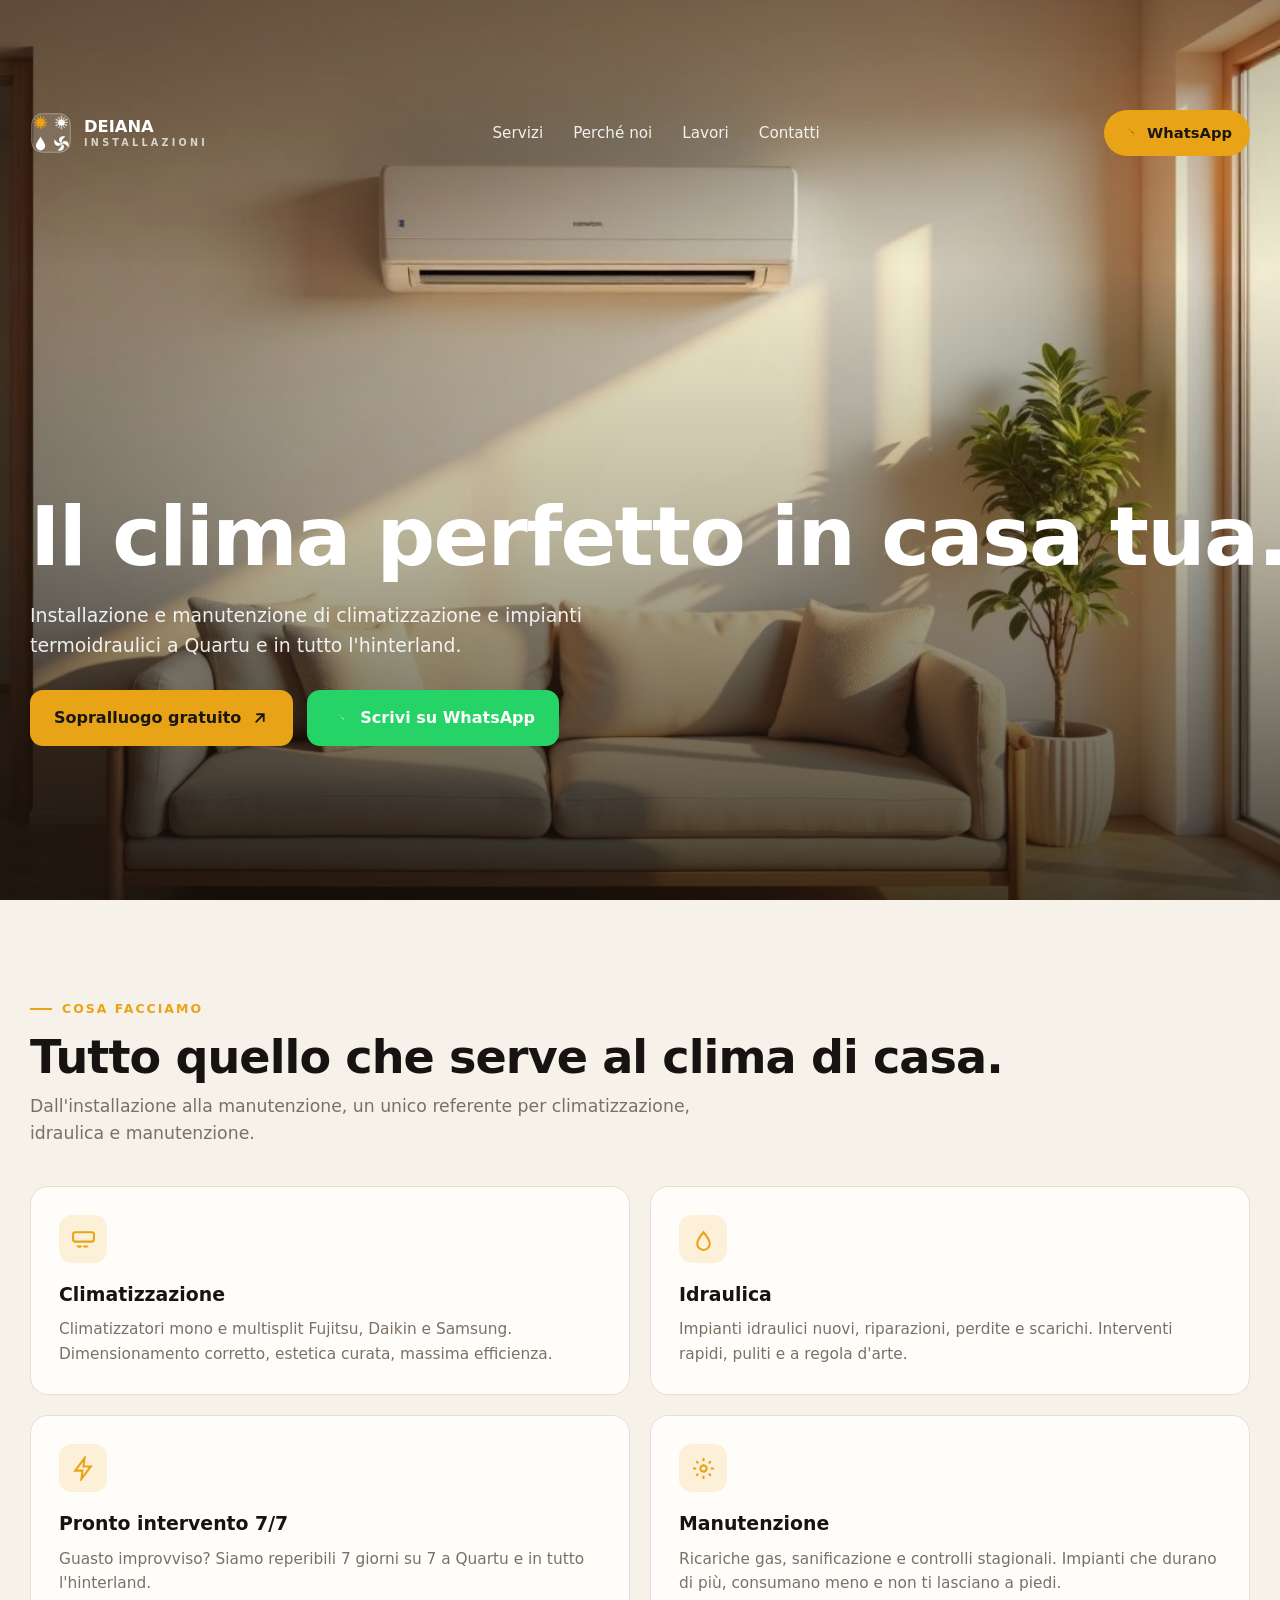
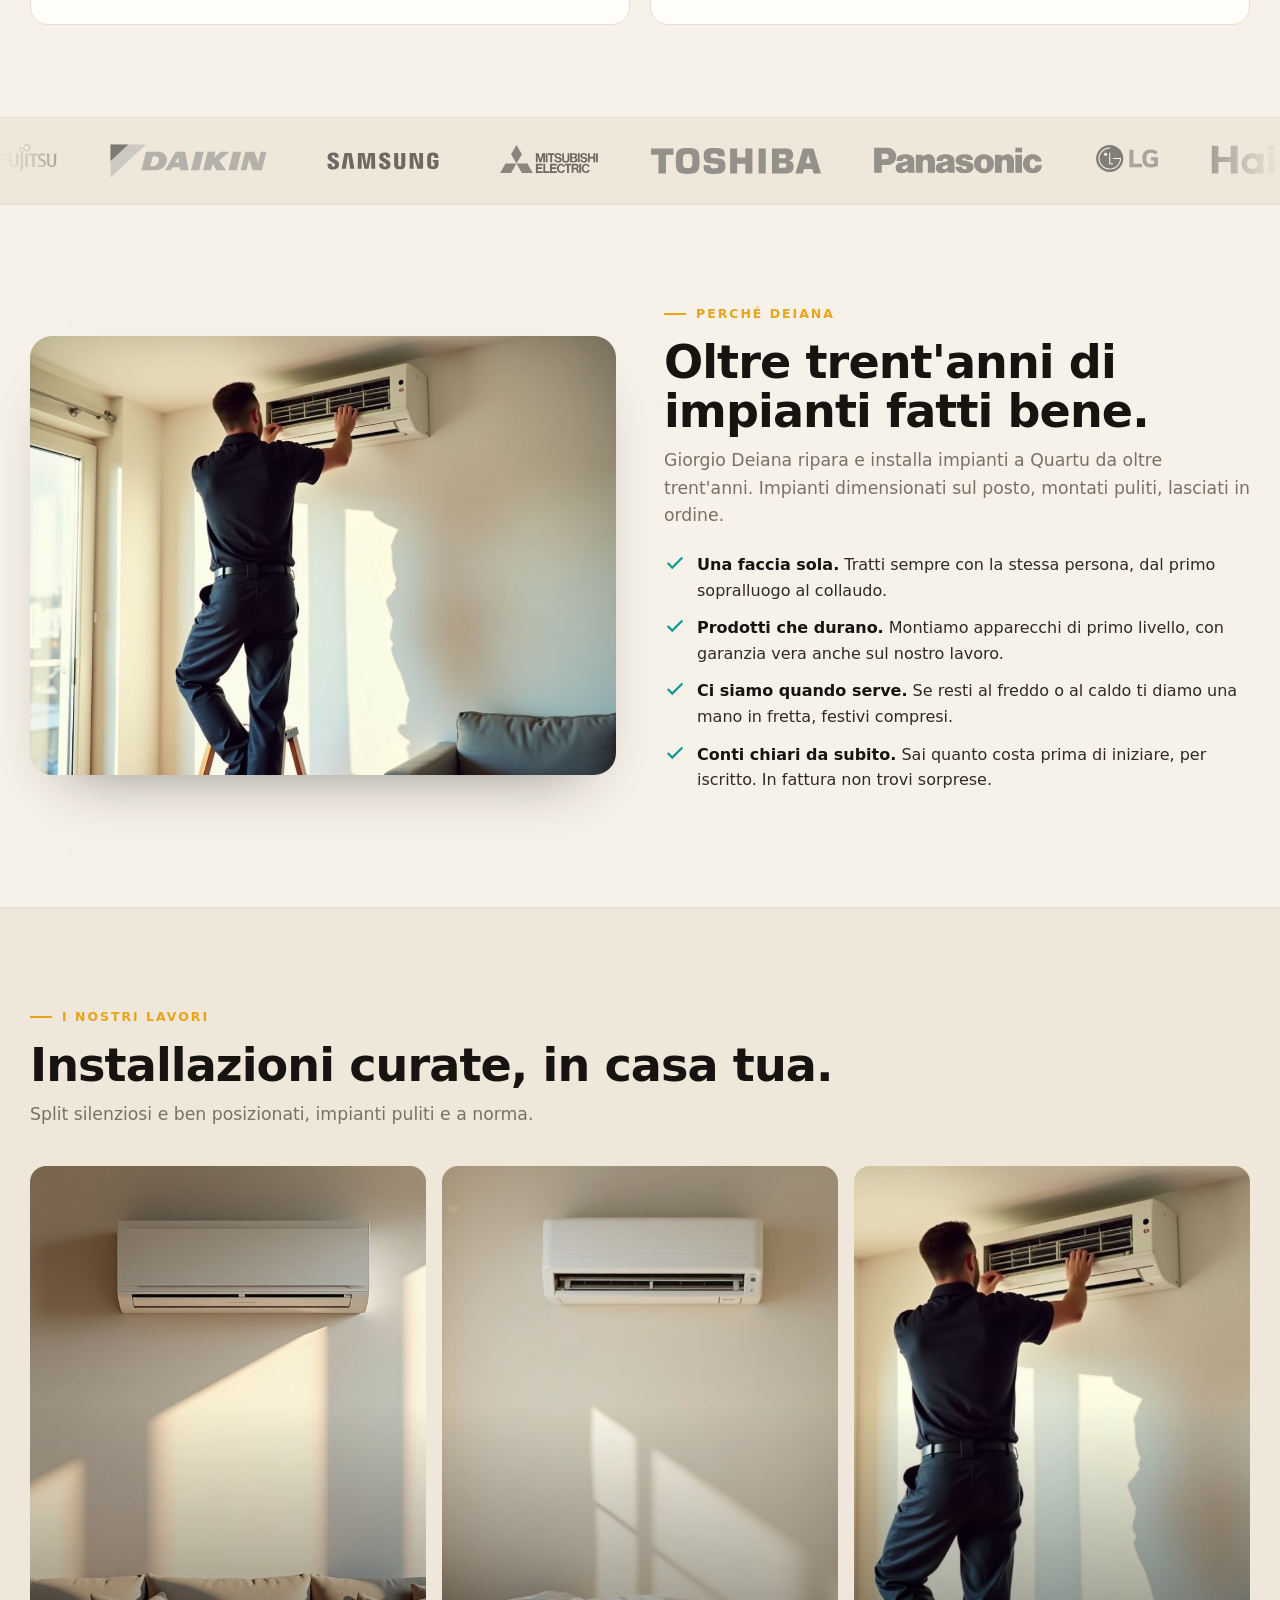
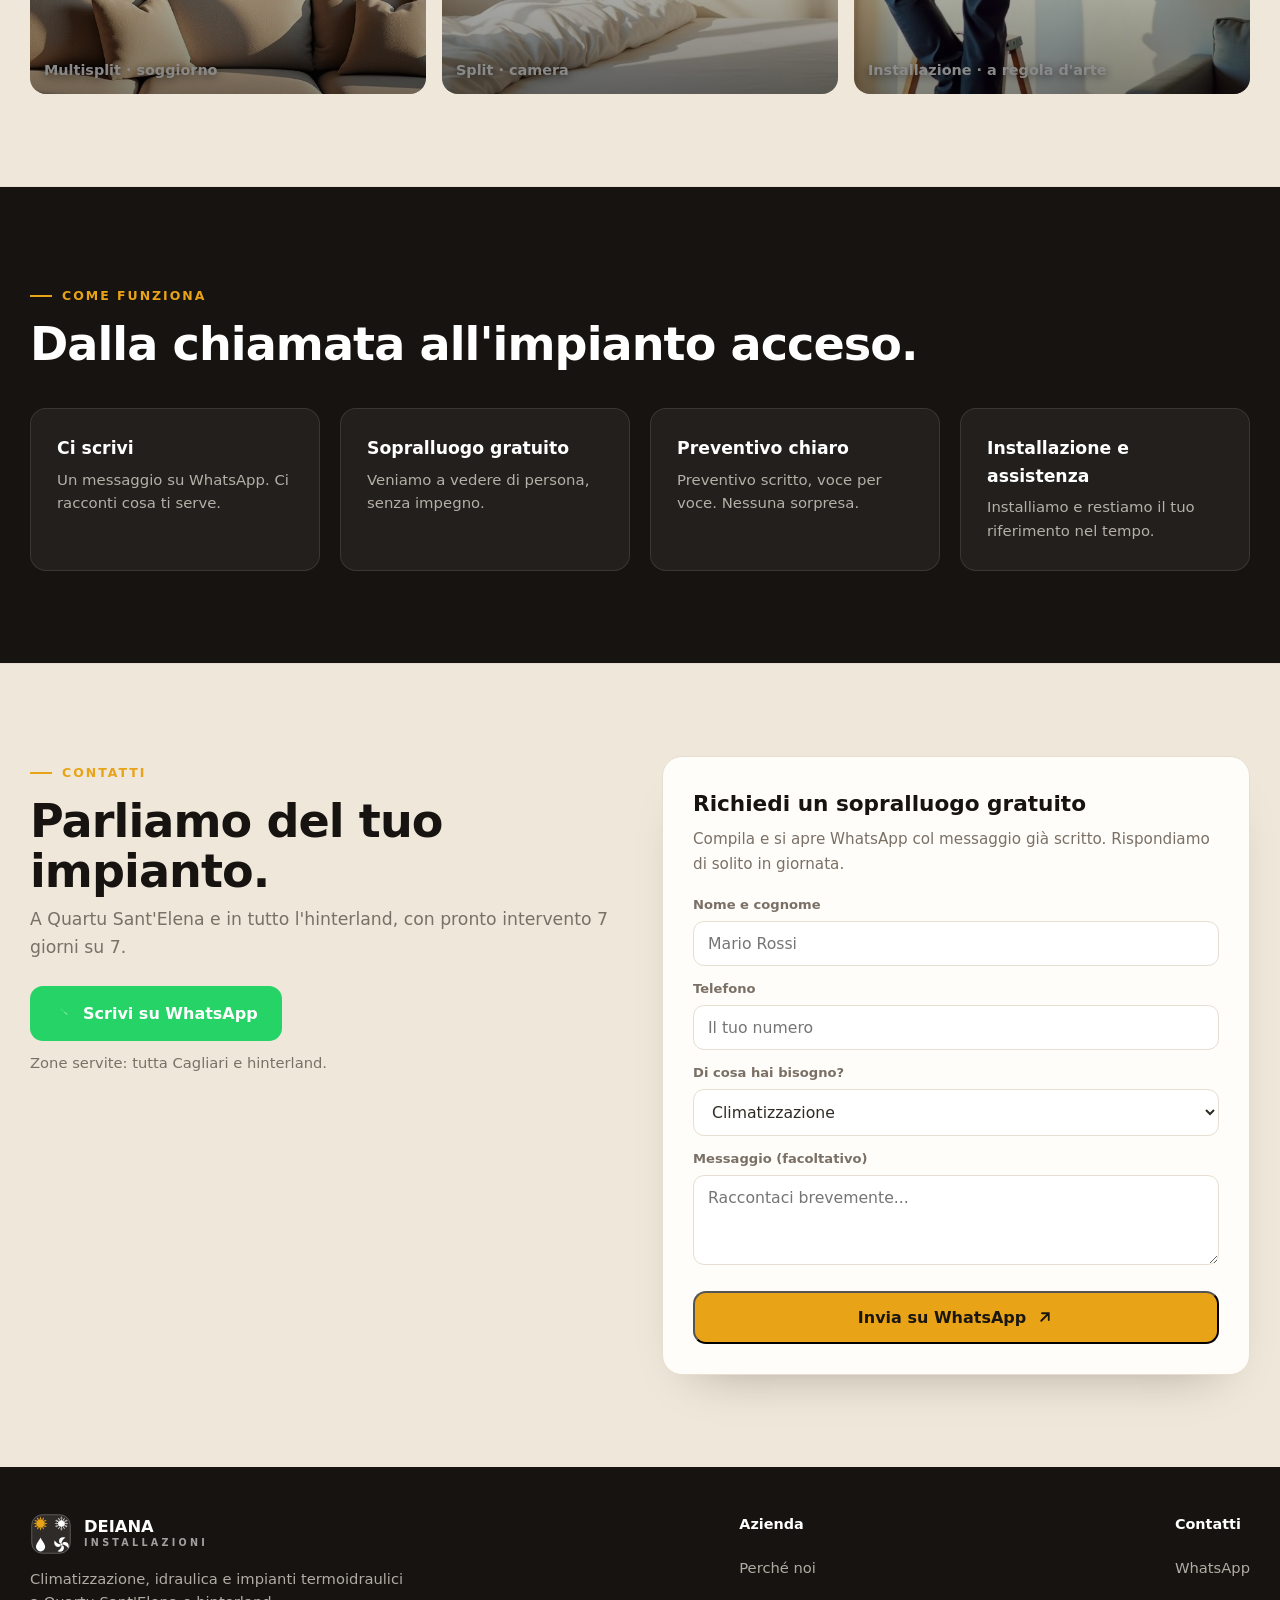
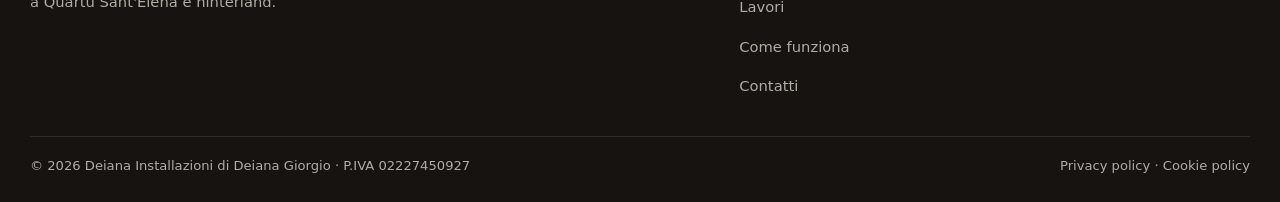
==== index.html @ d0428a54 "Add files via upload" ====
<!doctype html>
<html lang="it">
<head>
<meta charset="utf-8" />
<meta name="viewport" content="width=device-width, initial-scale=1, viewport-fit=cover" />
<meta name="theme-color" content="#F6F1E9" />
<title>Deiana Installazioni · Climatizzazione e termoidraulica a Quartu Sant'Elena</title>
<link rel="stylesheet" href="assets/fonts.css">
<meta name="description" content="Installazione e manutenzione di climatizzatori e impianti termoidraulici a Quartu Sant'Elena e a Cagliari. Pronto intervento 7 giorni su 7." />
<link rel="canonical" href="https://deianainstallazioni.com/" />
<meta name="robots" content="index, follow, max-image-preview:large, max-snippet:-1, max-video-preview:-1" />
<meta name="author" content="Deiana Installazioni di Deiana Giorgio" />
<link rel="icon" href="assets/favicon.ico" sizes="any" />
<link rel="icon" type="image/svg+xml" href="assets/favicon.svg" />
<link rel="apple-touch-icon" href="assets/apple-touch-icon.png" />
<link rel="manifest" href="site.webmanifest" />
<meta name="geo.region" content="IT-88" />
<meta name="geo.placename" content="Quartu Sant'Elena" />
<meta name="geo.position" content="39.241667;9.183611" />
<meta name="ICBM" content="39.241667, 9.183611" />
<meta property="og:type" content="website" />
<meta property="og:site_name" content="Deiana Installazioni" />
<meta property="og:locale" content="it_IT" />
<meta property="og:url" content="https://deianainstallazioni.com/" />
<meta property="og:title" content="Deiana Installazioni · Climatizzazione e termoidraulica a Quartu Sant'Elena" />
<meta property="og:description" content="Installazione e manutenzione di climatizzatori e impianti termoidraulici a Quartu Sant'Elena e a Cagliari. Pronto intervento 7 giorni su 7." />
<meta property="og:image" content="https://deianainstallazioni.com/assets/hero.jpg" />
<meta property="og:image:width" content="1344" />
<meta property="og:image:height" content="768" />
<meta property="og:image:alt" content="Tecnico Deiana Installazioni al lavoro su un impianto" />
<meta name="twitter:card" content="summary_large_image" />
<meta name="twitter:title" content="Deiana Installazioni · Climatizzazione e termoidraulica a Quartu Sant'Elena" />
<meta name="twitter:description" content="Installazione e manutenzione di climatizzatori e impianti termoidraulici a Quartu Sant'Elena e a Cagliari. Pronto intervento 7 giorni su 7." />
<meta name="twitter:image" content="https://deianainstallazioni.com/assets/hero.jpg" />
<script type="application/ld+json">
{
 "@context": "https://schema.org",
 "@graph": [
  {
   "@type": "WebSite",
   "@id": "https://deianainstallazioni.com/#website",
   "url": "https://deianainstallazioni.com/",
   "name": "Deiana Installazioni",
   "inLanguage": "it-IT",
   "description": "Installazione e manutenzione di climatizzatori e impianti termoidraulici a Quartu Sant'Elena e a Cagliari. Pronto intervento 7 giorni su 7.",
   "publisher": {
    "@id": "https://deianainstallazioni.com/#business"
   }
  },
  {
   "@type": [
    "HVACBusiness",
    "LocalBusiness"
   ],
   "@id": "https://deianainstallazioni.com/#business",
   "name": "Deiana Installazioni di Deiana Giorgio",
   "url": "https://deianainstallazioni.com/",
   "image": "https://deianainstallazioni.com/assets/hero.jpg",
   "description": "Installazione e manutenzione di climatizzatori e impianti termoidraulici a Quartu Sant'Elena e a Cagliari. Pronto intervento 7 giorni su 7.",
   "telephone": "+39 334 714 4585",
   "vatID": "IT02227450927",
   "priceRange": "$$",
   "founder": {
    "@type": "Person",
    "name": "Giorgio Deiana"
   },
   "address": {
    "@type": "PostalAddress",
    "addressLocality": "Quartu Sant'Elena",
    "addressRegion": "CA",
    "postalCode": "09045",
    "addressCountry": "IT"
   },
   "areaServed": [
    {
     "@type": "City",
     "name": "Quartu Sant'Elena"
    },
    {
     "@type": "City",
     "name": "Cagliari"
    },
    {
     "@type": "AdministrativeArea",
     "name": "Hinterland di Cagliari"
    }
   ],
   "openingHoursSpecification": [
    {
     "@type": "OpeningHoursSpecification",
     "dayOfWeek": [
      "Monday",
      "Tuesday",
      "Wednesday",
      "Thursday",
      "Friday",
      "Saturday",
      "Sunday"
     ],
     "opens": "00:00",
     "closes": "23:59",
     "description": "Pronto intervento 7 giorni su 7"
    }
   ],
   "hasOfferCatalog": {
    "@type": "OfferCatalog",
    "name": "Servizi",
    "itemListElement": [
     {
      "@type": "Offer",
      "itemOffered": {
       "@type": "Service",
       "name": "Climatizzazione",
       "description": "Climatizzatori mono e multisplit Fujitsu, Daikin e Samsung: dimensionamento, installazione, estetica curata."
      }
     },
     {
      "@type": "Offer",
      "itemOffered": {
       "@type": "Service",
       "name": "Idraulica",
       "description": "Impianti idraulici nuovi, riparazioni, perdite e scarichi."
      }
     },
     {
      "@type": "Offer",
      "itemOffered": {
       "@type": "Service",
       "name": "Manutenzione",
       "description": "Ricariche gas, sanificazione e controlli stagionali degli impianti."
      }
     },
     {
      "@type": "Offer",
      "itemOffered": {
       "@type": "Service",
       "name": "Pronto intervento",
       "description": "Reperibilità 7 giorni su 7 a Quartu Sant'Elena e hinterland."
      }
     }
    ]
   }
  }
 ]
}
</script>
<style>
  :root{
    --ink:#171310; --text:#2f2a23; --muted:#7a7066; --line:#e7ded1;
    --accent:#E8A317; --accent2:#0E9C8E; --cream:#F6F1E9; --card:#fffdf9;
    --font-d:"Sora",system-ui,Segoe UI,sans-serif; --font-b:"Inter",system-ui,Segoe UI,sans-serif;
    --content:min(100% - 44px, 1220px);
  }
  *{box-sizing:border-box;margin:0;padding:0}
  body{font-family:var(--font-b);color:var(--text);background:var(--cream);line-height:1.6}
  a{color:inherit;text-decoration:none}
  .wrap{width:var(--content);margin:0 auto}
  section{padding:92px 0}
  .kicker{display:inline-flex;align-items:center;gap:10px;color:var(--accent);font-family:var(--font-d);font-weight:700;font-size:.78rem;letter-spacing:.16em;text-transform:uppercase}
  .kicker::before{content:"";width:22px;height:2px;background:var(--accent)}
  h2{font-family:var(--font-d);font-weight:800;letter-spacing:-.02em;color:var(--ink);font-size:clamp(2rem,3.6vw,3rem);margin:14px 0 10px;line-height:1.08}
  .lead{color:var(--muted);font-size:1.08rem;max-width:42rem}
  .btn{display:inline-flex;align-items:center;gap:10px;font-family:var(--font-d);font-weight:700;padding:15px 24px;border-radius:13px;font-size:1rem}
  .btn-p{background:var(--accent);color:#1a1712}
  .btn-g{border:1.5px solid var(--line);color:var(--ink);background:var(--card)}
  .btn svg{width:18px;height:18px}

  /* HERO */
  .hero{position:relative;min-height:100svh;display:flex;flex-direction:column;background:url("assets/hero.jpg") center/cover no-repeat}
  .hero::after{content:"";position:absolute;inset:0;pointer-events:none;background:linear-gradient(to top, rgba(20,15,10,.8) 0%, rgba(20,15,10,.28) 42%, rgba(20,15,10,.05) 70%, rgba(20,15,10,.3) 100%)}
  .top{position:relative;z-index:3}
  .nav{display:flex;align-items:center;justify-content:space-between;height:82px;color:#fff}
  .brand{display:flex;align-items:center;gap:12px}
  .brand .logo{width:42px;height:42px}
  .brand .bt{font-family:var(--font-d);font-weight:800;line-height:1;font-size:1.02rem}
  .brand .bt small{display:block;color:rgba(255,255,255,.72);font-weight:600;font-size:.6rem;letter-spacing:.34em;margin-top:3px}
  .menu{display:flex;gap:30px;font-weight:500;font-size:.95rem;color:rgba(255,255,255,.9)}
  @media(hover:hover){.menu a:hover{color:#fff}}
  .actions{display:flex;align-items:center;gap:14px}
  .wa{display:inline-flex;align-items:center;gap:8px;background:var(--accent);color:#1a1712;font-family:var(--font-d);font-weight:800;padding:11px 18px;border-radius:999px;font-size:.92rem}
  .wa svg{width:17px;height:17px}
  .btn-wa{background:#25D366;color:#fff}
  @media(hover:hover){.btn-wa:hover{background:#1FB955}}
  .btn-wa svg{width:19px;height:19px}
  .cic-wa{color:#25D366}
  .walink{color:var(--accent2);font-weight:700;border-bottom:1px solid transparent}
  @media(hover:hover){.walink:hover{border-bottom-color:currentColor}}
  .hbody{position:relative;z-index:3;margin-top:auto;padding-bottom:62px}
  .trust{display:inline-flex;align-items:center;gap:10px;color:#fff;font-weight:600;font-size:.85rem;background:rgba(255,255,255,.12);border:1px solid rgba(255,255,255,.22);backdrop-filter:blur(4px);padding:8px 14px;border-radius:999px;margin-bottom:22px}
  .trust .st{color:var(--accent);letter-spacing:2px}
  .hero h1{color:#fff;font-family:var(--font-d);font-weight:800;letter-spacing:-.02em;line-height:1.05;white-space:nowrap;font-size:min(6.6vw, 82px)}
  .hero .sub{color:rgba(255,255,255,.9);font-size:1.18rem;max-width:40rem;margin:20px 0 30px}
  .hero .cta{display:flex;gap:14px;flex-wrap:wrap}
  .btn-glass{background:rgba(255,255,255,.1);border:1.5px solid rgba(255,255,255,.55);color:#fff;backdrop-filter:blur(4px)}
  .mini{display:flex;gap:26px;flex-wrap:wrap;margin-top:26px;color:rgba(255,255,255,.82);font-size:.92rem;font-weight:500}
  .mini span{display:inline-flex;align-items:center;gap:8px}.mini svg{width:16px;height:16px;color:var(--accent)}

  /* SERVIZI */
  .grid3{display:grid;grid-template-columns:repeat(2,1fr);gap:20px;margin-top:38px}
  .card{background:var(--card);border:1px solid var(--line);border-radius:18px;padding:28px;transition:transform .2s,box-shadow .2s}
  @media(hover:hover){.card:hover{transform:translateY(-4px);box-shadow:0 22px 40px -28px rgba(23,19,16,.35)}}
  .card:active{transform:scale(.99)}
  .card .cic{width:48px;height:48px;border-radius:13px;display:grid;place-items:center;background:rgba(232,163,23,.14);color:var(--accent);margin-bottom:16px}
  .card .cic svg{width:25px;height:25px}
  .card h3{font-family:var(--font-d);font-weight:700;font-size:1.18rem;color:var(--ink);margin-bottom:8px}
  .card p{color:var(--muted);font-size:.96rem}

  /* MARCHI (marquee) */
  .brands{border-top:1px solid var(--line);border-bottom:1px solid var(--line);background:#efe7d9;padding:26px 0}
  .marquee{overflow:hidden;-webkit-mask-image:linear-gradient(90deg,transparent,#000 7%,#000 93%,transparent);mask-image:linear-gradient(90deg,transparent,#000 7%,#000 93%,transparent)}
  .mtrack{display:flex;gap:52px;width:max-content;animation:scroll 42s linear infinite}
  .mtrack span{display:flex;gap:52px;align-items:center}
  .mtrack img{height:calc(34px * var(--h, 1));width:auto;max-width:170px;object-fit:contain;
  filter:grayscale(1);opacity:.55;transition:filter .25s ease,opacity .25s ease}
  @media(hover:hover){.mtrack img:hover{filter:none;opacity:1}}
  @media(prefers-reduced-motion:reduce){.mtrack{animation:none;flex-wrap:wrap;justify-content:center;width:auto;gap:38px}}
  @keyframes scroll{to{transform:translateX(-50%)}}

  /* CHI SIAMO feature */
  .feat{display:grid;grid-template-columns:1fr 1fr;gap:48px;align-items:center}
  .feat .ph{border-radius:22px;overflow:hidden;aspect-ratio:4/3;box-shadow:0 30px 60px -36px rgba(23,19,16,.5)}
  .feat .ph img{width:100%;height:100%;object-fit:cover;display:block}
  .checks{display:grid;gap:12px;margin:22px 0}
  .chk{display:flex;gap:11px;align-items:flex-start;color:var(--text)}
  .chk svg{width:22px;height:22px;color:var(--accent2);flex-shrink:0}
  .chk b{font-family:var(--font-d);font-weight:700;color:var(--ink)}
  .stats{display:flex;gap:34px;margin-top:8px;flex-wrap:wrap}
  .stat b{font-family:var(--font-d);font-weight:800;font-size:2.1rem;color:var(--accent);display:block;line-height:1}
  .stat span{color:var(--muted);font-size:.88rem}

  /* LAVORI */
  .gal{display:grid;grid-template-columns:repeat(3,1fr);gap:16px;margin-top:38px}
  .gal .g{position:relative;border-radius:16px;overflow:hidden;aspect-ratio:3/4}
  .gal .g.wide{grid-column:span 2;aspect-ratio:3/2}
  .gal .g img{width:100%;height:100%;object-fit:cover;display:block;transition:transform .4s}
  @media(hover:hover){.gal .g:hover img{transform:scale(1.05)}}
  .gal .g span{position:absolute;left:14px;bottom:12px;color:#fff;font-family:var(--font-d);font-weight:700;font-size:.9rem;text-shadow:0 2px 8px rgba(0,0,0,.6)}
  .gal .g::after{content:"";position:absolute;inset:0;background:linear-gradient(to top,rgba(0,0,0,.5),transparent 55%)}

  /* COME FUNZIONA */
  .come{background:var(--ink);color:#f3ede3}
  .come h2{color:#fff}.come .kicker{color:var(--accent)}
  .come .lead{color:rgba(243,237,227,.7)}
  .steps{display:grid;grid-template-columns:repeat(4,1fr);gap:20px;margin-top:38px}
  .step{background:rgba(255,255,255,.05);border:1px solid rgba(255,255,255,.1);border-radius:16px;padding:26px}
  .step .n{font-family:var(--font-d);font-weight:800;color:#1a1712;background:var(--accent);width:36px;height:36px;border-radius:10px;display:grid;place-items:center;margin-bottom:14px}
  .step h4{font-family:var(--font-d);font-weight:700;font-size:1.08rem;color:#fff;margin-bottom:6px}
  .step p{color:rgba(243,237,227,.7);font-size:.93rem}

  /* RECENSIONI */
  .revs{display:grid;grid-template-columns:repeat(3,1fr);gap:20px;margin-top:34px}
  .rev{background:var(--card);border:1px solid var(--line);border-radius:16px;padding:26px}
  .stars{color:var(--accent);letter-spacing:3px}
  .rev p{margin:12px 0;color:var(--text)}
  .rev .who{color:var(--muted);font-size:.88rem;font-weight:600}
  .grate{display:inline-flex;align-items:center;gap:10px;color:var(--muted);font-weight:600;margin-top:16px}
  .grate b{color:var(--ink);font-family:var(--font-d)}

  /* CONTATTI */
  .contact{display:grid;grid-template-columns:1fr 1fr;gap:44px}
  .cinfo li{display:flex;gap:12px;align-items:flex-start;margin:16px 0;color:var(--muted)}
  .cinfo li b{color:var(--ink);font-family:var(--font-d);font-weight:600}
  .cinfo .cic{width:40px;height:40px;border-radius:11px;background:rgba(232,163,23,.14);color:var(--accent);display:grid;place-items:center;flex-shrink:0}
  .cinfo .cic svg{width:19px;height:19px}
  .zones{color:var(--muted);font-size:.92rem;margin-top:10px}
  .form{background:var(--card);border:1px solid var(--line);border-radius:20px;padding:30px;box-shadow:0 24px 50px -34px rgba(23,19,16,.4)}
  .form h3{font-family:var(--font-d);font-weight:700;font-size:1.35rem;color:var(--ink);margin-bottom:6px}
  .form .s{color:var(--muted);font-size:.95rem;margin-bottom:18px}
  .form label{display:block;font-size:.82rem;color:var(--muted);margin:12px 0 6px;font-weight:600}
  .form input,.form select,.form textarea{width:100%;background:#fff;border:1px solid var(--line);border-radius:11px;padding:12px 14px;color:var(--text);font-family:var(--font-b);font-size:.98rem}
  .form textarea{min-height:90px;resize:vertical}
  .form .btn-p{width:100%;justify-content:center;margin-top:18px}
  .map{margin-top:16px;border:1px solid var(--line);border-radius:14px;overflow:hidden;height:220px}
  .map iframe{width:100%;height:100%;border:0}


  /* FOOTER */
  footer{background:var(--ink);color:rgba(243,237,227,.7);padding:46px 0 26px}
  .fgrid{display:flex;justify-content:space-between;gap:30px;flex-wrap:wrap}
  .fbrand{max-width:24rem;font-size:.92rem}
  .fbrand .brand .bt{color:#fff}
  .fcol h5{font-family:var(--font-d);font-weight:700;font-size:.9rem;color:#fff;margin-bottom:12px}
  .fcol a{display:block;font-size:.92rem;padding:8px 0}
  @media(hover:hover){.fcol a:hover{color:#fff}}
  .fbot{border-top:1px solid rgba(255,255,255,.1);margin-top:30px;padding-top:18px;font-size:.82rem;display:flex;justify-content:space-between;gap:16px;flex-wrap:wrap}

  /* ---------- TABLET ---------- */
  @media(max-width:1000px){
    .grid3,.steps{grid-template-columns:repeat(2,1fr)}
    .gal{grid-template-columns:repeat(2,1fr)} .gal .g.wide{grid-column:span 2;aspect-ratio:2/1}
    .feat,.contact{grid-template-columns:1fr;gap:34px}
    .feat .ph{order:-1}
    .menu{display:none}
    section{padding:76px 0}
  }

  /* ---------- MOBILE ---------- */
  @media(max-width:640px){
    :root{--content:min(100% - 34px, 1220px)}
    section{padding:58px 0}
    h2{font-size:clamp(1.75rem,7vw,2.3rem)}
    .lead{font-size:1rem}
    .grid3,.steps,.gal{grid-template-columns:1fr}
    .gal .g.wide{grid-column:span 1;aspect-ratio:3/2}
    .gal .g{aspect-ratio:4/3}
    .card{padding:22px}

    .nav{height:68px}
    .brand .logo{width:36px;height:36px}
    .brand .bt{font-size:.92rem}
    .wa{padding:12px 16px;font-size:.88rem}
    .hero h1{font-size:clamp(30px, 8.6vw, 41px);white-space:normal}
    body{overflow-x:clip}
    .hero .sub{font-size:1.04rem;margin:16px 0 26px}
    .hbody{padding-bottom:44px}
    .hero .cta{flex-direction:column;align-items:stretch;gap:11px}
    .hero .cta .btn{justify-content:center;width:100%}

    .brands{padding:20px 0}
    .mtrack,.mtrack span{gap:34px}
    .mtrack img{height:calc(27px * var(--h, 1));max-width:132px}

    .form{padding:22px;border-radius:16px}
    /* sotto i 16px iOS zooma da solo quando si entra nel campo */
    .form input,.form select,.form textarea{font-size:16px}
    .map{height:190px}
    .fgrid{gap:22px}

  }
</style>
</head>
<body><svg width="0" height="0" style="position:absolute" aria-hidden="true"><defs><g id="marchio"><g transform="translate(23.91 23.76) scale(0.1017)" fill="#E8A317" fill-rule="evenodd"><path d="M 911 509 C 916 511 936 513 943 514 C 1008 523 1074 521 1139 508 C 1149 520 1165 534 1176 545 C 1238 599 1312 638 1392 658 C 1410 753 1473 841 1539 908 C 1522 977 1524 1073 1539 1142 C 1474 1206 1412 1300 1387 1388 C 1299 1411 1220 1462 1154 1523 C 1150 1527 1143 1538 1138 1539 C 1063 1523 981 1520 907 1539 C 835 1462 766 1416 662 1392 C 659 1377 650 1354 644 1339 C 614 1262 568 1200 509 1142 C 522 1064 524 984 509 906 C 585 833 628 757 661 658 C 734 637 801 602 860 554 C 876 541 894 522 910 510 L 911 509 z"/><path d="M 1007 610 C 1236 600 1429 778 1438 1007 C 1448 1236 1269 1429 1040 1438 C 812 1447 619 1269 610 1040 C 600 812 778 619 1007 610 z"/><path d="M 1456 276 C 1456 280 1450 302 1449 307 L 1433 376 L 1391 547 C 1386 569 1381 593 1375 615 C 1334 603 1289 579 1254 556 C 1233 542 1214 529 1196 512 C 1236 471 1290 425 1332 386 C 1359 362 1386 337 1414 313 C 1427 301 1442 287 1456 276 z"/><path d="M 675 1434 C 748 1458 800 1486 856 1540 C 839 1556 812 1577 794 1593 C 760 1623 726 1653 692 1683 C 662 1710 625 1744 594 1770 L 675 1434 z"/><path d="M 1765 595 L 1767 595 L 1767 596 C 1764 602 1748 620 1742 626 C 1724 647 1705 668 1686 689 L 1594 792 C 1576 812 1558 834 1539 853 C 1523 836 1508 817 1495 797 C 1474 765 1444 711 1434 674 C 1448 669 1467 665 1482 662 C 1506 656 1529 650 1553 645 C 1624 628 1694 611 1765 595 z"/><path d="M 596 279 C 606 284 651 327 663 338 L 854 511 C 832 528 818 540 795 555 C 759 580 714 603 673 615 C 668 597 664 575 660 556 L 635 447 C 622 391 608 334 596 279 z"/><path d="M 1538 1198 C 1541 1200 1554 1214 1557 1217 C 1572 1233 1587 1250 1602 1266 C 1659 1329 1718 1392 1774 1455 C 1746 1449 1718 1442 1690 1436 L 1432 1373 C 1454 1314 1496 1245 1538 1198 z"/><path d="M 1369 1433 L 1370 1434 C 1374 1440 1450 1742 1456 1770 C 1425 1744 1394 1716 1364 1689 C 1344 1670 1321 1651 1301 1633 L 1195 1538 C 1249 1490 1302 1460 1369 1433 z"/><path d="M 509 1198 C 509 1198 509 1198 510 1198 C 549 1236 602 1326 614 1374 C 531 1392 449 1414 366 1433 C 337 1440 307 1448 278 1454 C 339 1384 403 1315 465 1246 C 479 1230 494 1213 509 1198 z"/><path d="M 280 595 C 302 599 325 606 346 611 L 459 638 C 509 650 567 661 616 675 C 602 713 577 758 556 792 C 541 814 525 834 508 853 C 447 781 382 712 320 641 C 307 626 292 611 280 595 z"/><path d="M 471 926 C 478 927 483 1016 483 1027 C 483 1058 479 1089 474 1120 L 242 1049 C 214 1040 186 1032 158 1024 C 171 1019 190 1014 203 1010 C 228 1002 254 995 279 987 C 322 973 366 959 409 946 C 429 940 451 932 471 926 z"/><path d="M 1576 926 C 1612 939 1657 952 1694 963 C 1759 984 1824 1004 1889 1023 C 1863 1032 1834 1041 1807 1049 C 1730 1072 1652 1096 1574 1119 C 1562 1054 1561 990 1576 926 z"/><path d="M 1023 160 C 1028 164 1111 447 1119 474 C 1089 480 1056 482 1026 483 C 993 483 960 480 928 473 C 946 418 963 358 980 302 L 1023 160 z"/><path d="M 1001 1564 C 1033 1561 1086 1568 1117 1574 L 1029 1874 L 1024 1891 C 1018 1873 1012 1851 1007 1833 L 981 1747 C 964 1691 944 1630 928 1573 C 953 1570 976 1566 1001 1564 z"/></g><g transform="translate(290.79 35.52) scale(0.0905)" fill="#FFFFFF" fill-rule="evenodd"><path d="M 1017 51 C 1018 51 1020 51 1022 51 C 1048 50 1045 73 1046 92 C 1046 99 1046 106 1046 113 C 1046 141 1046 170 1045 198 L 1097 158 C 1107 149 1117 141 1129 134 C 1148 121 1169 146 1155 162 C 1148 171 1132 181 1122 189 C 1097 208 1071 228 1046 248 C 1047 269 1046 291 1046 312 C 1074 289 1104 266 1133 245 C 1151 231 1174 257 1157 274 C 1145 285 1132 295 1120 305 C 1095 325 1071 344 1046 364 L 1046 425 C 1066 409 1085 394 1104 378 C 1114 371 1134 352 1147 352 C 1162 353 1169 374 1158 386 C 1146 398 1133 407 1120 418 C 1096 438 1072 457 1047 476 C 1046 496 1046 537 1047 556 C 1061 566 1090 582 1106 591 C 1141 610 1176 629 1210 648 C 1224 624 1238 600 1252 576 L 1234 486 C 1231 471 1228 456 1225 440 C 1222 417 1255 410 1263 432 C 1267 444 1269 457 1272 470 L 1283 525 C 1303 488 1326 451 1346 414 C 1339 408 1307 390 1306 382 C 1304 347 1350 384 1362 390 C 1371 377 1379 362 1389 347 C 1379 326 1376 306 1393 287 C 1403 277 1416 271 1430 271 C 1475 271 1497 323 1466 356 C 1454 369 1436 370 1420 370 C 1415 381 1403 400 1396 411 C 1409 420 1434 432 1440 445 C 1444 454 1430 464 1423 460 C 1409 453 1396 444 1382 436 C 1363 468 1339 508 1322 542 C 1340 537 1361 533 1379 529 C 1396 528 1428 510 1437 533 C 1447 562 1407 564 1388 568 C 1370 572 1352 576 1333 580 C 1323 582 1308 585 1299 588 L 1297 589 C 1282 616 1266 644 1251 672 C 1293 693 1334 717 1377 737 C 1397 747 1417 758 1438 766 C 1449 762 1461 754 1472 748 C 1473 744 1474 739 1475 735 C 1481 708 1488 681 1494 654 C 1498 639 1501 624 1506 609 C 1510 598 1527 596 1535 603 C 1539 607 1542 612 1542 618 C 1541 631 1537 644 1534 657 L 1518 725 L 1576 694 C 1582 665 1589 636 1596 606 C 1599 590 1602 572 1608 557 C 1614 537 1647 544 1643 566 C 1641 578 1639 589 1636 601 L 1622 666 C 1632 661 1670 640 1678 633 C 1690 593 1694 547 1707 506 C 1712 488 1746 492 1743 513 C 1741 526 1739 537 1736 549 C 1731 570 1726 591 1721 611 C 1748 596 1776 581 1803 565 C 1813 560 1836 547 1845 544 L 1846 544 C 1866 548 1875 566 1857 579 C 1845 588 1828 596 1814 604 L 1742 645 C 1771 658 1805 667 1835 683 C 1851 692 1854 701 1844 718 C 1839 721 1833 724 1826 721 C 1810 715 1795 707 1779 701 C 1765 695 1751 690 1737 684 C 1724 680 1710 675 1698 669 C 1679 680 1660 692 1640 702 C 1657 710 1674 714 1692 721 C 1705 726 1750 737 1755 750 C 1760 762 1750 773 1737 777 C 1723 774 1704 766 1690 761 C 1659 750 1628 739 1597 728 C 1577 739 1557 752 1536 762 C 1553 768 1571 774 1588 780 C 1603 785 1621 791 1635 798 C 1654 808 1644 826 1627 833 C 1595 824 1563 810 1531 800 C 1520 796 1509 793 1498 789 C 1482 797 1466 802 1465 823 C 1464 842 1465 862 1465 881 L 1465 1001 L 1560 1001 C 1574 984 1594 966 1610 950 C 1626 934 1642 918 1658 903 C 1664 897 1676 897 1682 903 C 1701 921 1676 938 1665 950 C 1648 968 1629 984 1613 1002 C 1647 999 1700 1001 1735 1001 C 1735 990 1732 956 1742 948 C 1750 942 1759 948 1765 955 C 1766 970 1765 986 1765 1001 L 1793 1001 C 1804 984 1812 976 1833 974 C 1887 968 1910 1041 1863 1068 C 1838 1082 1806 1072 1793 1047 L 1766 1046 C 1766 1055 1769 1093 1762 1097 C 1728 1119 1735 1064 1735 1047 C 1695 1047 1654 1047 1614 1046 C 1636 1070 1665 1091 1685 1118 C 1688 1121 1689 1124 1689 1128 C 1689 1134 1686 1139 1682 1142 C 1678 1146 1673 1147 1667 1147 C 1659 1146 1651 1137 1645 1131 C 1617 1102 1586 1076 1559 1046 C 1528 1047 1496 1047 1465 1047 L 1465 1157 C 1465 1179 1463 1212 1467 1233 C 1469 1244 1492 1254 1502 1259 C 1542 1247 1581 1227 1621 1217 C 1642 1214 1653 1244 1631 1252 C 1601 1264 1570 1276 1540 1285 C 1560 1296 1580 1307 1599 1318 C 1604 1317 1609 1315 1614 1313 C 1654 1299 1694 1282 1734 1269 C 1743 1272 1749 1275 1753 1284 C 1760 1300 1740 1307 1728 1311 C 1700 1322 1670 1332 1642 1344 C 1658 1353 1682 1368 1698 1378 C 1707 1374 1716 1370 1725 1367 C 1759 1354 1794 1339 1828 1328 C 1842 1324 1860 1353 1836 1364 C 1817 1373 1797 1380 1777 1387 C 1764 1391 1752 1398 1739 1401 C 1766 1417 1794 1430 1821 1446 C 1836 1454 1876 1469 1866 1491 C 1863 1496 1859 1499 1854 1501 C 1848 1503 1843 1501 1838 1499 C 1824 1491 1809 1483 1795 1475 C 1772 1462 1748 1450 1725 1438 C 1728 1454 1747 1538 1744 1547 C 1742 1554 1736 1558 1730 1562 C 1721 1561 1712 1561 1709 1551 C 1705 1542 1704 1532 1702 1522 C 1698 1503 1694 1483 1690 1463 C 1688 1450 1684 1422 1680 1411 C 1660 1402 1640 1390 1621 1378 C 1623 1386 1625 1400 1627 1408 C 1632 1432 1637 1456 1641 1481 C 1638 1489 1634 1494 1625 1497 C 1603 1504 1601 1478 1598 1464 C 1591 1428 1585 1391 1575 1356 C 1557 1345 1536 1334 1518 1323 C 1524 1344 1528 1367 1533 1389 C 1535 1400 1545 1433 1542 1442 C 1540 1447 1535 1451 1530 1453 C 1525 1455 1520 1454 1516 1452 C 1503 1445 1500 1417 1497 1404 L 1483 1340 C 1480 1329 1478 1314 1474 1304 L 1474 1302 C 1457 1294 1445 1279 1426 1287 C 1408 1296 1390 1306 1372 1316 C 1334 1338 1291 1356 1253 1380 C 1266 1405 1280 1429 1295 1453 C 1332 1460 1371 1475 1408 1483 C 1415 1484 1427 1487 1432 1493 C 1435 1498 1437 1503 1436 1509 C 1435 1514 1432 1519 1428 1522 C 1426 1524 1420 1526 1417 1526 C 1385 1522 1353 1506 1321 1502 C 1341 1538 1362 1576 1383 1612 C 1396 1605 1411 1594 1425 1590 C 1433 1586 1444 1597 1441 1605 C 1436 1618 1408 1631 1396 1638 C 1406 1653 1412 1664 1420 1680 C 1432 1677 1441 1678 1453 1683 C 1466 1689 1475 1700 1479 1714 C 1483 1727 1482 1741 1475 1753 C 1469 1765 1459 1773 1446 1777 C 1405 1789 1364 1747 1387 1705 C 1380 1691 1369 1671 1361 1658 C 1350 1663 1321 1684 1314 1682 C 1275 1666 1342 1636 1346 1634 C 1331 1601 1302 1556 1283 1522 C 1279 1551 1272 1583 1267 1612 C 1263 1632 1237 1638 1226 1614 C 1227 1603 1233 1573 1235 1560 C 1240 1530 1245 1500 1250 1469 C 1239 1448 1223 1423 1211 1401 C 1201 1405 1167 1424 1156 1431 C 1120 1451 1082 1470 1047 1491 C 1047 1513 1046 1548 1048 1569 C 1057 1579 1072 1590 1083 1598 L 1130 1637 C 1144 1648 1174 1666 1158 1687 C 1156 1691 1151 1693 1146 1694 C 1134 1695 1117 1678 1108 1670 C 1087 1654 1067 1637 1047 1620 C 1046 1641 1046 1663 1046 1684 C 1078 1706 1109 1737 1141 1760 C 1149 1766 1161 1775 1163 1786 C 1164 1794 1159 1801 1152 1805 C 1139 1812 1128 1802 1119 1794 C 1096 1774 1070 1756 1046 1736 C 1047 1756 1046 1779 1046 1799 C 1067 1815 1088 1833 1109 1849 C 1124 1860 1139 1872 1154 1885 C 1160 1892 1162 1903 1156 1910 C 1140 1932 1116 1906 1101 1894 L 1046 1850 L 1046 1929 C 1046 1938 1046 1948 1046 1957 C 1046 1976 1048 1991 1026 1994 C 1014 1994 1010 1990 1004 1980 C 1002 1942 1004 1888 1004 1848 C 997 1853 985 1863 978 1869 C 966 1878 954 1888 943 1897 C 934 1904 920 1918 909 1918 C 892 1917 885 1896 897 1885 C 907 1874 920 1865 931 1855 C 955 1836 979 1817 1004 1798 C 1004 1778 1004 1753 1003 1734 C 980 1755 953 1774 928 1795 C 922 1800 914 1807 905 1808 C 891 1809 880 1786 890 1776 C 924 1743 966 1714 1003 1683 C 1003 1661 1003 1640 1003 1619 C 985 1635 966 1650 947 1666 C 936 1675 925 1684 913 1693 C 893 1706 872 1679 885 1664 C 895 1653 911 1643 923 1633 C 949 1611 978 1591 1003 1568 L 1003 1492 C 981 1479 959 1468 937 1456 C 904 1436 869 1419 835 1400 C 823 1424 808 1449 794 1473 C 800 1499 806 1525 812 1552 C 814 1563 824 1600 825 1610 C 825 1614 824 1618 822 1621 C 814 1634 790 1633 786 1616 C 782 1603 780 1589 777 1575 C 773 1558 767 1541 764 1524 C 742 1558 724 1596 701 1632 C 712 1639 744 1656 744 1666 C 745 1706 694 1662 686 1657 C 680 1669 670 1686 663 1697 L 664 1699 C 695 1757 624 1805 581 1765 C 571 1756 565 1743 565 1729 C 565 1716 572 1698 581 1689 C 596 1676 610 1674 629 1675 C 634 1660 641 1650 649 1637 C 641 1631 609 1614 609 1606 C 606 1567 649 1601 664 1610 C 684 1578 706 1537 725 1504 C 697 1512 664 1520 635 1527 C 625 1529 618 1522 614 1512 C 611 1502 617 1494 627 1489 C 642 1484 658 1481 674 1477 C 700 1470 726 1463 752 1456 C 764 1434 785 1400 794 1379 C 738 1345 667 1314 610 1280 C 598 1287 586 1293 574 1300 C 562 1343 555 1390 544 1434 C 540 1452 514 1456 504 1431 C 506 1425 507 1419 508 1412 C 516 1383 521 1353 528 1324 C 509 1334 493 1346 471 1356 C 468 1366 465 1384 463 1395 L 450 1461 C 448 1471 446 1482 443 1491 C 438 1505 417 1508 409 1495 C 402 1484 408 1467 410 1455 C 415 1431 420 1406 426 1382 C 413 1391 381 1408 367 1415 C 364 1424 362 1439 360 1448 L 349 1508 C 347 1520 346 1532 342 1544 C 338 1559 315 1560 307 1548 C 302 1541 305 1532 306 1524 C 311 1496 316 1468 322 1439 C 314 1443 298 1453 289 1458 C 272 1467 255 1477 237 1486 C 222 1494 196 1513 185 1490 C 176 1472 197 1462 209 1456 C 242 1439 274 1420 307 1402 C 275 1391 242 1377 211 1364 C 204 1361 198 1349 201 1342 C 212 1317 237 1334 254 1340 C 286 1352 318 1366 350 1377 L 406 1346 C 386 1337 304 1310 296 1296 C 294 1292 292 1288 294 1283 C 295 1278 300 1274 304 1272 C 308 1270 313 1269 317 1270 C 327 1271 356 1284 366 1288 C 394 1299 420 1310 448 1320 C 467 1311 487 1298 506 1288 C 482 1278 456 1268 431 1258 C 422 1255 414 1252 406 1247 C 406 1246 405 1246 405 1245 C 399 1234 402 1222 413 1217 C 423 1213 435 1218 444 1222 C 478 1236 513 1246 545 1260 L 583 1240 C 584 1176 583 1109 583 1046 C 559 1046 534 1046 509 1046 C 502 1046 495 1046 488 1046 L 483 1051 C 460 1075 437 1098 414 1121 C 407 1128 397 1139 390 1145 C 376 1155 357 1145 358 1127 C 359 1118 366 1112 372 1106 C 393 1086 413 1065 434 1045 L 313 1046 C 312 1059 320 1102 298 1101 C 276 1099 285 1066 284 1048 L 283 1046 C 274 1046 264 1046 255 1046 C 250 1054 245 1061 237 1066 C 198 1092 149 1056 160 1012 C 163 999 172 988 183 982 C 209 966 239 975 254 1002 L 284 1002 C 284 993 281 955 288 951 C 320 930 312 986 312 1002 C 353 1001 393 1001 434 1002 C 421 984 360 936 358 920 C 358 916 359 911 362 907 C 366 903 372 900 378 899 C 381 899 385 900 388 902 C 400 910 410 923 420 932 C 443 956 466 980 490 1001 C 518 1000 555 1001 583 1001 C 583 938 585 871 583 808 C 572 802 561 795 549 789 C 511 804 467 820 427 831 C 408 836 394 807 414 796 C 424 791 435 788 446 784 C 466 777 486 770 506 764 C 487 752 466 742 446 730 C 424 739 402 746 378 754 C 362 760 326 777 309 777 C 300 776 291 761 296 750 C 303 737 322 734 335 729 C 357 720 380 713 402 704 C 388 696 358 681 346 672 L 273 701 C 258 706 243 713 228 718 C 214 722 198 708 204 694 C 210 680 229 676 242 670 C 262 662 284 655 304 647 C 296 642 283 634 275 630 L 219 597 C 209 591 200 586 190 579 C 172 566 188 538 207 544 C 217 548 234 559 244 565 L 326 612 C 317 580 310 545 302 513 C 301 511 302 507 303 505 C 305 500 308 496 313 494 C 318 492 326 493 331 495 C 342 500 344 524 347 535 L 361 590 C 364 603 368 622 372 634 L 373 636 C 388 647 409 657 425 668 C 421 651 416 630 412 612 C 408 595 390 556 414 548 C 422 544 436 548 439 557 C 450 601 462 647 472 692 C 483 700 520 722 532 728 C 524 704 518 680 512 656 C 510 647 504 625 503 617 C 503 614 504 612 505 609 C 511 595 534 592 540 608 C 556 653 562 703 577 747 L 578 749 C 588 756 602 764 612 770 C 633 757 654 747 675 735 C 715 713 757 693 796 669 C 784 643 766 619 754 594 C 725 586 694 579 665 570 C 650 566 635 563 621 556 C 613 552 611 540 614 533 C 616 528 619 524 624 522 C 635 517 662 528 674 531 C 692 536 710 540 727 546 C 709 512 684 473 664 438 C 654 446 619 472 608 459 C 592 439 636 419 648 412 C 641 398 631 384 624 370 C 599 373 576 362 567 337 C 562 323 563 308 570 295 C 576 282 587 273 600 269 C 614 265 628 266 640 273 C 669 288 676 319 661 347 C 670 362 678 374 686 390 C 698 383 720 369 732 365 C 777 378 716 408 702 416 L 763 522 C 765 506 781 435 787 423 L 788 422 C 803 412 821 418 819 438 C 817 459 812 480 808 502 L 794 576 C 809 598 823 624 836 647 C 867 634 909 607 940 591 C 951 585 996 560 1003 554 C 1003 528 1003 502 1002 477 C 996 470 985 462 978 456 L 927 416 C 916 408 905 399 896 390 C 888 382 889 377 889 368 C 890 365 892 363 893 361 C 908 342 935 370 948 381 C 966 396 985 410 1003 424 L 1003 362 C 968 333 927 307 894 275 C 879 261 897 234 914 244 C 923 249 936 259 944 266 C 964 281 984 296 1003 312 L 1003 250 C 980 229 952 210 928 190 C 917 182 907 175 897 166 C 879 148 900 122 920 135 C 930 141 938 148 947 155 C 966 169 985 184 1003 199 L 1003 116 C 1003 100 1003 80 1005 64 C 1006 58 1012 54 1017 51 z"/></g><g transform="translate(32.81 288.37) scale(0.0934)" fill="#FFFFFF" fill-rule="evenodd"><path d="M 1021 125 C 1024 127 1059 196 1065 206 C 1088 248 1113 290 1138 331 C 1192 418 1247 504 1302 589 C 1414 763 1534 950 1592 1149 C 1606 1196 1619 1258 1619 1308 C 1619 1467 1561 1629 1449 1743 C 1338 1857 1186 1922 1027 1923 C 922 1924 828 1900 736 1850 C 594 1773 501 1646 455 1493 C 424 1392 420 1285 443 1182 C 471 1055 545 914 611 801 C 658 720 707 641 759 563 C 800 500 840 437 880 374 C 884 367 888 360 892 354 C 929 292 966 230 1000 166 C 1007 152 1013 138 1021 125 z"/><path d="M 1299 1744 L 1299 1744 C 1298 1747 1290 1753 1287 1755 L 1286 1754 C 1287 1750 1295 1746 1299 1744 z"/></g><g transform="translate(280.44 279.76) scale(0.1011)" fill="#FFFFFF" fill-rule="evenodd"><path d="M 1446 726 C 1448 725 1450 725 1453 725 C 1571 724 1671 768 1755 850 C 1784 878 1809 910 1828 946 C 1834 957 1839 968 1844 980 C 1906 1129 1915 1303 1867 1457 C 1864 1466 1858 1483 1853 1489 C 1849 1493 1844 1494 1838 1494 C 1833 1494 1828 1490 1825 1486 C 1814 1470 1805 1452 1794 1435 C 1772 1400 1747 1366 1719 1334 C 1693 1304 1664 1272 1634 1246 C 1518 1144 1354 1049 1199 1029 C 1199 970 1170 913 1121 880 C 1116 876 1110 873 1104 869 C 1117 857 1127 847 1141 836 C 1208 780 1296 746 1381 731 C 1401 727 1426 726 1446 726 z"/><path d="M 1178 1108 C 1192 1119 1214 1145 1224 1160 C 1299 1263 1334 1400 1315 1526 C 1298 1640 1241 1736 1148 1805 C 1027 1894 850 1916 704 1893 C 680 1889 572 1865 556 1848 C 553 1844 552 1839 552 1834 C 552 1829 555 1826 559 1823 C 575 1811 596 1802 613 1791 C 653 1766 693 1739 728 1708 C 863 1593 1011 1380 1025 1199 C 1092 1198 1144 1164 1178 1108 z"/><path d="M 202 556 C 211 556 219 557 224 566 C 240 595 255 625 275 652 C 400 828 630 996 847 1014 C 847 1030 849 1046 852 1062 C 865 1114 895 1151 941 1178 C 904 1218 877 1238 829 1264 C 717 1323 585 1339 463 1302 C 358 1269 269 1196 217 1098 C 137 945 134 745 185 583 C 188 571 191 562 202 556 z"/><path d="M 1212 147 C 1224 147 1235 147 1246 147 C 1317 149 1388 162 1454 186 C 1467 191 1495 198 1494 216 C 1493 220 1489 226 1485 228 C 1469 238 1451 246 1435 257 C 1402 278 1369 301 1338 325 C 1189 442 1046 658 1024 849 C 995 849 972 855 947 868 C 910 888 897 901 872 935 C 867 929 858 922 853 916 C 843 907 834 897 826 886 C 766 810 734 703 728 607 C 722 489 769 379 846 292 C 938 189 1078 154 1212 147 z"/><path d="M 1009 882 C 1088 874 1158 932 1166 1010 C 1174 1089 1116 1159 1038 1167 C 959 1175 889 1117 881 1038 C 873 960 931 890 1009 882 z"/></g></g></defs></svg>

<!-- HERO -->
<section class="hero" id="top">
  <div class="top"><div class="wrap nav">
    <a class="brand" href="#top" aria-label="Deiana Installazioni, torna in cima"><svg class="logo" viewBox="0 0 512 512" fill="none"><rect x="21" y="21" width="470" height="470" rx="128" fill="rgba(255,255,255,.12)" stroke="rgba(255,255,255,.4)" stroke-width="10.7"/><use href="#marchio"/></svg><div class="bt">DEIANA<br><small>INSTALLAZIONI</small></div></a>
    <nav class="menu"><a href="#servizi">Servizi</a><a href="#perche">Perché noi</a><a href="#lavori">Lavori</a><a href="#contatti">Contatti</a></nav>
    <div class="actions">
      <a class="wa" href="https://wa.me/393347144585?text=Salve%2C%20vi%20scrivo%20dal%20sito.%20Avrei%20bisogno%20di%20" target="_blank" rel="noopener" aria-label="Scrivi su WhatsApp"><svg viewBox="0 0 24 24" fill="currentColor" aria-hidden="true"><path d="M18 14c-.3-.15-2-.87-2-.97-.27-.1-.47-.15-.67-.2-.78-.94 1-.17-.35-.64-.3-.15-1-.47-2-2-.89-.79-2-2-2-2-.17-.3-.02-.46-.6-.14-.36-.52-.18-.3-.5-.2-.37-.03-.52-.07-.15-.67-2-.91-2-.25-.58-.49-.5-.67-.51h-.57c-.2 0-.52-.8-.27-1 1-1 2s1 3 1 3c.15 2 3 5 4.7 1.49 2.63.23 1.2 2.13-.09 2-.72 2-1.25-.7-1.18-1-.08-.12-.28-.2-.57-.34M12 22h-.01a10 10 0 0 1-5-1l-.36-.21-4.98 1-4-.24-.37a10 10 0 0 1-2-5c0-6 4-10 10-10 3 0 5 1 7 3a10 10 0 0 1 3 7c0 6-4 10-10 10m8-18A12 12 0 0 0 12 0C6 0 .16 5.16 12c0 2.55 4 2 6L.06 24l6-2a12 12 0 0 0 6 1c6 0 12-5 12-12 0-3-1-6-4-8"/></svg>WhatsApp</a>
    </div>
  </div></div>
  <div class="hbody"><div class="wrap">
    <h1>Il clima perfetto in casa tua.</h1>
    <p class="sub">Installazione e manutenzione di climatizzazione e impianti termoidraulici a Quartu e in tutto l'hinterland.</p>
    <div class="cta">
      <a class="btn btn-p" href="#contatti">Sopralluogo gratuito <svg viewBox="0 0 24 24" fill="none" stroke="currentColor" stroke-width="2.4" stroke-linecap="round"><path d="M7 17 17 7M8 7h9v9"/></svg></a>
      <a class="btn btn-wa" href="https://wa.me/393347144585?text=Salve%2C%20vi%20scrivo%20dal%20sito.%20Avrei%20bisogno%20di%20" target="_blank" rel="noopener"><svg viewBox="0 0 24 24" fill="currentColor" aria-hidden="true"><path d="M18 14c-.3-.15-2-.87-2-.97-.27-.1-.47-.15-.67-.2-.78-.94 1-.17-.35-.64-.3-.15-1-.47-2-2-.89-.79-2-2-2-2-.17-.3-.02-.46-.6-.14-.36-.52-.18-.3-.5-.2-.37-.03-.52-.07-.15-.67-2-.91-2-.25-.58-.49-.5-.67-.51h-.57c-.2 0-.52-.8-.27-1 1-1 2s1 3 1 3c.15 2 3 5 4.7 1.49 2.63.23 1.2 2.13-.09 2-.72 2-1.25-.7-1.18-1-.08-.12-.28-.2-.57-.34M12 22h-.01a10 10 0 0 1-5-1l-.36-.21-4.98 1-4-.24-.37a10 10 0 0 1-2-5c0-6 4-10 10-10 3 0 5 1 7 3a10 10 0 0 1 3 7c0 6-4 10-10 10m8-18A12 12 0 0 0 12 0C6 0 .16 5.16 12c0 2.55 4 2 6L.06 24l6-2a12 12 0 0 0 6 1c6 0 12-5 12-12 0-3-1-6-4-8"/></svg>Scrivi su WhatsApp</a>
    </div>
  </div></div>
</section>

<!-- SERVIZI -->
<section id="servizi"><div class="wrap">
  <span class="kicker">Cosa facciamo</span>
  <h2>Tutto quello che serve al clima di casa.</h2>
  <p class="lead">Dall'installazione alla manutenzione, un unico referente per climatizzazione, idraulica e manutenzione.</p>
  <div class="grid3">
    <div class="card"><div class="cic"><svg viewBox="0 0 24 24" fill="none" stroke="currentColor" stroke-width="2"><rect x="2" y="5" width="20" height="9" rx="2"/><path d="M6 18q2 2 4 0M12 18q2 2 4 0"/></svg></div><h3>Climatizzazione</h3><p>Climatizzatori mono e multisplit Fujitsu, Daikin e Samsung. Dimensionamento corretto, estetica curata, massima efficienza.</p></div>
    <div class="card"><div class="cic"><svg viewBox="0 0 24 24" fill="none" stroke="currentColor" stroke-width="2"><path d="M12 22a6 6 0 0 0 6-6c0-4-6-11-6-11S6 12 6 16a6 6 0 0 0 6 6z"/></svg></div><h3>Idraulica</h3><p>Impianti idraulici nuovi, riparazioni, perdite e scarichi. Interventi rapidi, puliti e a regola d'arte.</p></div>
    <div class="card"><div class="cic"><svg viewBox="0 0 24 24" fill="none" stroke="currentColor" stroke-width="2"><path d="M13 2 4 14h7l-1 8 9-12h-7z"/></svg></div><h3>Pronto intervento 7/7</h3><p>Guasto improvviso? Siamo reperibili 7 giorni su 7 a Quartu e in tutto l'hinterland.</p></div>
    <div class="card"><div class="cic"><svg viewBox="0 0 24 24" fill="none" stroke="currentColor" stroke-width="2"><circle cx="12" cy="12" r="3"/><path d="M12 2v3M12 19v3M2 12h3M19 12h3M5 5l2 2M17 17l2 2M19 5l-2 2M7 17l-2 2"/></svg></div><h3>Manutenzione</h3><p>Ricariche gas, sanificazione e controlli stagionali. Impianti che durano di più, consumano meno e non ti lasciano a piedi.</p></div>
  </div>
</div></section>

<!-- MARCHI -->
<div class="brands">
  <div class="marquee"><div class="mtrack" aria-label="Marchi trattati">
    <img src="assets/marchi/fujitsu.svg" alt="Fujitsu" loading="lazy" decoding="async" style="--h:.82"><img src="assets/marchi/daikin.svg" alt="Daikin" loading="lazy" decoding="async"><img src="assets/marchi/samsung.svg" alt="Samsung" loading="lazy" decoding="async"><img src="assets/marchi/mitsubishi-electric.svg" alt="Mitsubishi Electric" loading="lazy" decoding="async" style="--h:.9"><img src="assets/marchi/toshiba.svg" alt="Toshiba" loading="lazy" decoding="async"><img src="assets/marchi/panasonic.svg" alt="Panasonic" loading="lazy" decoding="async"><img src="assets/marchi/lg.svg" alt="LG" loading="lazy" decoding="async" style="--h:.86"><img src="assets/marchi/haier.svg" alt="Haier" loading="lazy" decoding="async" style="--h:.92"><img src="assets/marchi/hisense.svg" alt="Hisense" loading="lazy" decoding="async"><img src="assets/marchi/gree.svg" alt="Gree" loading="lazy" decoding="async"><img src="assets/marchi/vaillant.svg" alt="Vaillant" loading="lazy" decoding="async" style="--h:.9"><img src="assets/marchi/ariston.svg" alt="Ariston" loading="lazy" decoding="async" style="--h:.95">
    <span aria-hidden="true"><img src="assets/marchi/fujitsu.svg" alt="Fujitsu" loading="lazy" decoding="async" style="--h:.82"><img src="assets/marchi/daikin.svg" alt="Daikin" loading="lazy" decoding="async"><img src="assets/marchi/samsung.svg" alt="Samsung" loading="lazy" decoding="async"><img src="assets/marchi/mitsubishi-electric.svg" alt="Mitsubishi Electric" loading="lazy" decoding="async" style="--h:.9"><img src="assets/marchi/toshiba.svg" alt="Toshiba" loading="lazy" decoding="async"><img src="assets/marchi/panasonic.svg" alt="Panasonic" loading="lazy" decoding="async"><img src="assets/marchi/lg.svg" alt="LG" loading="lazy" decoding="async" style="--h:.86"><img src="assets/marchi/haier.svg" alt="Haier" loading="lazy" decoding="async" style="--h:.92"><img src="assets/marchi/hisense.svg" alt="Hisense" loading="lazy" decoding="async"><img src="assets/marchi/gree.svg" alt="Gree" loading="lazy" decoding="async"><img src="assets/marchi/vaillant.svg" alt="Vaillant" loading="lazy" decoding="async" style="--h:.9"><img src="assets/marchi/ariston.svg" alt="Ariston" loading="lazy" decoding="async" style="--h:.95"></span>
  </div></div>
</div>

<!-- CHI SIAMO / PERCHE -->
<section id="perche"><div class="wrap feat">
  <div class="ph"><img src="assets/tecnico.jpg" alt="Tecnico Deiana installa un climatizzatore"></div>
  <div>
    <span class="kicker">Perché Deiana</span>
    <h2>Oltre trent'anni di impianti fatti bene.</h2>
    <p class="lead">Giorgio Deiana ripara e installa impianti a Quartu da oltre trent'anni. Impianti dimensionati sul posto, montati puliti, lasciati in ordine.</p>
    <div class="checks">
      <div class="chk"><svg viewBox="0 0 24 24" fill="none" stroke="currentColor" stroke-width="2.4"><path d="M20 6 9 17l-5-5"/></svg><div><b>Una faccia sola.</b> Tratti sempre con la stessa persona, dal primo sopralluogo al collaudo.</div></div>
      <div class="chk"><svg viewBox="0 0 24 24" fill="none" stroke="currentColor" stroke-width="2.4"><path d="M20 6 9 17l-5-5"/></svg><div><b>Prodotti che durano.</b> Montiamo apparecchi di primo livello, con garanzia vera anche sul nostro lavoro.</div></div>
      <div class="chk"><svg viewBox="0 0 24 24" fill="none" stroke="currentColor" stroke-width="2.4"><path d="M20 6 9 17l-5-5"/></svg><div><b>Ci siamo quando serve.</b> Se resti al freddo o al caldo ti diamo una mano in fretta, festivi compresi.</div></div>
      <div class="chk"><svg viewBox="0 0 24 24" fill="none" stroke="currentColor" stroke-width="2.4"><path d="M20 6 9 17l-5-5"/></svg><div><b>Conti chiari da subito.</b> Sai quanto costa prima di iniziare, per iscritto. In fattura non trovi sorprese.</div></div>
    </div>
  </div>
</div></section>

<!-- LAVORI -->
<section id="lavori" style="background:#efe7d9;border-block:1px solid var(--line)"><div class="wrap">
  <span class="kicker">I nostri lavori</span>
  <h2>Installazioni curate, in casa tua.</h2>
  <p class="lead">Split silenziosi e ben posizionati, impianti puliti e a norma.</p>
  <div class="gal">
    <div class="g"><img src="assets/lavoro1.jpg" alt="Climatizzatore in soggiorno"><span>Multisplit · soggiorno</span></div>
    <div class="g"><img src="assets/lavoro2.jpg" alt="Climatizzatore in camera"><span>Split · camera</span></div>
    <div class="g"><img src="assets/tecnico.jpg" alt="Installazione in corso"><span>Installazione · a regola d'arte</span></div>
  </div>
</div></section>

<!-- COME FUNZIONA -->
<section class="come" id="come"><div class="wrap">
  <span class="kicker">Come funziona</span>
  <h2>Dalla chiamata all'impianto acceso.</h2>
  <div class="steps">
    <div class="step"><h4>Ci scrivi</h4><p>Un messaggio su WhatsApp. Ci racconti cosa ti serve.</p></div>
    <div class="step"><h4>Sopralluogo gratuito</h4><p>Veniamo a vedere di persona, senza impegno.</p></div>
    <div class="step"><h4>Preventivo chiaro</h4><p>Preventivo scritto, voce per voce. Nessuna sorpresa.</p></div>
    <div class="step"><h4>Installazione e assistenza</h4><p>Installiamo e restiamo il tuo riferimento nel tempo.</p></div>
  </div>
</div></section>

<!-- CONTATTI -->
<section id="contatti" style="background:#efe7d9;border-top:1px solid var(--line)"><div class="wrap contact">
  <div>
    <span class="kicker">Contatti</span>
    <h2>Parliamo del tuo impianto.</h2>
    <p class="lead">A Quartu Sant'Elena e in tutto l'hinterland, con pronto intervento 7 giorni su 7.</p>
    <a class="btn btn-wa" style="margin-top:24px" href="https://wa.me/393347144585?text=Salve%2C%20vi%20scrivo%20dal%20sito.%20Avrei%20bisogno%20di%20" target="_blank" rel="noopener"><svg viewBox="0 0 24 24" fill="currentColor" aria-hidden="true"><path d="M18 14c-.3-.15-2-.87-2-.97-.27-.1-.47-.15-.67-.2-.78-.94 1-.17-.35-.64-.3-.15-1-.47-2-2-.89-.79-2-2-2-2-.17-.3-.02-.46-.6-.14-.36-.52-.18-.3-.5-.2-.37-.03-.52-.07-.15-.67-2-.91-2-.25-.58-.49-.5-.67-.51h-.57c-.2 0-.52-.8-.27-1 1-1 2s1 3 1 3c.15 2 3 5 4.7 1.49 2.63.23 1.2 2.13-.09 2-.72 2-1.25-.7-1.18-1-.08-.12-.28-.2-.57-.34M12 22h-.01a10 10 0 0 1-5-1l-.36-.21-4.98 1-4-.24-.37a10 10 0 0 1-2-5c0-6 4-10 10-10 3 0 5 1 7 3a10 10 0 0 1 3 7c0 6-4 10-10 10m8-18A12 12 0 0 0 12 0C6 0 .16 5.16 12c0 2.55 4 2 6L.06 24l6-2a12 12 0 0 0 6 1c6 0 12-5 12-12 0-3-1-6-4-8"/></svg>Scrivi su WhatsApp</a>
    <p class="zones">Zone servite: tutta Cagliari e hinterland.</p>
  </div>
  <div class="form">
    <h3>Richiedi un sopralluogo gratuito</h3>
    <p class="s">Compila e si apre WhatsApp col messaggio già scritto. Rispondiamo di solito in giornata.</p>
    <label for="f-nome">Nome e cognome</label><input id="f-nome" type="text" placeholder="Mario Rossi">
    <label for="f-tel">Telefono</label><input id="f-tel" type="tel" inputmode="tel" placeholder="Il tuo numero">
    <label for="f-serv">Di cosa hai bisogno?</label>
    <select id="f-serv"><option>Climatizzazione</option><option>Idraulica</option><option>Manutenzione</option><option>Pronto intervento</option><option>Altro</option></select>
    <label for="f-msg">Messaggio (facoltativo)</label><textarea id="f-msg" placeholder="Raccontaci brevemente..."></textarea>
    <button class="btn btn-p" type="button" id="f-send">Invia su WhatsApp <svg viewBox="0 0 24 24" fill="none" stroke="currentColor" stroke-width="2.4" stroke-linecap="round"><path d="M7 17 17 7M8 7h9v9"/></svg></button>
    <p class="s" id="f-err" style="color:#b4332a;display:none;margin-top:8px"></p>
  </div>
</div></section>

<footer><div class="wrap">
  <div class="fgrid">
    <div class="fbrand">
      <div class="brand" style="margin-bottom:12px"><svg class="logo" viewBox="0 0 512 512" fill="none"><rect x="21" y="21" width="470" height="470" rx="128" fill="rgba(255,255,255,.1)" stroke="rgba(255,255,255,.3)" stroke-width="10.7"/><use href="#marchio"/></svg><div class="bt">DEIANA<br><small style="color:rgba(255,255,255,.6);letter-spacing:.34em;font-size:.6rem">INSTALLAZIONI</small></div></div>
      Climatizzazione, idraulica e impianti termoidraulici a Quartu Sant'Elena e hinterland.
    </div>
    <div class="fcol"><h5>Azienda</h5><a href="#perche">Perché noi</a><a href="#lavori">Lavori</a><a href="#come">Come funziona</a><a href="#contatti">Contatti</a></div>
    <div class="fcol"><h5>Contatti</h5><a href="https://wa.me/393347144585?text=Salve%2C%20vi%20scrivo%20dal%20sito.%20Avrei%20bisogno%20di%20" target="_blank" rel="noopener">WhatsApp</a></div>
  </div>
  <div class="fbot"><span>© 2026 Deiana Installazioni di Deiana Giorgio · P.IVA 02227450927</span><span><a href="privacy-policy.html">Privacy policy</a> · <a href="cookie-policy.html">Cookie policy</a></span></div>
</div></footer>

<script>
(function(){
  var b=document.getElementById('f-send'); if(!b) return;
  var err=document.getElementById('f-err');
  b.addEventListener('click',function(){
    var nome=(document.getElementById('f-nome').value||'').trim();
    var tel=(document.getElementById('f-tel').value||'').trim();
    var serv=document.getElementById('f-serv').value;
    var msg=(document.getElementById('f-msg').value||'').trim();
    if(nome.length<2){ err.textContent='Manca il nome.'; err.style.display='block'; return; }
    if(tel.replace(/[^0-9]/g,'').length<8){ err.textContent='Controlla il numero di telefono.'; err.style.display='block'; return; }
    err.style.display='none';
    var t='Salve, sono '+nome+'. Avrei bisogno di: '+serv+'.';
    if(msg) t+=' '+msg;
    t+=' Il mio numero: '+tel;
    window.open('https://wa.me/393347144585?text='+encodeURIComponent(t),'_blank','noopener');
  });
})();
</script>
</body>
</html>
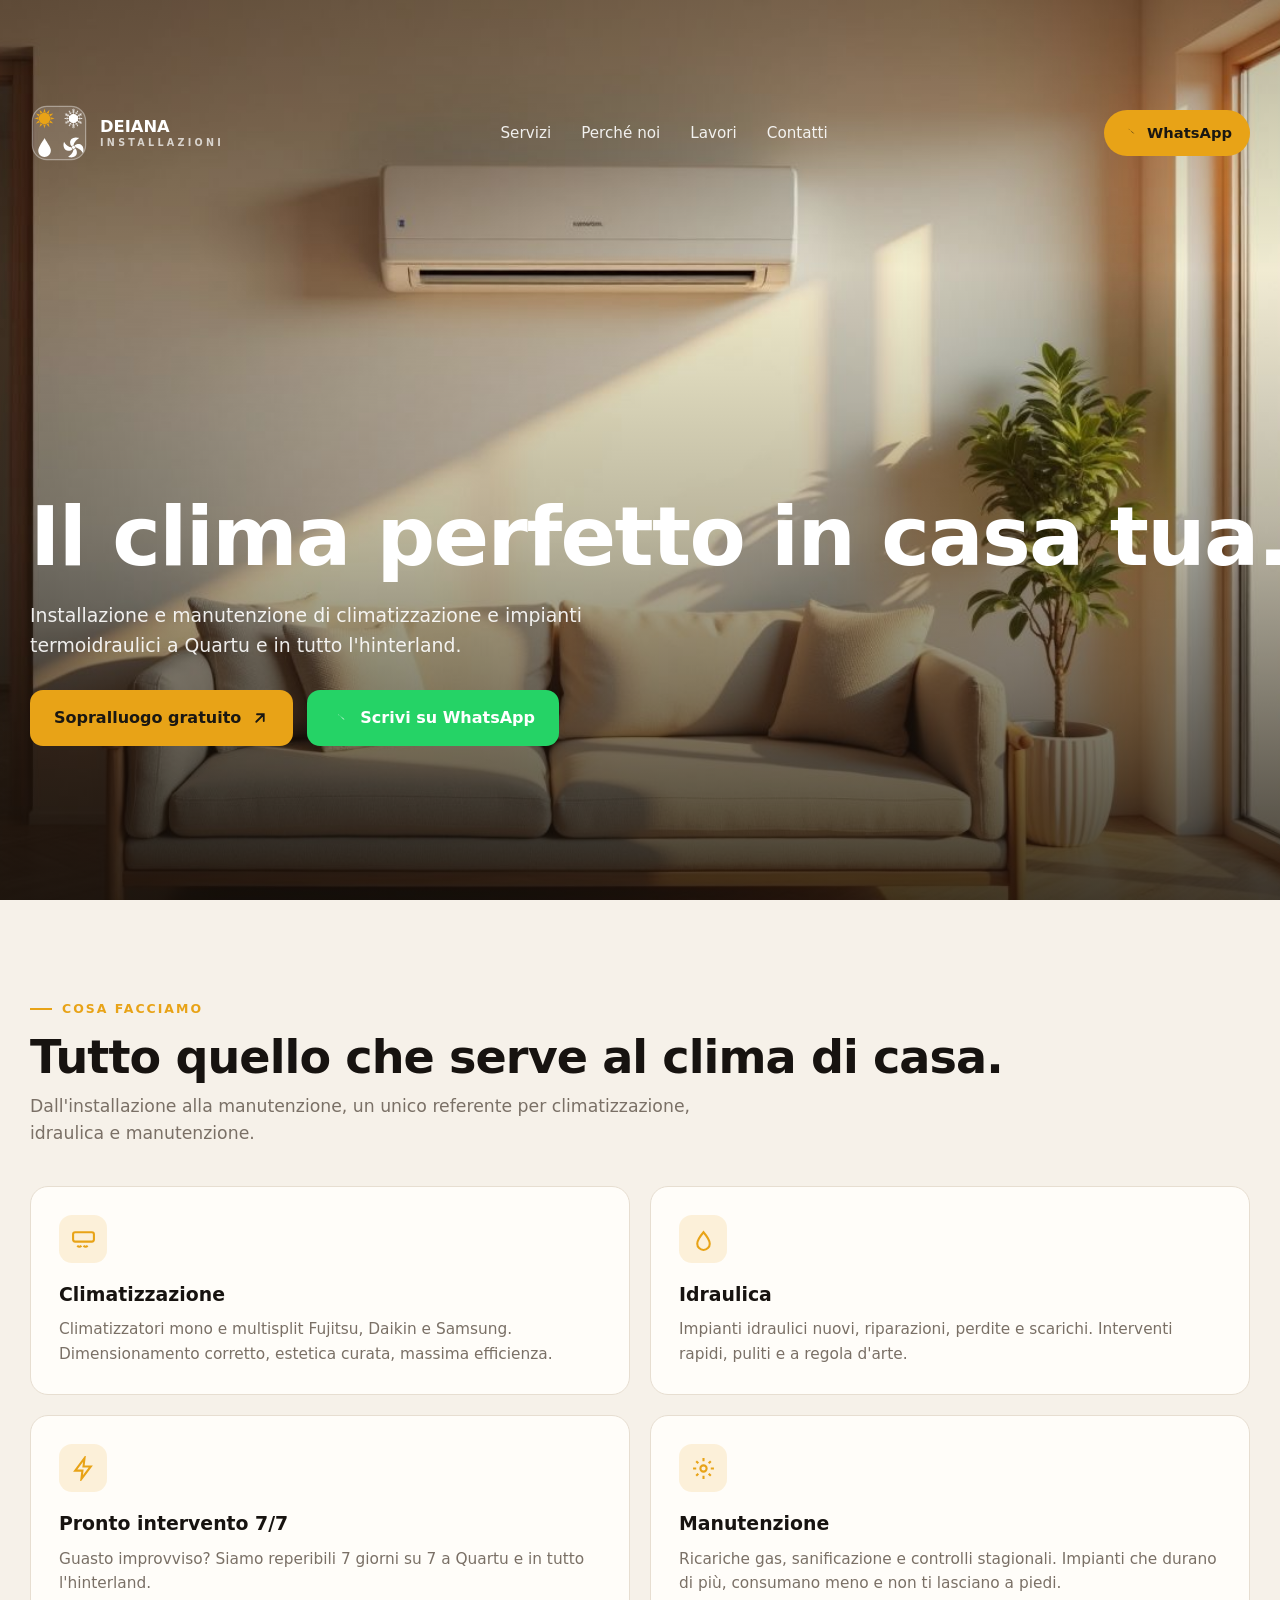
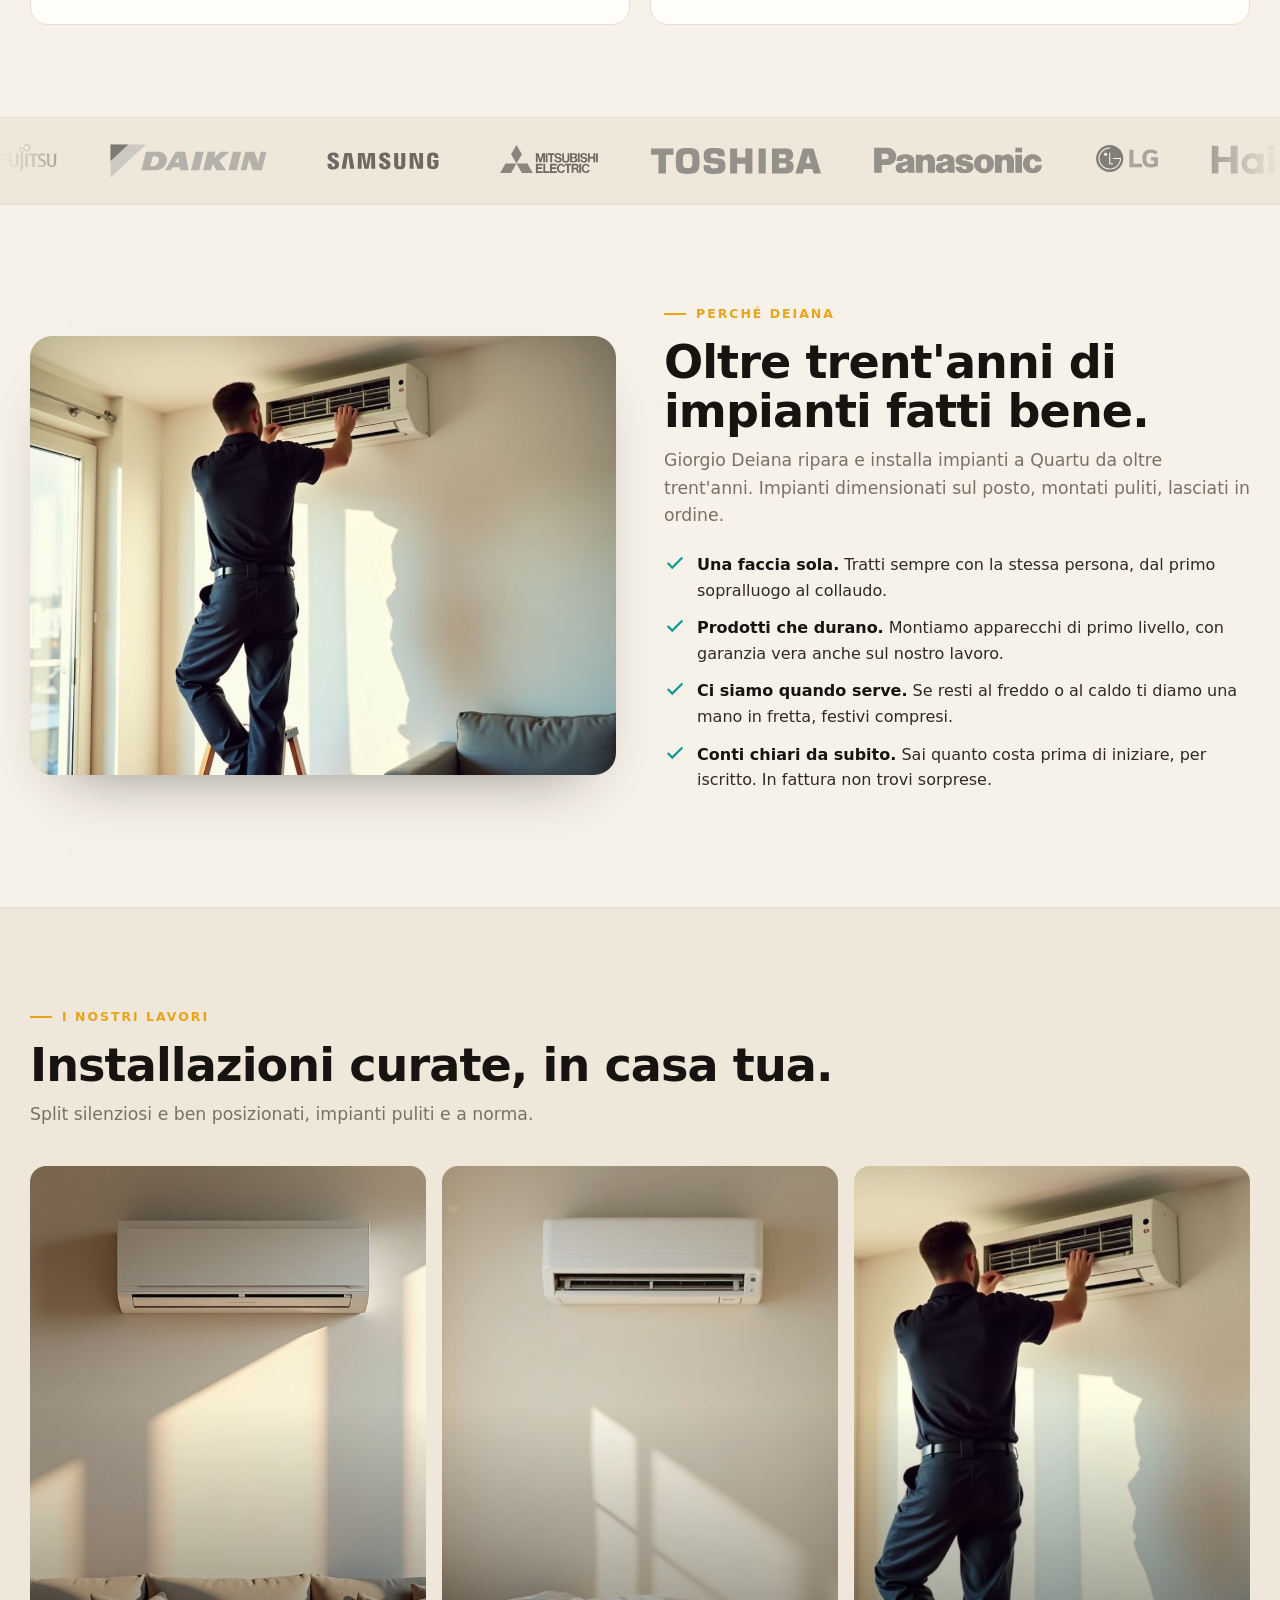
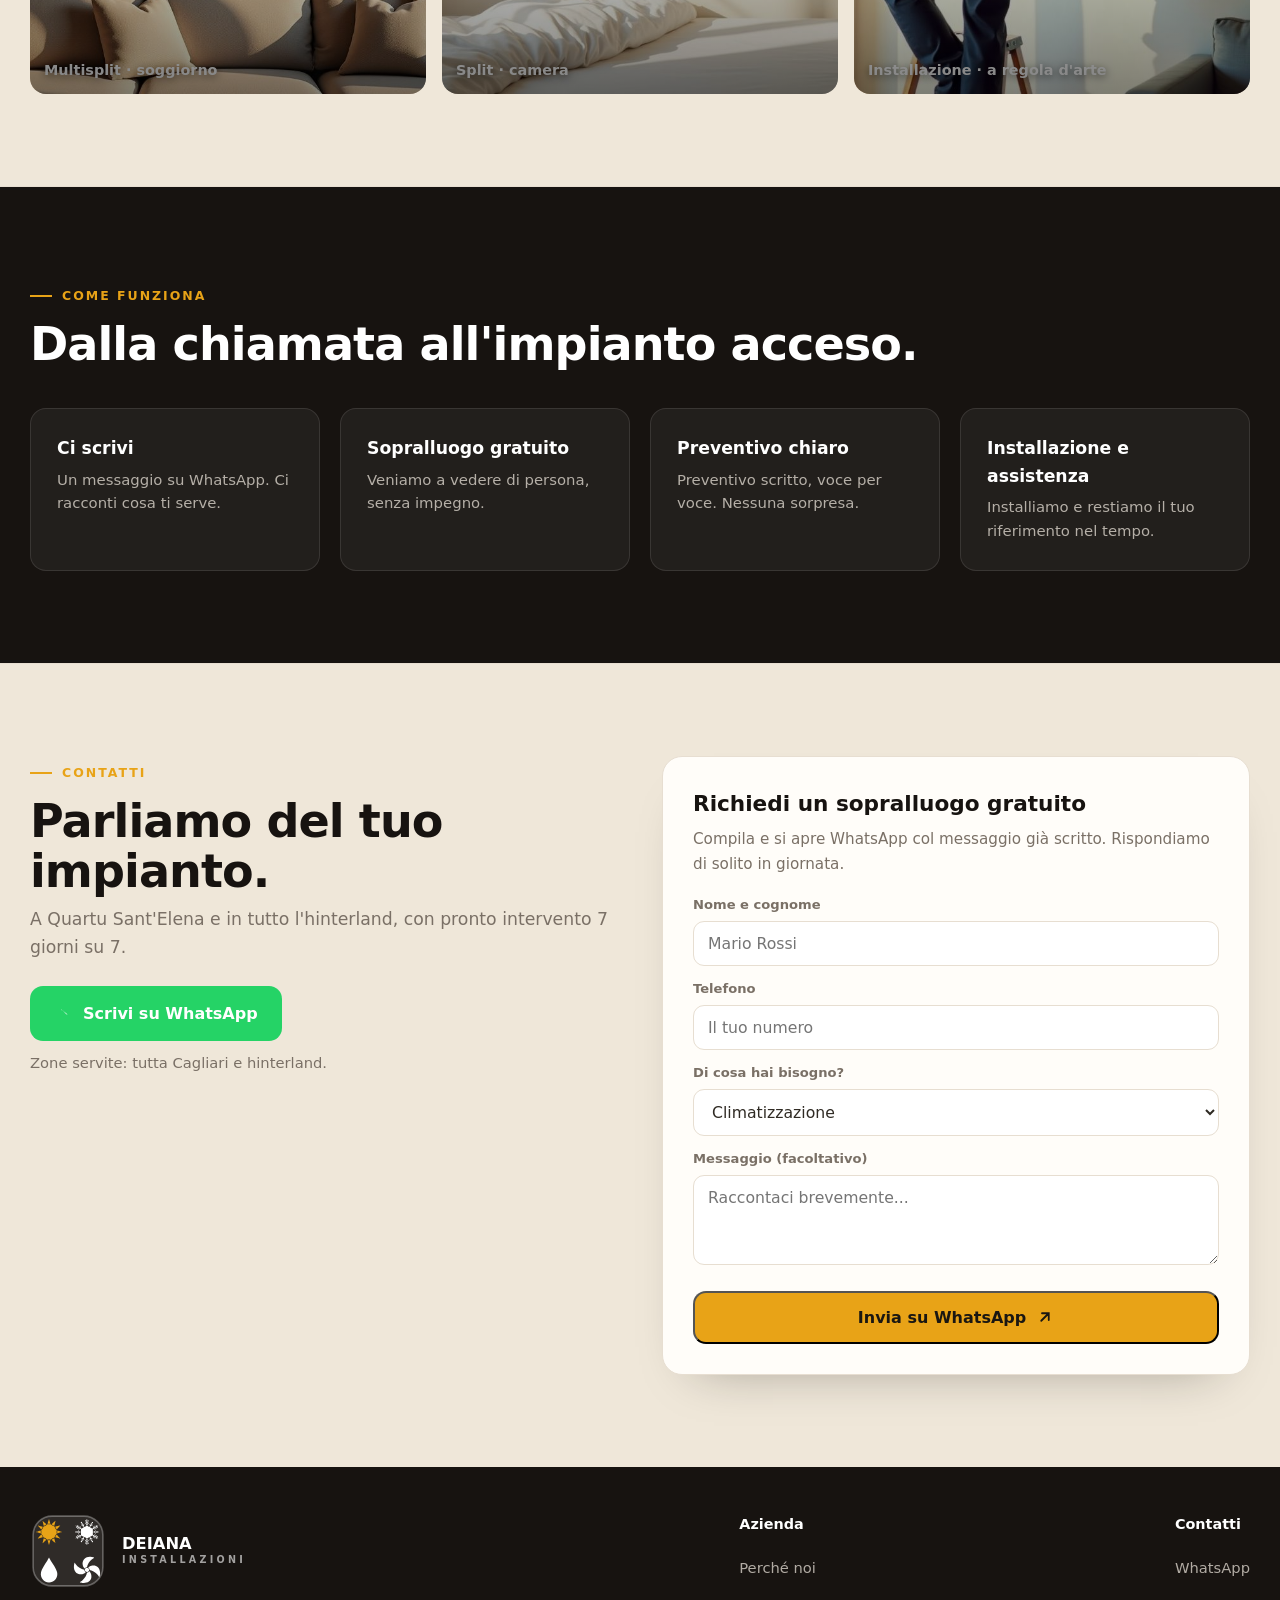
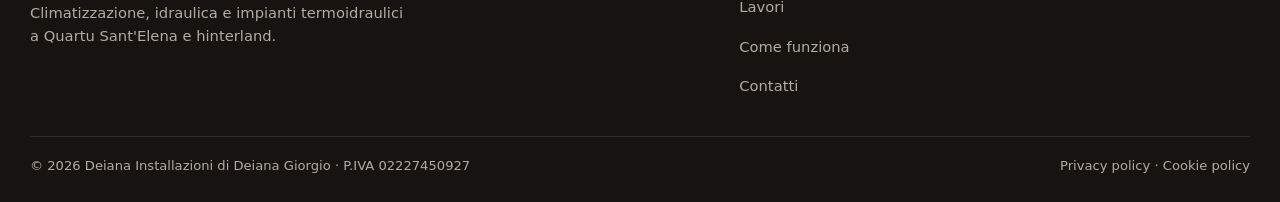
==== commit 03da3529: "Add files via upload" ====
--- a/index.html
+++ b/index.html
@@ -171,7 +171,7 @@
   .top{position:relative;z-index:3}
   .nav{display:flex;align-items:center;justify-content:space-between;height:82px;color:#fff}
   .brand{display:flex;align-items:center;gap:12px}
-  .brand .logo{width:42px;height:42px}
+  .brand .logo{width:58px;height:58px}
   .brand .bt{font-family:var(--font-d);font-weight:800;line-height:1;font-size:1.02rem}
   .brand .bt small{display:block;color:rgba(255,255,255,.72);font-weight:600;font-size:.6rem;letter-spacing:.34em;margin-top:3px}
   .menu{display:flex;gap:30px;font-weight:500;font-size:.95rem;color:rgba(255,255,255,.9)}
@@ -279,6 +279,8 @@
   .fgrid{display:flex;justify-content:space-between;gap:30px;flex-wrap:wrap}
   .fbrand{max-width:24rem;font-size:.92rem}
   .fbrand .brand .bt{color:#fff}
+    .fbrand .brand{gap:16px}
+    .fbrand .brand .logo{width:76px;height:76px}
   .fcol h5{font-family:var(--font-d);font-weight:700;font-size:.9rem;color:#fff;margin-bottom:12px}
   .fcol a{display:block;font-size:.92rem;padding:8px 0}
   @media(hover:hover){.fcol a:hover{color:#fff}}
@@ -306,7 +308,8 @@
     .card{padding:22px}
 
     .nav{height:68px}
-    .brand .logo{width:36px;height:36px}
+    .brand .logo{width:46px;height:46px}
+    .fbrand .brand .logo{width:62px;height:62px}
     .brand .bt{font-size:.92rem}
     .wa{padding:12px 16px;font-size:.88rem}
     .hero h1{font-size:clamp(30px, 8.6vw, 41px);white-space:normal}
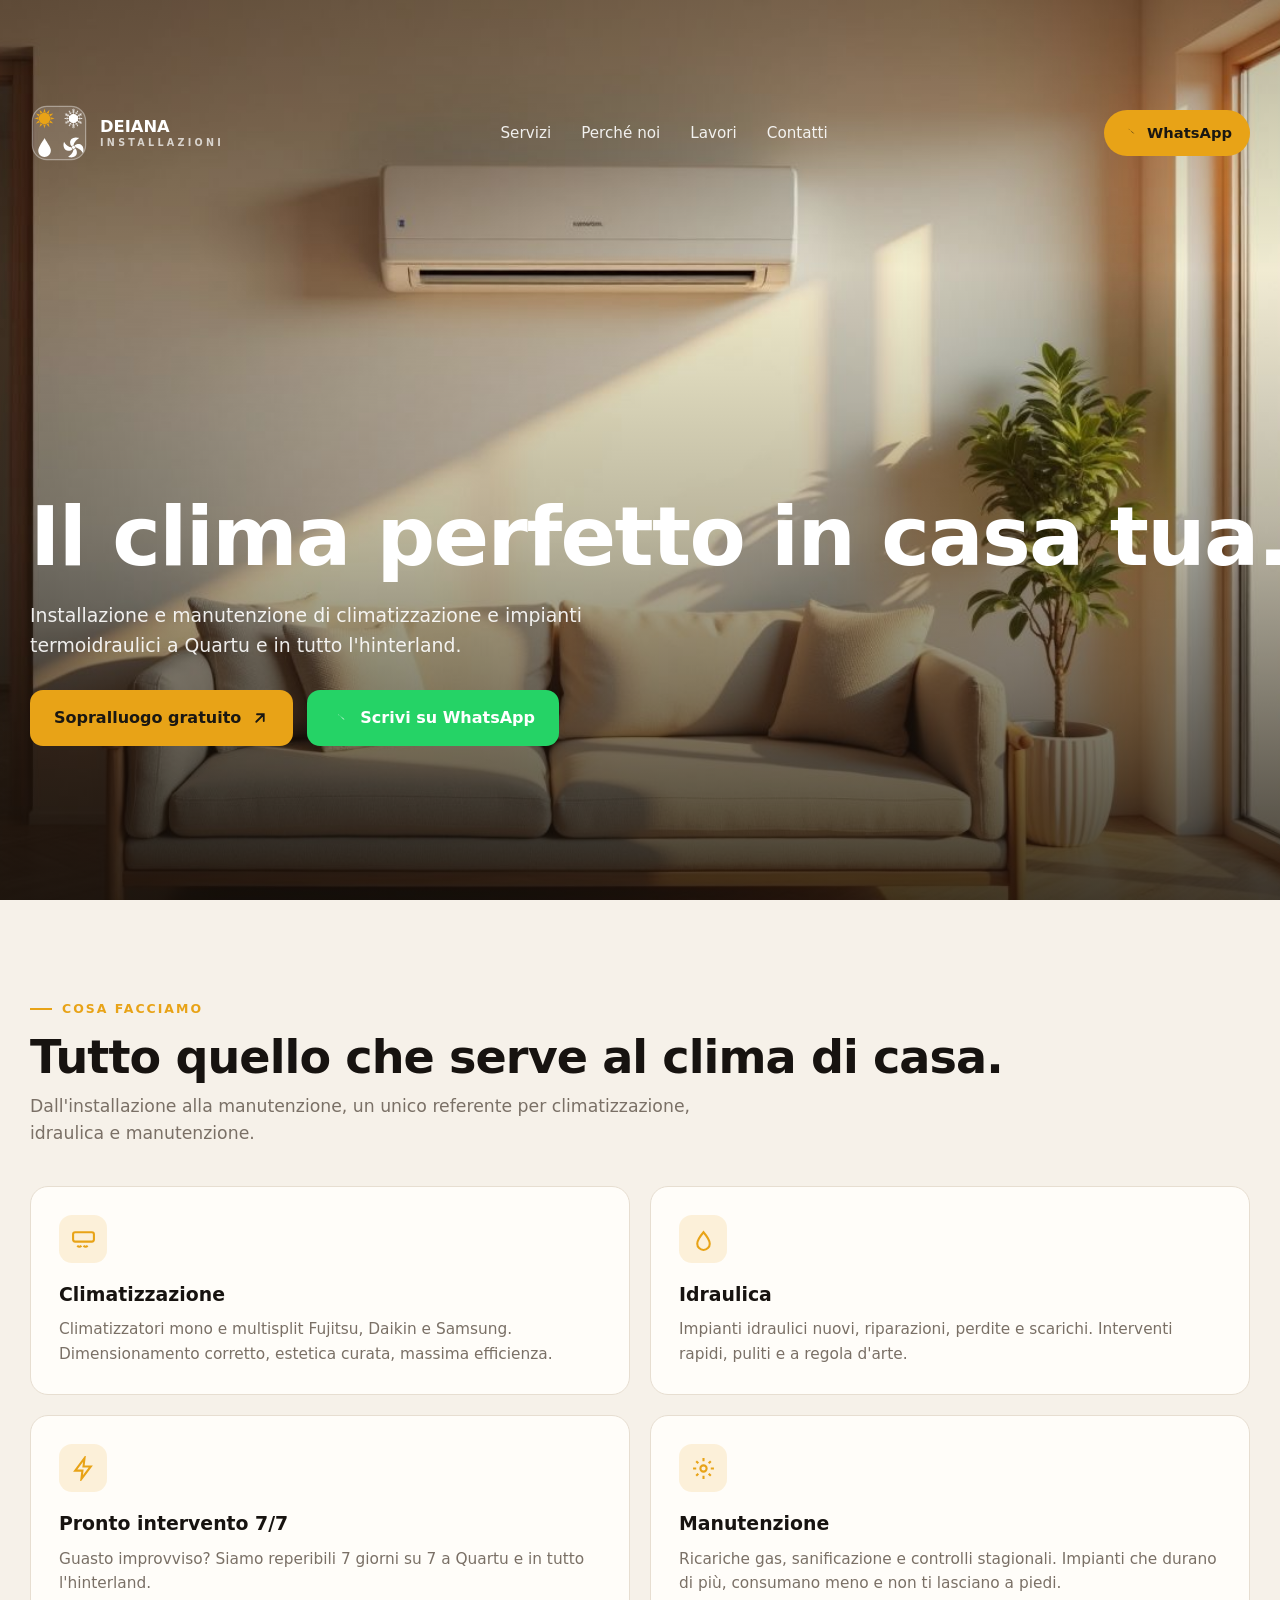
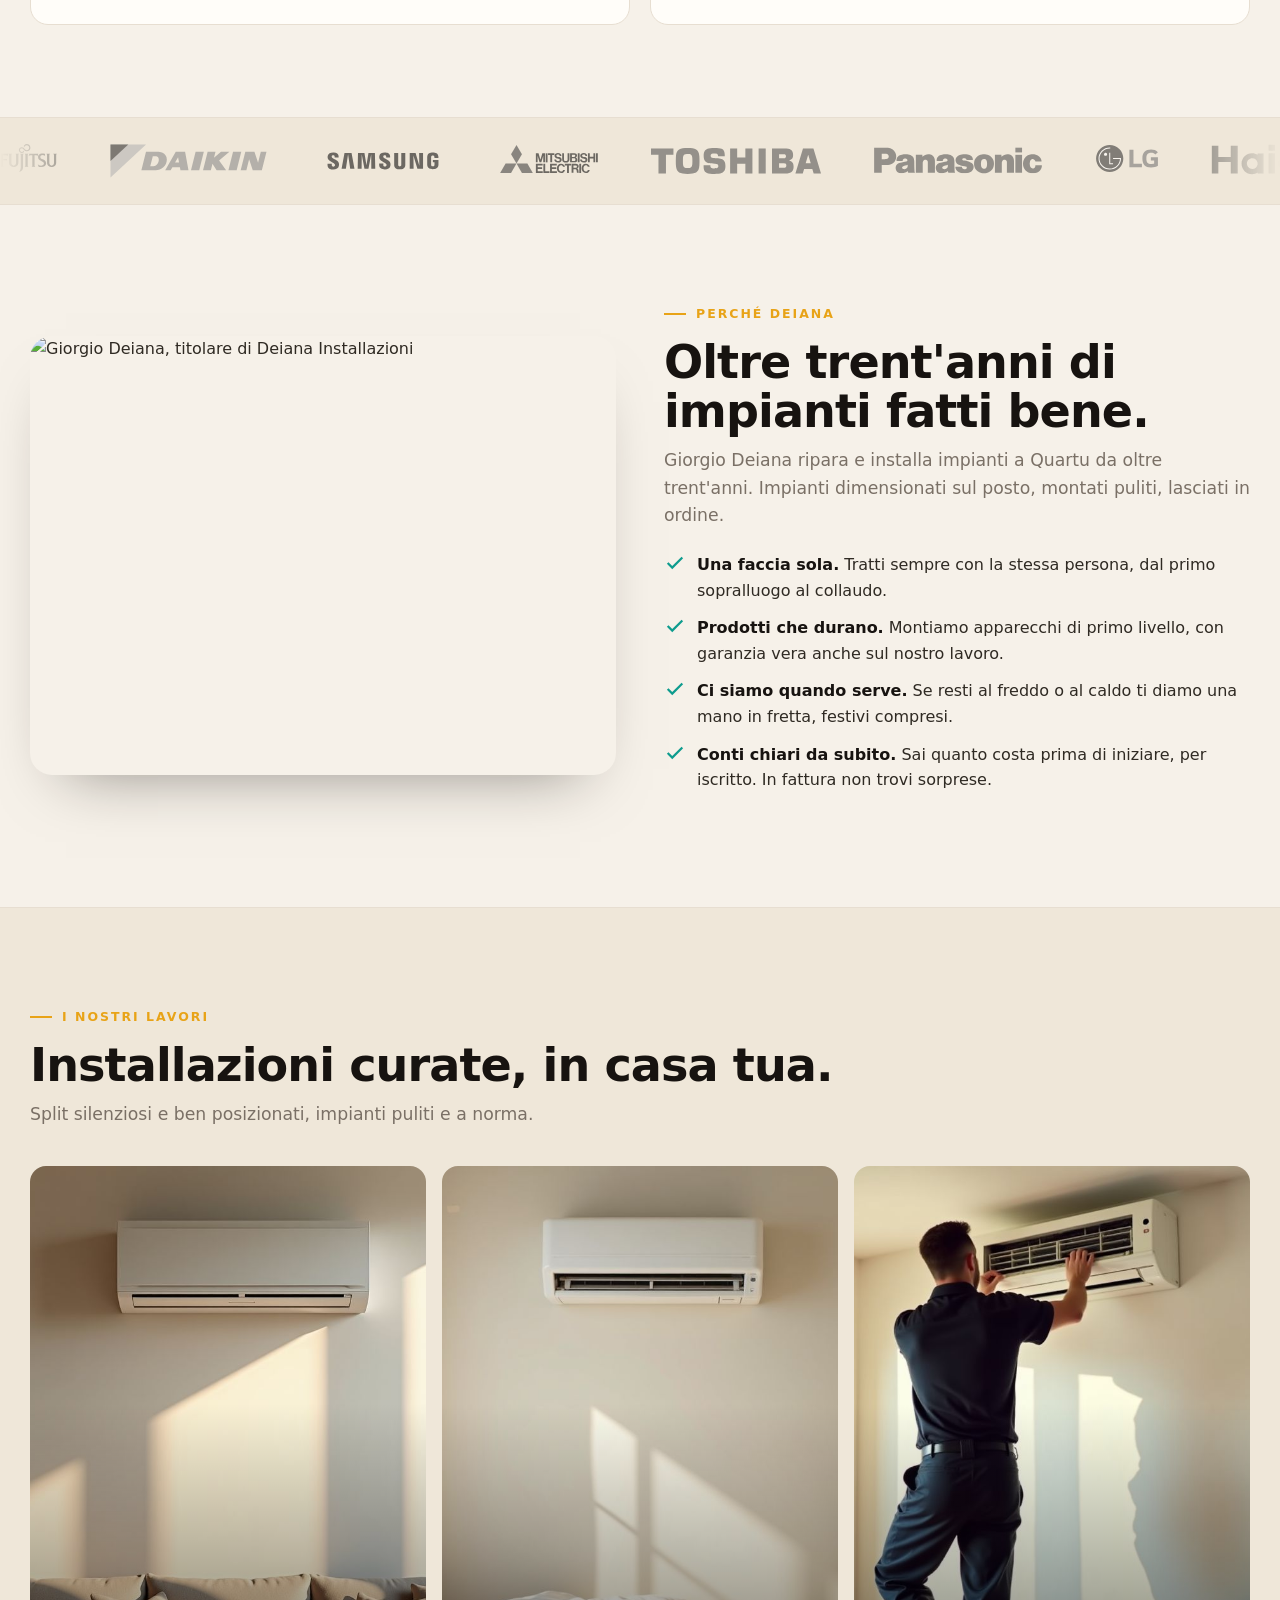
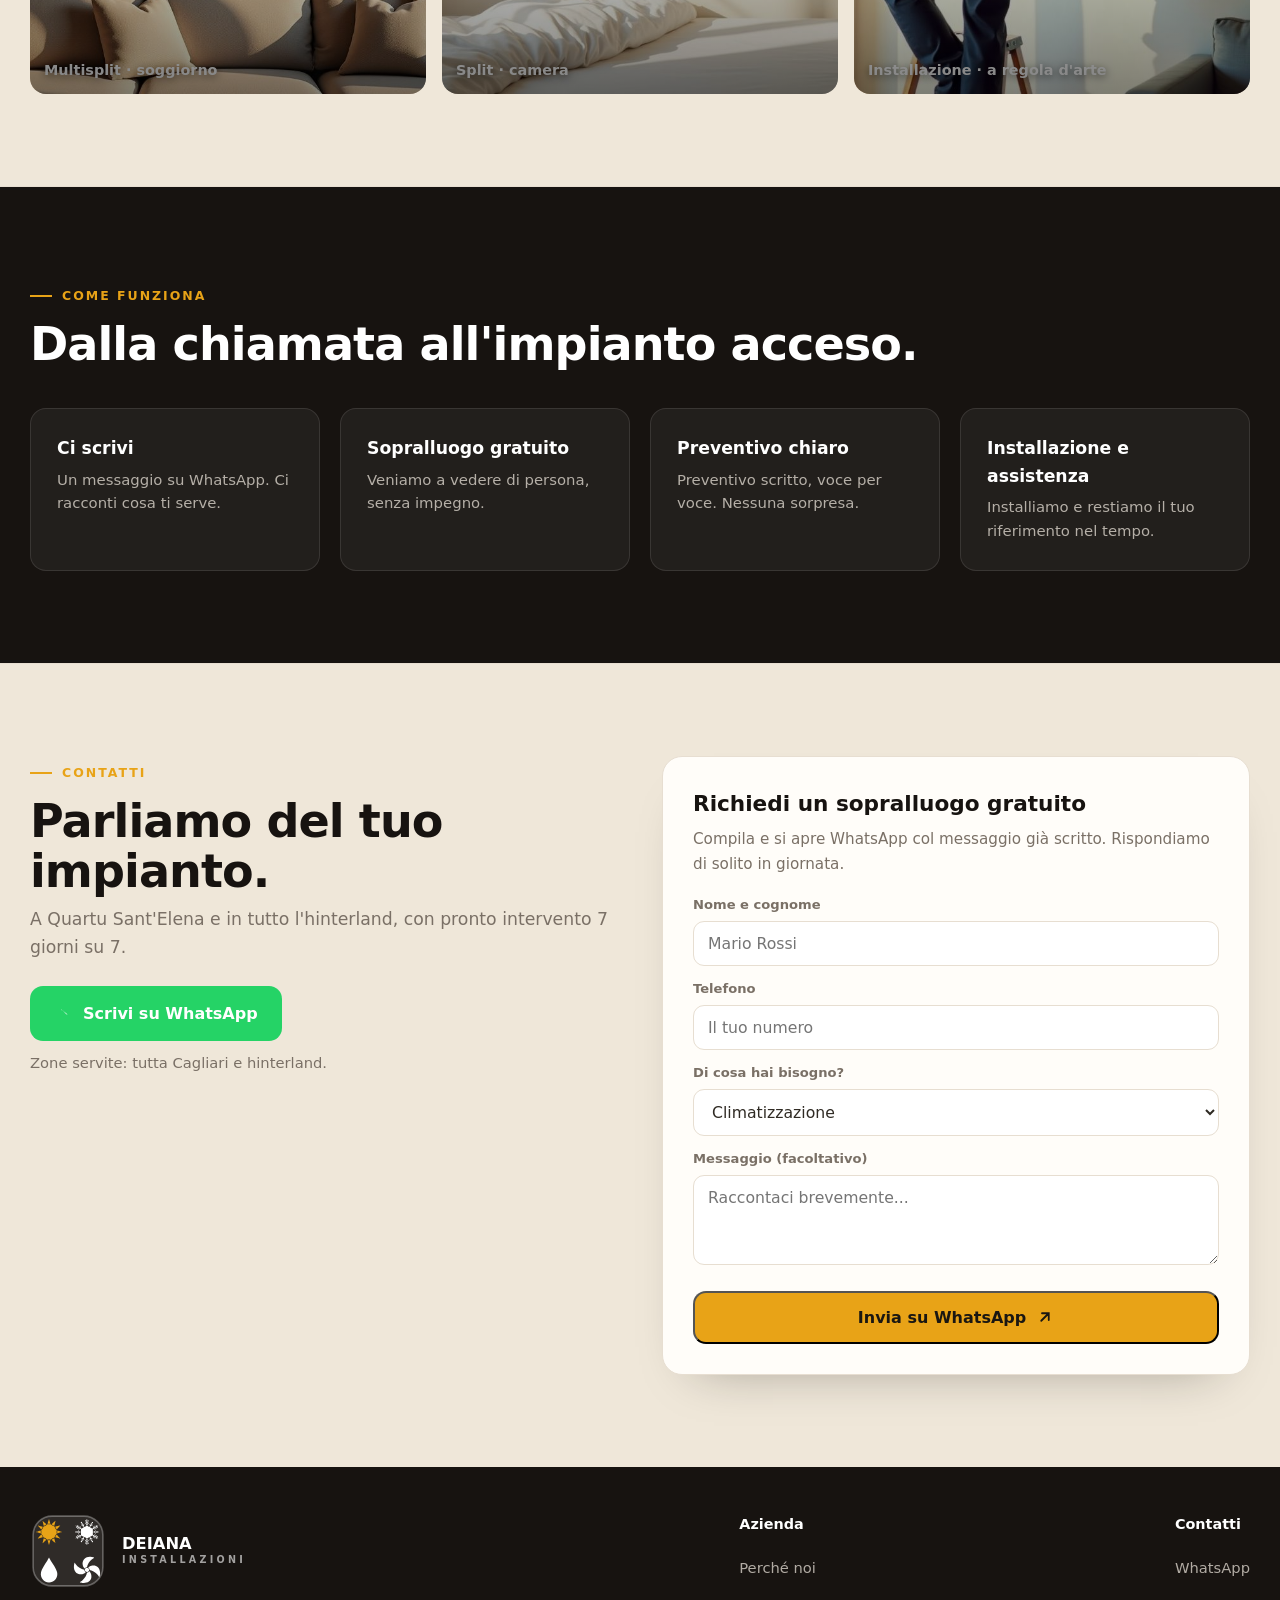
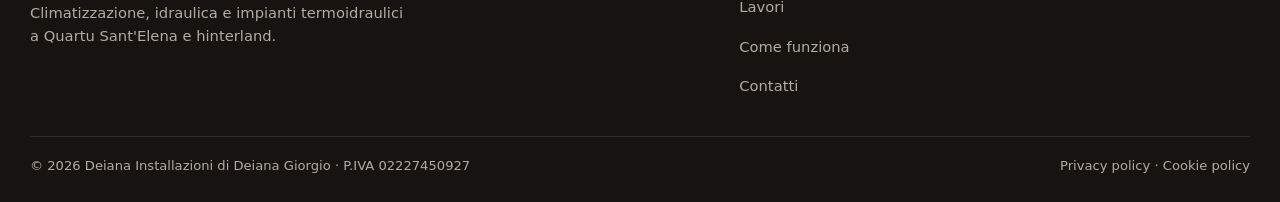
==== commit 45451a8d: "Add files via upload" ====
--- a/index.html
+++ b/index.html
@@ -376,7 +376,7 @@
 
 <!-- CHI SIAMO / PERCHE -->
 <section id="perche"><div class="wrap feat">
-  <div class="ph"><img src="assets/tecnico.jpg" alt="Tecnico Deiana installa un climatizzatore"></div>
+  <div class="ph"><img src="assets/giorgio.jpg" alt="Giorgio Deiana, titolare di Deiana Installazioni" width="1400" height="1050" loading="lazy" decoding="async"></div>
   <div>
     <span class="kicker">Perché Deiana</span>
     <h2>Oltre trent'anni di impianti fatti bene.</h2>
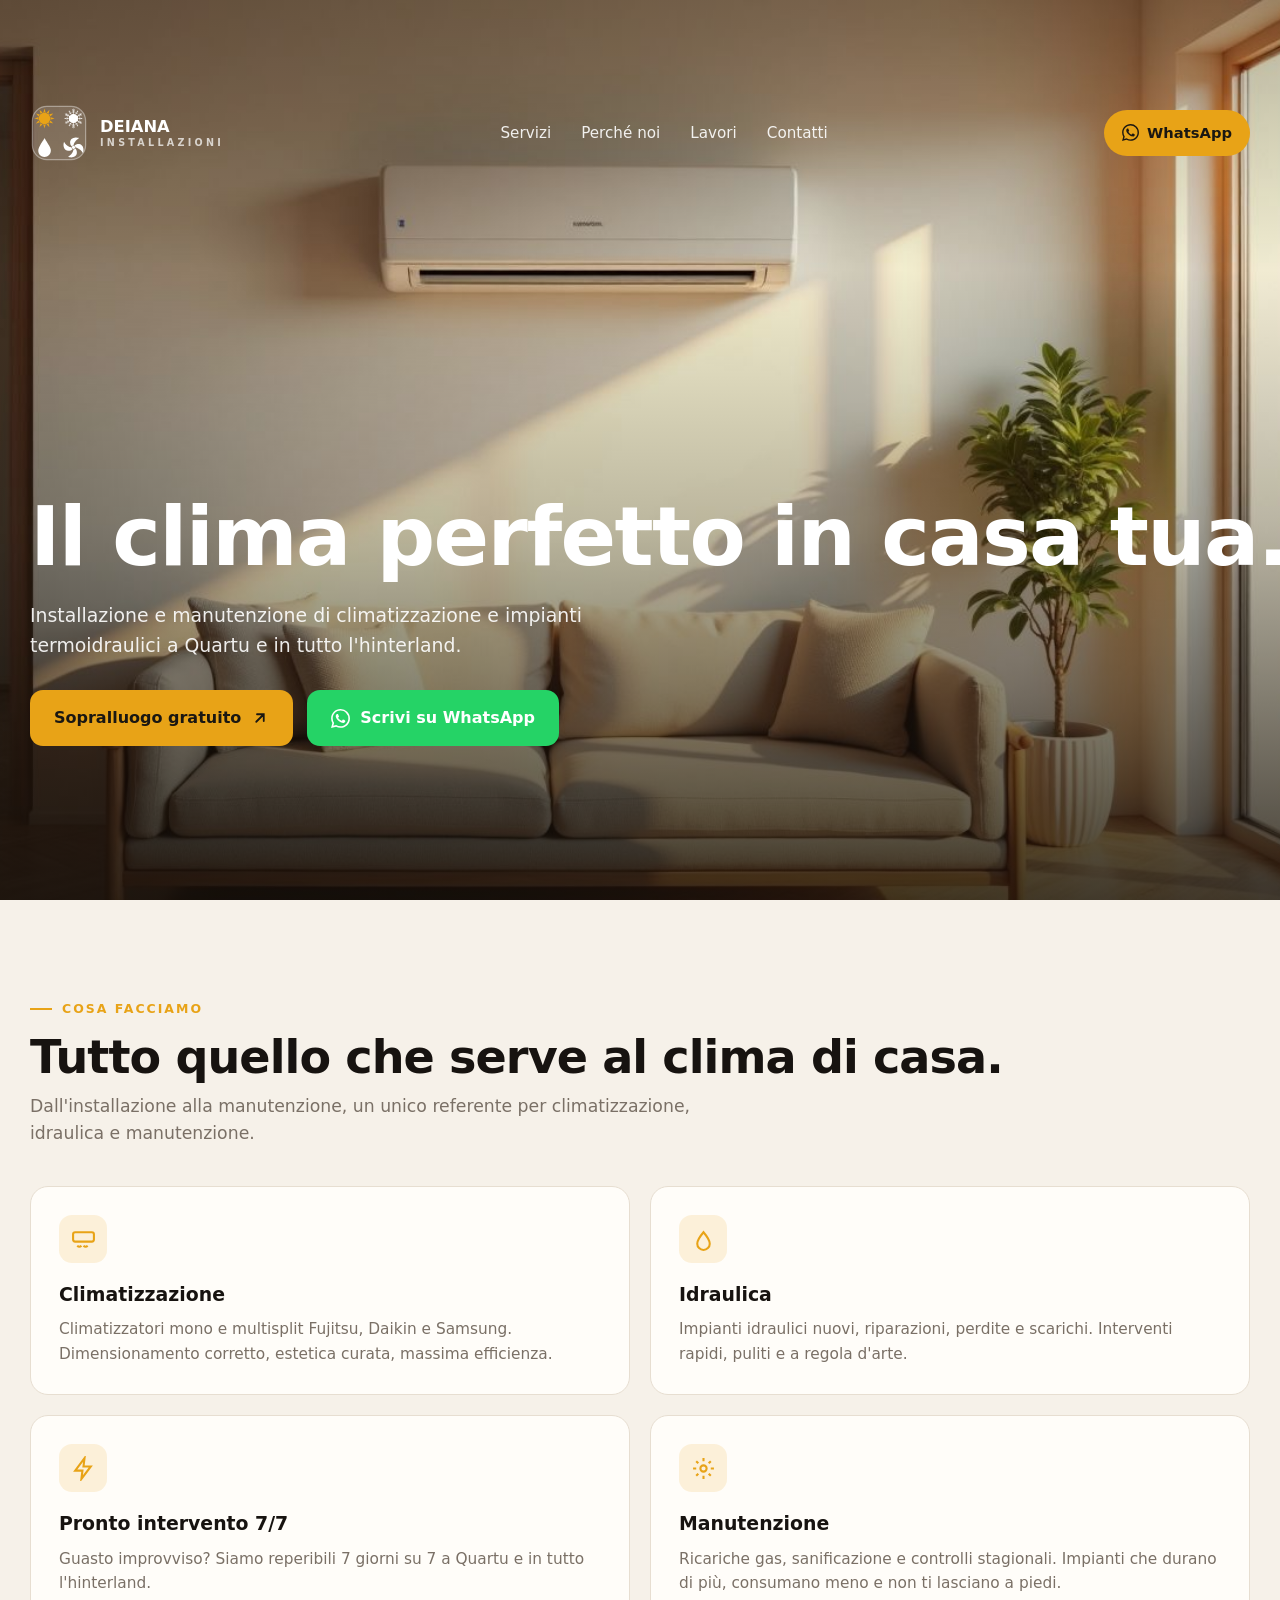
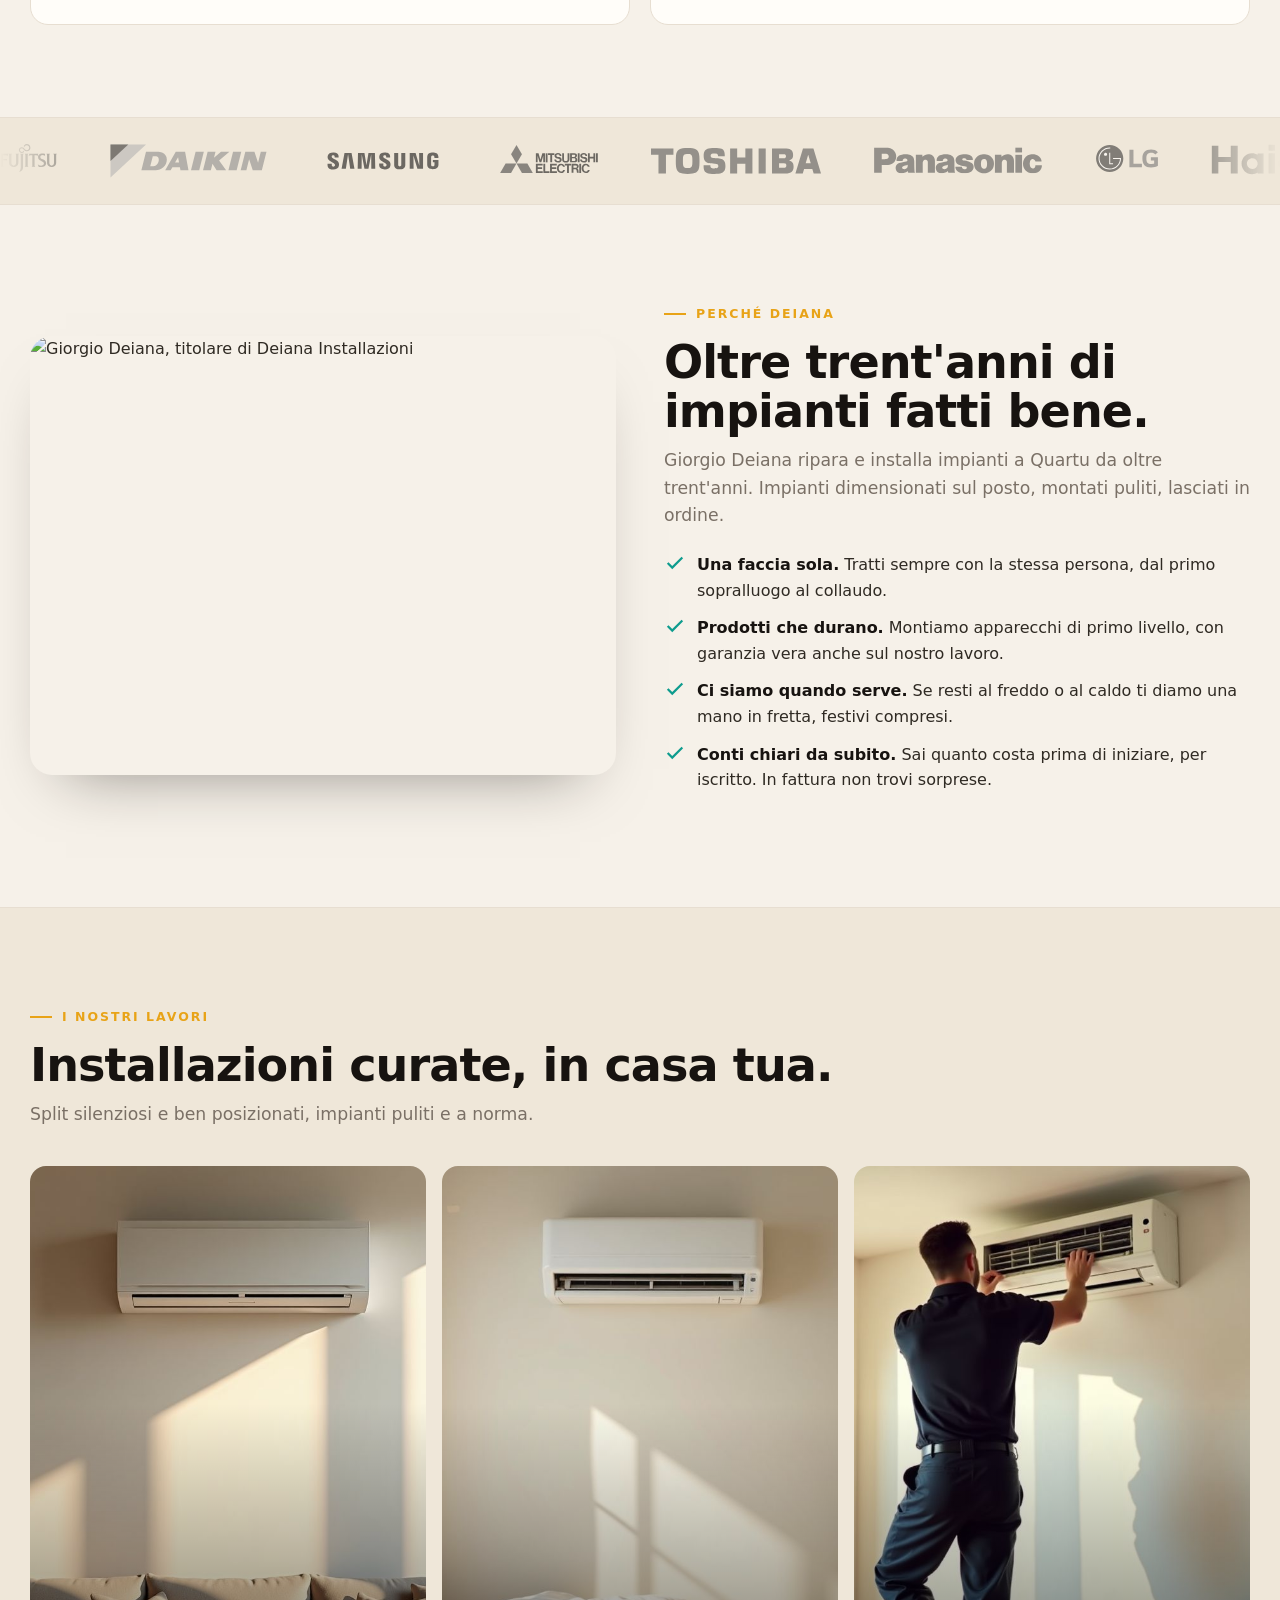
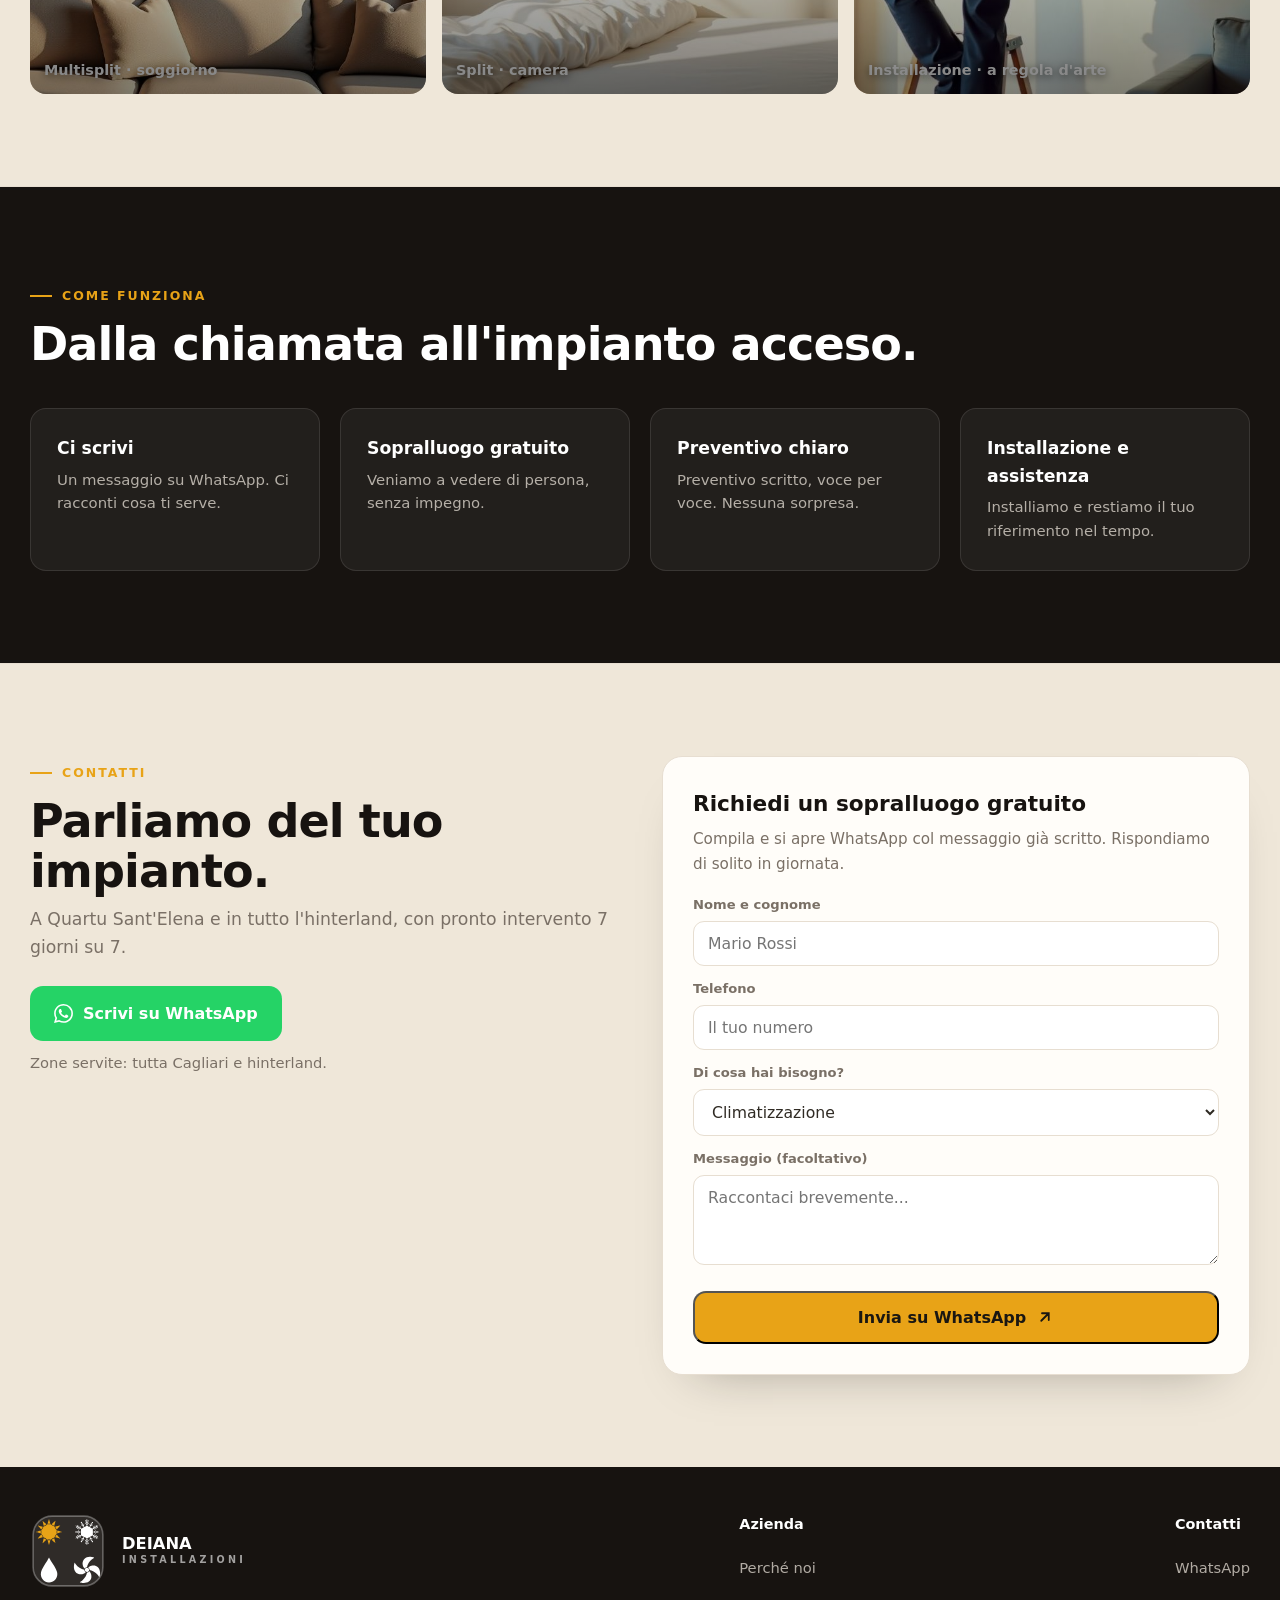
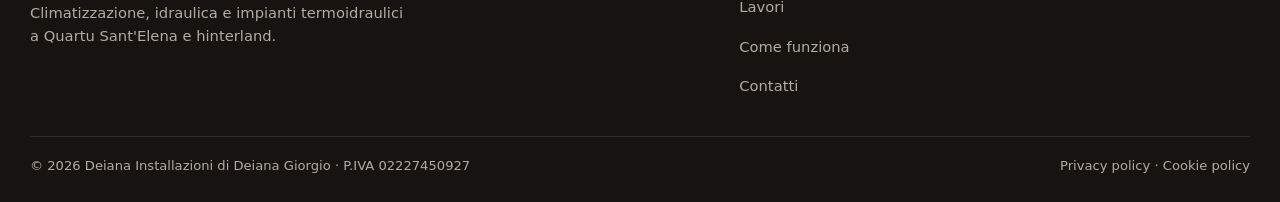
==== commit b630cbf6: "Add files via upload" ====
--- a/index.html
+++ b/index.html
@@ -340,7 +340,7 @@
     <a class="brand" href="#top" aria-label="Deiana Installazioni, torna in cima"><svg class="logo" viewBox="0 0 512 512" fill="none"><rect x="21" y="21" width="470" height="470" rx="128" fill="rgba(255,255,255,.12)" stroke="rgba(255,255,255,.4)" stroke-width="10.7"/><use href="#marchio"/></svg><div class="bt">DEIANA<br><small>INSTALLAZIONI</small></div></a>
     <nav class="menu"><a href="#servizi">Servizi</a><a href="#perche">Perché noi</a><a href="#lavori">Lavori</a><a href="#contatti">Contatti</a></nav>
     <div class="actions">
-      <a class="wa" href="https://wa.me/393347144585?text=Salve%2C%20vi%20scrivo%20dal%20sito.%20Avrei%20bisogno%20di%20" target="_blank" rel="noopener" aria-label="Scrivi su WhatsApp"><svg viewBox="0 0 24 24" fill="currentColor" aria-hidden="true"><path d="M18 14c-.3-.15-2-.87-2-.97-.27-.1-.47-.15-.67-.2-.78-.94 1-.17-.35-.64-.3-.15-1-.47-2-2-.89-.79-2-2-2-2-.17-.3-.02-.46-.6-.14-.36-.52-.18-.3-.5-.2-.37-.03-.52-.07-.15-.67-2-.91-2-.25-.58-.49-.5-.67-.51h-.57c-.2 0-.52-.8-.27-1 1-1 2s1 3 1 3c.15 2 3 5 4.7 1.49 2.63.23 1.2 2.13-.09 2-.72 2-1.25-.7-1.18-1-.08-.12-.28-.2-.57-.34M12 22h-.01a10 10 0 0 1-5-1l-.36-.21-4.98 1-4-.24-.37a10 10 0 0 1-2-5c0-6 4-10 10-10 3 0 5 1 7 3a10 10 0 0 1 3 7c0 6-4 10-10 10m8-18A12 12 0 0 0 12 0C6 0 .16 5.16 12c0 2.55 4 2 6L.06 24l6-2a12 12 0 0 0 6 1c6 0 12-5 12-12 0-3-1-6-4-8"/></svg>WhatsApp</a>
+      <a class="wa" href="https://wa.me/393347144585?text=Salve%2C%20vi%20scrivo%20dal%20sito.%20Avrei%20bisogno%20di%20" target="_blank" rel="noopener" aria-label="Scrivi su WhatsApp"><svg viewBox="0 0 24 24" fill="currentColor" aria-hidden="true"><path d="M17.47 14.38c-.3-.15-1.76-.87-2.03-.97-.27-.1-.47-.15-.67.15-.2.3-.77.97-.94 1.16-.17.2-.35.22-.64.08-.3-.15-1.26-.47-2.39-1.48-.89-.79-1.48-1.76-1.66-2.06-.17-.3-.02-.46.13-.6.14-.14.3-.35.45-.52.15-.18.2-.3.3-.5.1-.2.05-.37-.03-.52-.07-.15-.67-1.61-.91-2.21-.25-.58-.49-.5-.67-.51h-.57c-.2 0-.52.07-.8.37-.27.3-1.04 1.02-1.04 2.48s1.07 2.87 1.22 3.07c.15.2 2.1 3.2 5.08 4.49.7.3 1.26.49 1.69.62.71.23 1.36.2 1.87.12.57-.09 1.76-.72 2-1.41.25-.7.25-1.29.18-1.42-.08-.12-.28-.2-.57-.34M12.05 21.79h-.01a9.87 9.87 0 0 1-5.03-1.38l-.36-.21-3.74.98 1-3.65-.24-.37a9.86 9.86 0 0 1-1.51-5.26c0-5.45 4.44-9.89 9.89-9.89 2.64 0 5.12 1.03 6.99 2.9a9.82 9.82 0 0 1 2.89 6.99c0 5.45-4.44 9.89-9.88 9.89m8.41-18.3A11.82 11.82 0 0 0 12.05 0C5.5 0 .16 5.34.16 11.89c0 2.1.55 4.14 1.59 5.95L.06 24l6.3-1.65a11.88 11.88 0 0 0 5.69 1.45c6.55 0 11.89-5.34 11.89-11.89 0-3.18-1.24-6.17-3.48-8.41"/></svg>WhatsApp</a>
     </div>
   </div></div>
   <div class="hbody"><div class="wrap">
@@ -348,7 +348,7 @@
     <p class="sub">Installazione e manutenzione di climatizzazione e impianti termoidraulici a Quartu e in tutto l'hinterland.</p>
     <div class="cta">
       <a class="btn btn-p" href="#contatti">Sopralluogo gratuito <svg viewBox="0 0 24 24" fill="none" stroke="currentColor" stroke-width="2.4" stroke-linecap="round"><path d="M7 17 17 7M8 7h9v9"/></svg></a>
-      <a class="btn btn-wa" href="https://wa.me/393347144585?text=Salve%2C%20vi%20scrivo%20dal%20sito.%20Avrei%20bisogno%20di%20" target="_blank" rel="noopener"><svg viewBox="0 0 24 24" fill="currentColor" aria-hidden="true"><path d="M18 14c-.3-.15-2-.87-2-.97-.27-.1-.47-.15-.67-.2-.78-.94 1-.17-.35-.64-.3-.15-1-.47-2-2-.89-.79-2-2-2-2-.17-.3-.02-.46-.6-.14-.36-.52-.18-.3-.5-.2-.37-.03-.52-.07-.15-.67-2-.91-2-.25-.58-.49-.5-.67-.51h-.57c-.2 0-.52-.8-.27-1 1-1 2s1 3 1 3c.15 2 3 5 4.7 1.49 2.63.23 1.2 2.13-.09 2-.72 2-1.25-.7-1.18-1-.08-.12-.28-.2-.57-.34M12 22h-.01a10 10 0 0 1-5-1l-.36-.21-4.98 1-4-.24-.37a10 10 0 0 1-2-5c0-6 4-10 10-10 3 0 5 1 7 3a10 10 0 0 1 3 7c0 6-4 10-10 10m8-18A12 12 0 0 0 12 0C6 0 .16 5.16 12c0 2.55 4 2 6L.06 24l6-2a12 12 0 0 0 6 1c6 0 12-5 12-12 0-3-1-6-4-8"/></svg>Scrivi su WhatsApp</a>
+      <a class="btn btn-wa" href="https://wa.me/393347144585?text=Salve%2C%20vi%20scrivo%20dal%20sito.%20Avrei%20bisogno%20di%20" target="_blank" rel="noopener"><svg viewBox="0 0 24 24" fill="currentColor" aria-hidden="true"><path d="M17.47 14.38c-.3-.15-1.76-.87-2.03-.97-.27-.1-.47-.15-.67.15-.2.3-.77.97-.94 1.16-.17.2-.35.22-.64.08-.3-.15-1.26-.47-2.39-1.48-.89-.79-1.48-1.76-1.66-2.06-.17-.3-.02-.46.13-.6.14-.14.3-.35.45-.52.15-.18.2-.3.3-.5.1-.2.05-.37-.03-.52-.07-.15-.67-1.61-.91-2.21-.25-.58-.49-.5-.67-.51h-.57c-.2 0-.52.07-.8.37-.27.3-1.04 1.02-1.04 2.48s1.07 2.87 1.22 3.07c.15.2 2.1 3.2 5.08 4.49.7.3 1.26.49 1.69.62.71.23 1.36.2 1.87.12.57-.09 1.76-.72 2-1.41.25-.7.25-1.29.18-1.42-.08-.12-.28-.2-.57-.34M12.05 21.79h-.01a9.87 9.87 0 0 1-5.03-1.38l-.36-.21-3.74.98 1-3.65-.24-.37a9.86 9.86 0 0 1-1.51-5.26c0-5.45 4.44-9.89 9.89-9.89 2.64 0 5.12 1.03 6.99 2.9a9.82 9.82 0 0 1 2.89 6.99c0 5.45-4.44 9.89-9.88 9.89m8.41-18.3A11.82 11.82 0 0 0 12.05 0C5.5 0 .16 5.34.16 11.89c0 2.1.55 4.14 1.59 5.95L.06 24l6.3-1.65a11.88 11.88 0 0 0 5.69 1.45c6.55 0 11.89-5.34 11.89-11.89 0-3.18-1.24-6.17-3.48-8.41"/></svg>Scrivi su WhatsApp</a>
     </div>
   </div></div>
 </section>
@@ -420,7 +420,7 @@
     <span class="kicker">Contatti</span>
     <h2>Parliamo del tuo impianto.</h2>
     <p class="lead">A Quartu Sant'Elena e in tutto l'hinterland, con pronto intervento 7 giorni su 7.</p>
-    <a class="btn btn-wa" style="margin-top:24px" href="https://wa.me/393347144585?text=Salve%2C%20vi%20scrivo%20dal%20sito.%20Avrei%20bisogno%20di%20" target="_blank" rel="noopener"><svg viewBox="0 0 24 24" fill="currentColor" aria-hidden="true"><path d="M18 14c-.3-.15-2-.87-2-.97-.27-.1-.47-.15-.67-.2-.78-.94 1-.17-.35-.64-.3-.15-1-.47-2-2-.89-.79-2-2-2-2-.17-.3-.02-.46-.6-.14-.36-.52-.18-.3-.5-.2-.37-.03-.52-.07-.15-.67-2-.91-2-.25-.58-.49-.5-.67-.51h-.57c-.2 0-.52-.8-.27-1 1-1 2s1 3 1 3c.15 2 3 5 4.7 1.49 2.63.23 1.2 2.13-.09 2-.72 2-1.25-.7-1.18-1-.08-.12-.28-.2-.57-.34M12 22h-.01a10 10 0 0 1-5-1l-.36-.21-4.98 1-4-.24-.37a10 10 0 0 1-2-5c0-6 4-10 10-10 3 0 5 1 7 3a10 10 0 0 1 3 7c0 6-4 10-10 10m8-18A12 12 0 0 0 12 0C6 0 .16 5.16 12c0 2.55 4 2 6L.06 24l6-2a12 12 0 0 0 6 1c6 0 12-5 12-12 0-3-1-6-4-8"/></svg>Scrivi su WhatsApp</a>
+    <a class="btn btn-wa" style="margin-top:24px" href="https://wa.me/393347144585?text=Salve%2C%20vi%20scrivo%20dal%20sito.%20Avrei%20bisogno%20di%20" target="_blank" rel="noopener"><svg viewBox="0 0 24 24" fill="currentColor" aria-hidden="true"><path d="M17.47 14.38c-.3-.15-1.76-.87-2.03-.97-.27-.1-.47-.15-.67.15-.2.3-.77.97-.94 1.16-.17.2-.35.22-.64.08-.3-.15-1.26-.47-2.39-1.48-.89-.79-1.48-1.76-1.66-2.06-.17-.3-.02-.46.13-.6.14-.14.3-.35.45-.52.15-.18.2-.3.3-.5.1-.2.05-.37-.03-.52-.07-.15-.67-1.61-.91-2.21-.25-.58-.49-.5-.67-.51h-.57c-.2 0-.52.07-.8.37-.27.3-1.04 1.02-1.04 2.48s1.07 2.87 1.22 3.07c.15.2 2.1 3.2 5.08 4.49.7.3 1.26.49 1.69.62.71.23 1.36.2 1.87.12.57-.09 1.76-.72 2-1.41.25-.7.25-1.29.18-1.42-.08-.12-.28-.2-.57-.34M12.05 21.79h-.01a9.87 9.87 0 0 1-5.03-1.38l-.36-.21-3.74.98 1-3.65-.24-.37a9.86 9.86 0 0 1-1.51-5.26c0-5.45 4.44-9.89 9.89-9.89 2.64 0 5.12 1.03 6.99 2.9a9.82 9.82 0 0 1 2.89 6.99c0 5.45-4.44 9.89-9.88 9.89m8.41-18.3A11.82 11.82 0 0 0 12.05 0C5.5 0 .16 5.34.16 11.89c0 2.1.55 4.14 1.59 5.95L.06 24l6.3-1.65a11.88 11.88 0 0 0 5.69 1.45c6.55 0 11.89-5.34 11.89-11.89 0-3.18-1.24-6.17-3.48-8.41"/></svg>Scrivi su WhatsApp</a>
     <p class="zones">Zone servite: tutta Cagliari e hinterland.</p>
   </div>
   <div class="form">
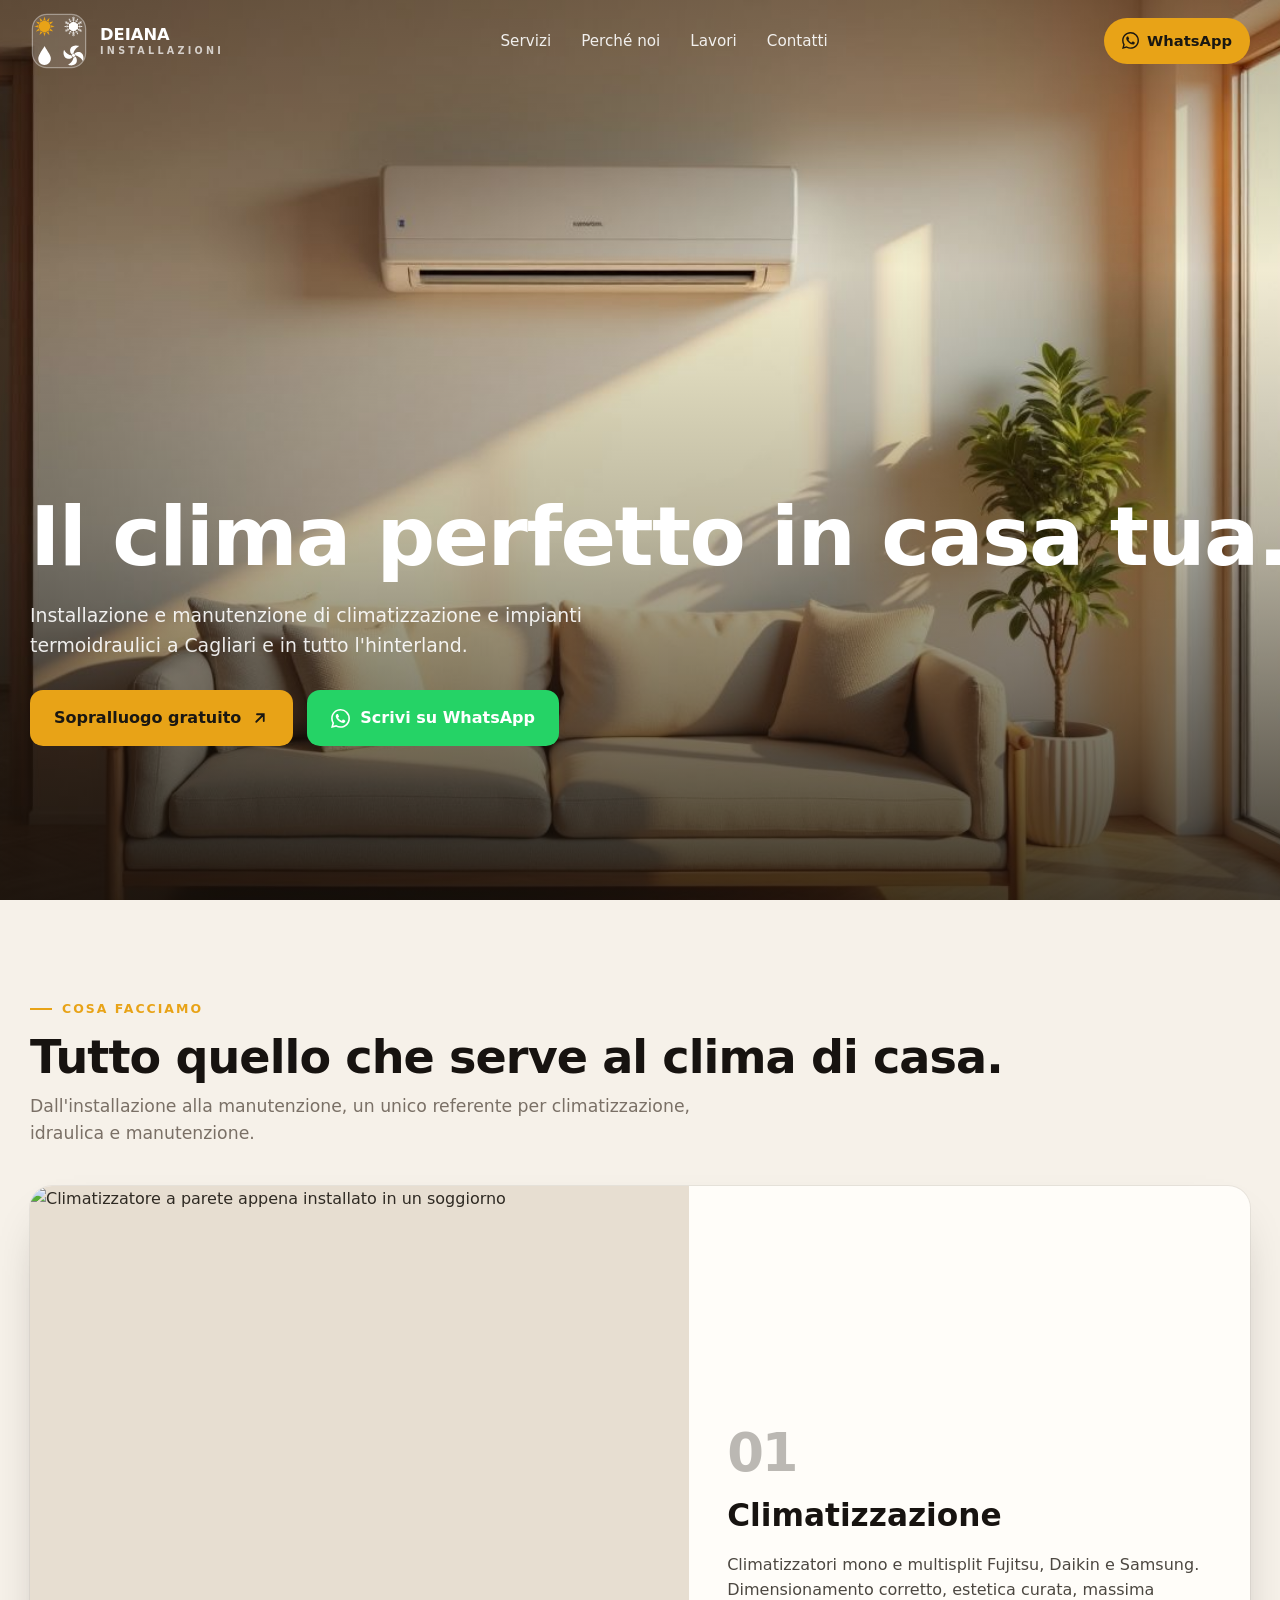
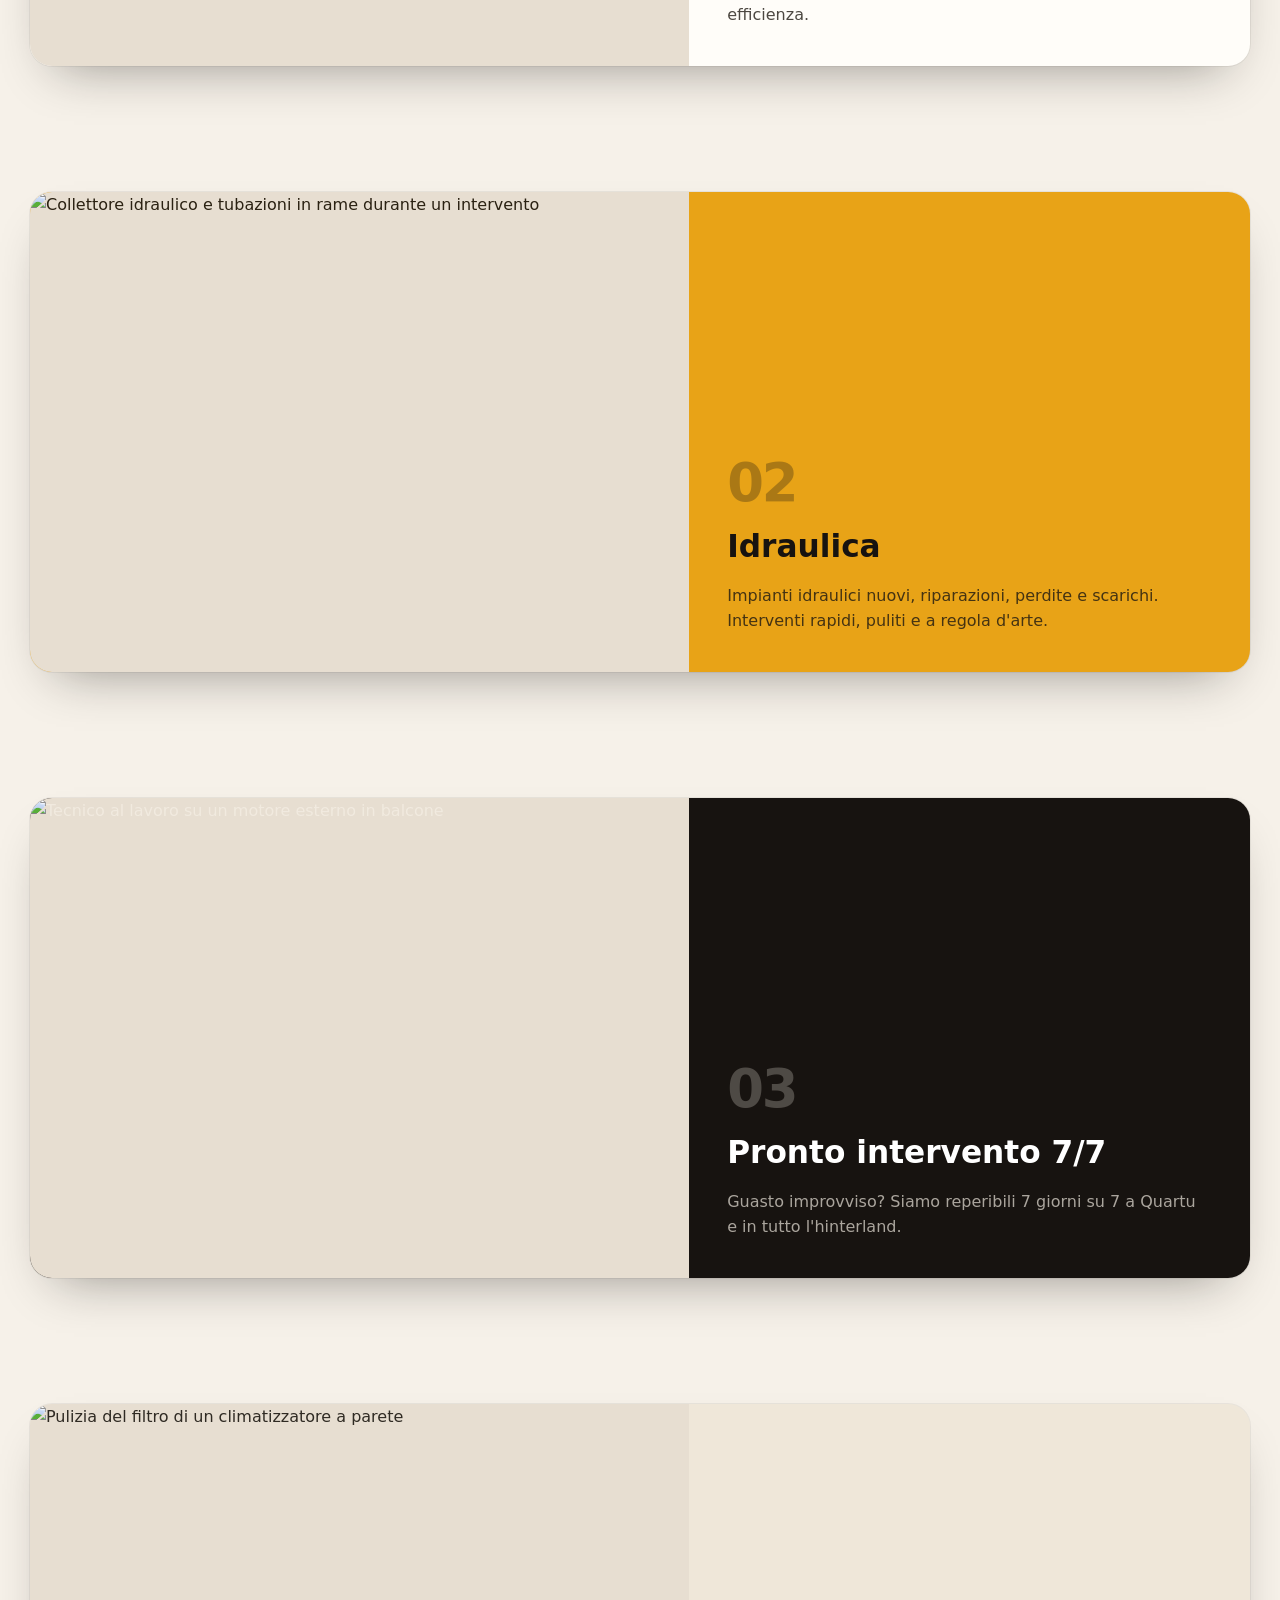
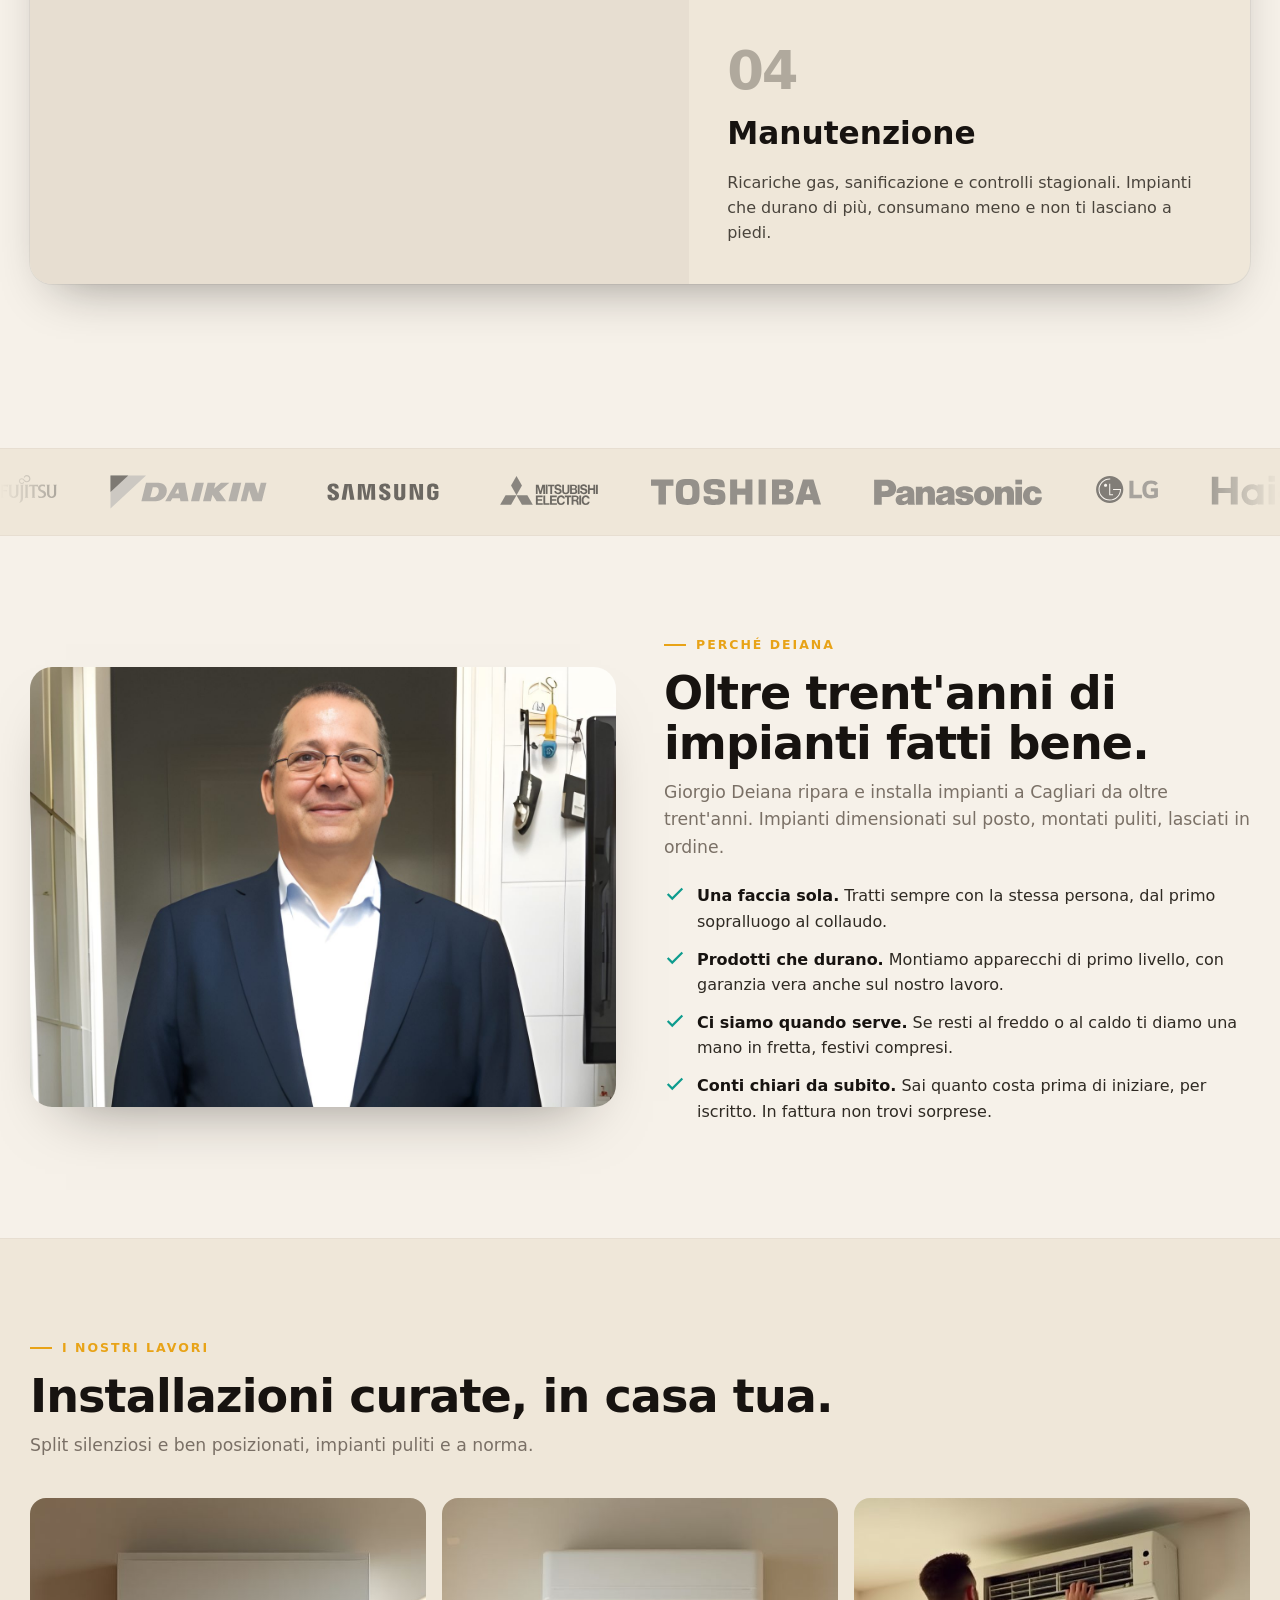
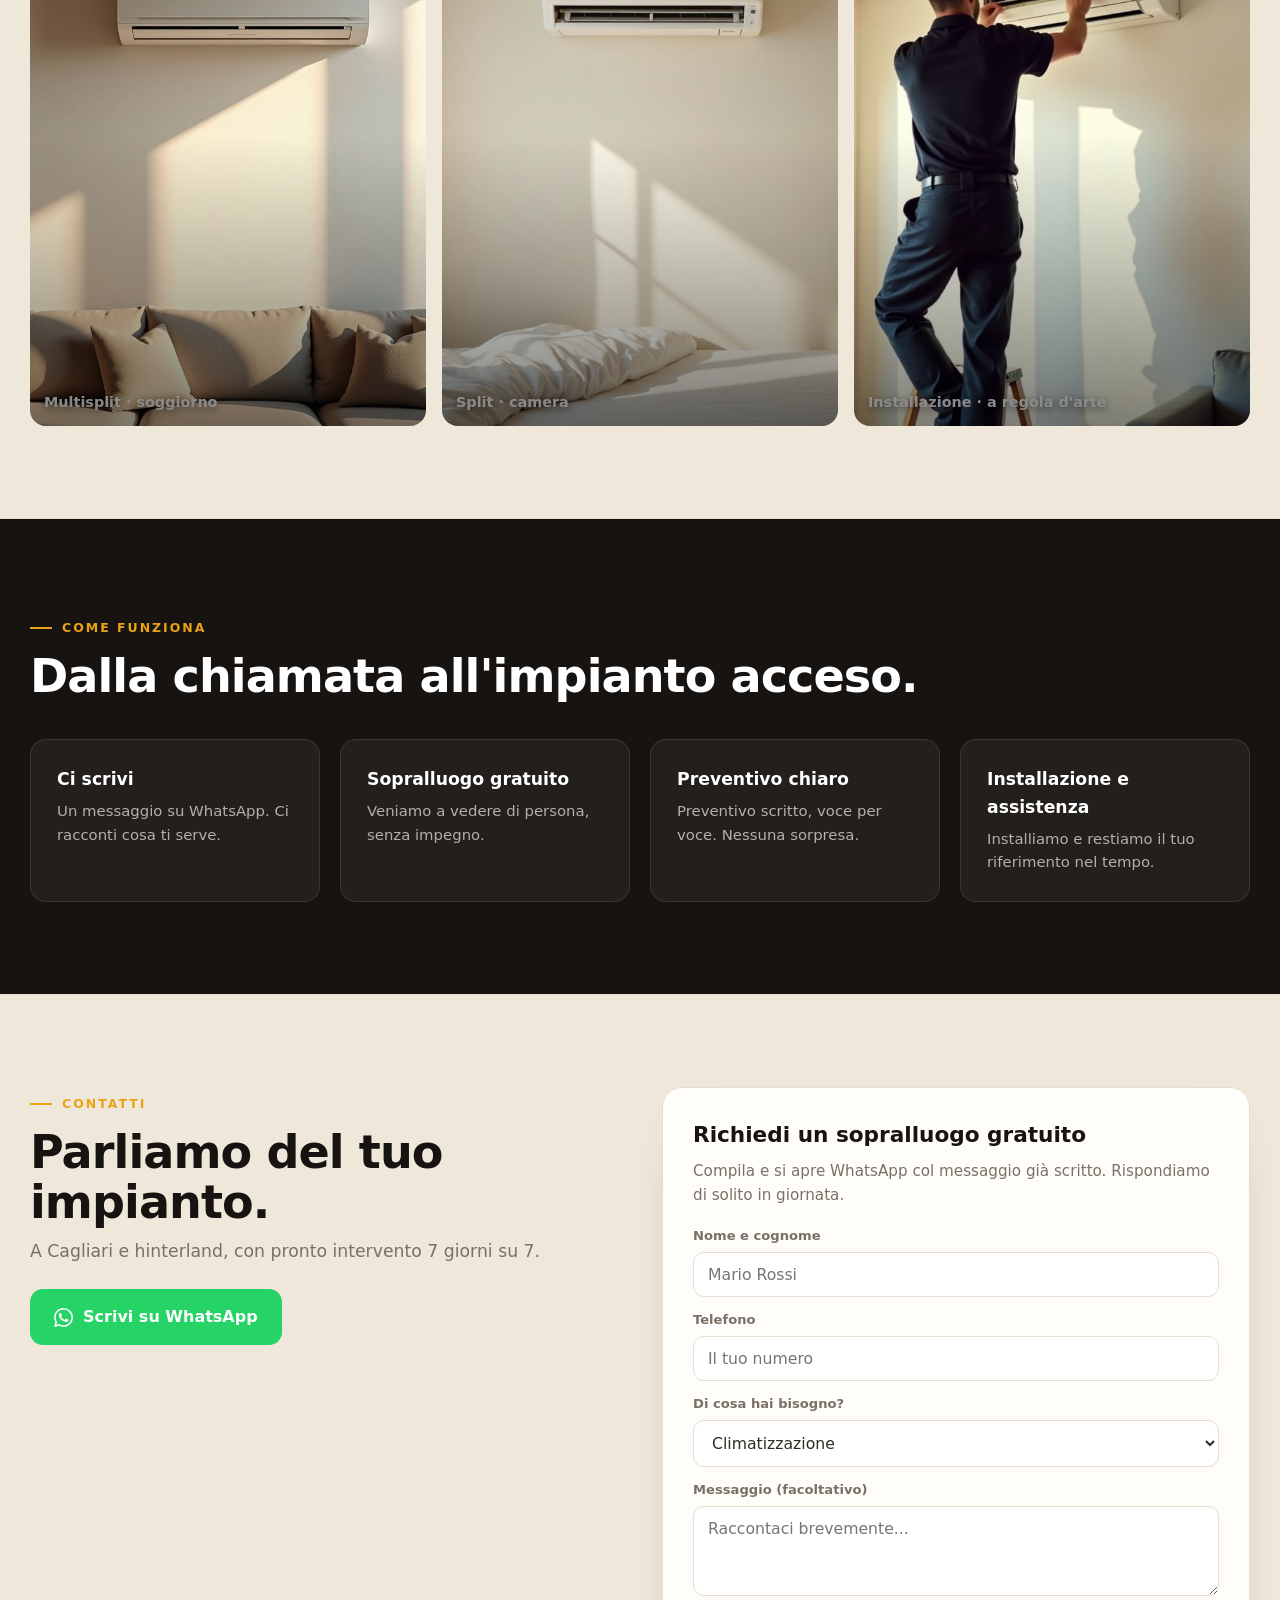
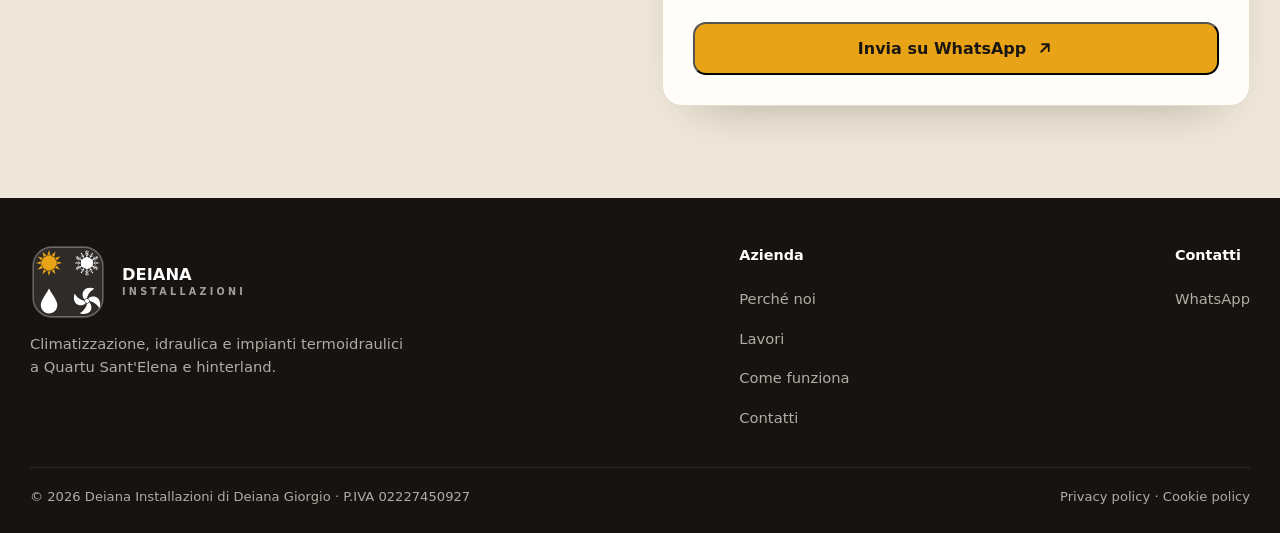
==== commit f1eafd78: "Add files via upload" ====
--- a/index.html
+++ b/index.html
@@ -168,7 +168,9 @@
   /* HERO */
   .hero{position:relative;min-height:100svh;display:flex;flex-direction:column;background:url("assets/hero.jpg") center/cover no-repeat}
   .hero::after{content:"";position:absolute;inset:0;pointer-events:none;background:linear-gradient(to top, rgba(20,15,10,.8) 0%, rgba(20,15,10,.28) 42%, rgba(20,15,10,.05) 70%, rgba(20,15,10,.3) 100%)}
-  .top{position:relative;z-index:3}
+  .top{position:fixed;top:0;left:0;right:0;z-index:50;transition:background .28s ease, box-shadow .28s ease, backdrop-filter .28s ease}
+    .top.fissa{background:rgba(23,19,16,.92);backdrop-filter:blur(10px);box-shadow:0 12px 34px -20px rgba(0,0,0,.9)}
+    @supports not (backdrop-filter:blur(2px)){.top.fissa{background:rgba(23,19,16,.98)}}
   .nav{display:flex;align-items:center;justify-content:space-between;height:82px;color:#fff}
   .brand{display:flex;align-items:center;gap:12px}
   .brand .logo{width:58px;height:58px}
@@ -330,7 +332,38 @@
     .fgrid{gap:22px}
 
   }
-</style>
+
+    /* SERVIZI A PILA (modello Murru): ogni card si incolla sotto la barra e
+       la successiva le sale sopra. L ordine di impilamento e' --i. */
+    .sstack{display:flex;flex-direction:column;gap:14vh;margin-top:38px;padding-bottom:8vh}
+    .scard{position:sticky;top:calc(82px + 14px);z-index:var(--i);display:grid;
+      grid-template-columns:minmax(0,1.08fr) minmax(0,.92fr);align-items:stretch;
+      height:min(72vh,30rem);border-radius:22px;overflow:hidden;background:var(--card);
+      box-shadow:0 24px 50px -26px rgba(23,19,16,.45),0 0 0 1px rgba(23,19,16,.06)}
+    .scard:nth-child(2){background:var(--accent);color:#2a2112}
+    .scard:nth-child(3){background:var(--ink);color:rgba(243,237,227,.78)}
+    .scard:nth-child(3) h3{color:#fff}
+    .scard:nth-child(4){background:#efe7d9}
+    .smedia{background:#e7ded1;overflow:hidden}
+    .smedia img{width:100%;height:100%;object-fit:cover;display:block}
+    .smedia.ico{display:grid;place-items:center;background:rgba(23,19,16,.07)}
+    .smedia.ico svg{width:min(46%,160px);height:auto;color:var(--ink);opacity:.45;stroke-width:1.4}
+    .sbody{display:flex;flex-direction:column;justify-content:flex-end;gap:12px;
+      padding:clamp(22px,3vw,40px)}
+    .snum{font-family:var(--font-d);font-weight:800;line-height:1;letter-spacing:-.04em;
+      font-size:clamp(2.2rem,5vw,3.3rem);opacity:.32;margin:0 auto 0 0}
+    .scard h3{font-family:var(--font-d);font-weight:800;margin:0;
+      font-size:clamp(1.35rem,2.6vw,1.95rem);color:var(--ink)}
+    .scard .txt{margin:0;max-width:30rem;line-height:1.55;font-size:1rem;opacity:.86}
+    @media(max-width:1000px){
+      .scard{grid-template-columns:1fr;height:min(78vh,32rem);top:calc(68px + 10px)}
+      .smedia{min-height:40%}
+      .sbody{padding:20px 20px 24px}
+      .sstack{gap:10vh}
+    }
+    @media(prefers-reduced-motion:reduce){.scard{position:static;height:auto}
+      .smedia{min-height:220px}}
+  </style>
 </head>
 <body><svg width="0" height="0" style="position:absolute" aria-hidden="true"><defs><g id="marchio"><g transform="translate(23.91 23.76) scale(0.1017)" fill="#E8A317" fill-rule="evenodd"><path d="M 911 509 C 916 511 936 513 943 514 C 1008 523 1074 521 1139 508 C 1149 520 1165 534 1176 545 C 1238 599 1312 638 1392 658 C 1410 753 1473 841 1539 908 C 1522 977 1524 1073 1539 1142 C 1474 1206 1412 1300 1387 1388 C 1299 1411 1220 1462 1154 1523 C 1150 1527 1143 1538 1138 1539 C 1063 1523 981 1520 907 1539 C 835 1462 766 1416 662 1392 C 659 1377 650 1354 644 1339 C 614 1262 568 1200 509 1142 C 522 1064 524 984 509 906 C 585 833 628 757 661 658 C 734 637 801 602 860 554 C 876 541 894 522 910 510 L 911 509 z"/><path d="M 1007 610 C 1236 600 1429 778 1438 1007 C 1448 1236 1269 1429 1040 1438 C 812 1447 619 1269 610 1040 C 600 812 778 619 1007 610 z"/><path d="M 1456 276 C 1456 280 1450 302 1449 307 L 1433 376 L 1391 547 C 1386 569 1381 593 1375 615 C 1334 603 1289 579 1254 556 C 1233 542 1214 529 1196 512 C 1236 471 1290 425 1332 386 C 1359 362 1386 337 1414 313 C 1427 301 1442 287 1456 276 z"/><path d="M 675 1434 C 748 1458 800 1486 856 1540 C 839 1556 812 1577 794 1593 C 760 1623 726 1653 692 1683 C 662 1710 625 1744 594 1770 L 675 1434 z"/><path d="M 1765 595 L 1767 595 L 1767 596 C 1764 602 1748 620 1742 626 C 1724 647 1705 668 1686 689 L 1594 792 C 1576 812 1558 834 1539 853 C 1523 836 1508 817 1495 797 C 1474 765 1444 711 1434 674 C 1448 669 1467 665 1482 662 C 1506 656 1529 650 1553 645 C 1624 628 1694 611 1765 595 z"/><path d="M 596 279 C 606 284 651 327 663 338 L 854 511 C 832 528 818 540 795 555 C 759 580 714 603 673 615 C 668 597 664 575 660 556 L 635 447 C 622 391 608 334 596 279 z"/><path d="M 1538 1198 C 1541 1200 1554 1214 1557 1217 C 1572 1233 1587 1250 1602 1266 C 1659 1329 1718 1392 1774 1455 C 1746 1449 1718 1442 1690 1436 L 1432 1373 C 1454 1314 1496 1245 1538 1198 z"/><path d="M 1369 1433 L 1370 1434 C 1374 1440 1450 1742 1456 1770 C 1425 1744 1394 1716 1364 1689 C 1344 1670 1321 1651 1301 1633 L 1195 1538 C 1249 1490 1302 1460 1369 1433 z"/><path d="M 509 1198 C 509 1198 509 1198 510 1198 C 549 1236 602 1326 614 1374 C 531 1392 449 1414 366 1433 C 337 1440 307 1448 278 1454 C 339 1384 403 1315 465 1246 C 479 1230 494 1213 509 1198 z"/><path d="M 280 595 C 302 599 325 606 346 611 L 459 638 C 509 650 567 661 616 675 C 602 713 577 758 556 792 C 541 814 525 834 508 853 C 447 781 382 712 320 641 C 307 626 292 611 280 595 z"/><path d="M 471 926 C 478 927 483 1016 483 1027 C 483 1058 479 1089 474 1120 L 242 1049 C 214 1040 186 1032 158 1024 C 171 1019 190 1014 203 1010 C 228 1002 254 995 279 987 C 322 973 366 959 409 946 C 429 940 451 932 471 926 z"/><path d="M 1576 926 C 1612 939 1657 952 1694 963 C 1759 984 1824 1004 1889 1023 C 1863 1032 1834 1041 1807 1049 C 1730 1072 1652 1096 1574 1119 C 1562 1054 1561 990 1576 926 z"/><path d="M 1023 160 C 1028 164 1111 447 1119 474 C 1089 480 1056 482 1026 483 C 993 483 960 480 928 473 C 946 418 963 358 980 302 L 1023 160 z"/><path d="M 1001 1564 C 1033 1561 1086 1568 1117 1574 L 1029 1874 L 1024 1891 C 1018 1873 1012 1851 1007 1833 L 981 1747 C 964 1691 944 1630 928 1573 C 953 1570 976 1566 1001 1564 z"/></g><g transform="translate(290.79 35.52) scale(0.0905)" fill="#FFFFFF" fill-rule="evenodd"><path d="M 1017 51 C 1018 51 1020 51 1022 51 C 1048 50 1045 73 1046 92 C 1046 99 1046 106 1046 113 C 1046 141 1046 170 1045 198 L 1097 158 C 1107 149 1117 141 1129 134 C 1148 121 1169 146 1155 162 C 1148 171 1132 181 1122 189 C 1097 208 1071 228 1046 248 C 1047 269 1046 291 1046 312 C 1074 289 1104 266 1133 245 C 1151 231 1174 257 1157 274 C 1145 285 1132 295 1120 305 C 1095 325 1071 344 1046 364 L 1046 425 C 1066 409 1085 394 1104 378 C 1114 371 1134 352 1147 352 C 1162 353 1169 374 1158 386 C 1146 398 1133 407 1120 418 C 1096 438 1072 457 1047 476 C 1046 496 1046 537 1047 556 C 1061 566 1090 582 1106 591 C 1141 610 1176 629 1210 648 C 1224 624 1238 600 1252 576 L 1234 486 C 1231 471 1228 456 1225 440 C 1222 417 1255 410 1263 432 C 1267 444 1269 457 1272 470 L 1283 525 C 1303 488 1326 451 1346 414 C 1339 408 1307 390 1306 382 C 1304 347 1350 384 1362 390 C 1371 377 1379 362 1389 347 C 1379 326 1376 306 1393 287 C 1403 277 1416 271 1430 271 C 1475 271 1497 323 1466 356 C 1454 369 1436 370 1420 370 C 1415 381 1403 400 1396 411 C 1409 420 1434 432 1440 445 C 1444 454 1430 464 1423 460 C 1409 453 1396 444 1382 436 C 1363 468 1339 508 1322 542 C 1340 537 1361 533 1379 529 C 1396 528 1428 510 1437 533 C 1447 562 1407 564 1388 568 C 1370 572 1352 576 1333 580 C 1323 582 1308 585 1299 588 L 1297 589 C 1282 616 1266 644 1251 672 C 1293 693 1334 717 1377 737 C 1397 747 1417 758 1438 766 C 1449 762 1461 754 1472 748 C 1473 744 1474 739 1475 735 C 1481 708 1488 681 1494 654 C 1498 639 1501 624 1506 609 C 1510 598 1527 596 1535 603 C 1539 607 1542 612 1542 618 C 1541 631 1537 644 1534 657 L 1518 725 L 1576 694 C 1582 665 1589 636 1596 606 C 1599 590 1602 572 1608 557 C 1614 537 1647 544 1643 566 C 1641 578 1639 589 1636 601 L 1622 666 C 1632 661 1670 640 1678 633 C 1690 593 1694 547 1707 506 C 1712 488 1746 492 1743 513 C 1741 526 1739 537 1736 549 C 1731 570 1726 591 1721 611 C 1748 596 1776 581 1803 565 C 1813 560 1836 547 1845 544 L 1846 544 C 1866 548 1875 566 1857 579 C 1845 588 1828 596 1814 604 L 1742 645 C 1771 658 1805 667 1835 683 C 1851 692 1854 701 1844 718 C 1839 721 1833 724 1826 721 C 1810 715 1795 707 1779 701 C 1765 695 1751 690 1737 684 C 1724 680 1710 675 1698 669 C 1679 680 1660 692 1640 702 C 1657 710 1674 714 1692 721 C 1705 726 1750 737 1755 750 C 1760 762 1750 773 1737 777 C 1723 774 1704 766 1690 761 C 1659 750 1628 739 1597 728 C 1577 739 1557 752 1536 762 C 1553 768 1571 774 1588 780 C 1603 785 1621 791 1635 798 C 1654 808 1644 826 1627 833 C 1595 824 1563 810 1531 800 C 1520 796 1509 793 1498 789 C 1482 797 1466 802 1465 823 C 1464 842 1465 862 1465 881 L 1465 1001 L 1560 1001 C 1574 984 1594 966 1610 950 C 1626 934 1642 918 1658 903 C 1664 897 1676 897 1682 903 C 1701 921 1676 938 1665 950 C 1648 968 1629 984 1613 1002 C 1647 999 1700 1001 1735 1001 C 1735 990 1732 956 1742 948 C 1750 942 1759 948 1765 955 C 1766 970 1765 986 1765 1001 L 1793 1001 C 1804 984 1812 976 1833 974 C 1887 968 1910 1041 1863 1068 C 1838 1082 1806 1072 1793 1047 L 1766 1046 C 1766 1055 1769 1093 1762 1097 C 1728 1119 1735 1064 1735 1047 C 1695 1047 1654 1047 1614 1046 C 1636 1070 1665 1091 1685 1118 C 1688 1121 1689 1124 1689 1128 C 1689 1134 1686 1139 1682 1142 C 1678 1146 1673 1147 1667 1147 C 1659 1146 1651 1137 1645 1131 C 1617 1102 1586 1076 1559 1046 C 1528 1047 1496 1047 1465 1047 L 1465 1157 C 1465 1179 1463 1212 1467 1233 C 1469 1244 1492 1254 1502 1259 C 1542 1247 1581 1227 1621 1217 C 1642 1214 1653 1244 1631 1252 C 1601 1264 1570 1276 1540 1285 C 1560 1296 1580 1307 1599 1318 C 1604 1317 1609 1315 1614 1313 C 1654 1299 1694 1282 1734 1269 C 1743 1272 1749 1275 1753 1284 C 1760 1300 1740 1307 1728 1311 C 1700 1322 1670 1332 1642 1344 C 1658 1353 1682 1368 1698 1378 C 1707 1374 1716 1370 1725 1367 C 1759 1354 1794 1339 1828 1328 C 1842 1324 1860 1353 1836 1364 C 1817 1373 1797 1380 1777 1387 C 1764 1391 1752 1398 1739 1401 C 1766 1417 1794 1430 1821 1446 C 1836 1454 1876 1469 1866 1491 C 1863 1496 1859 1499 1854 1501 C 1848 1503 1843 1501 1838 1499 C 1824 1491 1809 1483 1795 1475 C 1772 1462 1748 1450 1725 1438 C 1728 1454 1747 1538 1744 1547 C 1742 1554 1736 1558 1730 1562 C 1721 1561 1712 1561 1709 1551 C 1705 1542 1704 1532 1702 1522 C 1698 1503 1694 1483 1690 1463 C 1688 1450 1684 1422 1680 1411 C 1660 1402 1640 1390 1621 1378 C 1623 1386 1625 1400 1627 1408 C 1632 1432 1637 1456 1641 1481 C 1638 1489 1634 1494 1625 1497 C 1603 1504 1601 1478 1598 1464 C 1591 1428 1585 1391 1575 1356 C 1557 1345 1536 1334 1518 1323 C 1524 1344 1528 1367 1533 1389 C 1535 1400 1545 1433 1542 1442 C 1540 1447 1535 1451 1530 1453 C 1525 1455 1520 1454 1516 1452 C 1503 1445 1500 1417 1497 1404 L 1483 1340 C 1480 1329 1478 1314 1474 1304 L 1474 1302 C 1457 1294 1445 1279 1426 1287 C 1408 1296 1390 1306 1372 1316 C 1334 1338 1291 1356 1253 1380 C 1266 1405 1280 1429 1295 1453 C 1332 1460 1371 1475 1408 1483 C 1415 1484 1427 1487 1432 1493 C 1435 1498 1437 1503 1436 1509 C 1435 1514 1432 1519 1428 1522 C 1426 1524 1420 1526 1417 1526 C 1385 1522 1353 1506 1321 1502 C 1341 1538 1362 1576 1383 1612 C 1396 1605 1411 1594 1425 1590 C 1433 1586 1444 1597 1441 1605 C 1436 1618 1408 1631 1396 1638 C 1406 1653 1412 1664 1420 1680 C 1432 1677 1441 1678 1453 1683 C 1466 1689 1475 1700 1479 1714 C 1483 1727 1482 1741 1475 1753 C 1469 1765 1459 1773 1446 1777 C 1405 1789 1364 1747 1387 1705 C 1380 1691 1369 1671 1361 1658 C 1350 1663 1321 1684 1314 1682 C 1275 1666 1342 1636 1346 1634 C 1331 1601 1302 1556 1283 1522 C 1279 1551 1272 1583 1267 1612 C 1263 1632 1237 1638 1226 1614 C 1227 1603 1233 1573 1235 1560 C 1240 1530 1245 1500 1250 1469 C 1239 1448 1223 1423 1211 1401 C 1201 1405 1167 1424 1156 1431 C 1120 1451 1082 1470 1047 1491 C 1047 1513 1046 1548 1048 1569 C 1057 1579 1072 1590 1083 1598 L 1130 1637 C 1144 1648 1174 1666 1158 1687 C 1156 1691 1151 1693 1146 1694 C 1134 1695 1117 1678 1108 1670 C 1087 1654 1067 1637 1047 1620 C 1046 1641 1046 1663 1046 1684 C 1078 1706 1109 1737 1141 1760 C 1149 1766 1161 1775 1163 1786 C 1164 1794 1159 1801 1152 1805 C 1139 1812 1128 1802 1119 1794 C 1096 1774 1070 1756 1046 1736 C 1047 1756 1046 1779 1046 1799 C 1067 1815 1088 1833 1109 1849 C 1124 1860 1139 1872 1154 1885 C 1160 1892 1162 1903 1156 1910 C 1140 1932 1116 1906 1101 1894 L 1046 1850 L 1046 1929 C 1046 1938 1046 1948 1046 1957 C 1046 1976 1048 1991 1026 1994 C 1014 1994 1010 1990 1004 1980 C 1002 1942 1004 1888 1004 1848 C 997 1853 985 1863 978 1869 C 966 1878 954 1888 943 1897 C 934 1904 920 1918 909 1918 C 892 1917 885 1896 897 1885 C 907 1874 920 1865 931 1855 C 955 1836 979 1817 1004 1798 C 1004 1778 1004 1753 1003 1734 C 980 1755 953 1774 928 1795 C 922 1800 914 1807 905 1808 C 891 1809 880 1786 890 1776 C 924 1743 966 1714 1003 1683 C 1003 1661 1003 1640 1003 1619 C 985 1635 966 1650 947 1666 C 936 1675 925 1684 913 1693 C 893 1706 872 1679 885 1664 C 895 1653 911 1643 923 1633 C 949 1611 978 1591 1003 1568 L 1003 1492 C 981 1479 959 1468 937 1456 C 904 1436 869 1419 835 1400 C 823 1424 808 1449 794 1473 C 800 1499 806 1525 812 1552 C 814 1563 824 1600 825 1610 C 825 1614 824 1618 822 1621 C 814 1634 790 1633 786 1616 C 782 1603 780 1589 777 1575 C 773 1558 767 1541 764 1524 C 742 1558 724 1596 701 1632 C 712 1639 744 1656 744 1666 C 745 1706 694 1662 686 1657 C 680 1669 670 1686 663 1697 L 664 1699 C 695 1757 624 1805 581 1765 C 571 1756 565 1743 565 1729 C 565 1716 572 1698 581 1689 C 596 1676 610 1674 629 1675 C 634 1660 641 1650 649 1637 C 641 1631 609 1614 609 1606 C 606 1567 649 1601 664 1610 C 684 1578 706 1537 725 1504 C 697 1512 664 1520 635 1527 C 625 1529 618 1522 614 1512 C 611 1502 617 1494 627 1489 C 642 1484 658 1481 674 1477 C 700 1470 726 1463 752 1456 C 764 1434 785 1400 794 1379 C 738 1345 667 1314 610 1280 C 598 1287 586 1293 574 1300 C 562 1343 555 1390 544 1434 C 540 1452 514 1456 504 1431 C 506 1425 507 1419 508 1412 C 516 1383 521 1353 528 1324 C 509 1334 493 1346 471 1356 C 468 1366 465 1384 463 1395 L 450 1461 C 448 1471 446 1482 443 1491 C 438 1505 417 1508 409 1495 C 402 1484 408 1467 410 1455 C 415 1431 420 1406 426 1382 C 413 1391 381 1408 367 1415 C 364 1424 362 1439 360 1448 L 349 1508 C 347 1520 346 1532 342 1544 C 338 1559 315 1560 307 1548 C 302 1541 305 1532 306 1524 C 311 1496 316 1468 322 1439 C 314 1443 298 1453 289 1458 C 272 1467 255 1477 237 1486 C 222 1494 196 1513 185 1490 C 176 1472 197 1462 209 1456 C 242 1439 274 1420 307 1402 C 275 1391 242 1377 211 1364 C 204 1361 198 1349 201 1342 C 212 1317 237 1334 254 1340 C 286 1352 318 1366 350 1377 L 406 1346 C 386 1337 304 1310 296 1296 C 294 1292 292 1288 294 1283 C 295 1278 300 1274 304 1272 C 308 1270 313 1269 317 1270 C 327 1271 356 1284 366 1288 C 394 1299 420 1310 448 1320 C 467 1311 487 1298 506 1288 C 482 1278 456 1268 431 1258 C 422 1255 414 1252 406 1247 C 406 1246 405 1246 405 1245 C 399 1234 402 1222 413 1217 C 423 1213 435 1218 444 1222 C 478 1236 513 1246 545 1260 L 583 1240 C 584 1176 583 1109 583 1046 C 559 1046 534 1046 509 1046 C 502 1046 495 1046 488 1046 L 483 1051 C 460 1075 437 1098 414 1121 C 407 1128 397 1139 390 1145 C 376 1155 357 1145 358 1127 C 359 1118 366 1112 372 1106 C 393 1086 413 1065 434 1045 L 313 1046 C 312 1059 320 1102 298 1101 C 276 1099 285 1066 284 1048 L 283 1046 C 274 1046 264 1046 255 1046 C 250 1054 245 1061 237 1066 C 198 1092 149 1056 160 1012 C 163 999 172 988 183 982 C 209 966 239 975 254 1002 L 284 1002 C 284 993 281 955 288 951 C 320 930 312 986 312 1002 C 353 1001 393 1001 434 1002 C 421 984 360 936 358 920 C 358 916 359 911 362 907 C 366 903 372 900 378 899 C 381 899 385 900 388 902 C 400 910 410 923 420 932 C 443 956 466 980 490 1001 C 518 1000 555 1001 583 1001 C 583 938 585 871 583 808 C 572 802 561 795 549 789 C 511 804 467 820 427 831 C 408 836 394 807 414 796 C 424 791 435 788 446 784 C 466 777 486 770 506 764 C 487 752 466 742 446 730 C 424 739 402 746 378 754 C 362 760 326 777 309 777 C 300 776 291 761 296 750 C 303 737 322 734 335 729 C 357 720 380 713 402 704 C 388 696 358 681 346 672 L 273 701 C 258 706 243 713 228 718 C 214 722 198 708 204 694 C 210 680 229 676 242 670 C 262 662 284 655 304 647 C 296 642 283 634 275 630 L 219 597 C 209 591 200 586 190 579 C 172 566 188 538 207 544 C 217 548 234 559 244 565 L 326 612 C 317 580 310 545 302 513 C 301 511 302 507 303 505 C 305 500 308 496 313 494 C 318 492 326 493 331 495 C 342 500 344 524 347 535 L 361 590 C 364 603 368 622 372 634 L 373 636 C 388 647 409 657 425 668 C 421 651 416 630 412 612 C 408 595 390 556 414 548 C 422 544 436 548 439 557 C 450 601 462 647 472 692 C 483 700 520 722 532 728 C 524 704 518 680 512 656 C 510 647 504 625 503 617 C 503 614 504 612 505 609 C 511 595 534 592 540 608 C 556 653 562 703 577 747 L 578 749 C 588 756 602 764 612 770 C 633 757 654 747 675 735 C 715 713 757 693 796 669 C 784 643 766 619 754 594 C 725 586 694 579 665 570 C 650 566 635 563 621 556 C 613 552 611 540 614 533 C 616 528 619 524 624 522 C 635 517 662 528 674 531 C 692 536 710 540 727 546 C 709 512 684 473 664 438 C 654 446 619 472 608 459 C 592 439 636 419 648 412 C 641 398 631 384 624 370 C 599 373 576 362 567 337 C 562 323 563 308 570 295 C 576 282 587 273 600 269 C 614 265 628 266 640 273 C 669 288 676 319 661 347 C 670 362 678 374 686 390 C 698 383 720 369 732 365 C 777 378 716 408 702 416 L 763 522 C 765 506 781 435 787 423 L 788 422 C 803 412 821 418 819 438 C 817 459 812 480 808 502 L 794 576 C 809 598 823 624 836 647 C 867 634 909 607 940 591 C 951 585 996 560 1003 554 C 1003 528 1003 502 1002 477 C 996 470 985 462 978 456 L 927 416 C 916 408 905 399 896 390 C 888 382 889 377 889 368 C 890 365 892 363 893 361 C 908 342 935 370 948 381 C 966 396 985 410 1003 424 L 1003 362 C 968 333 927 307 894 275 C 879 261 897 234 914 244 C 923 249 936 259 944 266 C 964 281 984 296 1003 312 L 1003 250 C 980 229 952 210 928 190 C 917 182 907 175 897 166 C 879 148 900 122 920 135 C 930 141 938 148 947 155 C 966 169 985 184 1003 199 L 1003 116 C 1003 100 1003 80 1005 64 C 1006 58 1012 54 1017 51 z"/></g><g transform="translate(32.81 288.37) scale(0.0934)" fill="#FFFFFF" fill-rule="evenodd"><path d="M 1021 125 C 1024 127 1059 196 1065 206 C 1088 248 1113 290 1138 331 C 1192 418 1247 504 1302 589 C 1414 763 1534 950 1592 1149 C 1606 1196 1619 1258 1619 1308 C 1619 1467 1561 1629 1449 1743 C 1338 1857 1186 1922 1027 1923 C 922 1924 828 1900 736 1850 C 594 1773 501 1646 455 1493 C 424 1392 420 1285 443 1182 C 471 1055 545 914 611 801 C 658 720 707 641 759 563 C 800 500 840 437 880 374 C 884 367 888 360 892 354 C 929 292 966 230 1000 166 C 1007 152 1013 138 1021 125 z"/><path d="M 1299 1744 L 1299 1744 C 1298 1747 1290 1753 1287 1755 L 1286 1754 C 1287 1750 1295 1746 1299 1744 z"/></g><g transform="translate(280.44 279.76) scale(0.1011)" fill="#FFFFFF" fill-rule="evenodd"><path d="M 1446 726 C 1448 725 1450 725 1453 725 C 1571 724 1671 768 1755 850 C 1784 878 1809 910 1828 946 C 1834 957 1839 968 1844 980 C 1906 1129 1915 1303 1867 1457 C 1864 1466 1858 1483 1853 1489 C 1849 1493 1844 1494 1838 1494 C 1833 1494 1828 1490 1825 1486 C 1814 1470 1805 1452 1794 1435 C 1772 1400 1747 1366 1719 1334 C 1693 1304 1664 1272 1634 1246 C 1518 1144 1354 1049 1199 1029 C 1199 970 1170 913 1121 880 C 1116 876 1110 873 1104 869 C 1117 857 1127 847 1141 836 C 1208 780 1296 746 1381 731 C 1401 727 1426 726 1446 726 z"/><path d="M 1178 1108 C 1192 1119 1214 1145 1224 1160 C 1299 1263 1334 1400 1315 1526 C 1298 1640 1241 1736 1148 1805 C 1027 1894 850 1916 704 1893 C 680 1889 572 1865 556 1848 C 553 1844 552 1839 552 1834 C 552 1829 555 1826 559 1823 C 575 1811 596 1802 613 1791 C 653 1766 693 1739 728 1708 C 863 1593 1011 1380 1025 1199 C 1092 1198 1144 1164 1178 1108 z"/><path d="M 202 556 C 211 556 219 557 224 566 C 240 595 255 625 275 652 C 400 828 630 996 847 1014 C 847 1030 849 1046 852 1062 C 865 1114 895 1151 941 1178 C 904 1218 877 1238 829 1264 C 717 1323 585 1339 463 1302 C 358 1269 269 1196 217 1098 C 137 945 134 745 185 583 C 188 571 191 562 202 556 z"/><path d="M 1212 147 C 1224 147 1235 147 1246 147 C 1317 149 1388 162 1454 186 C 1467 191 1495 198 1494 216 C 1493 220 1489 226 1485 228 C 1469 238 1451 246 1435 257 C 1402 278 1369 301 1338 325 C 1189 442 1046 658 1024 849 C 995 849 972 855 947 868 C 910 888 897 901 872 935 C 867 929 858 922 853 916 C 843 907 834 897 826 886 C 766 810 734 703 728 607 C 722 489 769 379 846 292 C 938 189 1078 154 1212 147 z"/><path d="M 1009 882 C 1088 874 1158 932 1166 1010 C 1174 1089 1116 1159 1038 1167 C 959 1175 889 1117 881 1038 C 873 960 931 890 1009 882 z"/></g></g></defs></svg>
 
@@ -345,7 +378,7 @@
   </div></div>
   <div class="hbody"><div class="wrap">
     <h1>Il clima perfetto in casa tua.</h1>
-    <p class="sub">Installazione e manutenzione di climatizzazione e impianti termoidraulici a Quartu e in tutto l'hinterland.</p>
+    <p class="sub">Installazione e manutenzione di climatizzazione e impianti termoidraulici a Cagliari e in tutto l'hinterland.</p>
     <div class="cta">
       <a class="btn btn-p" href="#contatti">Sopralluogo gratuito <svg viewBox="0 0 24 24" fill="none" stroke="currentColor" stroke-width="2.4" stroke-linecap="round"><path d="M7 17 17 7M8 7h9v9"/></svg></a>
       <a class="btn btn-wa" href="https://wa.me/393347144585?text=Salve%2C%20vi%20scrivo%20dal%20sito.%20Avrei%20bisogno%20di%20" target="_blank" rel="noopener"><svg viewBox="0 0 24 24" fill="currentColor" aria-hidden="true"><path d="M17.47 14.38c-.3-.15-1.76-.87-2.03-.97-.27-.1-.47-.15-.67.15-.2.3-.77.97-.94 1.16-.17.2-.35.22-.64.08-.3-.15-1.26-.47-2.39-1.48-.89-.79-1.48-1.76-1.66-2.06-.17-.3-.02-.46.13-.6.14-.14.3-.35.45-.52.15-.18.2-.3.3-.5.1-.2.05-.37-.03-.52-.07-.15-.67-1.61-.91-2.21-.25-.58-.49-.5-.67-.51h-.57c-.2 0-.52.07-.8.37-.27.3-1.04 1.02-1.04 2.48s1.07 2.87 1.22 3.07c.15.2 2.1 3.2 5.08 4.49.7.3 1.26.49 1.69.62.71.23 1.36.2 1.87.12.57-.09 1.76-.72 2-1.41.25-.7.25-1.29.18-1.42-.08-.12-.28-.2-.57-.34M12.05 21.79h-.01a9.87 9.87 0 0 1-5.03-1.38l-.36-.21-3.74.98 1-3.65-.24-.37a9.86 9.86 0 0 1-1.51-5.26c0-5.45 4.44-9.89 9.89-9.89 2.64 0 5.12 1.03 6.99 2.9a9.82 9.82 0 0 1 2.89 6.99c0 5.45-4.44 9.89-9.88 9.89m8.41-18.3A11.82 11.82 0 0 0 12.05 0C5.5 0 .16 5.34.16 11.89c0 2.1.55 4.14 1.59 5.95L.06 24l6.3-1.65a11.88 11.88 0 0 0 5.69 1.45c6.55 0 11.89-5.34 11.89-11.89 0-3.18-1.24-6.17-3.48-8.41"/></svg>Scrivi su WhatsApp</a>
@@ -358,12 +391,7 @@
   <span class="kicker">Cosa facciamo</span>
   <h2>Tutto quello che serve al clima di casa.</h2>
   <p class="lead">Dall'installazione alla manutenzione, un unico referente per climatizzazione, idraulica e manutenzione.</p>
-  <div class="grid3">
-    <div class="card"><div class="cic"><svg viewBox="0 0 24 24" fill="none" stroke="currentColor" stroke-width="2"><rect x="2" y="5" width="20" height="9" rx="2"/><path d="M6 18q2 2 4 0M12 18q2 2 4 0"/></svg></div><h3>Climatizzazione</h3><p>Climatizzatori mono e multisplit Fujitsu, Daikin e Samsung. Dimensionamento corretto, estetica curata, massima efficienza.</p></div>
-    <div class="card"><div class="cic"><svg viewBox="0 0 24 24" fill="none" stroke="currentColor" stroke-width="2"><path d="M12 22a6 6 0 0 0 6-6c0-4-6-11-6-11S6 12 6 16a6 6 0 0 0 6 6z"/></svg></div><h3>Idraulica</h3><p>Impianti idraulici nuovi, riparazioni, perdite e scarichi. Interventi rapidi, puliti e a regola d'arte.</p></div>
-    <div class="card"><div class="cic"><svg viewBox="0 0 24 24" fill="none" stroke="currentColor" stroke-width="2"><path d="M13 2 4 14h7l-1 8 9-12h-7z"/></svg></div><h3>Pronto intervento 7/7</h3><p>Guasto improvviso? Siamo reperibili 7 giorni su 7 a Quartu e in tutto l'hinterland.</p></div>
-    <div class="card"><div class="cic"><svg viewBox="0 0 24 24" fill="none" stroke="currentColor" stroke-width="2"><circle cx="12" cy="12" r="3"/><path d="M12 2v3M12 19v3M2 12h3M19 12h3M5 5l2 2M17 17l2 2M19 5l-2 2M7 17l-2 2"/></svg></div><h3>Manutenzione</h3><p>Ricariche gas, sanificazione e controlli stagionali. Impianti che durano di più, consumano meno e non ti lasciano a piedi.</p></div>
-  </div>
+  <div class="sstack"><article class="scard" style="--i:1"><div class="smedia"><img src="assets/serv-climatizzazione.jpg" alt="Climatizzatore a parete appena installato in un soggiorno" loading="lazy" decoding="async" width="1400" height="1050"></div><div class="sbody"><p class="snum" aria-hidden="true">01</p><h3>Climatizzazione</h3><p class="txt">Climatizzatori mono e multisplit Fujitsu, Daikin e Samsung. Dimensionamento corretto, estetica curata, massima efficienza.</p></div></article><article class="scard" style="--i:2"><div class="smedia"><img src="assets/serv-idraulica.jpg" alt="Collettore idraulico e tubazioni in rame durante un intervento" loading="lazy" decoding="async" width="1400" height="1050"></div><div class="sbody"><p class="snum" aria-hidden="true">02</p><h3>Idraulica</h3><p class="txt">Impianti idraulici nuovi, riparazioni, perdite e scarichi. Interventi rapidi, puliti e a regola d'arte.</p></div></article><article class="scard" style="--i:3"><div class="smedia"><img src="assets/serv-pronto-intervento.jpg" alt="Tecnico al lavoro su un motore esterno in balcone" loading="lazy" decoding="async" width="1400" height="1050"></div><div class="sbody"><p class="snum" aria-hidden="true">03</p><h3>Pronto intervento 7/7</h3><p class="txt">Guasto improvviso? Siamo reperibili 7 giorni su 7 a Quartu e in tutto l'hinterland.</p></div></article><article class="scard" style="--i:4"><div class="smedia"><img src="assets/serv-manutenzione.jpg" alt="Pulizia del filtro di un climatizzatore a parete" loading="lazy" decoding="async" width="1400" height="1050"></div><div class="sbody"><p class="snum" aria-hidden="true">04</p><h3>Manutenzione</h3><p class="txt">Ricariche gas, sanificazione e controlli stagionali. Impianti che durano di più, consumano meno e non ti lasciano a piedi.</p></div></article></div>
 </div></section>
 
 <!-- MARCHI -->
@@ -380,7 +408,7 @@
   <div>
     <span class="kicker">Perché Deiana</span>
     <h2>Oltre trent'anni di impianti fatti bene.</h2>
-    <p class="lead">Giorgio Deiana ripara e installa impianti a Quartu da oltre trent'anni. Impianti dimensionati sul posto, montati puliti, lasciati in ordine.</p>
+    <p class="lead">Giorgio Deiana ripara e installa impianti a Cagliari da oltre trent'anni. Impianti dimensionati sul posto, montati puliti, lasciati in ordine.</p>
     <div class="checks">
       <div class="chk"><svg viewBox="0 0 24 24" fill="none" stroke="currentColor" stroke-width="2.4"><path d="M20 6 9 17l-5-5"/></svg><div><b>Una faccia sola.</b> Tratti sempre con la stessa persona, dal primo sopralluogo al collaudo.</div></div>
       <div class="chk"><svg viewBox="0 0 24 24" fill="none" stroke="currentColor" stroke-width="2.4"><path d="M20 6 9 17l-5-5"/></svg><div><b>Prodotti che durano.</b> Montiamo apparecchi di primo livello, con garanzia vera anche sul nostro lavoro.</div></div>
@@ -419,10 +447,8 @@
   <div>
     <span class="kicker">Contatti</span>
     <h2>Parliamo del tuo impianto.</h2>
-    <p class="lead">A Quartu Sant'Elena e in tutto l'hinterland, con pronto intervento 7 giorni su 7.</p>
-    <a class="btn btn-wa" style="margin-top:24px" href="https://wa.me/393347144585?text=Salve%2C%20vi%20scrivo%20dal%20sito.%20Avrei%20bisogno%20di%20" target="_blank" rel="noopener"><svg viewBox="0 0 24 24" fill="currentColor" aria-hidden="true"><path d="M17.47 14.38c-.3-.15-1.76-.87-2.03-.97-.27-.1-.47-.15-.67.15-.2.3-.77.97-.94 1.16-.17.2-.35.22-.64.08-.3-.15-1.26-.47-2.39-1.48-.89-.79-1.48-1.76-1.66-2.06-.17-.3-.02-.46.13-.6.14-.14.3-.35.45-.52.15-.18.2-.3.3-.5.1-.2.05-.37-.03-.52-.07-.15-.67-1.61-.91-2.21-.25-.58-.49-.5-.67-.51h-.57c-.2 0-.52.07-.8.37-.27.3-1.04 1.02-1.04 2.48s1.07 2.87 1.22 3.07c.15.2 2.1 3.2 5.08 4.49.7.3 1.26.49 1.69.62.71.23 1.36.2 1.87.12.57-.09 1.76-.72 2-1.41.25-.7.25-1.29.18-1.42-.08-.12-.28-.2-.57-.34M12.05 21.79h-.01a9.87 9.87 0 0 1-5.03-1.38l-.36-.21-3.74.98 1-3.65-.24-.37a9.86 9.86 0 0 1-1.51-5.26c0-5.45 4.44-9.89 9.89-9.89 2.64 0 5.12 1.03 6.99 2.9a9.82 9.82 0 0 1 2.89 6.99c0 5.45-4.44 9.89-9.88 9.89m8.41-18.3A11.82 11.82 0 0 0 12.05 0C5.5 0 .16 5.34.16 11.89c0 2.1.55 4.14 1.59 5.95L.06 24l6.3-1.65a11.88 11.88 0 0 0 5.69 1.45c6.55 0 11.89-5.34 11.89-11.89 0-3.18-1.24-6.17-3.48-8.41"/></svg>Scrivi su WhatsApp</a>
-    <p class="zones">Zone servite: tutta Cagliari e hinterland.</p>
-  </div>
+    <p class="lead">A Cagliari e hinterland, con pronto intervento 7 giorni su 7.</p>
+    <a class="btn btn-wa" style="margin-top:24px" href="https://wa.me/393347144585?text=Salve%2C%20vi%20scrivo%20dal%20sito.%20Avrei%20bisogno%20di%20" target="_blank" rel="noopener"><svg viewBox="0 0 24 24" fill="currentColor" aria-hidden="true"><path d="M17.47 14.38c-.3-.15-1.76-.87-2.03-.97-.27-.1-.47-.15-.67.15-.2.3-.77.97-.94 1.16-.17.2-.35.22-.64.08-.3-.15-1.26-.47-2.39-1.48-.89-.79-1.48-1.76-1.66-2.06-.17-.3-.02-.46.13-.6.14-.14.3-.35.45-.52.15-.18.2-.3.3-.5.1-.2.05-.37-.03-.52-.07-.15-.67-1.61-.91-2.21-.25-.58-.49-.5-.67-.51h-.57c-.2 0-.52.07-.8.37-.27.3-1.04 1.02-1.04 2.48s1.07 2.87 1.22 3.07c.15.2 2.1 3.2 5.08 4.49.7.3 1.26.49 1.69.62.71.23 1.36.2 1.87.12.57-.09 1.76-.72 2-1.41.25-.7.25-1.29.18-1.42-.08-.12-.28-.2-.57-.34M12.05 21.79h-.01a9.87 9.87 0 0 1-5.03-1.38l-.36-.21-3.74.98 1-3.65-.24-.37a9.86 9.86 0 0 1-1.51-5.26c0-5.45 4.44-9.89 9.89-9.89 2.64 0 5.12 1.03 6.99 2.9a9.82 9.82 0 0 1 2.89 6.99c0 5.45-4.44 9.89-9.88 9.89m8.41-18.3A11.82 11.82 0 0 0 12.05 0C5.5 0 .16 5.34.16 11.89c0 2.1.55 4.14 1.59 5.95L.06 24l6.3-1.65a11.88 11.88 0 0 0 5.69 1.45c6.55 0 11.89-5.34 11.89-11.89 0-3.18-1.24-6.17-3.48-8.41"/></svg>Scrivi su WhatsApp</a>  </div>
   <div class="form">
     <h3>Richiedi un sopralluogo gratuito</h3>
     <p class="s">Compila e si apre WhatsApp col messaggio già scritto. Rispondiamo di solito in giornata.</p>
@@ -467,5 +493,16 @@
   });
 })();
 </script>
+<script>
+/* barra fissa: lo sfondo scuro compare solo dopo che si e' scrollato,
+   cosi' sulla hero resta trasparente e piu' in basso il testo bianco si legge */
+(function(){
+  var top = document.querySelector('.top');
+  if(!top) return;
+  var aggiorna = function(){ top.classList.toggle('fissa', window.scrollY > 24); };
+  aggiorna();
+  window.addEventListener('scroll', aggiorna, {passive:true});
+})();
+</script>
 </body>
 </html>
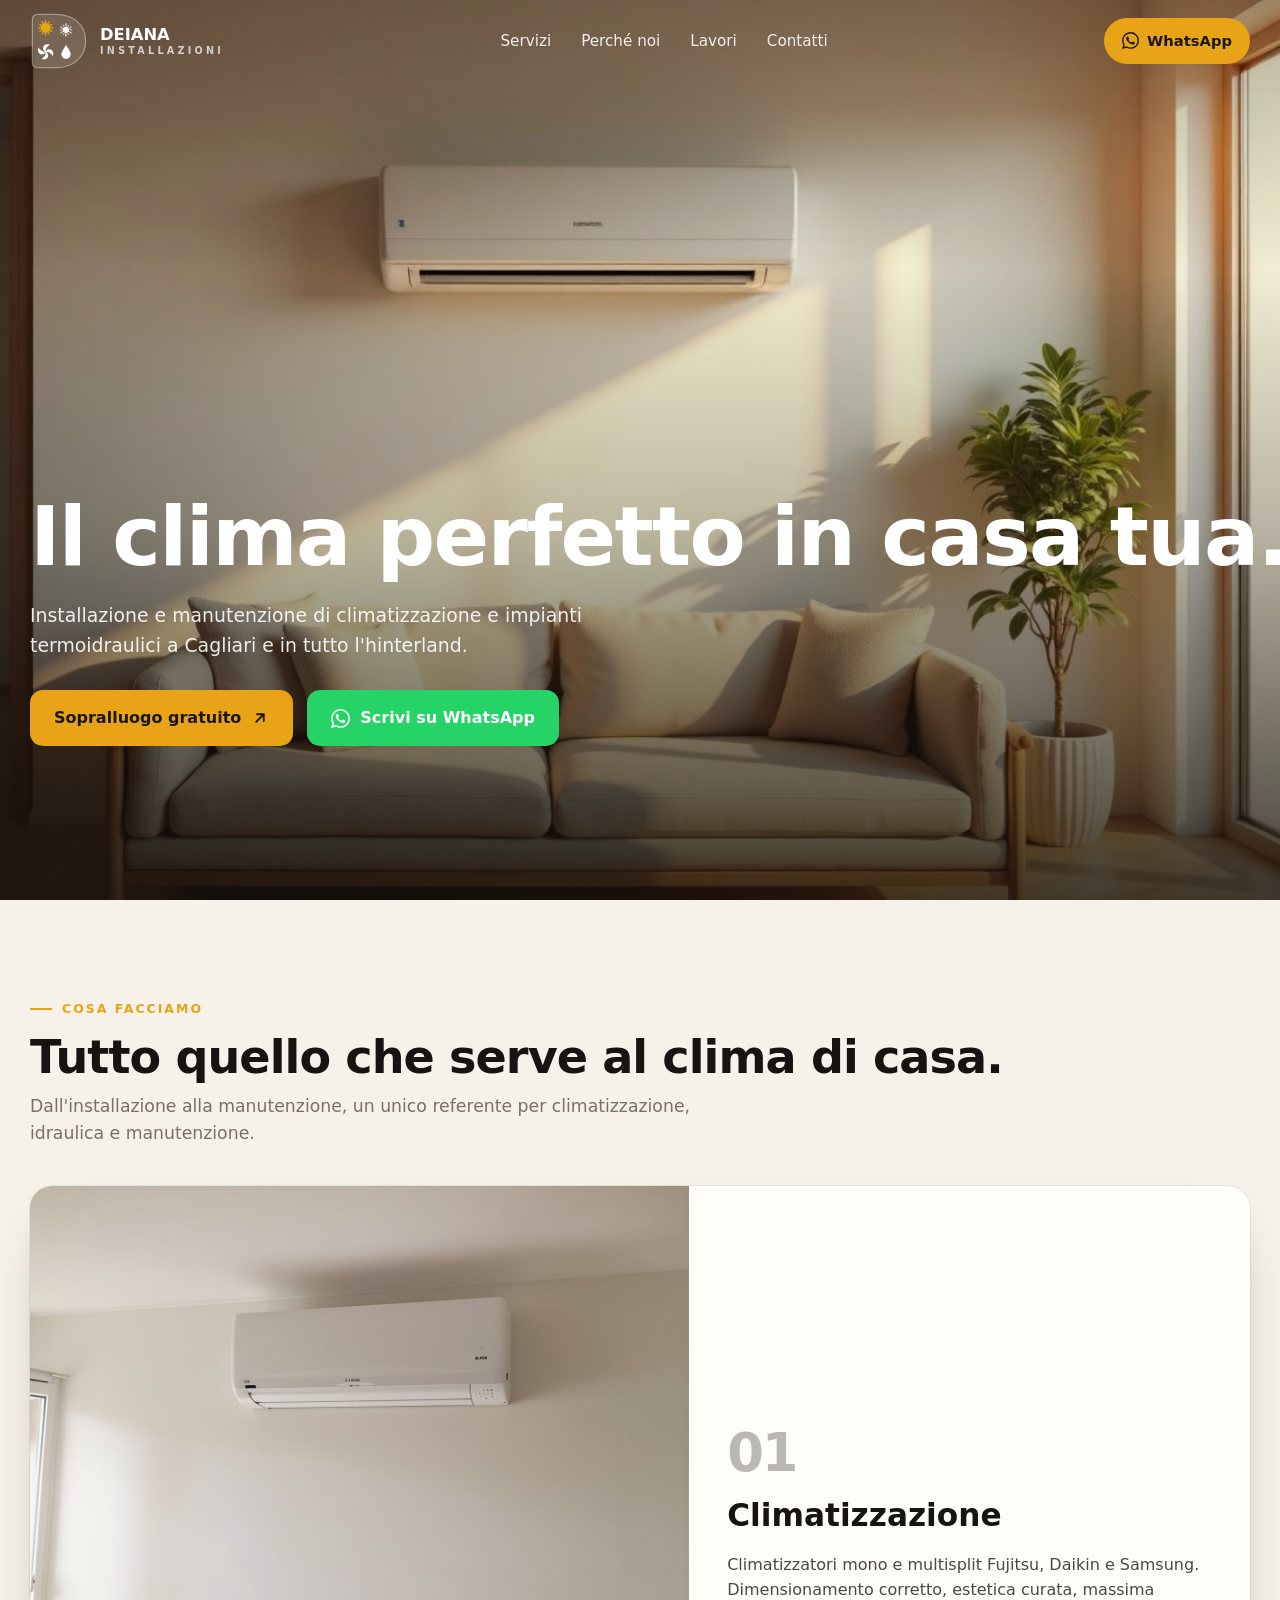
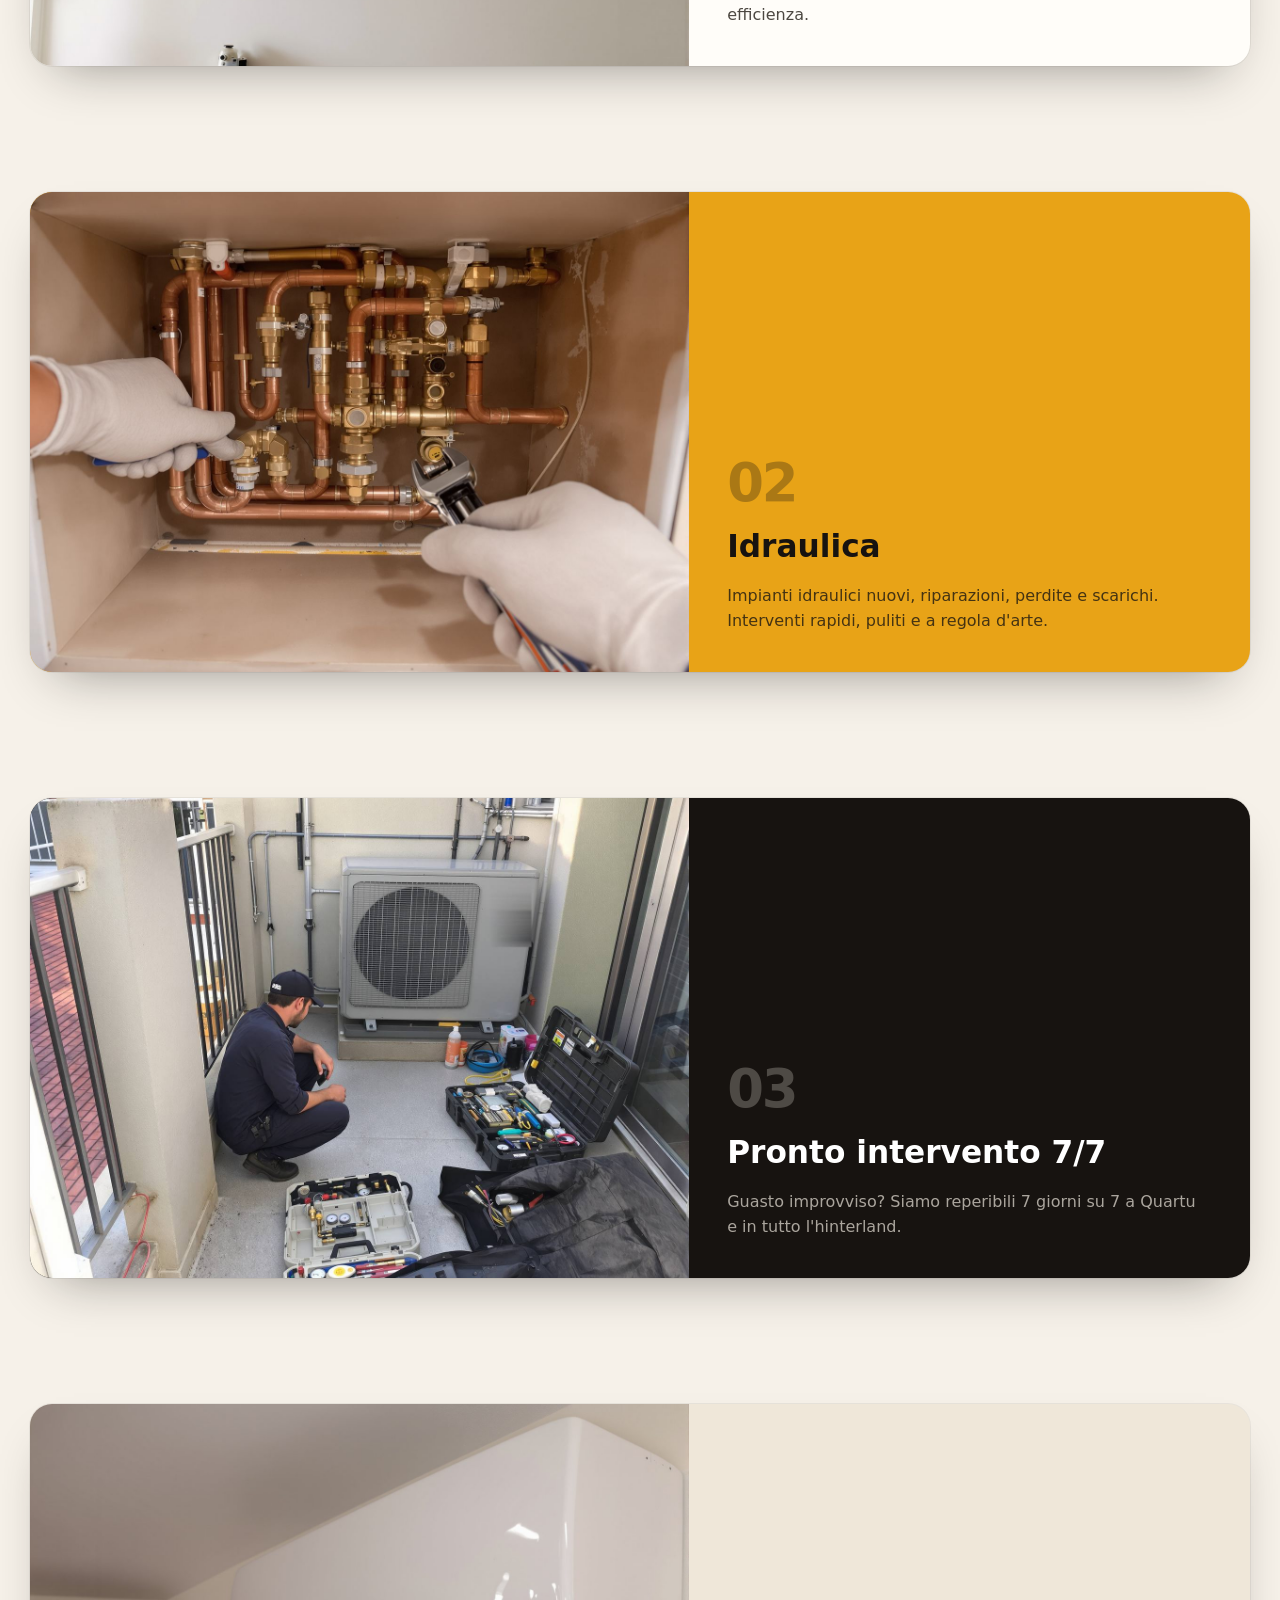
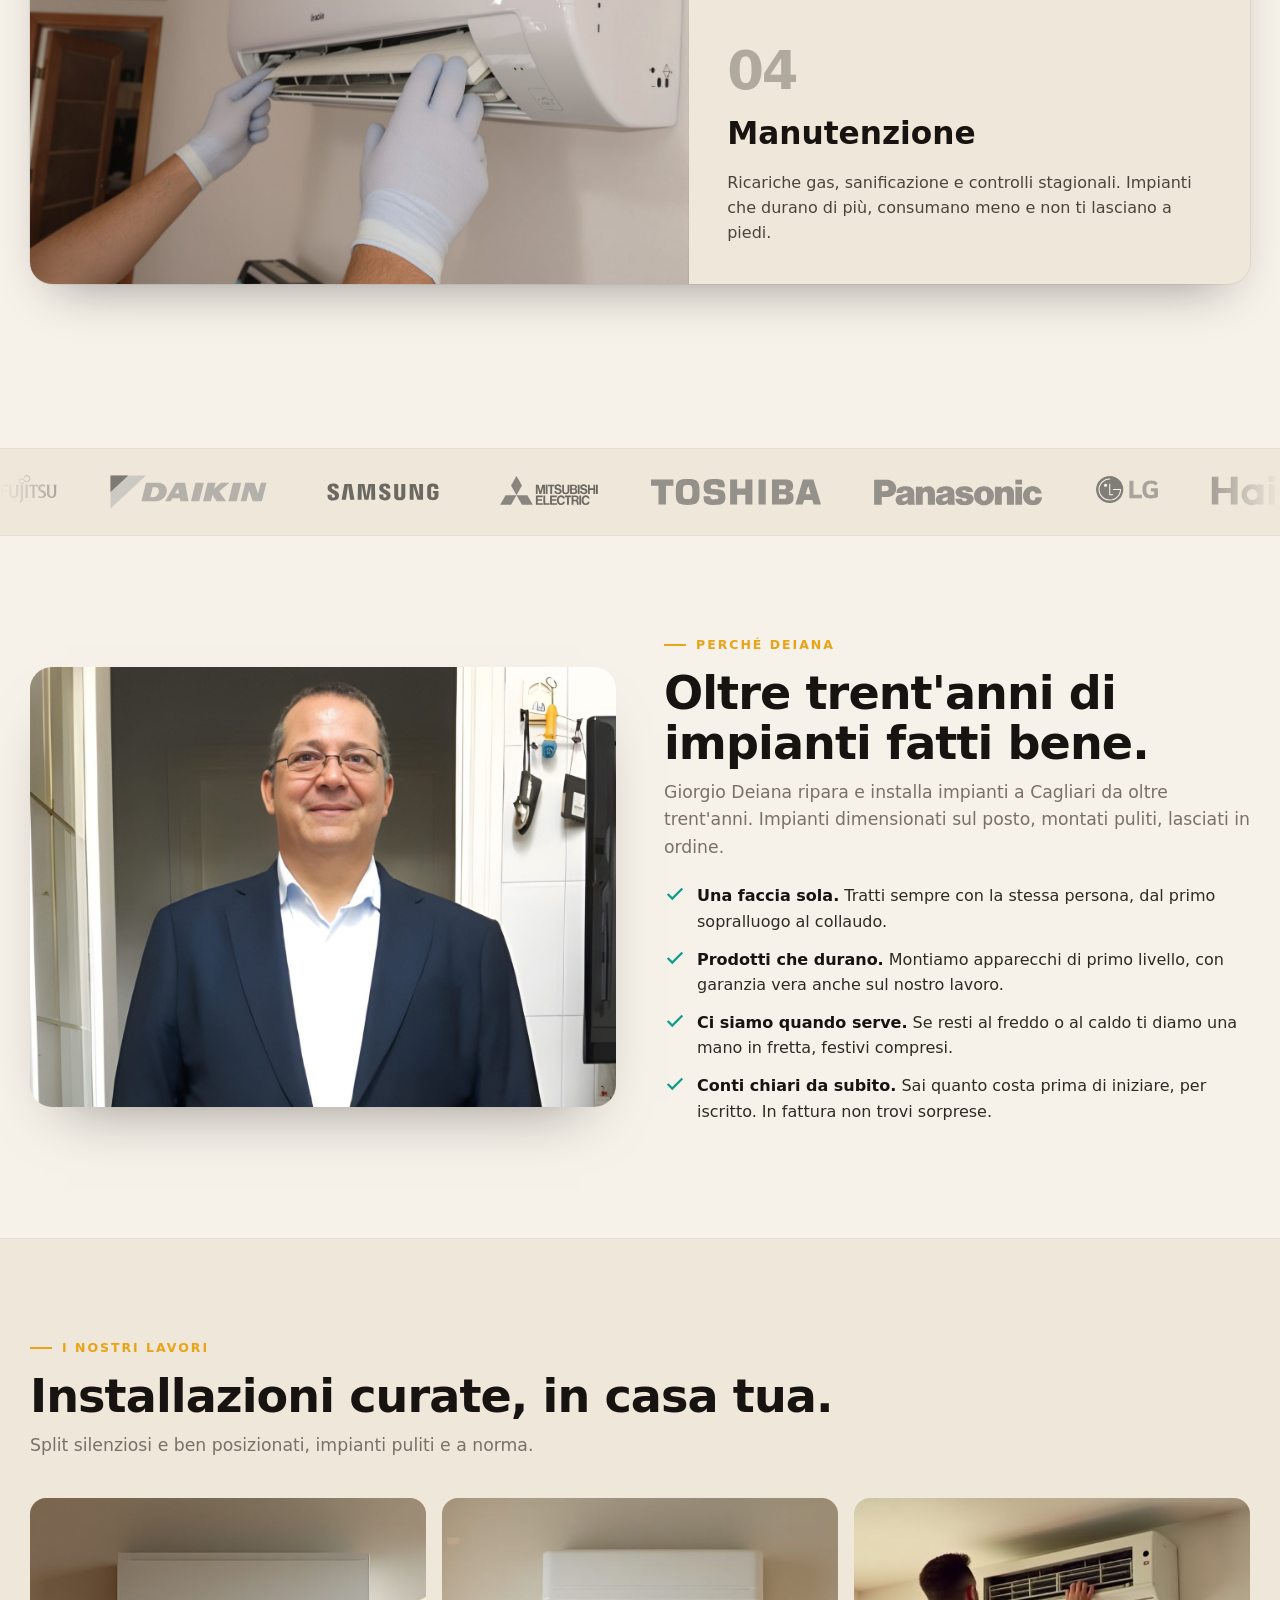
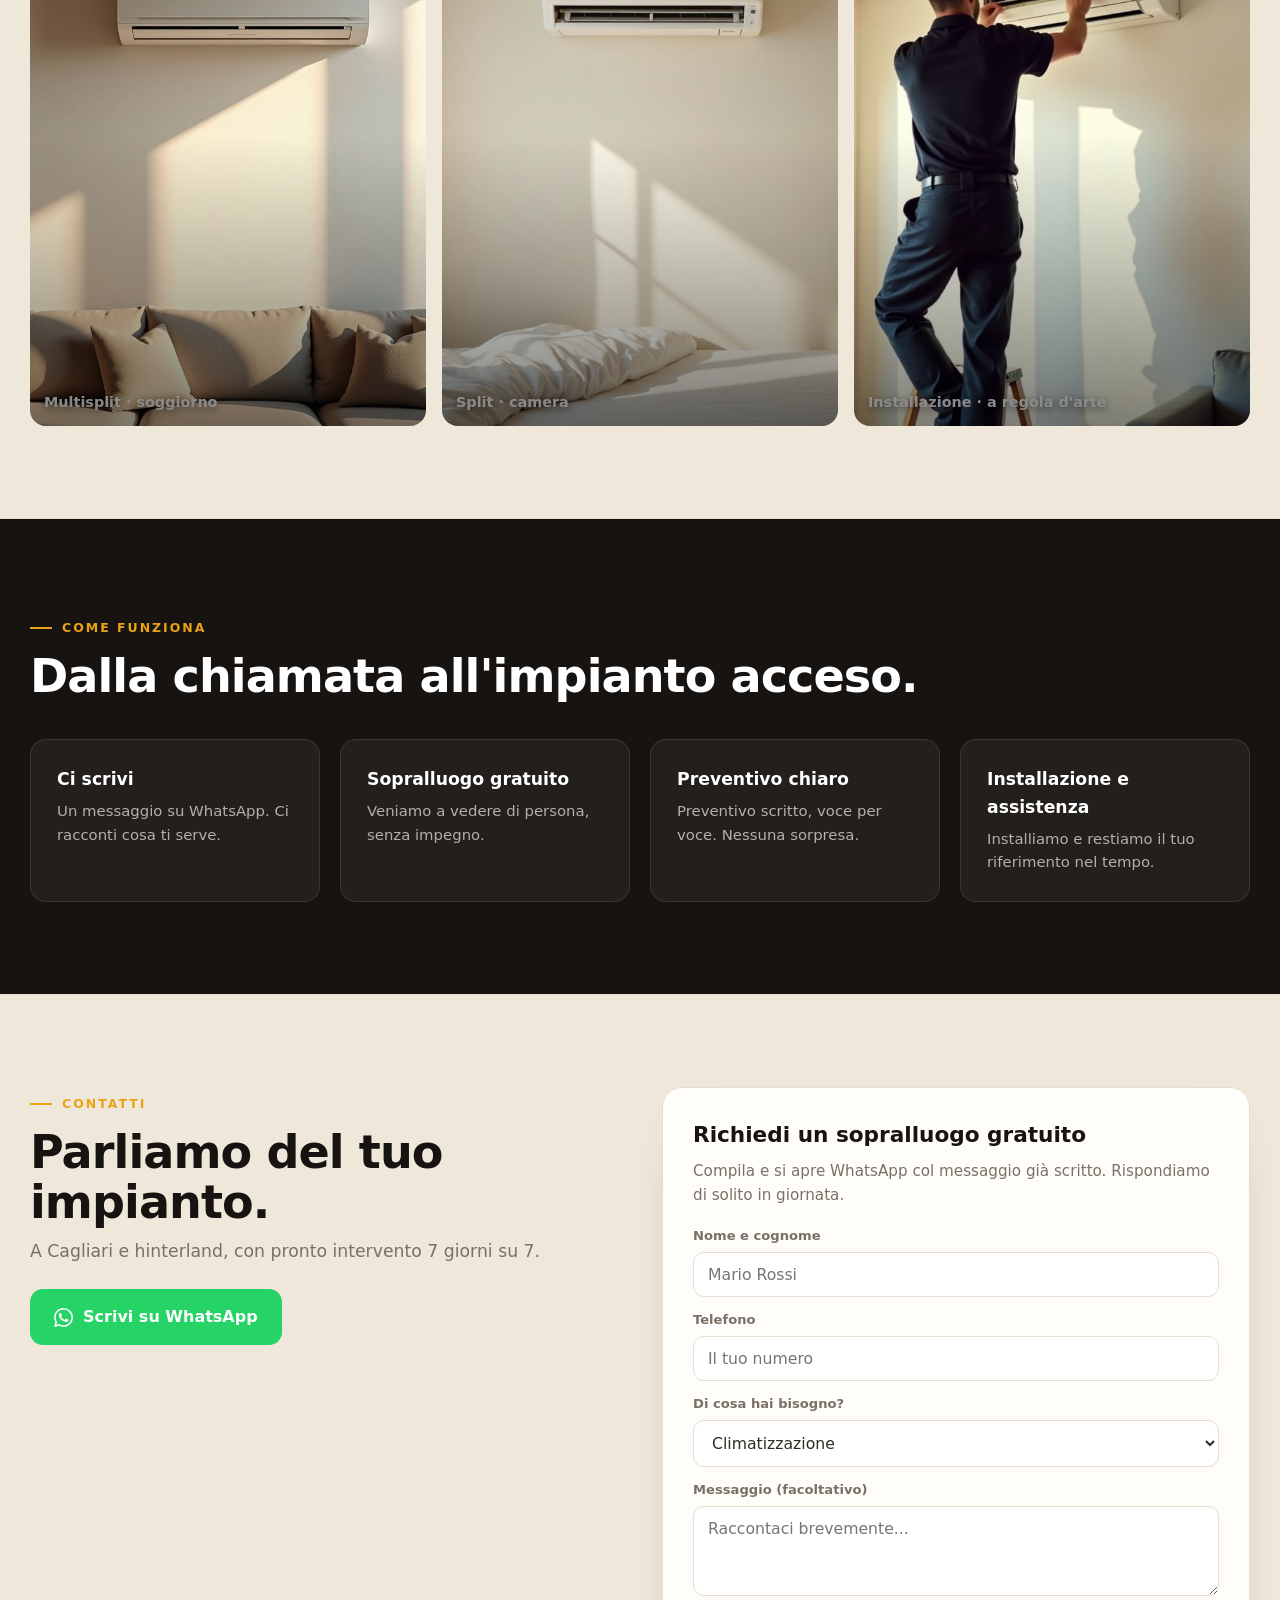
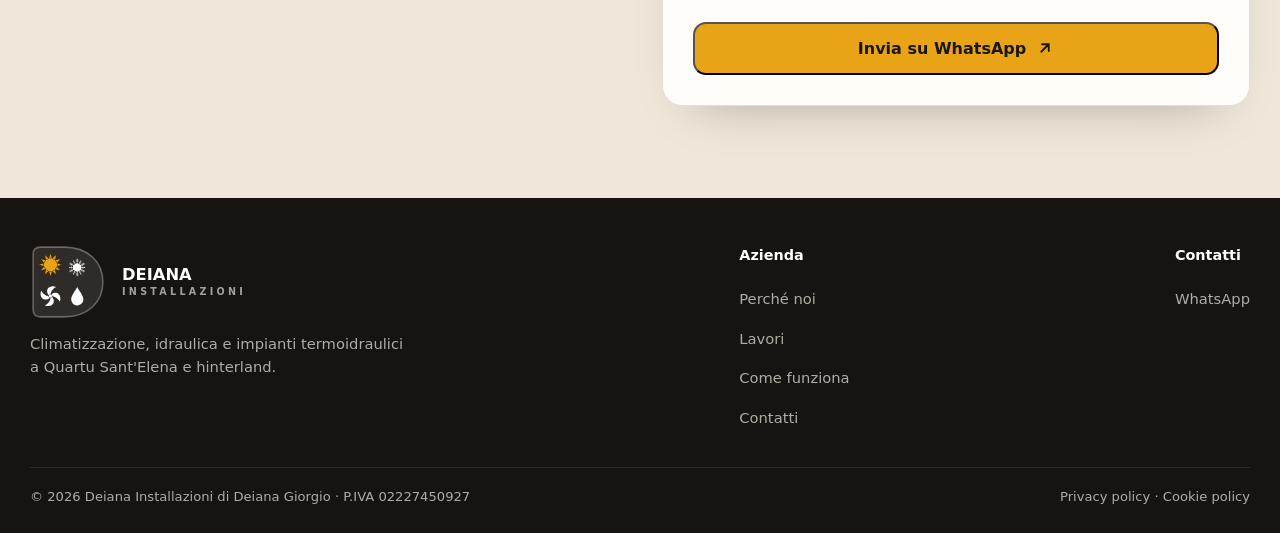
==== commit c36fd244: "Add files via upload" ====
--- a/index.html
+++ b/index.html
@@ -1,508 +1,508 @@
-<!doctype html>
-<html lang="it">
-<head>
-<meta charset="utf-8" />
-<meta name="viewport" content="width=device-width, initial-scale=1, viewport-fit=cover" />
-<meta name="theme-color" content="#F6F1E9" />
-<title>Deiana Installazioni · Climatizzazione e termoidraulica a Quartu Sant'Elena</title>
-<link rel="stylesheet" href="assets/fonts.css">
-<meta name="description" content="Installazione e manutenzione di climatizzatori e impianti termoidraulici a Quartu Sant'Elena e a Cagliari. Pronto intervento 7 giorni su 7." />
-<link rel="canonical" href="https://deianainstallazioni.com/" />
-<meta name="robots" content="index, follow, max-image-preview:large, max-snippet:-1, max-video-preview:-1" />
-<meta name="author" content="Deiana Installazioni di Deiana Giorgio" />
-<link rel="icon" href="assets/favicon.ico" sizes="any" />
-<link rel="icon" type="image/svg+xml" href="assets/favicon.svg" />
-<link rel="apple-touch-icon" href="assets/apple-touch-icon.png" />
-<link rel="manifest" href="site.webmanifest" />
-<meta name="geo.region" content="IT-88" />
-<meta name="geo.placename" content="Quartu Sant'Elena" />
-<meta name="geo.position" content="39.241667;9.183611" />
-<meta name="ICBM" content="39.241667, 9.183611" />
-<meta property="og:type" content="website" />
-<meta property="og:site_name" content="Deiana Installazioni" />
-<meta property="og:locale" content="it_IT" />
-<meta property="og:url" content="https://deianainstallazioni.com/" />
-<meta property="og:title" content="Deiana Installazioni · Climatizzazione e termoidraulica a Quartu Sant'Elena" />
-<meta property="og:description" content="Installazione e manutenzione di climatizzatori e impianti termoidraulici a Quartu Sant'Elena e a Cagliari. Pronto intervento 7 giorni su 7." />
-<meta property="og:image" content="https://deianainstallazioni.com/assets/hero.jpg" />
-<meta property="og:image:width" content="1344" />
-<meta property="og:image:height" content="768" />
-<meta property="og:image:alt" content="Tecnico Deiana Installazioni al lavoro su un impianto" />
-<meta name="twitter:card" content="summary_large_image" />
-<meta name="twitter:title" content="Deiana Installazioni · Climatizzazione e termoidraulica a Quartu Sant'Elena" />
-<meta name="twitter:description" content="Installazione e manutenzione di climatizzatori e impianti termoidraulici a Quartu Sant'Elena e a Cagliari. Pronto intervento 7 giorni su 7." />
-<meta name="twitter:image" content="https://deianainstallazioni.com/assets/hero.jpg" />
-<script type="application/ld+json">
-{
- "@context": "https://schema.org",
- "@graph": [
-  {
-   "@type": "WebSite",
-   "@id": "https://deianainstallazioni.com/#website",
-   "url": "https://deianainstallazioni.com/",
-   "name": "Deiana Installazioni",
-   "inLanguage": "it-IT",
-   "description": "Installazione e manutenzione di climatizzatori e impianti termoidraulici a Quartu Sant'Elena e a Cagliari. Pronto intervento 7 giorni su 7.",
-   "publisher": {
-    "@id": "https://deianainstallazioni.com/#business"
-   }
-  },
-  {
-   "@type": [
-    "HVACBusiness",
-    "LocalBusiness"
-   ],
-   "@id": "https://deianainstallazioni.com/#business",
-   "name": "Deiana Installazioni di Deiana Giorgio",
-   "url": "https://deianainstallazioni.com/",
-   "image": "https://deianainstallazioni.com/assets/hero.jpg",
-   "description": "Installazione e manutenzione di climatizzatori e impianti termoidraulici a Quartu Sant'Elena e a Cagliari. Pronto intervento 7 giorni su 7.",
-   "telephone": "+39 334 714 4585",
-   "vatID": "IT02227450927",
-   "priceRange": "$$",
-   "founder": {
-    "@type": "Person",
-    "name": "Giorgio Deiana"
-   },
-   "address": {
-    "@type": "PostalAddress",
-    "addressLocality": "Quartu Sant'Elena",
-    "addressRegion": "CA",
-    "postalCode": "09045",
-    "addressCountry": "IT"
-   },
-   "areaServed": [
-    {
-     "@type": "City",
-     "name": "Quartu Sant'Elena"
-    },
-    {
-     "@type": "City",
-     "name": "Cagliari"
-    },
-    {
-     "@type": "AdministrativeArea",
-     "name": "Hinterland di Cagliari"
-    }
-   ],
-   "openingHoursSpecification": [
-    {
-     "@type": "OpeningHoursSpecification",
-     "dayOfWeek": [
-      "Monday",
-      "Tuesday",
-      "Wednesday",
-      "Thursday",
-      "Friday",
-      "Saturday",
-      "Sunday"
-     ],
-     "opens": "00:00",
-     "closes": "23:59",
-     "description": "Pronto intervento 7 giorni su 7"
-    }
-   ],
-   "hasOfferCatalog": {
-    "@type": "OfferCatalog",
-    "name": "Servizi",
-    "itemListElement": [
-     {
-      "@type": "Offer",
-      "itemOffered": {
-       "@type": "Service",
-       "name": "Climatizzazione",
-       "description": "Climatizzatori mono e multisplit Fujitsu, Daikin e Samsung: dimensionamento, installazione, estetica curata."
-      }
-     },
-     {
-      "@type": "Offer",
-      "itemOffered": {
-       "@type": "Service",
-       "name": "Idraulica",
-       "description": "Impianti idraulici nuovi, riparazioni, perdite e scarichi."
-      }
-     },
-     {
-      "@type": "Offer",
-      "itemOffered": {
-       "@type": "Service",
-       "name": "Manutenzione",
-       "description": "Ricariche gas, sanificazione e controlli stagionali degli impianti."
-      }
-     },
-     {
-      "@type": "Offer",
-      "itemOffered": {
-       "@type": "Service",
-       "name": "Pronto intervento",
-       "description": "Reperibilità 7 giorni su 7 a Quartu Sant'Elena e hinterland."
-      }
-     }
-    ]
-   }
-  }
- ]
-}
-</script>
-<style>
-  :root{
-    --ink:#171310; --text:#2f2a23; --muted:#7a7066; --line:#e7ded1;
-    --accent:#E8A317; --accent2:#0E9C8E; --cream:#F6F1E9; --card:#fffdf9;
-    --font-d:"Sora",system-ui,Segoe UI,sans-serif; --font-b:"Inter",system-ui,Segoe UI,sans-serif;
-    --content:min(100% - 44px, 1220px);
-  }
-  *{box-sizing:border-box;margin:0;padding:0}
-  body{font-family:var(--font-b);color:var(--text);background:var(--cream);line-height:1.6}
-  a{color:inherit;text-decoration:none}
-  .wrap{width:var(--content);margin:0 auto}
-  section{padding:92px 0}
-  .kicker{display:inline-flex;align-items:center;gap:10px;color:var(--accent);font-family:var(--font-d);font-weight:700;font-size:.78rem;letter-spacing:.16em;text-transform:uppercase}
-  .kicker::before{content:"";width:22px;height:2px;background:var(--accent)}
-  h2{font-family:var(--font-d);font-weight:800;letter-spacing:-.02em;color:var(--ink);font-size:clamp(2rem,3.6vw,3rem);margin:14px 0 10px;line-height:1.08}
-  .lead{color:var(--muted);font-size:1.08rem;max-width:42rem}
-  .btn{display:inline-flex;align-items:center;gap:10px;font-family:var(--font-d);font-weight:700;padding:15px 24px;border-radius:13px;font-size:1rem}
-  .btn-p{background:var(--accent);color:#1a1712}
-  .btn-g{border:1.5px solid var(--line);color:var(--ink);background:var(--card)}
-  .btn svg{width:18px;height:18px}
-
-  /* HERO */
-  .hero{position:relative;min-height:100svh;display:flex;flex-direction:column;background:url("assets/hero.jpg") center/cover no-repeat}
-  .hero::after{content:"";position:absolute;inset:0;pointer-events:none;background:linear-gradient(to top, rgba(20,15,10,.8) 0%, rgba(20,15,10,.28) 42%, rgba(20,15,10,.05) 70%, rgba(20,15,10,.3) 100%)}
-  .top{position:fixed;top:0;left:0;right:0;z-index:50;transition:background .28s ease, box-shadow .28s ease, backdrop-filter .28s ease}
-    .top.fissa{background:rgba(23,19,16,.92);backdrop-filter:blur(10px);box-shadow:0 12px 34px -20px rgba(0,0,0,.9)}
-    @supports not (backdrop-filter:blur(2px)){.top.fissa{background:rgba(23,19,16,.98)}}
-  .nav{display:flex;align-items:center;justify-content:space-between;height:82px;color:#fff}
-  .brand{display:flex;align-items:center;gap:12px}
-  .brand .logo{width:58px;height:58px}
-  .brand .bt{font-family:var(--font-d);font-weight:800;line-height:1;font-size:1.02rem}
-  .brand .bt small{display:block;color:rgba(255,255,255,.72);font-weight:600;font-size:.6rem;letter-spacing:.34em;margin-top:3px}
-  .menu{display:flex;gap:30px;font-weight:500;font-size:.95rem;color:rgba(255,255,255,.9)}
-  @media(hover:hover){.menu a:hover{color:#fff}}
-  .actions{display:flex;align-items:center;gap:14px}
-  .wa{display:inline-flex;align-items:center;gap:8px;background:var(--accent);color:#1a1712;font-family:var(--font-d);font-weight:800;padding:11px 18px;border-radius:999px;font-size:.92rem}
-  .wa svg{width:17px;height:17px}
-  .btn-wa{background:#25D366;color:#fff}
-  @media(hover:hover){.btn-wa:hover{background:#1FB955}}
-  .btn-wa svg{width:19px;height:19px}
-  .cic-wa{color:#25D366}
-  .walink{color:var(--accent2);font-weight:700;border-bottom:1px solid transparent}
-  @media(hover:hover){.walink:hover{border-bottom-color:currentColor}}
-  .hbody{position:relative;z-index:3;margin-top:auto;padding-bottom:62px}
-  .trust{display:inline-flex;align-items:center;gap:10px;color:#fff;font-weight:600;font-size:.85rem;background:rgba(255,255,255,.12);border:1px solid rgba(255,255,255,.22);backdrop-filter:blur(4px);padding:8px 14px;border-radius:999px;margin-bottom:22px}
-  .trust .st{color:var(--accent);letter-spacing:2px}
-  .hero h1{color:#fff;font-family:var(--font-d);font-weight:800;letter-spacing:-.02em;line-height:1.05;white-space:nowrap;font-size:min(6.6vw, 82px)}
-  .hero .sub{color:rgba(255,255,255,.9);font-size:1.18rem;max-width:40rem;margin:20px 0 30px}
-  .hero .cta{display:flex;gap:14px;flex-wrap:wrap}
-  .btn-glass{background:rgba(255,255,255,.1);border:1.5px solid rgba(255,255,255,.55);color:#fff;backdrop-filter:blur(4px)}
-  .mini{display:flex;gap:26px;flex-wrap:wrap;margin-top:26px;color:rgba(255,255,255,.82);font-size:.92rem;font-weight:500}
-  .mini span{display:inline-flex;align-items:center;gap:8px}.mini svg{width:16px;height:16px;color:var(--accent)}
-
-  /* SERVIZI */
-  .grid3{display:grid;grid-template-columns:repeat(2,1fr);gap:20px;margin-top:38px}
-  .card{background:var(--card);border:1px solid var(--line);border-radius:18px;padding:28px;transition:transform .2s,box-shadow .2s}
-  @media(hover:hover){.card:hover{transform:translateY(-4px);box-shadow:0 22px 40px -28px rgba(23,19,16,.35)}}
-  .card:active{transform:scale(.99)}
-  .card .cic{width:48px;height:48px;border-radius:13px;display:grid;place-items:center;background:rgba(232,163,23,.14);color:var(--accent);margin-bottom:16px}
-  .card .cic svg{width:25px;height:25px}
-  .card h3{font-family:var(--font-d);font-weight:700;font-size:1.18rem;color:var(--ink);margin-bottom:8px}
-  .card p{color:var(--muted);font-size:.96rem}
-
-  /* MARCHI (marquee) */
-  .brands{border-top:1px solid var(--line);border-bottom:1px solid var(--line);background:#efe7d9;padding:26px 0}
-  .marquee{overflow:hidden;-webkit-mask-image:linear-gradient(90deg,transparent,#000 7%,#000 93%,transparent);mask-image:linear-gradient(90deg,transparent,#000 7%,#000 93%,transparent)}
-  .mtrack{display:flex;gap:52px;width:max-content;animation:scroll 42s linear infinite}
-  .mtrack span{display:flex;gap:52px;align-items:center}
-  .mtrack img{height:calc(34px * var(--h, 1));width:auto;max-width:170px;object-fit:contain;
-  filter:grayscale(1);opacity:.55;transition:filter .25s ease,opacity .25s ease}
-  @media(hover:hover){.mtrack img:hover{filter:none;opacity:1}}
-  @media(prefers-reduced-motion:reduce){.mtrack{animation:none;flex-wrap:wrap;justify-content:center;width:auto;gap:38px}}
-  @keyframes scroll{to{transform:translateX(-50%)}}
-
-  /* CHI SIAMO feature */
-  .feat{display:grid;grid-template-columns:1fr 1fr;gap:48px;align-items:center}
-  .feat .ph{border-radius:22px;overflow:hidden;aspect-ratio:4/3;box-shadow:0 30px 60px -36px rgba(23,19,16,.5)}
-  .feat .ph img{width:100%;height:100%;object-fit:cover;display:block}
-  .checks{display:grid;gap:12px;margin:22px 0}
-  .chk{display:flex;gap:11px;align-items:flex-start;color:var(--text)}
-  .chk svg{width:22px;height:22px;color:var(--accent2);flex-shrink:0}
-  .chk b{font-family:var(--font-d);font-weight:700;color:var(--ink)}
-  .stats{display:flex;gap:34px;margin-top:8px;flex-wrap:wrap}
-  .stat b{font-family:var(--font-d);font-weight:800;font-size:2.1rem;color:var(--accent);display:block;line-height:1}
-  .stat span{color:var(--muted);font-size:.88rem}
-
-  /* LAVORI */
-  .gal{display:grid;grid-template-columns:repeat(3,1fr);gap:16px;margin-top:38px}
-  .gal .g{position:relative;border-radius:16px;overflow:hidden;aspect-ratio:3/4}
-  .gal .g.wide{grid-column:span 2;aspect-ratio:3/2}
-  .gal .g img{width:100%;height:100%;object-fit:cover;display:block;transition:transform .4s}
-  @media(hover:hover){.gal .g:hover img{transform:scale(1.05)}}
-  .gal .g span{position:absolute;left:14px;bottom:12px;color:#fff;font-family:var(--font-d);font-weight:700;font-size:.9rem;text-shadow:0 2px 8px rgba(0,0,0,.6)}
-  .gal .g::after{content:"";position:absolute;inset:0;background:linear-gradient(to top,rgba(0,0,0,.5),transparent 55%)}
-
-  /* COME FUNZIONA */
-  .come{background:var(--ink);color:#f3ede3}
-  .come h2{color:#fff}.come .kicker{color:var(--accent)}
-  .come .lead{color:rgba(243,237,227,.7)}
-  .steps{display:grid;grid-template-columns:repeat(4,1fr);gap:20px;margin-top:38px}
-  .step{background:rgba(255,255,255,.05);border:1px solid rgba(255,255,255,.1);border-radius:16px;padding:26px}
-  .step .n{font-family:var(--font-d);font-weight:800;color:#1a1712;background:var(--accent);width:36px;height:36px;border-radius:10px;display:grid;place-items:center;margin-bottom:14px}
-  .step h4{font-family:var(--font-d);font-weight:700;font-size:1.08rem;color:#fff;margin-bottom:6px}
-  .step p{color:rgba(243,237,227,.7);font-size:.93rem}
-
-  /* RECENSIONI */
-  .revs{display:grid;grid-template-columns:repeat(3,1fr);gap:20px;margin-top:34px}
-  .rev{background:var(--card);border:1px solid var(--line);border-radius:16px;padding:26px}
-  .stars{color:var(--accent);letter-spacing:3px}
-  .rev p{margin:12px 0;color:var(--text)}
-  .rev .who{color:var(--muted);font-size:.88rem;font-weight:600}
-  .grate{display:inline-flex;align-items:center;gap:10px;color:var(--muted);font-weight:600;margin-top:16px}
-  .grate b{color:var(--ink);font-family:var(--font-d)}
-
-  /* CONTATTI */
-  .contact{display:grid;grid-template-columns:1fr 1fr;gap:44px}
-  .cinfo li{display:flex;gap:12px;align-items:flex-start;margin:16px 0;color:var(--muted)}
-  .cinfo li b{color:var(--ink);font-family:var(--font-d);font-weight:600}
-  .cinfo .cic{width:40px;height:40px;border-radius:11px;background:rgba(232,163,23,.14);color:var(--accent);display:grid;place-items:center;flex-shrink:0}
-  .cinfo .cic svg{width:19px;height:19px}
-  .zones{color:var(--muted);font-size:.92rem;margin-top:10px}
-  .form{background:var(--card);border:1px solid var(--line);border-radius:20px;padding:30px;box-shadow:0 24px 50px -34px rgba(23,19,16,.4)}
-  .form h3{font-family:var(--font-d);font-weight:700;font-size:1.35rem;color:var(--ink);margin-bottom:6px}
-  .form .s{color:var(--muted);font-size:.95rem;margin-bottom:18px}
-  .form label{display:block;font-size:.82rem;color:var(--muted);margin:12px 0 6px;font-weight:600}
-  .form input,.form select,.form textarea{width:100%;background:#fff;border:1px solid var(--line);border-radius:11px;padding:12px 14px;color:var(--text);font-family:var(--font-b);font-size:.98rem}
-  .form textarea{min-height:90px;resize:vertical}
-  .form .btn-p{width:100%;justify-content:center;margin-top:18px}
-  .map{margin-top:16px;border:1px solid var(--line);border-radius:14px;overflow:hidden;height:220px}
-  .map iframe{width:100%;height:100%;border:0}
-
-
-  /* FOOTER */
-  footer{background:var(--ink);color:rgba(243,237,227,.7);padding:46px 0 26px}
-  .fgrid{display:flex;justify-content:space-between;gap:30px;flex-wrap:wrap}
-  .fbrand{max-width:24rem;font-size:.92rem}
-  .fbrand .brand .bt{color:#fff}
-    .fbrand .brand{gap:16px}
-    .fbrand .brand .logo{width:76px;height:76px}
-  .fcol h5{font-family:var(--font-d);font-weight:700;font-size:.9rem;color:#fff;margin-bottom:12px}
-  .fcol a{display:block;font-size:.92rem;padding:8px 0}
-  @media(hover:hover){.fcol a:hover{color:#fff}}
-  .fbot{border-top:1px solid rgba(255,255,255,.1);margin-top:30px;padding-top:18px;font-size:.82rem;display:flex;justify-content:space-between;gap:16px;flex-wrap:wrap}
-
-  /* ---------- TABLET ---------- */
-  @media(max-width:1000px){
-    .grid3,.steps{grid-template-columns:repeat(2,1fr)}
-    .gal{grid-template-columns:repeat(2,1fr)} .gal .g.wide{grid-column:span 2;aspect-ratio:2/1}
-    .feat,.contact{grid-template-columns:1fr;gap:34px}
-    .feat .ph{order:-1}
-    .menu{display:none}
-    section{padding:76px 0}
-  }
-
-  /* ---------- MOBILE ---------- */
-  @media(max-width:640px){
-    :root{--content:min(100% - 34px, 1220px)}
-    section{padding:58px 0}
-    h2{font-size:clamp(1.75rem,7vw,2.3rem)}
-    .lead{font-size:1rem}
-    .grid3,.steps,.gal{grid-template-columns:1fr}
-    .gal .g.wide{grid-column:span 1;aspect-ratio:3/2}
-    .gal .g{aspect-ratio:4/3}
-    .card{padding:22px}
-
-    .nav{height:68px}
-    .brand .logo{width:46px;height:46px}
-    .fbrand .brand .logo{width:62px;height:62px}
-    .brand .bt{font-size:.92rem}
-    .wa{padding:12px 16px;font-size:.88rem}
-    .hero h1{font-size:clamp(30px, 8.6vw, 41px);white-space:normal}
-    body{overflow-x:clip}
-    .hero .sub{font-size:1.04rem;margin:16px 0 26px}
-    .hbody{padding-bottom:44px}
-    .hero .cta{flex-direction:column;align-items:stretch;gap:11px}
-    .hero .cta .btn{justify-content:center;width:100%}
-
-    .brands{padding:20px 0}
-    .mtrack,.mtrack span{gap:34px}
-    .mtrack img{height:calc(27px * var(--h, 1));max-width:132px}
-
-    .form{padding:22px;border-radius:16px}
-    /* sotto i 16px iOS zooma da solo quando si entra nel campo */
-    .form input,.form select,.form textarea{font-size:16px}
-    .map{height:190px}
-    .fgrid{gap:22px}
-
-  }
-
-    /* SERVIZI A PILA (modello Murru): ogni card si incolla sotto la barra e
-       la successiva le sale sopra. L ordine di impilamento e' --i. */
-    .sstack{display:flex;flex-direction:column;gap:14vh;margin-top:38px;padding-bottom:8vh}
-    .scard{position:sticky;top:calc(82px + 14px);z-index:var(--i);display:grid;
-      grid-template-columns:minmax(0,1.08fr) minmax(0,.92fr);align-items:stretch;
-      height:min(72vh,30rem);border-radius:22px;overflow:hidden;background:var(--card);
-      box-shadow:0 24px 50px -26px rgba(23,19,16,.45),0 0 0 1px rgba(23,19,16,.06)}
-    .scard:nth-child(2){background:var(--accent);color:#2a2112}
-    .scard:nth-child(3){background:var(--ink);color:rgba(243,237,227,.78)}
-    .scard:nth-child(3) h3{color:#fff}
-    .scard:nth-child(4){background:#efe7d9}
-    .smedia{background:#e7ded1;overflow:hidden}
-    .smedia img{width:100%;height:100%;object-fit:cover;display:block}
-    .smedia.ico{display:grid;place-items:center;background:rgba(23,19,16,.07)}
-    .smedia.ico svg{width:min(46%,160px);height:auto;color:var(--ink);opacity:.45;stroke-width:1.4}
-    .sbody{display:flex;flex-direction:column;justify-content:flex-end;gap:12px;
-      padding:clamp(22px,3vw,40px)}
-    .snum{font-family:var(--font-d);font-weight:800;line-height:1;letter-spacing:-.04em;
-      font-size:clamp(2.2rem,5vw,3.3rem);opacity:.32;margin:0 auto 0 0}
-    .scard h3{font-family:var(--font-d);font-weight:800;margin:0;
-      font-size:clamp(1.35rem,2.6vw,1.95rem);color:var(--ink)}
-    .scard .txt{margin:0;max-width:30rem;line-height:1.55;font-size:1rem;opacity:.86}
-    @media(max-width:1000px){
-      .scard{grid-template-columns:1fr;height:min(78vh,32rem);top:calc(68px + 10px)}
-      .smedia{min-height:40%}
-      .sbody{padding:20px 20px 24px}
-      .sstack{gap:10vh}
-    }
-    @media(prefers-reduced-motion:reduce){.scard{position:static;height:auto}
-      .smedia{min-height:220px}}
-  </style>
-</head>
-<body><svg width="0" height="0" style="position:absolute" aria-hidden="true"><defs><g id="marchio"><g transform="translate(23.91 23.76) scale(0.1017)" fill="#E8A317" fill-rule="evenodd"><path d="M 911 509 C 916 511 936 513 943 514 C 1008 523 1074 521 1139 508 C 1149 520 1165 534 1176 545 C 1238 599 1312 638 1392 658 C 1410 753 1473 841 1539 908 C 1522 977 1524 1073 1539 1142 C 1474 1206 1412 1300 1387 1388 C 1299 1411 1220 1462 1154 1523 C 1150 1527 1143 1538 1138 1539 C 1063 1523 981 1520 907 1539 C 835 1462 766 1416 662 1392 C 659 1377 650 1354 644 1339 C 614 1262 568 1200 509 1142 C 522 1064 524 984 509 906 C 585 833 628 757 661 658 C 734 637 801 602 860 554 C 876 541 894 522 910 510 L 911 509 z"/><path d="M 1007 610 C 1236 600 1429 778 1438 1007 C 1448 1236 1269 1429 1040 1438 C 812 1447 619 1269 610 1040 C 600 812 778 619 1007 610 z"/><path d="M 1456 276 C 1456 280 1450 302 1449 307 L 1433 376 L 1391 547 C 1386 569 1381 593 1375 615 C 1334 603 1289 579 1254 556 C 1233 542 1214 529 1196 512 C 1236 471 1290 425 1332 386 C 1359 362 1386 337 1414 313 C 1427 301 1442 287 1456 276 z"/><path d="M 675 1434 C 748 1458 800 1486 856 1540 C 839 1556 812 1577 794 1593 C 760 1623 726 1653 692 1683 C 662 1710 625 1744 594 1770 L 675 1434 z"/><path d="M 1765 595 L 1767 595 L 1767 596 C 1764 602 1748 620 1742 626 C 1724 647 1705 668 1686 689 L 1594 792 C 1576 812 1558 834 1539 853 C 1523 836 1508 817 1495 797 C 1474 765 1444 711 1434 674 C 1448 669 1467 665 1482 662 C 1506 656 1529 650 1553 645 C 1624 628 1694 611 1765 595 z"/><path d="M 596 279 C 606 284 651 327 663 338 L 854 511 C 832 528 818 540 795 555 C 759 580 714 603 673 615 C 668 597 664 575 660 556 L 635 447 C 622 391 608 334 596 279 z"/><path d="M 1538 1198 C 1541 1200 1554 1214 1557 1217 C 1572 1233 1587 1250 1602 1266 C 1659 1329 1718 1392 1774 1455 C 1746 1449 1718 1442 1690 1436 L 1432 1373 C 1454 1314 1496 1245 1538 1198 z"/><path d="M 1369 1433 L 1370 1434 C 1374 1440 1450 1742 1456 1770 C 1425 1744 1394 1716 1364 1689 C 1344 1670 1321 1651 1301 1633 L 1195 1538 C 1249 1490 1302 1460 1369 1433 z"/><path d="M 509 1198 C 509 1198 509 1198 510 1198 C 549 1236 602 1326 614 1374 C 531 1392 449 1414 366 1433 C 337 1440 307 1448 278 1454 C 339 1384 403 1315 465 1246 C 479 1230 494 1213 509 1198 z"/><path d="M 280 595 C 302 599 325 606 346 611 L 459 638 C 509 650 567 661 616 675 C 602 713 577 758 556 792 C 541 814 525 834 508 853 C 447 781 382 712 320 641 C 307 626 292 611 280 595 z"/><path d="M 471 926 C 478 927 483 1016 483 1027 C 483 1058 479 1089 474 1120 L 242 1049 C 214 1040 186 1032 158 1024 C 171 1019 190 1014 203 1010 C 228 1002 254 995 279 987 C 322 973 366 959 409 946 C 429 940 451 932 471 926 z"/><path d="M 1576 926 C 1612 939 1657 952 1694 963 C 1759 984 1824 1004 1889 1023 C 1863 1032 1834 1041 1807 1049 C 1730 1072 1652 1096 1574 1119 C 1562 1054 1561 990 1576 926 z"/><path d="M 1023 160 C 1028 164 1111 447 1119 474 C 1089 480 1056 482 1026 483 C 993 483 960 480 928 473 C 946 418 963 358 980 302 L 1023 160 z"/><path d="M 1001 1564 C 1033 1561 1086 1568 1117 1574 L 1029 1874 L 1024 1891 C 1018 1873 1012 1851 1007 1833 L 981 1747 C 964 1691 944 1630 928 1573 C 953 1570 976 1566 1001 1564 z"/></g><g transform="translate(290.79 35.52) scale(0.0905)" fill="#FFFFFF" fill-rule="evenodd"><path d="M 1017 51 C 1018 51 1020 51 1022 51 C 1048 50 1045 73 1046 92 C 1046 99 1046 106 1046 113 C 1046 141 1046 170 1045 198 L 1097 158 C 1107 149 1117 141 1129 134 C 1148 121 1169 146 1155 162 C 1148 171 1132 181 1122 189 C 1097 208 1071 228 1046 248 C 1047 269 1046 291 1046 312 C 1074 289 1104 266 1133 245 C 1151 231 1174 257 1157 274 C 1145 285 1132 295 1120 305 C 1095 325 1071 344 1046 364 L 1046 425 C 1066 409 1085 394 1104 378 C 1114 371 1134 352 1147 352 C 1162 353 1169 374 1158 386 C 1146 398 1133 407 1120 418 C 1096 438 1072 457 1047 476 C 1046 496 1046 537 1047 556 C 1061 566 1090 582 1106 591 C 1141 610 1176 629 1210 648 C 1224 624 1238 600 1252 576 L 1234 486 C 1231 471 1228 456 1225 440 C 1222 417 1255 410 1263 432 C 1267 444 1269 457 1272 470 L 1283 525 C 1303 488 1326 451 1346 414 C 1339 408 1307 390 1306 382 C 1304 347 1350 384 1362 390 C 1371 377 1379 362 1389 347 C 1379 326 1376 306 1393 287 C 1403 277 1416 271 1430 271 C 1475 271 1497 323 1466 356 C 1454 369 1436 370 1420 370 C 1415 381 1403 400 1396 411 C 1409 420 1434 432 1440 445 C 1444 454 1430 464 1423 460 C 1409 453 1396 444 1382 436 C 1363 468 1339 508 1322 542 C 1340 537 1361 533 1379 529 C 1396 528 1428 510 1437 533 C 1447 562 1407 564 1388 568 C 1370 572 1352 576 1333 580 C 1323 582 1308 585 1299 588 L 1297 589 C 1282 616 1266 644 1251 672 C 1293 693 1334 717 1377 737 C 1397 747 1417 758 1438 766 C 1449 762 1461 754 1472 748 C 1473 744 1474 739 1475 735 C 1481 708 1488 681 1494 654 C 1498 639 1501 624 1506 609 C 1510 598 1527 596 1535 603 C 1539 607 1542 612 1542 618 C 1541 631 1537 644 1534 657 L 1518 725 L 1576 694 C 1582 665 1589 636 1596 606 C 1599 590 1602 572 1608 557 C 1614 537 1647 544 1643 566 C 1641 578 1639 589 1636 601 L 1622 666 C 1632 661 1670 640 1678 633 C 1690 593 1694 547 1707 506 C 1712 488 1746 492 1743 513 C 1741 526 1739 537 1736 549 C 1731 570 1726 591 1721 611 C 1748 596 1776 581 1803 565 C 1813 560 1836 547 1845 544 L 1846 544 C 1866 548 1875 566 1857 579 C 1845 588 1828 596 1814 604 L 1742 645 C 1771 658 1805 667 1835 683 C 1851 692 1854 701 1844 718 C 1839 721 1833 724 1826 721 C 1810 715 1795 707 1779 701 C 1765 695 1751 690 1737 684 C 1724 680 1710 675 1698 669 C 1679 680 1660 692 1640 702 C 1657 710 1674 714 1692 721 C 1705 726 1750 737 1755 750 C 1760 762 1750 773 1737 777 C 1723 774 1704 766 1690 761 C 1659 750 1628 739 1597 728 C 1577 739 1557 752 1536 762 C 1553 768 1571 774 1588 780 C 1603 785 1621 791 1635 798 C 1654 808 1644 826 1627 833 C 1595 824 1563 810 1531 800 C 1520 796 1509 793 1498 789 C 1482 797 1466 802 1465 823 C 1464 842 1465 862 1465 881 L 1465 1001 L 1560 1001 C 1574 984 1594 966 1610 950 C 1626 934 1642 918 1658 903 C 1664 897 1676 897 1682 903 C 1701 921 1676 938 1665 950 C 1648 968 1629 984 1613 1002 C 1647 999 1700 1001 1735 1001 C 1735 990 1732 956 1742 948 C 1750 942 1759 948 1765 955 C 1766 970 1765 986 1765 1001 L 1793 1001 C 1804 984 1812 976 1833 974 C 1887 968 1910 1041 1863 1068 C 1838 1082 1806 1072 1793 1047 L 1766 1046 C 1766 1055 1769 1093 1762 1097 C 1728 1119 1735 1064 1735 1047 C 1695 1047 1654 1047 1614 1046 C 1636 1070 1665 1091 1685 1118 C 1688 1121 1689 1124 1689 1128 C 1689 1134 1686 1139 1682 1142 C 1678 1146 1673 1147 1667 1147 C 1659 1146 1651 1137 1645 1131 C 1617 1102 1586 1076 1559 1046 C 1528 1047 1496 1047 1465 1047 L 1465 1157 C 1465 1179 1463 1212 1467 1233 C 1469 1244 1492 1254 1502 1259 C 1542 1247 1581 1227 1621 1217 C 1642 1214 1653 1244 1631 1252 C 1601 1264 1570 1276 1540 1285 C 1560 1296 1580 1307 1599 1318 C 1604 1317 1609 1315 1614 1313 C 1654 1299 1694 1282 1734 1269 C 1743 1272 1749 1275 1753 1284 C 1760 1300 1740 1307 1728 1311 C 1700 1322 1670 1332 1642 1344 C 1658 1353 1682 1368 1698 1378 C 1707 1374 1716 1370 1725 1367 C 1759 1354 1794 1339 1828 1328 C 1842 1324 1860 1353 1836 1364 C 1817 1373 1797 1380 1777 1387 C 1764 1391 1752 1398 1739 1401 C 1766 1417 1794 1430 1821 1446 C 1836 1454 1876 1469 1866 1491 C 1863 1496 1859 1499 1854 1501 C 1848 1503 1843 1501 1838 1499 C 1824 1491 1809 1483 1795 1475 C 1772 1462 1748 1450 1725 1438 C 1728 1454 1747 1538 1744 1547 C 1742 1554 1736 1558 1730 1562 C 1721 1561 1712 1561 1709 1551 C 1705 1542 1704 1532 1702 1522 C 1698 1503 1694 1483 1690 1463 C 1688 1450 1684 1422 1680 1411 C 1660 1402 1640 1390 1621 1378 C 1623 1386 1625 1400 1627 1408 C 1632 1432 1637 1456 1641 1481 C 1638 1489 1634 1494 1625 1497 C 1603 1504 1601 1478 1598 1464 C 1591 1428 1585 1391 1575 1356 C 1557 1345 1536 1334 1518 1323 C 1524 1344 1528 1367 1533 1389 C 1535 1400 1545 1433 1542 1442 C 1540 1447 1535 1451 1530 1453 C 1525 1455 1520 1454 1516 1452 C 1503 1445 1500 1417 1497 1404 L 1483 1340 C 1480 1329 1478 1314 1474 1304 L 1474 1302 C 1457 1294 1445 1279 1426 1287 C 1408 1296 1390 1306 1372 1316 C 1334 1338 1291 1356 1253 1380 C 1266 1405 1280 1429 1295 1453 C 1332 1460 1371 1475 1408 1483 C 1415 1484 1427 1487 1432 1493 C 1435 1498 1437 1503 1436 1509 C 1435 1514 1432 1519 1428 1522 C 1426 1524 1420 1526 1417 1526 C 1385 1522 1353 1506 1321 1502 C 1341 1538 1362 1576 1383 1612 C 1396 1605 1411 1594 1425 1590 C 1433 1586 1444 1597 1441 1605 C 1436 1618 1408 1631 1396 1638 C 1406 1653 1412 1664 1420 1680 C 1432 1677 1441 1678 1453 1683 C 1466 1689 1475 1700 1479 1714 C 1483 1727 1482 1741 1475 1753 C 1469 1765 1459 1773 1446 1777 C 1405 1789 1364 1747 1387 1705 C 1380 1691 1369 1671 1361 1658 C 1350 1663 1321 1684 1314 1682 C 1275 1666 1342 1636 1346 1634 C 1331 1601 1302 1556 1283 1522 C 1279 1551 1272 1583 1267 1612 C 1263 1632 1237 1638 1226 1614 C 1227 1603 1233 1573 1235 1560 C 1240 1530 1245 1500 1250 1469 C 1239 1448 1223 1423 1211 1401 C 1201 1405 1167 1424 1156 1431 C 1120 1451 1082 1470 1047 1491 C 1047 1513 1046 1548 1048 1569 C 1057 1579 1072 1590 1083 1598 L 1130 1637 C 1144 1648 1174 1666 1158 1687 C 1156 1691 1151 1693 1146 1694 C 1134 1695 1117 1678 1108 1670 C 1087 1654 1067 1637 1047 1620 C 1046 1641 1046 1663 1046 1684 C 1078 1706 1109 1737 1141 1760 C 1149 1766 1161 1775 1163 1786 C 1164 1794 1159 1801 1152 1805 C 1139 1812 1128 1802 1119 1794 C 1096 1774 1070 1756 1046 1736 C 1047 1756 1046 1779 1046 1799 C 1067 1815 1088 1833 1109 1849 C 1124 1860 1139 1872 1154 1885 C 1160 1892 1162 1903 1156 1910 C 1140 1932 1116 1906 1101 1894 L 1046 1850 L 1046 1929 C 1046 1938 1046 1948 1046 1957 C 1046 1976 1048 1991 1026 1994 C 1014 1994 1010 1990 1004 1980 C 1002 1942 1004 1888 1004 1848 C 997 1853 985 1863 978 1869 C 966 1878 954 1888 943 1897 C 934 1904 920 1918 909 1918 C 892 1917 885 1896 897 1885 C 907 1874 920 1865 931 1855 C 955 1836 979 1817 1004 1798 C 1004 1778 1004 1753 1003 1734 C 980 1755 953 1774 928 1795 C 922 1800 914 1807 905 1808 C 891 1809 880 1786 890 1776 C 924 1743 966 1714 1003 1683 C 1003 1661 1003 1640 1003 1619 C 985 1635 966 1650 947 1666 C 936 1675 925 1684 913 1693 C 893 1706 872 1679 885 1664 C 895 1653 911 1643 923 1633 C 949 1611 978 1591 1003 1568 L 1003 1492 C 981 1479 959 1468 937 1456 C 904 1436 869 1419 835 1400 C 823 1424 808 1449 794 1473 C 800 1499 806 1525 812 1552 C 814 1563 824 1600 825 1610 C 825 1614 824 1618 822 1621 C 814 1634 790 1633 786 1616 C 782 1603 780 1589 777 1575 C 773 1558 767 1541 764 1524 C 742 1558 724 1596 701 1632 C 712 1639 744 1656 744 1666 C 745 1706 694 1662 686 1657 C 680 1669 670 1686 663 1697 L 664 1699 C 695 1757 624 1805 581 1765 C 571 1756 565 1743 565 1729 C 565 1716 572 1698 581 1689 C 596 1676 610 1674 629 1675 C 634 1660 641 1650 649 1637 C 641 1631 609 1614 609 1606 C 606 1567 649 1601 664 1610 C 684 1578 706 1537 725 1504 C 697 1512 664 1520 635 1527 C 625 1529 618 1522 614 1512 C 611 1502 617 1494 627 1489 C 642 1484 658 1481 674 1477 C 700 1470 726 1463 752 1456 C 764 1434 785 1400 794 1379 C 738 1345 667 1314 610 1280 C 598 1287 586 1293 574 1300 C 562 1343 555 1390 544 1434 C 540 1452 514 1456 504 1431 C 506 1425 507 1419 508 1412 C 516 1383 521 1353 528 1324 C 509 1334 493 1346 471 1356 C 468 1366 465 1384 463 1395 L 450 1461 C 448 1471 446 1482 443 1491 C 438 1505 417 1508 409 1495 C 402 1484 408 1467 410 1455 C 415 1431 420 1406 426 1382 C 413 1391 381 1408 367 1415 C 364 1424 362 1439 360 1448 L 349 1508 C 347 1520 346 1532 342 1544 C 338 1559 315 1560 307 1548 C 302 1541 305 1532 306 1524 C 311 1496 316 1468 322 1439 C 314 1443 298 1453 289 1458 C 272 1467 255 1477 237 1486 C 222 1494 196 1513 185 1490 C 176 1472 197 1462 209 1456 C 242 1439 274 1420 307 1402 C 275 1391 242 1377 211 1364 C 204 1361 198 1349 201 1342 C 212 1317 237 1334 254 1340 C 286 1352 318 1366 350 1377 L 406 1346 C 386 1337 304 1310 296 1296 C 294 1292 292 1288 294 1283 C 295 1278 300 1274 304 1272 C 308 1270 313 1269 317 1270 C 327 1271 356 1284 366 1288 C 394 1299 420 1310 448 1320 C 467 1311 487 1298 506 1288 C 482 1278 456 1268 431 1258 C 422 1255 414 1252 406 1247 C 406 1246 405 1246 405 1245 C 399 1234 402 1222 413 1217 C 423 1213 435 1218 444 1222 C 478 1236 513 1246 545 1260 L 583 1240 C 584 1176 583 1109 583 1046 C 559 1046 534 1046 509 1046 C 502 1046 495 1046 488 1046 L 483 1051 C 460 1075 437 1098 414 1121 C 407 1128 397 1139 390 1145 C 376 1155 357 1145 358 1127 C 359 1118 366 1112 372 1106 C 393 1086 413 1065 434 1045 L 313 1046 C 312 1059 320 1102 298 1101 C 276 1099 285 1066 284 1048 L 283 1046 C 274 1046 264 1046 255 1046 C 250 1054 245 1061 237 1066 C 198 1092 149 1056 160 1012 C 163 999 172 988 183 982 C 209 966 239 975 254 1002 L 284 1002 C 284 993 281 955 288 951 C 320 930 312 986 312 1002 C 353 1001 393 1001 434 1002 C 421 984 360 936 358 920 C 358 916 359 911 362 907 C 366 903 372 900 378 899 C 381 899 385 900 388 902 C 400 910 410 923 420 932 C 443 956 466 980 490 1001 C 518 1000 555 1001 583 1001 C 583 938 585 871 583 808 C 572 802 561 795 549 789 C 511 804 467 820 427 831 C 408 836 394 807 414 796 C 424 791 435 788 446 784 C 466 777 486 770 506 764 C 487 752 466 742 446 730 C 424 739 402 746 378 754 C 362 760 326 777 309 777 C 300 776 291 761 296 750 C 303 737 322 734 335 729 C 357 720 380 713 402 704 C 388 696 358 681 346 672 L 273 701 C 258 706 243 713 228 718 C 214 722 198 708 204 694 C 210 680 229 676 242 670 C 262 662 284 655 304 647 C 296 642 283 634 275 630 L 219 597 C 209 591 200 586 190 579 C 172 566 188 538 207 544 C 217 548 234 559 244 565 L 326 612 C 317 580 310 545 302 513 C 301 511 302 507 303 505 C 305 500 308 496 313 494 C 318 492 326 493 331 495 C 342 500 344 524 347 535 L 361 590 C 364 603 368 622 372 634 L 373 636 C 388 647 409 657 425 668 C 421 651 416 630 412 612 C 408 595 390 556 414 548 C 422 544 436 548 439 557 C 450 601 462 647 472 692 C 483 700 520 722 532 728 C 524 704 518 680 512 656 C 510 647 504 625 503 617 C 503 614 504 612 505 609 C 511 595 534 592 540 608 C 556 653 562 703 577 747 L 578 749 C 588 756 602 764 612 770 C 633 757 654 747 675 735 C 715 713 757 693 796 669 C 784 643 766 619 754 594 C 725 586 694 579 665 570 C 650 566 635 563 621 556 C 613 552 611 540 614 533 C 616 528 619 524 624 522 C 635 517 662 528 674 531 C 692 536 710 540 727 546 C 709 512 684 473 664 438 C 654 446 619 472 608 459 C 592 439 636 419 648 412 C 641 398 631 384 624 370 C 599 373 576 362 567 337 C 562 323 563 308 570 295 C 576 282 587 273 600 269 C 614 265 628 266 640 273 C 669 288 676 319 661 347 C 670 362 678 374 686 390 C 698 383 720 369 732 365 C 777 378 716 408 702 416 L 763 522 C 765 506 781 435 787 423 L 788 422 C 803 412 821 418 819 438 C 817 459 812 480 808 502 L 794 576 C 809 598 823 624 836 647 C 867 634 909 607 940 591 C 951 585 996 560 1003 554 C 1003 528 1003 502 1002 477 C 996 470 985 462 978 456 L 927 416 C 916 408 905 399 896 390 C 888 382 889 377 889 368 C 890 365 892 363 893 361 C 908 342 935 370 948 381 C 966 396 985 410 1003 424 L 1003 362 C 968 333 927 307 894 275 C 879 261 897 234 914 244 C 923 249 936 259 944 266 C 964 281 984 296 1003 312 L 1003 250 C 980 229 952 210 928 190 C 917 182 907 175 897 166 C 879 148 900 122 920 135 C 930 141 938 148 947 155 C 966 169 985 184 1003 199 L 1003 116 C 1003 100 1003 80 1005 64 C 1006 58 1012 54 1017 51 z"/></g><g transform="translate(32.81 288.37) scale(0.0934)" fill="#FFFFFF" fill-rule="evenodd"><path d="M 1021 125 C 1024 127 1059 196 1065 206 C 1088 248 1113 290 1138 331 C 1192 418 1247 504 1302 589 C 1414 763 1534 950 1592 1149 C 1606 1196 1619 1258 1619 1308 C 1619 1467 1561 1629 1449 1743 C 1338 1857 1186 1922 1027 1923 C 922 1924 828 1900 736 1850 C 594 1773 501 1646 455 1493 C 424 1392 420 1285 443 1182 C 471 1055 545 914 611 801 C 658 720 707 641 759 563 C 800 500 840 437 880 374 C 884 367 888 360 892 354 C 929 292 966 230 1000 166 C 1007 152 1013 138 1021 125 z"/><path d="M 1299 1744 L 1299 1744 C 1298 1747 1290 1753 1287 1755 L 1286 1754 C 1287 1750 1295 1746 1299 1744 z"/></g><g transform="translate(280.44 279.76) scale(0.1011)" fill="#FFFFFF" fill-rule="evenodd"><path d="M 1446 726 C 1448 725 1450 725 1453 725 C 1571 724 1671 768 1755 850 C 1784 878 1809 910 1828 946 C 1834 957 1839 968 1844 980 C 1906 1129 1915 1303 1867 1457 C 1864 1466 1858 1483 1853 1489 C 1849 1493 1844 1494 1838 1494 C 1833 1494 1828 1490 1825 1486 C 1814 1470 1805 1452 1794 1435 C 1772 1400 1747 1366 1719 1334 C 1693 1304 1664 1272 1634 1246 C 1518 1144 1354 1049 1199 1029 C 1199 970 1170 913 1121 880 C 1116 876 1110 873 1104 869 C 1117 857 1127 847 1141 836 C 1208 780 1296 746 1381 731 C 1401 727 1426 726 1446 726 z"/><path d="M 1178 1108 C 1192 1119 1214 1145 1224 1160 C 1299 1263 1334 1400 1315 1526 C 1298 1640 1241 1736 1148 1805 C 1027 1894 850 1916 704 1893 C 680 1889 572 1865 556 1848 C 553 1844 552 1839 552 1834 C 552 1829 555 1826 559 1823 C 575 1811 596 1802 613 1791 C 653 1766 693 1739 728 1708 C 863 1593 1011 1380 1025 1199 C 1092 1198 1144 1164 1178 1108 z"/><path d="M 202 556 C 211 556 219 557 224 566 C 240 595 255 625 275 652 C 400 828 630 996 847 1014 C 847 1030 849 1046 852 1062 C 865 1114 895 1151 941 1178 C 904 1218 877 1238 829 1264 C 717 1323 585 1339 463 1302 C 358 1269 269 1196 217 1098 C 137 945 134 745 185 583 C 188 571 191 562 202 556 z"/><path d="M 1212 147 C 1224 147 1235 147 1246 147 C 1317 149 1388 162 1454 186 C 1467 191 1495 198 1494 216 C 1493 220 1489 226 1485 228 C 1469 238 1451 246 1435 257 C 1402 278 1369 301 1338 325 C 1189 442 1046 658 1024 849 C 995 849 972 855 947 868 C 910 888 897 901 872 935 C 867 929 858 922 853 916 C 843 907 834 897 826 886 C 766 810 734 703 728 607 C 722 489 769 379 846 292 C 938 189 1078 154 1212 147 z"/><path d="M 1009 882 C 1088 874 1158 932 1166 1010 C 1174 1089 1116 1159 1038 1167 C 959 1175 889 1117 881 1038 C 873 960 931 890 1009 882 z"/></g></g></defs></svg>
-
-<!-- HERO -->
-<section class="hero" id="top">
-  <div class="top"><div class="wrap nav">
-    <a class="brand" href="#top" aria-label="Deiana Installazioni, torna in cima"><svg class="logo" viewBox="0 0 512 512" fill="none"><rect x="21" y="21" width="470" height="470" rx="128" fill="rgba(255,255,255,.12)" stroke="rgba(255,255,255,.4)" stroke-width="10.7"/><use href="#marchio"/></svg><div class="bt">DEIANA<br><small>INSTALLAZIONI</small></div></a>
-    <nav class="menu"><a href="#servizi">Servizi</a><a href="#perche">Perché noi</a><a href="#lavori">Lavori</a><a href="#contatti">Contatti</a></nav>
-    <div class="actions">
-      <a class="wa" href="https://wa.me/393347144585?text=Salve%2C%20vi%20scrivo%20dal%20sito.%20Avrei%20bisogno%20di%20" target="_blank" rel="noopener" aria-label="Scrivi su WhatsApp"><svg viewBox="0 0 24 24" fill="currentColor" aria-hidden="true"><path d="M17.47 14.38c-.3-.15-1.76-.87-2.03-.97-.27-.1-.47-.15-.67.15-.2.3-.77.97-.94 1.16-.17.2-.35.22-.64.08-.3-.15-1.26-.47-2.39-1.48-.89-.79-1.48-1.76-1.66-2.06-.17-.3-.02-.46.13-.6.14-.14.3-.35.45-.52.15-.18.2-.3.3-.5.1-.2.05-.37-.03-.52-.07-.15-.67-1.61-.91-2.21-.25-.58-.49-.5-.67-.51h-.57c-.2 0-.52.07-.8.37-.27.3-1.04 1.02-1.04 2.48s1.07 2.87 1.22 3.07c.15.2 2.1 3.2 5.08 4.49.7.3 1.26.49 1.69.62.71.23 1.36.2 1.87.12.57-.09 1.76-.72 2-1.41.25-.7.25-1.29.18-1.42-.08-.12-.28-.2-.57-.34M12.05 21.79h-.01a9.87 9.87 0 0 1-5.03-1.38l-.36-.21-3.74.98 1-3.65-.24-.37a9.86 9.86 0 0 1-1.51-5.26c0-5.45 4.44-9.89 9.89-9.89 2.64 0 5.12 1.03 6.99 2.9a9.82 9.82 0 0 1 2.89 6.99c0 5.45-4.44 9.89-9.88 9.89m8.41-18.3A11.82 11.82 0 0 0 12.05 0C5.5 0 .16 5.34.16 11.89c0 2.1.55 4.14 1.59 5.95L.06 24l6.3-1.65a11.88 11.88 0 0 0 5.69 1.45c6.55 0 11.89-5.34 11.89-11.89 0-3.18-1.24-6.17-3.48-8.41"/></svg>WhatsApp</a>
-    </div>
-  </div></div>
-  <div class="hbody"><div class="wrap">
-    <h1>Il clima perfetto in casa tua.</h1>
-    <p class="sub">Installazione e manutenzione di climatizzazione e impianti termoidraulici a Cagliari e in tutto l'hinterland.</p>
-    <div class="cta">
-      <a class="btn btn-p" href="#contatti">Sopralluogo gratuito <svg viewBox="0 0 24 24" fill="none" stroke="currentColor" stroke-width="2.4" stroke-linecap="round"><path d="M7 17 17 7M8 7h9v9"/></svg></a>
-      <a class="btn btn-wa" href="https://wa.me/393347144585?text=Salve%2C%20vi%20scrivo%20dal%20sito.%20Avrei%20bisogno%20di%20" target="_blank" rel="noopener"><svg viewBox="0 0 24 24" fill="currentColor" aria-hidden="true"><path d="M17.47 14.38c-.3-.15-1.76-.87-2.03-.97-.27-.1-.47-.15-.67.15-.2.3-.77.97-.94 1.16-.17.2-.35.22-.64.08-.3-.15-1.26-.47-2.39-1.48-.89-.79-1.48-1.76-1.66-2.06-.17-.3-.02-.46.13-.6.14-.14.3-.35.45-.52.15-.18.2-.3.3-.5.1-.2.05-.37-.03-.52-.07-.15-.67-1.61-.91-2.21-.25-.58-.49-.5-.67-.51h-.57c-.2 0-.52.07-.8.37-.27.3-1.04 1.02-1.04 2.48s1.07 2.87 1.22 3.07c.15.2 2.1 3.2 5.08 4.49.7.3 1.26.49 1.69.62.71.23 1.36.2 1.87.12.57-.09 1.76-.72 2-1.41.25-.7.25-1.29.18-1.42-.08-.12-.28-.2-.57-.34M12.05 21.79h-.01a9.87 9.87 0 0 1-5.03-1.38l-.36-.21-3.74.98 1-3.65-.24-.37a9.86 9.86 0 0 1-1.51-5.26c0-5.45 4.44-9.89 9.89-9.89 2.64 0 5.12 1.03 6.99 2.9a9.82 9.82 0 0 1 2.89 6.99c0 5.45-4.44 9.89-9.88 9.89m8.41-18.3A11.82 11.82 0 0 0 12.05 0C5.5 0 .16 5.34.16 11.89c0 2.1.55 4.14 1.59 5.95L.06 24l6.3-1.65a11.88 11.88 0 0 0 5.69 1.45c6.55 0 11.89-5.34 11.89-11.89 0-3.18-1.24-6.17-3.48-8.41"/></svg>Scrivi su WhatsApp</a>
-    </div>
-  </div></div>
-</section>
-
-<!-- SERVIZI -->
-<section id="servizi"><div class="wrap">
-  <span class="kicker">Cosa facciamo</span>
-  <h2>Tutto quello che serve al clima di casa.</h2>
-  <p class="lead">Dall'installazione alla manutenzione, un unico referente per climatizzazione, idraulica e manutenzione.</p>
-  <div class="sstack"><article class="scard" style="--i:1"><div class="smedia"><img src="assets/serv-climatizzazione.jpg" alt="Climatizzatore a parete appena installato in un soggiorno" loading="lazy" decoding="async" width="1400" height="1050"></div><div class="sbody"><p class="snum" aria-hidden="true">01</p><h3>Climatizzazione</h3><p class="txt">Climatizzatori mono e multisplit Fujitsu, Daikin e Samsung. Dimensionamento corretto, estetica curata, massima efficienza.</p></div></article><article class="scard" style="--i:2"><div class="smedia"><img src="assets/serv-idraulica.jpg" alt="Collettore idraulico e tubazioni in rame durante un intervento" loading="lazy" decoding="async" width="1400" height="1050"></div><div class="sbody"><p class="snum" aria-hidden="true">02</p><h3>Idraulica</h3><p class="txt">Impianti idraulici nuovi, riparazioni, perdite e scarichi. Interventi rapidi, puliti e a regola d'arte.</p></div></article><article class="scard" style="--i:3"><div class="smedia"><img src="assets/serv-pronto-intervento.jpg" alt="Tecnico al lavoro su un motore esterno in balcone" loading="lazy" decoding="async" width="1400" height="1050"></div><div class="sbody"><p class="snum" aria-hidden="true">03</p><h3>Pronto intervento 7/7</h3><p class="txt">Guasto improvviso? Siamo reperibili 7 giorni su 7 a Quartu e in tutto l'hinterland.</p></div></article><article class="scard" style="--i:4"><div class="smedia"><img src="assets/serv-manutenzione.jpg" alt="Pulizia del filtro di un climatizzatore a parete" loading="lazy" decoding="async" width="1400" height="1050"></div><div class="sbody"><p class="snum" aria-hidden="true">04</p><h3>Manutenzione</h3><p class="txt">Ricariche gas, sanificazione e controlli stagionali. Impianti che durano di più, consumano meno e non ti lasciano a piedi.</p></div></article></div>
-</div></section>
-
-<!-- MARCHI -->
-<div class="brands">
-  <div class="marquee"><div class="mtrack" aria-label="Marchi trattati">
-    <img src="assets/marchi/fujitsu.svg" alt="Fujitsu" loading="lazy" decoding="async" style="--h:.82"><img src="assets/marchi/daikin.svg" alt="Daikin" loading="lazy" decoding="async"><img src="assets/marchi/samsung.svg" alt="Samsung" loading="lazy" decoding="async"><img src="assets/marchi/mitsubishi-electric.svg" alt="Mitsubishi Electric" loading="lazy" decoding="async" style="--h:.9"><img src="assets/marchi/toshiba.svg" alt="Toshiba" loading="lazy" decoding="async"><img src="assets/marchi/panasonic.svg" alt="Panasonic" loading="lazy" decoding="async"><img src="assets/marchi/lg.svg" alt="LG" loading="lazy" decoding="async" style="--h:.86"><img src="assets/marchi/haier.svg" alt="Haier" loading="lazy" decoding="async" style="--h:.92"><img src="assets/marchi/hisense.svg" alt="Hisense" loading="lazy" decoding="async"><img src="assets/marchi/gree.svg" alt="Gree" loading="lazy" decoding="async"><img src="assets/marchi/vaillant.svg" alt="Vaillant" loading="lazy" decoding="async" style="--h:.9"><img src="assets/marchi/ariston.svg" alt="Ariston" loading="lazy" decoding="async" style="--h:.95">
-    <span aria-hidden="true"><img src="assets/marchi/fujitsu.svg" alt="Fujitsu" loading="lazy" decoding="async" style="--h:.82"><img src="assets/marchi/daikin.svg" alt="Daikin" loading="lazy" decoding="async"><img src="assets/marchi/samsung.svg" alt="Samsung" loading="lazy" decoding="async"><img src="assets/marchi/mitsubishi-electric.svg" alt="Mitsubishi Electric" loading="lazy" decoding="async" style="--h:.9"><img src="assets/marchi/toshiba.svg" alt="Toshiba" loading="lazy" decoding="async"><img src="assets/marchi/panasonic.svg" alt="Panasonic" loading="lazy" decoding="async"><img src="assets/marchi/lg.svg" alt="LG" loading="lazy" decoding="async" style="--h:.86"><img src="assets/marchi/haier.svg" alt="Haier" loading="lazy" decoding="async" style="--h:.92"><img src="assets/marchi/hisense.svg" alt="Hisense" loading="lazy" decoding="async"><img src="assets/marchi/gree.svg" alt="Gree" loading="lazy" decoding="async"><img src="assets/marchi/vaillant.svg" alt="Vaillant" loading="lazy" decoding="async" style="--h:.9"><img src="assets/marchi/ariston.svg" alt="Ariston" loading="lazy" decoding="async" style="--h:.95"></span>
-  </div></div>
-</div>
-
-<!-- CHI SIAMO / PERCHE -->
-<section id="perche"><div class="wrap feat">
-  <div class="ph"><img src="assets/giorgio.jpg" alt="Giorgio Deiana, titolare di Deiana Installazioni" width="1400" height="1050" loading="lazy" decoding="async"></div>
-  <div>
-    <span class="kicker">Perché Deiana</span>
-    <h2>Oltre trent'anni di impianti fatti bene.</h2>
-    <p class="lead">Giorgio Deiana ripara e installa impianti a Cagliari da oltre trent'anni. Impianti dimensionati sul posto, montati puliti, lasciati in ordine.</p>
-    <div class="checks">
-      <div class="chk"><svg viewBox="0 0 24 24" fill="none" stroke="currentColor" stroke-width="2.4"><path d="M20 6 9 17l-5-5"/></svg><div><b>Una faccia sola.</b> Tratti sempre con la stessa persona, dal primo sopralluogo al collaudo.</div></div>
-      <div class="chk"><svg viewBox="0 0 24 24" fill="none" stroke="currentColor" stroke-width="2.4"><path d="M20 6 9 17l-5-5"/></svg><div><b>Prodotti che durano.</b> Montiamo apparecchi di primo livello, con garanzia vera anche sul nostro lavoro.</div></div>
-      <div class="chk"><svg viewBox="0 0 24 24" fill="none" stroke="currentColor" stroke-width="2.4"><path d="M20 6 9 17l-5-5"/></svg><div><b>Ci siamo quando serve.</b> Se resti al freddo o al caldo ti diamo una mano in fretta, festivi compresi.</div></div>
-      <div class="chk"><svg viewBox="0 0 24 24" fill="none" stroke="currentColor" stroke-width="2.4"><path d="M20 6 9 17l-5-5"/></svg><div><b>Conti chiari da subito.</b> Sai quanto costa prima di iniziare, per iscritto. In fattura non trovi sorprese.</div></div>
-    </div>
-  </div>
-</div></section>
-
-<!-- LAVORI -->
-<section id="lavori" style="background:#efe7d9;border-block:1px solid var(--line)"><div class="wrap">
-  <span class="kicker">I nostri lavori</span>
-  <h2>Installazioni curate, in casa tua.</h2>
-  <p class="lead">Split silenziosi e ben posizionati, impianti puliti e a norma.</p>
-  <div class="gal">
-    <div class="g"><img src="assets/lavoro1.jpg" alt="Climatizzatore in soggiorno"><span>Multisplit · soggiorno</span></div>
-    <div class="g"><img src="assets/lavoro2.jpg" alt="Climatizzatore in camera"><span>Split · camera</span></div>
-    <div class="g"><img src="assets/tecnico.jpg" alt="Installazione in corso"><span>Installazione · a regola d'arte</span></div>
-  </div>
-</div></section>
-
-<!-- COME FUNZIONA -->
-<section class="come" id="come"><div class="wrap">
-  <span class="kicker">Come funziona</span>
-  <h2>Dalla chiamata all'impianto acceso.</h2>
-  <div class="steps">
-    <div class="step"><h4>Ci scrivi</h4><p>Un messaggio su WhatsApp. Ci racconti cosa ti serve.</p></div>
-    <div class="step"><h4>Sopralluogo gratuito</h4><p>Veniamo a vedere di persona, senza impegno.</p></div>
-    <div class="step"><h4>Preventivo chiaro</h4><p>Preventivo scritto, voce per voce. Nessuna sorpresa.</p></div>
-    <div class="step"><h4>Installazione e assistenza</h4><p>Installiamo e restiamo il tuo riferimento nel tempo.</p></div>
-  </div>
-</div></section>
-
-<!-- CONTATTI -->
-<section id="contatti" style="background:#efe7d9;border-top:1px solid var(--line)"><div class="wrap contact">
-  <div>
-    <span class="kicker">Contatti</span>
-    <h2>Parliamo del tuo impianto.</h2>
-    <p class="lead">A Cagliari e hinterland, con pronto intervento 7 giorni su 7.</p>
-    <a class="btn btn-wa" style="margin-top:24px" href="https://wa.me/393347144585?text=Salve%2C%20vi%20scrivo%20dal%20sito.%20Avrei%20bisogno%20di%20" target="_blank" rel="noopener"><svg viewBox="0 0 24 24" fill="currentColor" aria-hidden="true"><path d="M17.47 14.38c-.3-.15-1.76-.87-2.03-.97-.27-.1-.47-.15-.67.15-.2.3-.77.97-.94 1.16-.17.2-.35.22-.64.08-.3-.15-1.26-.47-2.39-1.48-.89-.79-1.48-1.76-1.66-2.06-.17-.3-.02-.46.13-.6.14-.14.3-.35.45-.52.15-.18.2-.3.3-.5.1-.2.05-.37-.03-.52-.07-.15-.67-1.61-.91-2.21-.25-.58-.49-.5-.67-.51h-.57c-.2 0-.52.07-.8.37-.27.3-1.04 1.02-1.04 2.48s1.07 2.87 1.22 3.07c.15.2 2.1 3.2 5.08 4.49.7.3 1.26.49 1.69.62.71.23 1.36.2 1.87.12.57-.09 1.76-.72 2-1.41.25-.7.25-1.29.18-1.42-.08-.12-.28-.2-.57-.34M12.05 21.79h-.01a9.87 9.87 0 0 1-5.03-1.38l-.36-.21-3.74.98 1-3.65-.24-.37a9.86 9.86 0 0 1-1.51-5.26c0-5.45 4.44-9.89 9.89-9.89 2.64 0 5.12 1.03 6.99 2.9a9.82 9.82 0 0 1 2.89 6.99c0 5.45-4.44 9.89-9.88 9.89m8.41-18.3A11.82 11.82 0 0 0 12.05 0C5.5 0 .16 5.34.16 11.89c0 2.1.55 4.14 1.59 5.95L.06 24l6.3-1.65a11.88 11.88 0 0 0 5.69 1.45c6.55 0 11.89-5.34 11.89-11.89 0-3.18-1.24-6.17-3.48-8.41"/></svg>Scrivi su WhatsApp</a>  </div>
-  <div class="form">
-    <h3>Richiedi un sopralluogo gratuito</h3>
-    <p class="s">Compila e si apre WhatsApp col messaggio già scritto. Rispondiamo di solito in giornata.</p>
-    <label for="f-nome">Nome e cognome</label><input id="f-nome" type="text" placeholder="Mario Rossi">
-    <label for="f-tel">Telefono</label><input id="f-tel" type="tel" inputmode="tel" placeholder="Il tuo numero">
-    <label for="f-serv">Di cosa hai bisogno?</label>
-    <select id="f-serv"><option>Climatizzazione</option><option>Idraulica</option><option>Manutenzione</option><option>Pronto intervento</option><option>Altro</option></select>
-    <label for="f-msg">Messaggio (facoltativo)</label><textarea id="f-msg" placeholder="Raccontaci brevemente..."></textarea>
-    <button class="btn btn-p" type="button" id="f-send">Invia su WhatsApp <svg viewBox="0 0 24 24" fill="none" stroke="currentColor" stroke-width="2.4" stroke-linecap="round"><path d="M7 17 17 7M8 7h9v9"/></svg></button>
-    <p class="s" id="f-err" style="color:#b4332a;display:none;margin-top:8px"></p>
-  </div>
-</div></section>
-
-<footer><div class="wrap">
-  <div class="fgrid">
-    <div class="fbrand">
-      <div class="brand" style="margin-bottom:12px"><svg class="logo" viewBox="0 0 512 512" fill="none"><rect x="21" y="21" width="470" height="470" rx="128" fill="rgba(255,255,255,.1)" stroke="rgba(255,255,255,.3)" stroke-width="10.7"/><use href="#marchio"/></svg><div class="bt">DEIANA<br><small style="color:rgba(255,255,255,.6);letter-spacing:.34em;font-size:.6rem">INSTALLAZIONI</small></div></div>
-      Climatizzazione, idraulica e impianti termoidraulici a Quartu Sant'Elena e hinterland.
-    </div>
-    <div class="fcol"><h5>Azienda</h5><a href="#perche">Perché noi</a><a href="#lavori">Lavori</a><a href="#come">Come funziona</a><a href="#contatti">Contatti</a></div>
-    <div class="fcol"><h5>Contatti</h5><a href="https://wa.me/393347144585?text=Salve%2C%20vi%20scrivo%20dal%20sito.%20Avrei%20bisogno%20di%20" target="_blank" rel="noopener">WhatsApp</a></div>
-  </div>
-  <div class="fbot"><span>© 2026 Deiana Installazioni di Deiana Giorgio · P.IVA 02227450927</span><span><a href="privacy-policy.html">Privacy policy</a> · <a href="cookie-policy.html">Cookie policy</a></span></div>
-</div></footer>
-
-<script>
-(function(){
-  var b=document.getElementById('f-send'); if(!b) return;
-  var err=document.getElementById('f-err');
-  b.addEventListener('click',function(){
-    var nome=(document.getElementById('f-nome').value||'').trim();
-    var tel=(document.getElementById('f-tel').value||'').trim();
-    var serv=document.getElementById('f-serv').value;
-    var msg=(document.getElementById('f-msg').value||'').trim();
-    if(nome.length<2){ err.textContent='Manca il nome.'; err.style.display='block'; return; }
-    if(tel.replace(/[^0-9]/g,'').length<8){ err.textContent='Controlla il numero di telefono.'; err.style.display='block'; return; }
-    err.style.display='none';
-    var t='Salve, sono '+nome+'. Avrei bisogno di: '+serv+'.';
-    if(msg) t+=' '+msg;
-    t+=' Il mio numero: '+tel;
-    window.open('https://wa.me/393347144585?text='+encodeURIComponent(t),'_blank','noopener');
-  });
-})();
-</script>
-<script>
-/* barra fissa: lo sfondo scuro compare solo dopo che si e' scrollato,
-   cosi' sulla hero resta trasparente e piu' in basso il testo bianco si legge */
-(function(){
-  var top = document.querySelector('.top');
-  if(!top) return;
-  var aggiorna = function(){ top.classList.toggle('fissa', window.scrollY > 24); };
-  aggiorna();
-  window.addEventListener('scroll', aggiorna, {passive:true});
-})();
-</script>
-</body>
-</html>
+<!doctype html>
+<html lang="it">
+<head>
+<meta charset="utf-8" />
+<meta name="viewport" content="width=device-width, initial-scale=1, viewport-fit=cover" />
+<meta name="theme-color" content="#F6F1E9" />
+<title>Deiana Installazioni · Climatizzazione e termoidraulica a Quartu Sant'Elena</title>
+<link rel="stylesheet" href="assets/fonts.css">
+<meta name="description" content="Installazione e manutenzione di climatizzatori e impianti termoidraulici a Quartu Sant'Elena e a Cagliari. Pronto intervento 7 giorni su 7." />
+<link rel="canonical" href="https://deianainstallazioni.com/" />
+<meta name="robots" content="index, follow, max-image-preview:large, max-snippet:-1, max-video-preview:-1" />
+<meta name="author" content="Deiana Installazioni di Deiana Giorgio" />
+<link rel="icon" href="assets/favicon.ico" sizes="any" />
+<link rel="icon" type="image/svg+xml" href="assets/favicon.svg" />
+<link rel="apple-touch-icon" href="assets/apple-touch-icon.png" />
+<link rel="manifest" href="site.webmanifest" />
+<meta name="geo.region" content="IT-88" />
+<meta name="geo.placename" content="Quartu Sant'Elena" />
+<meta name="geo.position" content="39.241667;9.183611" />
+<meta name="ICBM" content="39.241667, 9.183611" />
+<meta property="og:type" content="website" />
+<meta property="og:site_name" content="Deiana Installazioni" />
+<meta property="og:locale" content="it_IT" />
+<meta property="og:url" content="https://deianainstallazioni.com/" />
+<meta property="og:title" content="Deiana Installazioni · Climatizzazione e termoidraulica a Quartu Sant'Elena" />
+<meta property="og:description" content="Installazione e manutenzione di climatizzatori e impianti termoidraulici a Quartu Sant'Elena e a Cagliari. Pronto intervento 7 giorni su 7." />
+<meta property="og:image" content="https://deianainstallazioni.com/assets/hero.jpg" />
+<meta property="og:image:width" content="1344" />
+<meta property="og:image:height" content="768" />
+<meta property="og:image:alt" content="Tecnico Deiana Installazioni al lavoro su un impianto" />
+<meta name="twitter:card" content="summary_large_image" />
+<meta name="twitter:title" content="Deiana Installazioni · Climatizzazione e termoidraulica a Quartu Sant'Elena" />
+<meta name="twitter:description" content="Installazione e manutenzione di climatizzatori e impianti termoidraulici a Quartu Sant'Elena e a Cagliari. Pronto intervento 7 giorni su 7." />
+<meta name="twitter:image" content="https://deianainstallazioni.com/assets/hero.jpg" />
+<script type="application/ld+json">
+{
+ "@context": "https://schema.org",
+ "@graph": [
+  {
+   "@type": "WebSite",
+   "@id": "https://deianainstallazioni.com/#website",
+   "url": "https://deianainstallazioni.com/",
+   "name": "Deiana Installazioni",
+   "inLanguage": "it-IT",
+   "description": "Installazione e manutenzione di climatizzatori e impianti termoidraulici a Quartu Sant'Elena e a Cagliari. Pronto intervento 7 giorni su 7.",
+   "publisher": {
+    "@id": "https://deianainstallazioni.com/#business"
+   }
+  },
+  {
+   "@type": [
+    "HVACBusiness",
+    "LocalBusiness"
+   ],
+   "@id": "https://deianainstallazioni.com/#business",
+   "name": "Deiana Installazioni di Deiana Giorgio",
+   "url": "https://deianainstallazioni.com/",
+   "image": "https://deianainstallazioni.com/assets/hero.jpg",
+   "description": "Installazione e manutenzione di climatizzatori e impianti termoidraulici a Quartu Sant'Elena e a Cagliari. Pronto intervento 7 giorni su 7.",
+   "telephone": "+39 334 714 4585",
+   "vatID": "IT02227450927",
+   "priceRange": "$$",
+   "founder": {
+    "@type": "Person",
+    "name": "Giorgio Deiana"
+   },
+   "address": {
+    "@type": "PostalAddress",
+    "addressLocality": "Quartu Sant'Elena",
+    "addressRegion": "CA",
+    "postalCode": "09045",
+    "addressCountry": "IT"
+   },
+   "areaServed": [
+    {
+     "@type": "City",
+     "name": "Quartu Sant'Elena"
+    },
+    {
+     "@type": "City",
+     "name": "Cagliari"
+    },
+    {
+     "@type": "AdministrativeArea",
+     "name": "Hinterland di Cagliari"
+    }
+   ],
+   "openingHoursSpecification": [
+    {
+     "@type": "OpeningHoursSpecification",
+     "dayOfWeek": [
+      "Monday",
+      "Tuesday",
+      "Wednesday",
+      "Thursday",
+      "Friday",
+      "Saturday",
+      "Sunday"
+     ],
+     "opens": "00:00",
+     "closes": "23:59",
+     "description": "Pronto intervento 7 giorni su 7"
+    }
+   ],
+   "hasOfferCatalog": {
+    "@type": "OfferCatalog",
+    "name": "Servizi",
+    "itemListElement": [
+     {
+      "@type": "Offer",
+      "itemOffered": {
+       "@type": "Service",
+       "name": "Climatizzazione",
+       "description": "Climatizzatori mono e multisplit Fujitsu, Daikin e Samsung: dimensionamento, installazione, estetica curata."
+      }
+     },
+     {
+      "@type": "Offer",
+      "itemOffered": {
+       "@type": "Service",
+       "name": "Idraulica",
+       "description": "Impianti idraulici nuovi, riparazioni, perdite e scarichi."
+      }
+     },
+     {
+      "@type": "Offer",
+      "itemOffered": {
+       "@type": "Service",
+       "name": "Manutenzione",
+       "description": "Ricariche gas, sanificazione e controlli stagionali degli impianti."
+      }
+     },
+     {
+      "@type": "Offer",
+      "itemOffered": {
+       "@type": "Service",
+       "name": "Pronto intervento",
+       "description": "Reperibilità 7 giorni su 7 a Quartu Sant'Elena e hinterland."
+      }
+     }
+    ]
+   }
+  }
+ ]
+}
+</script>
+<style>
+  :root{
+    --ink:#171310; --text:#2f2a23; --muted:#7a7066; --line:#e7ded1;
+    --accent:#E8A317; --accent2:#0E9C8E; --cream:#F6F1E9; --card:#fffdf9;
+    --font-d:"Sora",system-ui,Segoe UI,sans-serif; --font-b:"Inter",system-ui,Segoe UI,sans-serif;
+    --content:min(100% - 44px, 1220px);
+  }
+  *{box-sizing:border-box;margin:0;padding:0}
+  body{font-family:var(--font-b);color:var(--text);background:var(--cream);line-height:1.6}
+  a{color:inherit;text-decoration:none}
+  .wrap{width:var(--content);margin:0 auto}
+  section{padding:92px 0}
+  .kicker{display:inline-flex;align-items:center;gap:10px;color:var(--accent);font-family:var(--font-d);font-weight:700;font-size:.78rem;letter-spacing:.16em;text-transform:uppercase}
+  .kicker::before{content:"";width:22px;height:2px;background:var(--accent)}
+  h2{font-family:var(--font-d);font-weight:800;letter-spacing:-.02em;color:var(--ink);font-size:clamp(2rem,3.6vw,3rem);margin:14px 0 10px;line-height:1.08}
+  .lead{color:var(--muted);font-size:1.08rem;max-width:42rem}
+  .btn{display:inline-flex;align-items:center;gap:10px;font-family:var(--font-d);font-weight:700;padding:15px 24px;border-radius:13px;font-size:1rem}
+  .btn-p{background:var(--accent);color:#1a1712}
+  .btn-g{border:1.5px solid var(--line);color:var(--ink);background:var(--card)}
+  .btn svg{width:18px;height:18px}
+
+  /* HERO */
+  .hero{position:relative;min-height:100svh;display:flex;flex-direction:column;background:url("assets/hero.jpg") center/cover no-repeat}
+  .hero::after{content:"";position:absolute;inset:0;pointer-events:none;background:linear-gradient(to top, rgba(20,15,10,.8) 0%, rgba(20,15,10,.28) 42%, rgba(20,15,10,.05) 70%, rgba(20,15,10,.3) 100%)}
+  .top{position:fixed;top:0;left:0;right:0;z-index:50;transition:background .28s ease, box-shadow .28s ease, backdrop-filter .28s ease}
+    .top.fissa{background:rgba(23,19,16,.92);backdrop-filter:blur(10px);box-shadow:0 12px 34px -20px rgba(0,0,0,.9)}
+    @supports not (backdrop-filter:blur(2px)){.top.fissa{background:rgba(23,19,16,.98)}}
+  .nav{display:flex;align-items:center;justify-content:space-between;height:82px;color:#fff}
+  .brand{display:flex;align-items:center;gap:12px}
+  .brand .logo{width:58px;height:58px}
+  .brand .bt{font-family:var(--font-d);font-weight:800;line-height:1;font-size:1.02rem}
+  .brand .bt small{display:block;color:rgba(255,255,255,.72);font-weight:600;font-size:.6rem;letter-spacing:.34em;margin-top:3px}
+  .menu{display:flex;gap:30px;font-weight:500;font-size:.95rem;color:rgba(255,255,255,.9)}
+  @media(hover:hover){.menu a:hover{color:#fff}}
+  .actions{display:flex;align-items:center;gap:14px}
+  .wa{display:inline-flex;align-items:center;gap:8px;background:var(--accent);color:#1a1712;font-family:var(--font-d);font-weight:800;padding:11px 18px;border-radius:999px;font-size:.92rem}
+  .wa svg{width:17px;height:17px}
+  .btn-wa{background:#25D366;color:#fff}
+  @media(hover:hover){.btn-wa:hover{background:#1FB955}}
+  .btn-wa svg{width:19px;height:19px}
+  .cic-wa{color:#25D366}
+  .walink{color:var(--accent2);font-weight:700;border-bottom:1px solid transparent}
+  @media(hover:hover){.walink:hover{border-bottom-color:currentColor}}
+  .hbody{position:relative;z-index:3;margin-top:auto;padding-bottom:62px}
+  .trust{display:inline-flex;align-items:center;gap:10px;color:#fff;font-weight:600;font-size:.85rem;background:rgba(255,255,255,.12);border:1px solid rgba(255,255,255,.22);backdrop-filter:blur(4px);padding:8px 14px;border-radius:999px;margin-bottom:22px}
+  .trust .st{color:var(--accent);letter-spacing:2px}
+  .hero h1{color:#fff;font-family:var(--font-d);font-weight:800;letter-spacing:-.02em;line-height:1.05;white-space:nowrap;font-size:min(6.6vw, 82px)}
+  .hero .sub{color:rgba(255,255,255,.9);font-size:1.18rem;max-width:40rem;margin:20px 0 30px}
+  .hero .cta{display:flex;gap:14px;flex-wrap:wrap}
+  .btn-glass{background:rgba(255,255,255,.1);border:1.5px solid rgba(255,255,255,.55);color:#fff;backdrop-filter:blur(4px)}
+  .mini{display:flex;gap:26px;flex-wrap:wrap;margin-top:26px;color:rgba(255,255,255,.82);font-size:.92rem;font-weight:500}
+  .mini span{display:inline-flex;align-items:center;gap:8px}.mini svg{width:16px;height:16px;color:var(--accent)}
+
+  /* SERVIZI */
+  .grid3{display:grid;grid-template-columns:repeat(2,1fr);gap:20px;margin-top:38px}
+  .card{background:var(--card);border:1px solid var(--line);border-radius:18px;padding:28px;transition:transform .2s,box-shadow .2s}
+  @media(hover:hover){.card:hover{transform:translateY(-4px);box-shadow:0 22px 40px -28px rgba(23,19,16,.35)}}
+  .card:active{transform:scale(.99)}
+  .card .cic{width:48px;height:48px;border-radius:13px;display:grid;place-items:center;background:rgba(232,163,23,.14);color:var(--accent);margin-bottom:16px}
+  .card .cic svg{width:25px;height:25px}
+  .card h3{font-family:var(--font-d);font-weight:700;font-size:1.18rem;color:var(--ink);margin-bottom:8px}
+  .card p{color:var(--muted);font-size:.96rem}
+
+  /* MARCHI (marquee) */
+  .brands{border-top:1px solid var(--line);border-bottom:1px solid var(--line);background:#efe7d9;padding:26px 0}
+  .marquee{overflow:hidden;-webkit-mask-image:linear-gradient(90deg,transparent,#000 7%,#000 93%,transparent);mask-image:linear-gradient(90deg,transparent,#000 7%,#000 93%,transparent)}
+  .mtrack{display:flex;gap:52px;width:max-content;animation:scroll 42s linear infinite}
+  .mtrack span{display:flex;gap:52px;align-items:center}
+  .mtrack img{height:calc(34px * var(--h, 1));width:auto;max-width:170px;object-fit:contain;
+  filter:grayscale(1);opacity:.55;transition:filter .25s ease,opacity .25s ease}
+  @media(hover:hover){.mtrack img:hover{filter:none;opacity:1}}
+  @media(prefers-reduced-motion:reduce){.mtrack{animation:none;flex-wrap:wrap;justify-content:center;width:auto;gap:38px}}
+  @keyframes scroll{to{transform:translateX(-50%)}}
+
+  /* CHI SIAMO feature */
+  .feat{display:grid;grid-template-columns:1fr 1fr;gap:48px;align-items:center}
+  .feat .ph{border-radius:22px;overflow:hidden;aspect-ratio:4/3;box-shadow:0 30px 60px -36px rgba(23,19,16,.5)}
+  .feat .ph img{width:100%;height:100%;object-fit:cover;display:block}
+  .checks{display:grid;gap:12px;margin:22px 0}
+  .chk{display:flex;gap:11px;align-items:flex-start;color:var(--text)}
+  .chk svg{width:22px;height:22px;color:var(--accent2);flex-shrink:0}
+  .chk b{font-family:var(--font-d);font-weight:700;color:var(--ink)}
+  .stats{display:flex;gap:34px;margin-top:8px;flex-wrap:wrap}
+  .stat b{font-family:var(--font-d);font-weight:800;font-size:2.1rem;color:var(--accent);display:block;line-height:1}
+  .stat span{color:var(--muted);font-size:.88rem}
+
+  /* LAVORI */
+  .gal{display:grid;grid-template-columns:repeat(3,1fr);gap:16px;margin-top:38px}
+  .gal .g{position:relative;border-radius:16px;overflow:hidden;aspect-ratio:3/4}
+  .gal .g.wide{grid-column:span 2;aspect-ratio:3/2}
+  .gal .g img{width:100%;height:100%;object-fit:cover;display:block;transition:transform .4s}
+  @media(hover:hover){.gal .g:hover img{transform:scale(1.05)}}
+  .gal .g span{position:absolute;left:14px;bottom:12px;color:#fff;font-family:var(--font-d);font-weight:700;font-size:.9rem;text-shadow:0 2px 8px rgba(0,0,0,.6)}
+  .gal .g::after{content:"";position:absolute;inset:0;background:linear-gradient(to top,rgba(0,0,0,.5),transparent 55%)}
+
+  /* COME FUNZIONA */
+  .come{background:var(--ink);color:#f3ede3}
+  .come h2{color:#fff}.come .kicker{color:var(--accent)}
+  .come .lead{color:rgba(243,237,227,.7)}
+  .steps{display:grid;grid-template-columns:repeat(4,1fr);gap:20px;margin-top:38px}
+  .step{background:rgba(255,255,255,.05);border:1px solid rgba(255,255,255,.1);border-radius:16px;padding:26px}
+  .step .n{font-family:var(--font-d);font-weight:800;color:#1a1712;background:var(--accent);width:36px;height:36px;border-radius:10px;display:grid;place-items:center;margin-bottom:14px}
+  .step h4{font-family:var(--font-d);font-weight:700;font-size:1.08rem;color:#fff;margin-bottom:6px}
+  .step p{color:rgba(243,237,227,.7);font-size:.93rem}
+
+  /* RECENSIONI */
+  .revs{display:grid;grid-template-columns:repeat(3,1fr);gap:20px;margin-top:34px}
+  .rev{background:var(--card);border:1px solid var(--line);border-radius:16px;padding:26px}
+  .stars{color:var(--accent);letter-spacing:3px}
+  .rev p{margin:12px 0;color:var(--text)}
+  .rev .who{color:var(--muted);font-size:.88rem;font-weight:600}
+  .grate{display:inline-flex;align-items:center;gap:10px;color:var(--muted);font-weight:600;margin-top:16px}
+  .grate b{color:var(--ink);font-family:var(--font-d)}
+
+  /* CONTATTI */
+  .contact{display:grid;grid-template-columns:1fr 1fr;gap:44px}
+  .cinfo li{display:flex;gap:12px;align-items:flex-start;margin:16px 0;color:var(--muted)}
+  .cinfo li b{color:var(--ink);font-family:var(--font-d);font-weight:600}
+  .cinfo .cic{width:40px;height:40px;border-radius:11px;background:rgba(232,163,23,.14);color:var(--accent);display:grid;place-items:center;flex-shrink:0}
+  .cinfo .cic svg{width:19px;height:19px}
+  .zones{color:var(--muted);font-size:.92rem;margin-top:10px}
+  .form{background:var(--card);border:1px solid var(--line);border-radius:20px;padding:30px;box-shadow:0 24px 50px -34px rgba(23,19,16,.4)}
+  .form h3{font-family:var(--font-d);font-weight:700;font-size:1.35rem;color:var(--ink);margin-bottom:6px}
+  .form .s{color:var(--muted);font-size:.95rem;margin-bottom:18px}
+  .form label{display:block;font-size:.82rem;color:var(--muted);margin:12px 0 6px;font-weight:600}
+  .form input,.form select,.form textarea{width:100%;background:#fff;border:1px solid var(--line);border-radius:11px;padding:12px 14px;color:var(--text);font-family:var(--font-b);font-size:.98rem}
+  .form textarea{min-height:90px;resize:vertical}
+  .form .btn-p{width:100%;justify-content:center;margin-top:18px}
+  .map{margin-top:16px;border:1px solid var(--line);border-radius:14px;overflow:hidden;height:220px}
+  .map iframe{width:100%;height:100%;border:0}
+
+
+  /* FOOTER */
+  footer{background:var(--ink);color:rgba(243,237,227,.7);padding:46px 0 26px}
+  .fgrid{display:flex;justify-content:space-between;gap:30px;flex-wrap:wrap}
+  .fbrand{max-width:24rem;font-size:.92rem}
+  .fbrand .brand .bt{color:#fff}
+    .fbrand .brand{gap:16px}
+    .fbrand .brand .logo{width:76px;height:76px}
+  .fcol h5{font-family:var(--font-d);font-weight:700;font-size:.9rem;color:#fff;margin-bottom:12px}
+  .fcol a{display:block;font-size:.92rem;padding:8px 0}
+  @media(hover:hover){.fcol a:hover{color:#fff}}
+  .fbot{border-top:1px solid rgba(255,255,255,.1);margin-top:30px;padding-top:18px;font-size:.82rem;display:flex;justify-content:space-between;gap:16px;flex-wrap:wrap}
+
+  /* ---------- TABLET ---------- */
+  @media(max-width:1000px){
+    .grid3,.steps{grid-template-columns:repeat(2,1fr)}
+    .gal{grid-template-columns:repeat(2,1fr)} .gal .g.wide{grid-column:span 2;aspect-ratio:2/1}
+    .feat,.contact{grid-template-columns:1fr;gap:34px}
+    .feat .ph{order:-1}
+    .menu{display:none}
+    section{padding:76px 0}
+  }
+
+  /* ---------- MOBILE ---------- */
+  @media(max-width:640px){
+    :root{--content:min(100% - 34px, 1220px)}
+    section{padding:58px 0}
+    h2{font-size:clamp(1.75rem,7vw,2.3rem)}
+    .lead{font-size:1rem}
+    .grid3,.steps,.gal{grid-template-columns:1fr}
+    .gal .g.wide{grid-column:span 1;aspect-ratio:3/2}
+    .gal .g{aspect-ratio:4/3}
+    .card{padding:22px}
+
+    .nav{height:68px}
+    .brand .logo{width:46px;height:46px}
+    .fbrand .brand .logo{width:62px;height:62px}
+    .brand .bt{font-size:.92rem}
+    .wa{padding:12px 16px;font-size:.88rem}
+    .hero h1{font-size:clamp(30px, 8.6vw, 41px);white-space:normal}
+    body{overflow-x:clip}
+    .hero .sub{font-size:1.04rem;margin:16px 0 26px}
+    .hbody{padding-bottom:44px}
+    .hero .cta{flex-direction:column;align-items:stretch;gap:11px}
+    .hero .cta .btn{justify-content:center;width:100%}
+
+    .brands{padding:20px 0}
+    .mtrack,.mtrack span{gap:34px}
+    .mtrack img{height:calc(27px * var(--h, 1));max-width:132px}
+
+    .form{padding:22px;border-radius:16px}
+    /* sotto i 16px iOS zooma da solo quando si entra nel campo */
+    .form input,.form select,.form textarea{font-size:16px}
+    .map{height:190px}
+    .fgrid{gap:22px}
+
+  }
+
+    /* SERVIZI A PILA (modello Murru): ogni card si incolla sotto la barra e
+       la successiva le sale sopra. L ordine di impilamento e' --i. */
+    .sstack{display:flex;flex-direction:column;gap:14vh;margin-top:38px;padding-bottom:8vh}
+    .scard{position:sticky;top:calc(82px + 14px);z-index:var(--i);display:grid;
+      grid-template-columns:minmax(0,1.08fr) minmax(0,.92fr);align-items:stretch;
+      height:min(72vh,30rem);border-radius:22px;overflow:hidden;background:var(--card);
+      box-shadow:0 24px 50px -26px rgba(23,19,16,.45),0 0 0 1px rgba(23,19,16,.06)}
+    .scard:nth-child(2){background:var(--accent);color:#2a2112}
+    .scard:nth-child(3){background:var(--ink);color:rgba(243,237,227,.78)}
+    .scard:nth-child(3) h3{color:#fff}
+    .scard:nth-child(4){background:#efe7d9}
+    .smedia{background:#e7ded1;overflow:hidden}
+    .smedia img{width:100%;height:100%;object-fit:cover;display:block}
+    .smedia.ico{display:grid;place-items:center;background:rgba(23,19,16,.07)}
+    .smedia.ico svg{width:min(46%,160px);height:auto;color:var(--ink);opacity:.45;stroke-width:1.4}
+    .sbody{display:flex;flex-direction:column;justify-content:flex-end;gap:12px;
+      padding:clamp(22px,3vw,40px)}
+    .snum{font-family:var(--font-d);font-weight:800;line-height:1;letter-spacing:-.04em;
+      font-size:clamp(2.2rem,5vw,3.3rem);opacity:.32;margin:0 auto 0 0}
+    .scard h3{font-family:var(--font-d);font-weight:800;margin:0;
+      font-size:clamp(1.35rem,2.6vw,1.95rem);color:var(--ink)}
+    .scard .txt{margin:0;max-width:30rem;line-height:1.55;font-size:1rem;opacity:.86}
+    @media(max-width:1000px){
+      .scard{grid-template-columns:1fr;height:min(78vh,32rem);top:calc(68px + 10px)}
+      .smedia{min-height:40%}
+      .sbody{padding:20px 20px 24px}
+      .sstack{gap:10vh}
+    }
+    @media(prefers-reduced-motion:reduce){.scard{position:static;height:auto}
+      .smedia{min-height:220px}}
+  </style>
+</head>
+<body><svg width="0" height="0" style="position:absolute" aria-hidden="true"><defs><g id="marchio"><g transform="translate(49.31 51.14) scale(0.0867)" fill="#E8A317" fill-rule="evenodd"><path d="M 911 509 C 916 511 936 513 943 514 C 1008 523 1074 521 1139 508 C 1149 520 1165 534 1176 545 C 1238 599 1312 638 1392 658 C 1410 753 1473 841 1539 908 C 1522 977 1524 1073 1539 1142 C 1474 1206 1412 1300 1387 1388 C 1299 1411 1220 1462 1154 1523 C 1150 1527 1143 1538 1138 1539 C 1063 1523 981 1520 907 1539 C 835 1462 766 1416 662 1392 C 659 1377 650 1354 644 1339 C 614 1262 568 1200 509 1142 C 522 1064 524 984 509 906 C 585 833 628 757 661 658 C 734 637 801 602 860 554 C 876 541 894 522 910 510 L 911 509 z"/><path d="M 1007 610 C 1236 600 1429 778 1438 1007 C 1448 1236 1269 1429 1040 1438 C 812 1447 619 1269 610 1040 C 600 812 778 619 1007 610 z"/><path d="M 1456 276 C 1456 280 1450 302 1449 307 L 1433 376 L 1391 547 C 1386 569 1381 593 1375 615 C 1334 603 1289 579 1254 556 C 1233 542 1214 529 1196 512 C 1236 471 1290 425 1332 386 C 1359 362 1386 337 1414 313 C 1427 301 1442 287 1456 276 z"/><path d="M 675 1434 C 748 1458 800 1486 856 1540 C 839 1556 812 1577 794 1593 C 760 1623 726 1653 692 1683 C 662 1710 625 1744 594 1770 L 675 1434 z"/><path d="M 1765 595 L 1767 595 L 1767 596 C 1764 602 1748 620 1742 626 C 1724 647 1705 668 1686 689 L 1594 792 C 1576 812 1558 834 1539 853 C 1523 836 1508 817 1495 797 C 1474 765 1444 711 1434 674 C 1448 669 1467 665 1482 662 C 1506 656 1529 650 1553 645 C 1624 628 1694 611 1765 595 z"/><path d="M 596 279 C 606 284 651 327 663 338 L 854 511 C 832 528 818 540 795 555 C 759 580 714 603 673 615 C 668 597 664 575 660 556 L 635 447 C 622 391 608 334 596 279 z"/><path d="M 1538 1198 C 1541 1200 1554 1214 1557 1217 C 1572 1233 1587 1250 1602 1266 C 1659 1329 1718 1392 1774 1455 C 1746 1449 1718 1442 1690 1436 L 1432 1373 C 1454 1314 1496 1245 1538 1198 z"/><path d="M 1369 1433 L 1370 1434 C 1374 1440 1450 1742 1456 1770 C 1425 1744 1394 1716 1364 1689 C 1344 1670 1321 1651 1301 1633 L 1195 1538 C 1249 1490 1302 1460 1369 1433 z"/><path d="M 509 1198 C 509 1198 509 1198 510 1198 C 549 1236 602 1326 614 1374 C 531 1392 449 1414 366 1433 C 337 1440 307 1448 278 1454 C 339 1384 403 1315 465 1246 C 479 1230 494 1213 509 1198 z"/><path d="M 280 595 C 302 599 325 606 346 611 L 459 638 C 509 650 567 661 616 675 C 602 713 577 758 556 792 C 541 814 525 834 508 853 C 447 781 382 712 320 641 C 307 626 292 611 280 595 z"/><path d="M 471 926 C 478 927 483 1016 483 1027 C 483 1058 479 1089 474 1120 L 242 1049 C 214 1040 186 1032 158 1024 C 171 1019 190 1014 203 1010 C 228 1002 254 995 279 987 C 322 973 366 959 409 946 C 429 940 451 932 471 926 z"/><path d="M 1576 926 C 1612 939 1657 952 1694 963 C 1759 984 1824 1004 1889 1023 C 1863 1032 1834 1041 1807 1049 C 1730 1072 1652 1096 1574 1119 C 1562 1054 1561 990 1576 926 z"/><path d="M 1023 160 C 1028 164 1111 447 1119 474 C 1089 480 1056 482 1026 483 C 993 483 960 480 928 473 C 946 418 963 358 980 302 L 1023 160 z"/><path d="M 1001 1564 C 1033 1561 1086 1568 1117 1574 L 1029 1874 L 1024 1891 C 1018 1873 1012 1851 1007 1833 L 981 1747 C 964 1691 944 1630 928 1573 C 953 1570 976 1566 1001 1564 z"/></g><g transform="translate(253.39 93.86) scale(0.0628)" fill="#FFFFFF" fill-rule="evenodd"><path d="M 1017 51 C 1018 51 1020 51 1022 51 C 1048 50 1045 73 1046 92 C 1046 99 1046 106 1046 113 C 1046 141 1046 170 1045 198 L 1097 158 C 1107 149 1117 141 1129 134 C 1148 121 1169 146 1155 162 C 1148 171 1132 181 1122 189 C 1097 208 1071 228 1046 248 C 1047 269 1046 291 1046 312 C 1074 289 1104 266 1133 245 C 1151 231 1174 257 1157 274 C 1145 285 1132 295 1120 305 C 1095 325 1071 344 1046 364 L 1046 425 C 1066 409 1085 394 1104 378 C 1114 371 1134 352 1147 352 C 1162 353 1169 374 1158 386 C 1146 398 1133 407 1120 418 C 1096 438 1072 457 1047 476 C 1046 496 1046 537 1047 556 C 1061 566 1090 582 1106 591 C 1141 610 1176 629 1210 648 C 1224 624 1238 600 1252 576 L 1234 486 C 1231 471 1228 456 1225 440 C 1222 417 1255 410 1263 432 C 1267 444 1269 457 1272 470 L 1283 525 C 1303 488 1326 451 1346 414 C 1339 408 1307 390 1306 382 C 1304 347 1350 384 1362 390 C 1371 377 1379 362 1389 347 C 1379 326 1376 306 1393 287 C 1403 277 1416 271 1430 271 C 1475 271 1497 323 1466 356 C 1454 369 1436 370 1420 370 C 1415 381 1403 400 1396 411 C 1409 420 1434 432 1440 445 C 1444 454 1430 464 1423 460 C 1409 453 1396 444 1382 436 C 1363 468 1339 508 1322 542 C 1340 537 1361 533 1379 529 C 1396 528 1428 510 1437 533 C 1447 562 1407 564 1388 568 C 1370 572 1352 576 1333 580 C 1323 582 1308 585 1299 588 L 1297 589 C 1282 616 1266 644 1251 672 C 1293 693 1334 717 1377 737 C 1397 747 1417 758 1438 766 C 1449 762 1461 754 1472 748 C 1473 744 1474 739 1475 735 C 1481 708 1488 681 1494 654 C 1498 639 1501 624 1506 609 C 1510 598 1527 596 1535 603 C 1539 607 1542 612 1542 618 C 1541 631 1537 644 1534 657 L 1518 725 L 1576 694 C 1582 665 1589 636 1596 606 C 1599 590 1602 572 1608 557 C 1614 537 1647 544 1643 566 C 1641 578 1639 589 1636 601 L 1622 666 C 1632 661 1670 640 1678 633 C 1690 593 1694 547 1707 506 C 1712 488 1746 492 1743 513 C 1741 526 1739 537 1736 549 C 1731 570 1726 591 1721 611 C 1748 596 1776 581 1803 565 C 1813 560 1836 547 1845 544 L 1846 544 C 1866 548 1875 566 1857 579 C 1845 588 1828 596 1814 604 L 1742 645 C 1771 658 1805 667 1835 683 C 1851 692 1854 701 1844 718 C 1839 721 1833 724 1826 721 C 1810 715 1795 707 1779 701 C 1765 695 1751 690 1737 684 C 1724 680 1710 675 1698 669 C 1679 680 1660 692 1640 702 C 1657 710 1674 714 1692 721 C 1705 726 1750 737 1755 750 C 1760 762 1750 773 1737 777 C 1723 774 1704 766 1690 761 C 1659 750 1628 739 1597 728 C 1577 739 1557 752 1536 762 C 1553 768 1571 774 1588 780 C 1603 785 1621 791 1635 798 C 1654 808 1644 826 1627 833 C 1595 824 1563 810 1531 800 C 1520 796 1509 793 1498 789 C 1482 797 1466 802 1465 823 C 1464 842 1465 862 1465 881 L 1465 1001 L 1560 1001 C 1574 984 1594 966 1610 950 C 1626 934 1642 918 1658 903 C 1664 897 1676 897 1682 903 C 1701 921 1676 938 1665 950 C 1648 968 1629 984 1613 1002 C 1647 999 1700 1001 1735 1001 C 1735 990 1732 956 1742 948 C 1750 942 1759 948 1765 955 C 1766 970 1765 986 1765 1001 L 1793 1001 C 1804 984 1812 976 1833 974 C 1887 968 1910 1041 1863 1068 C 1838 1082 1806 1072 1793 1047 L 1766 1046 C 1766 1055 1769 1093 1762 1097 C 1728 1119 1735 1064 1735 1047 C 1695 1047 1654 1047 1614 1046 C 1636 1070 1665 1091 1685 1118 C 1688 1121 1689 1124 1689 1128 C 1689 1134 1686 1139 1682 1142 C 1678 1146 1673 1147 1667 1147 C 1659 1146 1651 1137 1645 1131 C 1617 1102 1586 1076 1559 1046 C 1528 1047 1496 1047 1465 1047 L 1465 1157 C 1465 1179 1463 1212 1467 1233 C 1469 1244 1492 1254 1502 1259 C 1542 1247 1581 1227 1621 1217 C 1642 1214 1653 1244 1631 1252 C 1601 1264 1570 1276 1540 1285 C 1560 1296 1580 1307 1599 1318 C 1604 1317 1609 1315 1614 1313 C 1654 1299 1694 1282 1734 1269 C 1743 1272 1749 1275 1753 1284 C 1760 1300 1740 1307 1728 1311 C 1700 1322 1670 1332 1642 1344 C 1658 1353 1682 1368 1698 1378 C 1707 1374 1716 1370 1725 1367 C 1759 1354 1794 1339 1828 1328 C 1842 1324 1860 1353 1836 1364 C 1817 1373 1797 1380 1777 1387 C 1764 1391 1752 1398 1739 1401 C 1766 1417 1794 1430 1821 1446 C 1836 1454 1876 1469 1866 1491 C 1863 1496 1859 1499 1854 1501 C 1848 1503 1843 1501 1838 1499 C 1824 1491 1809 1483 1795 1475 C 1772 1462 1748 1450 1725 1438 C 1728 1454 1747 1538 1744 1547 C 1742 1554 1736 1558 1730 1562 C 1721 1561 1712 1561 1709 1551 C 1705 1542 1704 1532 1702 1522 C 1698 1503 1694 1483 1690 1463 C 1688 1450 1684 1422 1680 1411 C 1660 1402 1640 1390 1621 1378 C 1623 1386 1625 1400 1627 1408 C 1632 1432 1637 1456 1641 1481 C 1638 1489 1634 1494 1625 1497 C 1603 1504 1601 1478 1598 1464 C 1591 1428 1585 1391 1575 1356 C 1557 1345 1536 1334 1518 1323 C 1524 1344 1528 1367 1533 1389 C 1535 1400 1545 1433 1542 1442 C 1540 1447 1535 1451 1530 1453 C 1525 1455 1520 1454 1516 1452 C 1503 1445 1500 1417 1497 1404 L 1483 1340 C 1480 1329 1478 1314 1474 1304 L 1474 1302 C 1457 1294 1445 1279 1426 1287 C 1408 1296 1390 1306 1372 1316 C 1334 1338 1291 1356 1253 1380 C 1266 1405 1280 1429 1295 1453 C 1332 1460 1371 1475 1408 1483 C 1415 1484 1427 1487 1432 1493 C 1435 1498 1437 1503 1436 1509 C 1435 1514 1432 1519 1428 1522 C 1426 1524 1420 1526 1417 1526 C 1385 1522 1353 1506 1321 1502 C 1341 1538 1362 1576 1383 1612 C 1396 1605 1411 1594 1425 1590 C 1433 1586 1444 1597 1441 1605 C 1436 1618 1408 1631 1396 1638 C 1406 1653 1412 1664 1420 1680 C 1432 1677 1441 1678 1453 1683 C 1466 1689 1475 1700 1479 1714 C 1483 1727 1482 1741 1475 1753 C 1469 1765 1459 1773 1446 1777 C 1405 1789 1364 1747 1387 1705 C 1380 1691 1369 1671 1361 1658 C 1350 1663 1321 1684 1314 1682 C 1275 1666 1342 1636 1346 1634 C 1331 1601 1302 1556 1283 1522 C 1279 1551 1272 1583 1267 1612 C 1263 1632 1237 1638 1226 1614 C 1227 1603 1233 1573 1235 1560 C 1240 1530 1245 1500 1250 1469 C 1239 1448 1223 1423 1211 1401 C 1201 1405 1167 1424 1156 1431 C 1120 1451 1082 1470 1047 1491 C 1047 1513 1046 1548 1048 1569 C 1057 1579 1072 1590 1083 1598 L 1130 1637 C 1144 1648 1174 1666 1158 1687 C 1156 1691 1151 1693 1146 1694 C 1134 1695 1117 1678 1108 1670 C 1087 1654 1067 1637 1047 1620 C 1046 1641 1046 1663 1046 1684 C 1078 1706 1109 1737 1141 1760 C 1149 1766 1161 1775 1163 1786 C 1164 1794 1159 1801 1152 1805 C 1139 1812 1128 1802 1119 1794 C 1096 1774 1070 1756 1046 1736 C 1047 1756 1046 1779 1046 1799 C 1067 1815 1088 1833 1109 1849 C 1124 1860 1139 1872 1154 1885 C 1160 1892 1162 1903 1156 1910 C 1140 1932 1116 1906 1101 1894 L 1046 1850 L 1046 1929 C 1046 1938 1046 1948 1046 1957 C 1046 1976 1048 1991 1026 1994 C 1014 1994 1010 1990 1004 1980 C 1002 1942 1004 1888 1004 1848 C 997 1853 985 1863 978 1869 C 966 1878 954 1888 943 1897 C 934 1904 920 1918 909 1918 C 892 1917 885 1896 897 1885 C 907 1874 920 1865 931 1855 C 955 1836 979 1817 1004 1798 C 1004 1778 1004 1753 1003 1734 C 980 1755 953 1774 928 1795 C 922 1800 914 1807 905 1808 C 891 1809 880 1786 890 1776 C 924 1743 966 1714 1003 1683 C 1003 1661 1003 1640 1003 1619 C 985 1635 966 1650 947 1666 C 936 1675 925 1684 913 1693 C 893 1706 872 1679 885 1664 C 895 1653 911 1643 923 1633 C 949 1611 978 1591 1003 1568 L 1003 1492 C 981 1479 959 1468 937 1456 C 904 1436 869 1419 835 1400 C 823 1424 808 1449 794 1473 C 800 1499 806 1525 812 1552 C 814 1563 824 1600 825 1610 C 825 1614 824 1618 822 1621 C 814 1634 790 1633 786 1616 C 782 1603 780 1589 777 1575 C 773 1558 767 1541 764 1524 C 742 1558 724 1596 701 1632 C 712 1639 744 1656 744 1666 C 745 1706 694 1662 686 1657 C 680 1669 670 1686 663 1697 L 664 1699 C 695 1757 624 1805 581 1765 C 571 1756 565 1743 565 1729 C 565 1716 572 1698 581 1689 C 596 1676 610 1674 629 1675 C 634 1660 641 1650 649 1637 C 641 1631 609 1614 609 1606 C 606 1567 649 1601 664 1610 C 684 1578 706 1537 725 1504 C 697 1512 664 1520 635 1527 C 625 1529 618 1522 614 1512 C 611 1502 617 1494 627 1489 C 642 1484 658 1481 674 1477 C 700 1470 726 1463 752 1456 C 764 1434 785 1400 794 1379 C 738 1345 667 1314 610 1280 C 598 1287 586 1293 574 1300 C 562 1343 555 1390 544 1434 C 540 1452 514 1456 504 1431 C 506 1425 507 1419 508 1412 C 516 1383 521 1353 528 1324 C 509 1334 493 1346 471 1356 C 468 1366 465 1384 463 1395 L 450 1461 C 448 1471 446 1482 443 1491 C 438 1505 417 1508 409 1495 C 402 1484 408 1467 410 1455 C 415 1431 420 1406 426 1382 C 413 1391 381 1408 367 1415 C 364 1424 362 1439 360 1448 L 349 1508 C 347 1520 346 1532 342 1544 C 338 1559 315 1560 307 1548 C 302 1541 305 1532 306 1524 C 311 1496 316 1468 322 1439 C 314 1443 298 1453 289 1458 C 272 1467 255 1477 237 1486 C 222 1494 196 1513 185 1490 C 176 1472 197 1462 209 1456 C 242 1439 274 1420 307 1402 C 275 1391 242 1377 211 1364 C 204 1361 198 1349 201 1342 C 212 1317 237 1334 254 1340 C 286 1352 318 1366 350 1377 L 406 1346 C 386 1337 304 1310 296 1296 C 294 1292 292 1288 294 1283 C 295 1278 300 1274 304 1272 C 308 1270 313 1269 317 1270 C 327 1271 356 1284 366 1288 C 394 1299 420 1310 448 1320 C 467 1311 487 1298 506 1288 C 482 1278 456 1268 431 1258 C 422 1255 414 1252 406 1247 C 406 1246 405 1246 405 1245 C 399 1234 402 1222 413 1217 C 423 1213 435 1218 444 1222 C 478 1236 513 1246 545 1260 L 583 1240 C 584 1176 583 1109 583 1046 C 559 1046 534 1046 509 1046 C 502 1046 495 1046 488 1046 L 483 1051 C 460 1075 437 1098 414 1121 C 407 1128 397 1139 390 1145 C 376 1155 357 1145 358 1127 C 359 1118 366 1112 372 1106 C 393 1086 413 1065 434 1045 L 313 1046 C 312 1059 320 1102 298 1101 C 276 1099 285 1066 284 1048 L 283 1046 C 274 1046 264 1046 255 1046 C 250 1054 245 1061 237 1066 C 198 1092 149 1056 160 1012 C 163 999 172 988 183 982 C 209 966 239 975 254 1002 L 284 1002 C 284 993 281 955 288 951 C 320 930 312 986 312 1002 C 353 1001 393 1001 434 1002 C 421 984 360 936 358 920 C 358 916 359 911 362 907 C 366 903 372 900 378 899 C 381 899 385 900 388 902 C 400 910 410 923 420 932 C 443 956 466 980 490 1001 C 518 1000 555 1001 583 1001 C 583 938 585 871 583 808 C 572 802 561 795 549 789 C 511 804 467 820 427 831 C 408 836 394 807 414 796 C 424 791 435 788 446 784 C 466 777 486 770 506 764 C 487 752 466 742 446 730 C 424 739 402 746 378 754 C 362 760 326 777 309 777 C 300 776 291 761 296 750 C 303 737 322 734 335 729 C 357 720 380 713 402 704 C 388 696 358 681 346 672 L 273 701 C 258 706 243 713 228 718 C 214 722 198 708 204 694 C 210 680 229 676 242 670 C 262 662 284 655 304 647 C 296 642 283 634 275 630 L 219 597 C 209 591 200 586 190 579 C 172 566 188 538 207 544 C 217 548 234 559 244 565 L 326 612 C 317 580 310 545 302 513 C 301 511 302 507 303 505 C 305 500 308 496 313 494 C 318 492 326 493 331 495 C 342 500 344 524 347 535 L 361 590 C 364 603 368 622 372 634 L 373 636 C 388 647 409 657 425 668 C 421 651 416 630 412 612 C 408 595 390 556 414 548 C 422 544 436 548 439 557 C 450 601 462 647 472 692 C 483 700 520 722 532 728 C 524 704 518 680 512 656 C 510 647 504 625 503 617 C 503 614 504 612 505 609 C 511 595 534 592 540 608 C 556 653 562 703 577 747 L 578 749 C 588 756 602 764 612 770 C 633 757 654 747 675 735 C 715 713 757 693 796 669 C 784 643 766 619 754 594 C 725 586 694 579 665 570 C 650 566 635 563 621 556 C 613 552 611 540 614 533 C 616 528 619 524 624 522 C 635 517 662 528 674 531 C 692 536 710 540 727 546 C 709 512 684 473 664 438 C 654 446 619 472 608 459 C 592 439 636 419 648 412 C 641 398 631 384 624 370 C 599 373 576 362 567 337 C 562 323 563 308 570 295 C 576 282 587 273 600 269 C 614 265 628 266 640 273 C 669 288 676 319 661 347 C 670 362 678 374 686 390 C 698 383 720 369 732 365 C 777 378 716 408 702 416 L 763 522 C 765 506 781 435 787 423 L 788 422 C 803 412 821 418 819 438 C 817 459 812 480 808 502 L 794 576 C 809 598 823 624 836 647 C 867 634 909 607 940 591 C 951 585 996 560 1003 554 C 1003 528 1003 502 1002 477 C 996 470 985 462 978 456 L 927 416 C 916 408 905 399 896 390 C 888 382 889 377 889 368 C 890 365 892 363 893 361 C 908 342 935 370 948 381 C 966 396 985 410 1003 424 L 1003 362 C 968 333 927 307 894 275 C 879 261 897 234 914 244 C 923 249 936 259 944 266 C 964 281 984 296 1003 312 L 1003 250 C 980 229 952 210 928 190 C 917 182 907 175 897 166 C 879 148 900 122 920 135 C 930 141 938 148 947 155 C 966 169 985 184 1003 199 L 1003 116 C 1003 100 1003 80 1005 64 C 1006 58 1012 54 1017 51 z"/></g><g transform="translate(59.77 273.23) scale(0.0764)" fill="#FFFFFF" fill-rule="evenodd"><path d="M 1446 726 C 1448 725 1450 725 1453 725 C 1571 724 1671 768 1755 850 C 1784 878 1809 910 1828 946 C 1834 957 1839 968 1844 980 C 1906 1129 1915 1303 1867 1457 C 1864 1466 1858 1483 1853 1489 C 1849 1493 1844 1494 1838 1494 C 1833 1494 1828 1490 1825 1486 C 1814 1470 1805 1452 1794 1435 C 1772 1400 1747 1366 1719 1334 C 1693 1304 1664 1272 1634 1246 C 1518 1144 1354 1049 1199 1029 C 1199 970 1170 913 1121 880 C 1116 876 1110 873 1104 869 C 1117 857 1127 847 1141 836 C 1208 780 1296 746 1381 731 C 1401 727 1426 726 1446 726 z"/><path d="M 1178 1108 C 1192 1119 1214 1145 1224 1160 C 1299 1263 1334 1400 1315 1526 C 1298 1640 1241 1736 1148 1805 C 1027 1894 850 1916 704 1893 C 680 1889 572 1865 556 1848 C 553 1844 552 1839 552 1834 C 552 1829 555 1826 559 1823 C 575 1811 596 1802 613 1791 C 653 1766 693 1739 728 1708 C 863 1593 1011 1380 1025 1199 C 1092 1198 1144 1164 1178 1108 z"/><path d="M 202 556 C 211 556 219 557 224 566 C 240 595 255 625 275 652 C 400 828 630 996 847 1014 C 847 1030 849 1046 852 1062 C 865 1114 895 1151 941 1178 C 904 1218 877 1238 829 1264 C 717 1323 585 1339 463 1302 C 358 1269 269 1196 217 1098 C 137 945 134 745 185 583 C 188 571 191 562 202 556 z"/><path d="M 1212 147 C 1224 147 1235 147 1246 147 C 1317 149 1388 162 1454 186 C 1467 191 1495 198 1494 216 C 1493 220 1489 226 1485 228 C 1469 238 1451 246 1435 257 C 1402 278 1369 301 1338 325 C 1189 442 1046 658 1024 849 C 995 849 972 855 947 868 C 910 888 897 901 872 935 C 867 929 858 922 853 916 C 843 907 834 897 826 886 C 766 810 734 703 728 607 C 722 489 769 379 846 292 C 938 189 1078 154 1212 147 z"/><path d="M 1009 882 C 1088 874 1158 932 1166 1010 C 1174 1089 1116 1159 1038 1167 C 959 1175 889 1117 881 1038 C 873 960 931 890 1009 882 z"/></g><g transform="translate(247.73 281.38) scale(0.0689)" fill="#FFFFFF" fill-rule="evenodd"><path d="M 1021 125 C 1024 127 1059 196 1065 206 C 1088 248 1113 290 1138 331 C 1192 418 1247 504 1302 589 C 1414 763 1534 950 1592 1149 C 1606 1196 1619 1258 1619 1308 C 1619 1467 1561 1629 1449 1743 C 1338 1857 1186 1922 1027 1923 C 922 1924 828 1900 736 1850 C 594 1773 501 1646 455 1493 C 424 1392 420 1285 443 1182 C 471 1055 545 914 611 801 C 658 720 707 641 759 563 C 800 500 840 437 880 374 C 884 367 888 360 892 354 C 929 292 966 230 1000 166 C 1007 152 1013 138 1021 125 z"/><path d="M 1299 1744 L 1299 1744 C 1298 1747 1290 1753 1287 1755 L 1286 1754 C 1287 1750 1295 1746 1299 1744 z"/></g></g></defs></svg>
+
+<!-- HERO -->
+<section class="hero" id="top">
+  <div class="top"><div class="wrap nav">
+    <a class="brand" href="#top" aria-label="Deiana Installazioni, torna in cima"><svg class="logo" viewBox="0 0 512 512" fill="none"><path d="M 70 21 L 230 21 C 390 21 491 120 491 256 C 491 392 390 491 230 491 L 70 491 Q 21 491 21 442 L 21 70 Q 21 21 70 21 Z" fill="rgba(255,255,255,.12)" stroke="rgba(255,255,255,.4)" stroke-width="10.7"/><use href="#marchio"/></svg><div class="bt">DEIANA<br><small>INSTALLAZIONI</small></div></a>
+    <nav class="menu"><a href="#servizi">Servizi</a><a href="#perche">Perché noi</a><a href="#lavori">Lavori</a><a href="#contatti">Contatti</a></nav>
+    <div class="actions">
+      <a class="wa" href="https://wa.me/393347144585?text=Salve%2C%20vi%20scrivo%20dal%20sito.%20Avrei%20bisogno%20di%20" target="_blank" rel="noopener" aria-label="Scrivi su WhatsApp"><svg viewBox="0 0 24 24" fill="currentColor" aria-hidden="true"><path d="M17.47 14.38c-.3-.15-1.76-.87-2.03-.97-.27-.1-.47-.15-.67.15-.2.3-.77.97-.94 1.16-.17.2-.35.22-.64.08-.3-.15-1.26-.47-2.39-1.48-.89-.79-1.48-1.76-1.66-2.06-.17-.3-.02-.46.13-.6.14-.14.3-.35.45-.52.15-.18.2-.3.3-.5.1-.2.05-.37-.03-.52-.07-.15-.67-1.61-.91-2.21-.25-.58-.49-.5-.67-.51h-.57c-.2 0-.52.07-.8.37-.27.3-1.04 1.02-1.04 2.48s1.07 2.87 1.22 3.07c.15.2 2.1 3.2 5.08 4.49.7.3 1.26.49 1.69.62.71.23 1.36.2 1.87.12.57-.09 1.76-.72 2-1.41.25-.7.25-1.29.18-1.42-.08-.12-.28-.2-.57-.34M12.05 21.79h-.01a9.87 9.87 0 0 1-5.03-1.38l-.36-.21-3.74.98 1-3.65-.24-.37a9.86 9.86 0 0 1-1.51-5.26c0-5.45 4.44-9.89 9.89-9.89 2.64 0 5.12 1.03 6.99 2.9a9.82 9.82 0 0 1 2.89 6.99c0 5.45-4.44 9.89-9.88 9.89m8.41-18.3A11.82 11.82 0 0 0 12.05 0C5.5 0 .16 5.34.16 11.89c0 2.1.55 4.14 1.59 5.95L.06 24l6.3-1.65a11.88 11.88 0 0 0 5.69 1.45c6.55 0 11.89-5.34 11.89-11.89 0-3.18-1.24-6.17-3.48-8.41"/></svg>WhatsApp</a>
+    </div>
+  </div></div>
+  <div class="hbody"><div class="wrap">
+    <h1>Il clima perfetto in casa tua.</h1>
+    <p class="sub">Installazione e manutenzione di climatizzazione e impianti termoidraulici a Cagliari e in tutto l'hinterland.</p>
+    <div class="cta">
+      <a class="btn btn-p" href="#contatti">Sopralluogo gratuito <svg viewBox="0 0 24 24" fill="none" stroke="currentColor" stroke-width="2.4" stroke-linecap="round"><path d="M7 17 17 7M8 7h9v9"/></svg></a>
+      <a class="btn btn-wa" href="https://wa.me/393347144585?text=Salve%2C%20vi%20scrivo%20dal%20sito.%20Avrei%20bisogno%20di%20" target="_blank" rel="noopener"><svg viewBox="0 0 24 24" fill="currentColor" aria-hidden="true"><path d="M17.47 14.38c-.3-.15-1.76-.87-2.03-.97-.27-.1-.47-.15-.67.15-.2.3-.77.97-.94 1.16-.17.2-.35.22-.64.08-.3-.15-1.26-.47-2.39-1.48-.89-.79-1.48-1.76-1.66-2.06-.17-.3-.02-.46.13-.6.14-.14.3-.35.45-.52.15-.18.2-.3.3-.5.1-.2.05-.37-.03-.52-.07-.15-.67-1.61-.91-2.21-.25-.58-.49-.5-.67-.51h-.57c-.2 0-.52.07-.8.37-.27.3-1.04 1.02-1.04 2.48s1.07 2.87 1.22 3.07c.15.2 2.1 3.2 5.08 4.49.7.3 1.26.49 1.69.62.71.23 1.36.2 1.87.12.57-.09 1.76-.72 2-1.41.25-.7.25-1.29.18-1.42-.08-.12-.28-.2-.57-.34M12.05 21.79h-.01a9.87 9.87 0 0 1-5.03-1.38l-.36-.21-3.74.98 1-3.65-.24-.37a9.86 9.86 0 0 1-1.51-5.26c0-5.45 4.44-9.89 9.89-9.89 2.64 0 5.12 1.03 6.99 2.9a9.82 9.82 0 0 1 2.89 6.99c0 5.45-4.44 9.89-9.88 9.89m8.41-18.3A11.82 11.82 0 0 0 12.05 0C5.5 0 .16 5.34.16 11.89c0 2.1.55 4.14 1.59 5.95L.06 24l6.3-1.65a11.88 11.88 0 0 0 5.69 1.45c6.55 0 11.89-5.34 11.89-11.89 0-3.18-1.24-6.17-3.48-8.41"/></svg>Scrivi su WhatsApp</a>
+    </div>
+  </div></div>
+</section>
+
+<!-- SERVIZI -->
+<section id="servizi"><div class="wrap">
+  <span class="kicker">Cosa facciamo</span>
+  <h2>Tutto quello che serve al clima di casa.</h2>
+  <p class="lead">Dall'installazione alla manutenzione, un unico referente per climatizzazione, idraulica e manutenzione.</p>
+  <div class="sstack"><article class="scard" style="--i:1"><div class="smedia"><img src="assets/serv-climatizzazione.jpg" alt="Climatizzatore a parete appena installato in un soggiorno" loading="lazy" decoding="async" width="1400" height="1050"></div><div class="sbody"><p class="snum" aria-hidden="true">01</p><h3>Climatizzazione</h3><p class="txt">Climatizzatori mono e multisplit Fujitsu, Daikin e Samsung. Dimensionamento corretto, estetica curata, massima efficienza.</p></div></article><article class="scard" style="--i:2"><div class="smedia"><img src="assets/serv-idraulica.jpg" alt="Collettore idraulico e tubazioni in rame durante un intervento" loading="lazy" decoding="async" width="1400" height="1050"></div><div class="sbody"><p class="snum" aria-hidden="true">02</p><h3>Idraulica</h3><p class="txt">Impianti idraulici nuovi, riparazioni, perdite e scarichi. Interventi rapidi, puliti e a regola d'arte.</p></div></article><article class="scard" style="--i:3"><div class="smedia"><img src="assets/serv-pronto-intervento.jpg" alt="Tecnico al lavoro su un motore esterno in balcone" loading="lazy" decoding="async" width="1400" height="1050"></div><div class="sbody"><p class="snum" aria-hidden="true">03</p><h3>Pronto intervento 7/7</h3><p class="txt">Guasto improvviso? Siamo reperibili 7 giorni su 7 a Quartu e in tutto l'hinterland.</p></div></article><article class="scard" style="--i:4"><div class="smedia"><img src="assets/serv-manutenzione.jpg" alt="Pulizia del filtro di un climatizzatore a parete" loading="lazy" decoding="async" width="1400" height="1050"></div><div class="sbody"><p class="snum" aria-hidden="true">04</p><h3>Manutenzione</h3><p class="txt">Ricariche gas, sanificazione e controlli stagionali. Impianti che durano di più, consumano meno e non ti lasciano a piedi.</p></div></article></div>
+</div></section>
+
+<!-- MARCHI -->
+<div class="brands">
+  <div class="marquee"><div class="mtrack" aria-label="Marchi trattati">
+    <img src="assets/marchi/fujitsu.svg" alt="Fujitsu" loading="lazy" decoding="async" style="--h:.82"><img src="assets/marchi/daikin.svg" alt="Daikin" loading="lazy" decoding="async"><img src="assets/marchi/samsung.svg" alt="Samsung" loading="lazy" decoding="async"><img src="assets/marchi/mitsubishi-electric.svg" alt="Mitsubishi Electric" loading="lazy" decoding="async" style="--h:.9"><img src="assets/marchi/toshiba.svg" alt="Toshiba" loading="lazy" decoding="async"><img src="assets/marchi/panasonic.svg" alt="Panasonic" loading="lazy" decoding="async"><img src="assets/marchi/lg.svg" alt="LG" loading="lazy" decoding="async" style="--h:.86"><img src="assets/marchi/haier.svg" alt="Haier" loading="lazy" decoding="async" style="--h:.92"><img src="assets/marchi/hisense.svg" alt="Hisense" loading="lazy" decoding="async"><img src="assets/marchi/gree.svg" alt="Gree" loading="lazy" decoding="async"><img src="assets/marchi/vaillant.svg" alt="Vaillant" loading="lazy" decoding="async" style="--h:.9"><img src="assets/marchi/ariston.svg" alt="Ariston" loading="lazy" decoding="async" style="--h:.95">
+    <span aria-hidden="true"><img src="assets/marchi/fujitsu.svg" alt="Fujitsu" loading="lazy" decoding="async" style="--h:.82"><img src="assets/marchi/daikin.svg" alt="Daikin" loading="lazy" decoding="async"><img src="assets/marchi/samsung.svg" alt="Samsung" loading="lazy" decoding="async"><img src="assets/marchi/mitsubishi-electric.svg" alt="Mitsubishi Electric" loading="lazy" decoding="async" style="--h:.9"><img src="assets/marchi/toshiba.svg" alt="Toshiba" loading="lazy" decoding="async"><img src="assets/marchi/panasonic.svg" alt="Panasonic" loading="lazy" decoding="async"><img src="assets/marchi/lg.svg" alt="LG" loading="lazy" decoding="async" style="--h:.86"><img src="assets/marchi/haier.svg" alt="Haier" loading="lazy" decoding="async" style="--h:.92"><img src="assets/marchi/hisense.svg" alt="Hisense" loading="lazy" decoding="async"><img src="assets/marchi/gree.svg" alt="Gree" loading="lazy" decoding="async"><img src="assets/marchi/vaillant.svg" alt="Vaillant" loading="lazy" decoding="async" style="--h:.9"><img src="assets/marchi/ariston.svg" alt="Ariston" loading="lazy" decoding="async" style="--h:.95"></span>
+  </div></div>
+</div>
+
+<!-- CHI SIAMO / PERCHE -->
+<section id="perche"><div class="wrap feat">
+  <div class="ph"><img src="assets/giorgio.jpg" alt="Giorgio Deiana, titolare di Deiana Installazioni" width="1400" height="1050" loading="lazy" decoding="async"></div>
+  <div>
+    <span class="kicker">Perché Deiana</span>
+    <h2>Oltre trent'anni di impianti fatti bene.</h2>
+    <p class="lead">Giorgio Deiana ripara e installa impianti a Cagliari da oltre trent'anni. Impianti dimensionati sul posto, montati puliti, lasciati in ordine.</p>
+    <div class="checks">
+      <div class="chk"><svg viewBox="0 0 24 24" fill="none" stroke="currentColor" stroke-width="2.4"><path d="M20 6 9 17l-5-5"/></svg><div><b>Una faccia sola.</b> Tratti sempre con la stessa persona, dal primo sopralluogo al collaudo.</div></div>
+      <div class="chk"><svg viewBox="0 0 24 24" fill="none" stroke="currentColor" stroke-width="2.4"><path d="M20 6 9 17l-5-5"/></svg><div><b>Prodotti che durano.</b> Montiamo apparecchi di primo livello, con garanzia vera anche sul nostro lavoro.</div></div>
+      <div class="chk"><svg viewBox="0 0 24 24" fill="none" stroke="currentColor" stroke-width="2.4"><path d="M20 6 9 17l-5-5"/></svg><div><b>Ci siamo quando serve.</b> Se resti al freddo o al caldo ti diamo una mano in fretta, festivi compresi.</div></div>
+      <div class="chk"><svg viewBox="0 0 24 24" fill="none" stroke="currentColor" stroke-width="2.4"><path d="M20 6 9 17l-5-5"/></svg><div><b>Conti chiari da subito.</b> Sai quanto costa prima di iniziare, per iscritto. In fattura non trovi sorprese.</div></div>
+    </div>
+  </div>
+</div></section>
+
+<!-- LAVORI -->
+<section id="lavori" style="background:#efe7d9;border-block:1px solid var(--line)"><div class="wrap">
+  <span class="kicker">I nostri lavori</span>
+  <h2>Installazioni curate, in casa tua.</h2>
+  <p class="lead">Split silenziosi e ben posizionati, impianti puliti e a norma.</p>
+  <div class="gal">
+    <div class="g"><img src="assets/lavoro1.jpg" alt="Climatizzatore in soggiorno"><span>Multisplit · soggiorno</span></div>
+    <div class="g"><img src="assets/lavoro2.jpg" alt="Climatizzatore in camera"><span>Split · camera</span></div>
+    <div class="g"><img src="assets/tecnico.jpg" alt="Installazione in corso"><span>Installazione · a regola d'arte</span></div>
+  </div>
+</div></section>
+
+<!-- COME FUNZIONA -->
+<section class="come" id="come"><div class="wrap">
+  <span class="kicker">Come funziona</span>
+  <h2>Dalla chiamata all'impianto acceso.</h2>
+  <div class="steps">
+    <div class="step"><h4>Ci scrivi</h4><p>Un messaggio su WhatsApp. Ci racconti cosa ti serve.</p></div>
+    <div class="step"><h4>Sopralluogo gratuito</h4><p>Veniamo a vedere di persona, senza impegno.</p></div>
+    <div class="step"><h4>Preventivo chiaro</h4><p>Preventivo scritto, voce per voce. Nessuna sorpresa.</p></div>
+    <div class="step"><h4>Installazione e assistenza</h4><p>Installiamo e restiamo il tuo riferimento nel tempo.</p></div>
+  </div>
+</div></section>
+
+<!-- CONTATTI -->
+<section id="contatti" style="background:#efe7d9;border-top:1px solid var(--line)"><div class="wrap contact">
+  <div>
+    <span class="kicker">Contatti</span>
+    <h2>Parliamo del tuo impianto.</h2>
+    <p class="lead">A Cagliari e hinterland, con pronto intervento 7 giorni su 7.</p>
+    <a class="btn btn-wa" style="margin-top:24px" href="https://wa.me/393347144585?text=Salve%2C%20vi%20scrivo%20dal%20sito.%20Avrei%20bisogno%20di%20" target="_blank" rel="noopener"><svg viewBox="0 0 24 24" fill="currentColor" aria-hidden="true"><path d="M17.47 14.38c-.3-.15-1.76-.87-2.03-.97-.27-.1-.47-.15-.67.15-.2.3-.77.97-.94 1.16-.17.2-.35.22-.64.08-.3-.15-1.26-.47-2.39-1.48-.89-.79-1.48-1.76-1.66-2.06-.17-.3-.02-.46.13-.6.14-.14.3-.35.45-.52.15-.18.2-.3.3-.5.1-.2.05-.37-.03-.52-.07-.15-.67-1.61-.91-2.21-.25-.58-.49-.5-.67-.51h-.57c-.2 0-.52.07-.8.37-.27.3-1.04 1.02-1.04 2.48s1.07 2.87 1.22 3.07c.15.2 2.1 3.2 5.08 4.49.7.3 1.26.49 1.69.62.71.23 1.36.2 1.87.12.57-.09 1.76-.72 2-1.41.25-.7.25-1.29.18-1.42-.08-.12-.28-.2-.57-.34M12.05 21.79h-.01a9.87 9.87 0 0 1-5.03-1.38l-.36-.21-3.74.98 1-3.65-.24-.37a9.86 9.86 0 0 1-1.51-5.26c0-5.45 4.44-9.89 9.89-9.89 2.64 0 5.12 1.03 6.99 2.9a9.82 9.82 0 0 1 2.89 6.99c0 5.45-4.44 9.89-9.88 9.89m8.41-18.3A11.82 11.82 0 0 0 12.05 0C5.5 0 .16 5.34.16 11.89c0 2.1.55 4.14 1.59 5.95L.06 24l6.3-1.65a11.88 11.88 0 0 0 5.69 1.45c6.55 0 11.89-5.34 11.89-11.89 0-3.18-1.24-6.17-3.48-8.41"/></svg>Scrivi su WhatsApp</a>  </div>
+  <div class="form">
+    <h3>Richiedi un sopralluogo gratuito</h3>
+    <p class="s">Compila e si apre WhatsApp col messaggio già scritto. Rispondiamo di solito in giornata.</p>
+    <label for="f-nome">Nome e cognome</label><input id="f-nome" type="text" placeholder="Mario Rossi">
+    <label for="f-tel">Telefono</label><input id="f-tel" type="tel" inputmode="tel" placeholder="Il tuo numero">
+    <label for="f-serv">Di cosa hai bisogno?</label>
+    <select id="f-serv"><option>Climatizzazione</option><option>Idraulica</option><option>Manutenzione</option><option>Pronto intervento</option><option>Altro</option></select>
+    <label for="f-msg">Messaggio (facoltativo)</label><textarea id="f-msg" placeholder="Raccontaci brevemente..."></textarea>
+    <button class="btn btn-p" type="button" id="f-send">Invia su WhatsApp <svg viewBox="0 0 24 24" fill="none" stroke="currentColor" stroke-width="2.4" stroke-linecap="round"><path d="M7 17 17 7M8 7h9v9"/></svg></button>
+    <p class="s" id="f-err" style="color:#b4332a;display:none;margin-top:8px"></p>
+  </div>
+</div></section>
+
+<footer><div class="wrap">
+  <div class="fgrid">
+    <div class="fbrand">
+      <div class="brand" style="margin-bottom:12px"><svg class="logo" viewBox="0 0 512 512" fill="none"><path d="M 70 21 L 230 21 C 390 21 491 120 491 256 C 491 392 390 491 230 491 L 70 491 Q 21 491 21 442 L 21 70 Q 21 21 70 21 Z" fill="rgba(255,255,255,.1)" stroke="rgba(255,255,255,.3)" stroke-width="10.7"/><use href="#marchio"/></svg><div class="bt">DEIANA<br><small style="color:rgba(255,255,255,.6);letter-spacing:.34em;font-size:.6rem">INSTALLAZIONI</small></div></div>
+      Climatizzazione, idraulica e impianti termoidraulici a Quartu Sant'Elena e hinterland.
+    </div>
+    <div class="fcol"><h5>Azienda</h5><a href="#perche">Perché noi</a><a href="#lavori">Lavori</a><a href="#come">Come funziona</a><a href="#contatti">Contatti</a></div>
+    <div class="fcol"><h5>Contatti</h5><a href="https://wa.me/393347144585?text=Salve%2C%20vi%20scrivo%20dal%20sito.%20Avrei%20bisogno%20di%20" target="_blank" rel="noopener">WhatsApp</a></div>
+  </div>
+  <div class="fbot"><span>© 2026 Deiana Installazioni di Deiana Giorgio · P.IVA 02227450927</span><span><a href="privacy-policy.html">Privacy policy</a> · <a href="cookie-policy.html">Cookie policy</a></span></div>
+</div></footer>
+
+<script>
+(function(){
+  var b=document.getElementById('f-send'); if(!b) return;
+  var err=document.getElementById('f-err');
+  b.addEventListener('click',function(){
+    var nome=(document.getElementById('f-nome').value||'').trim();
+    var tel=(document.getElementById('f-tel').value||'').trim();
+    var serv=document.getElementById('f-serv').value;
+    var msg=(document.getElementById('f-msg').value||'').trim();
+    if(nome.length<2){ err.textContent='Manca il nome.'; err.style.display='block'; return; }
+    if(tel.replace(/[^0-9]/g,'').length<8){ err.textContent='Controlla il numero di telefono.'; err.style.display='block'; return; }
+    err.style.display='none';
+    var t='Salve, sono '+nome+'. Avrei bisogno di: '+serv+'.';
+    if(msg) t+=' '+msg;
+    t+=' Il mio numero: '+tel;
+    window.open('https://wa.me/393347144585?text='+encodeURIComponent(t),'_blank','noopener');
+  });
+})();
+</script>
+<script>
+/* barra fissa: lo sfondo scuro compare solo dopo che si e' scrollato,
+   cosi' sulla hero resta trasparente e piu' in basso il testo bianco si legge */
+(function(){
+  var top = document.querySelector('.top');
+  if(!top) return;
+  var aggiorna = function(){ top.classList.toggle('fissa', window.scrollY > 24); };
+  aggiorna();
+  window.addEventListener('scroll', aggiorna, {passive:true});
+})();
+</script>
+</body>
+</html>
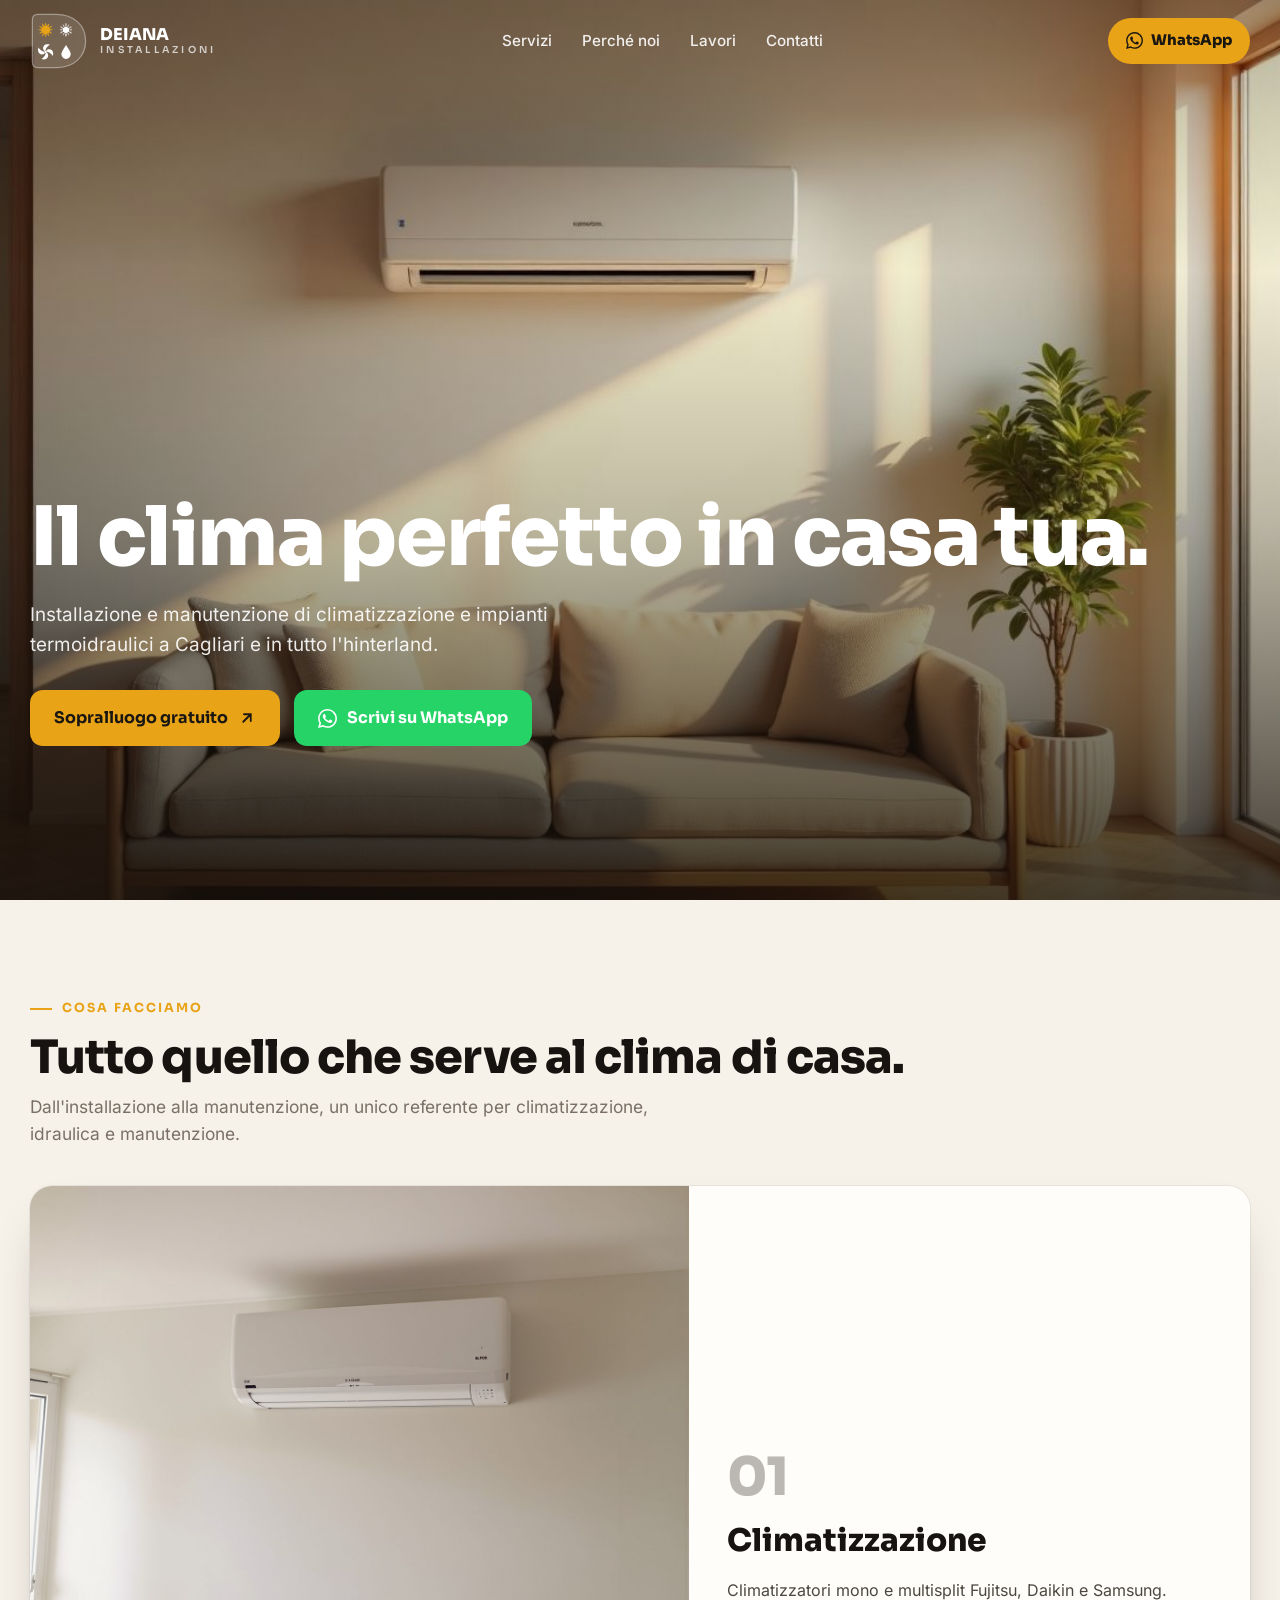
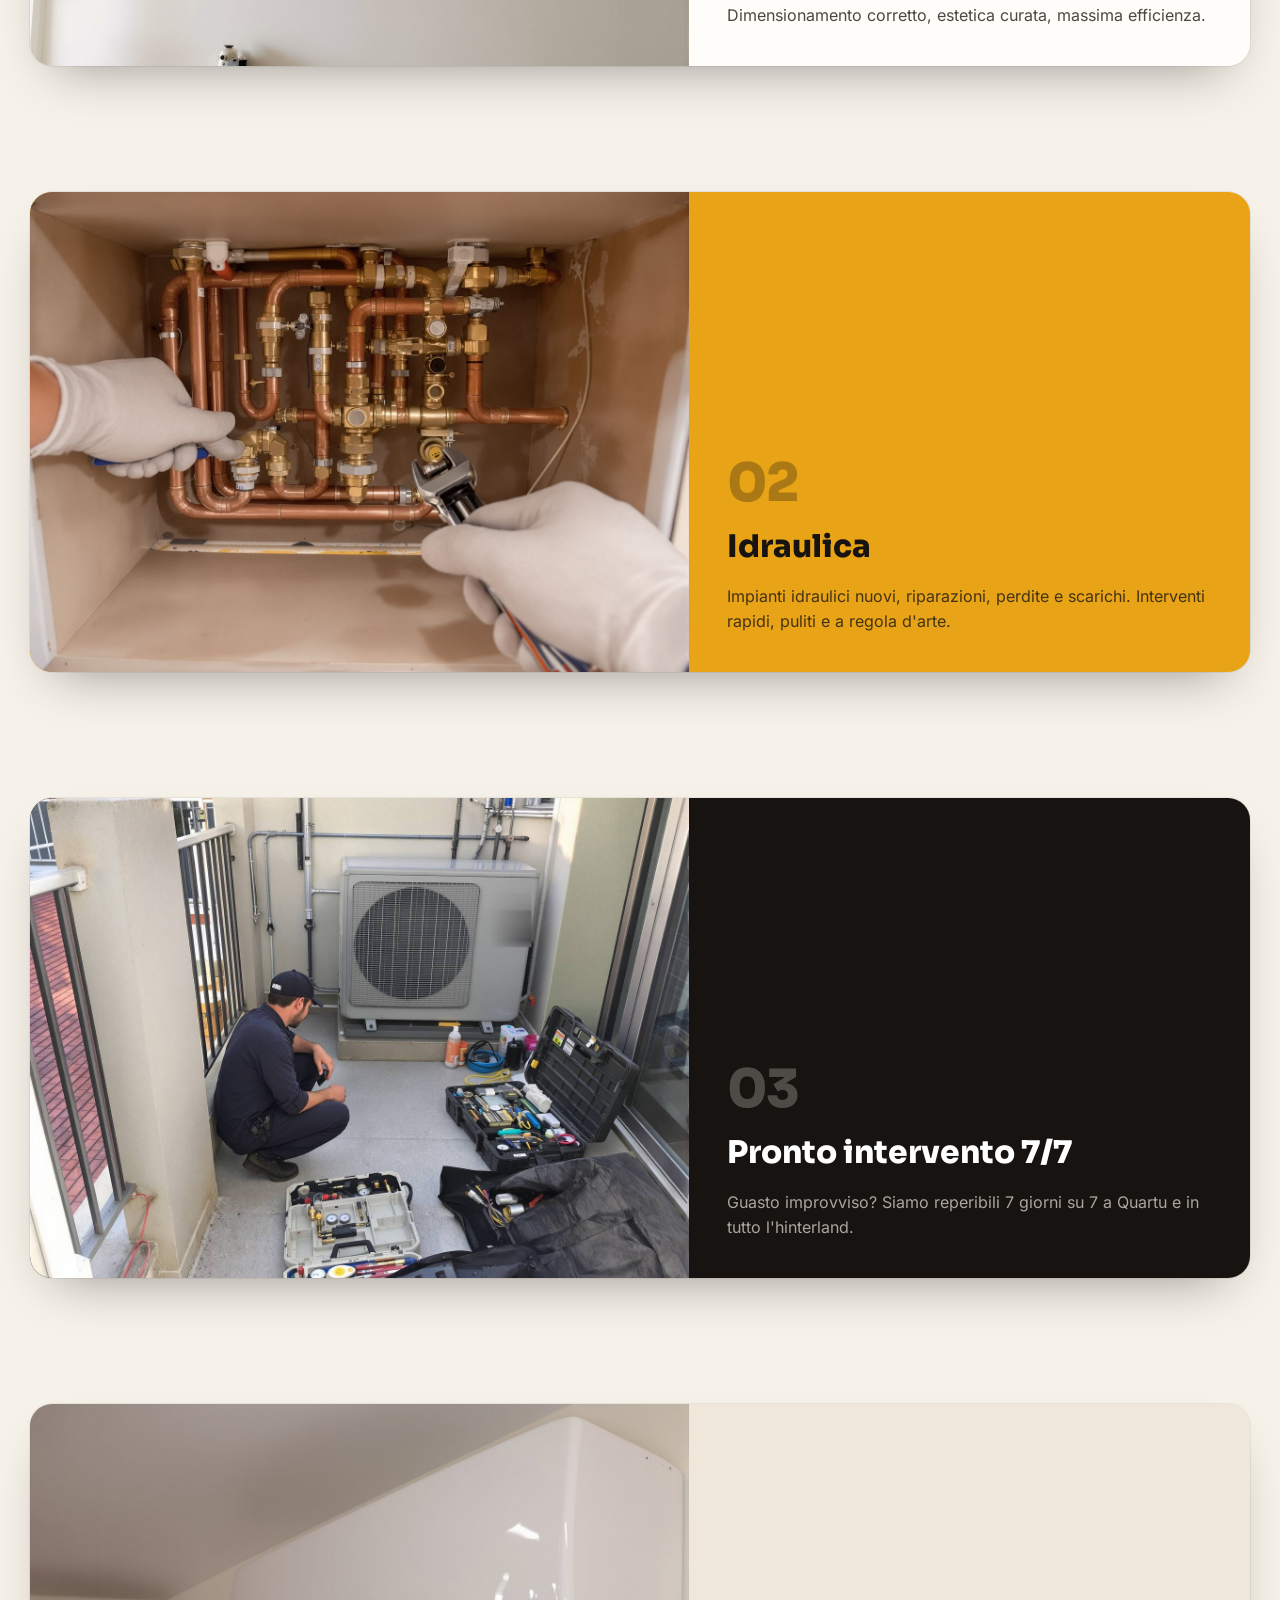
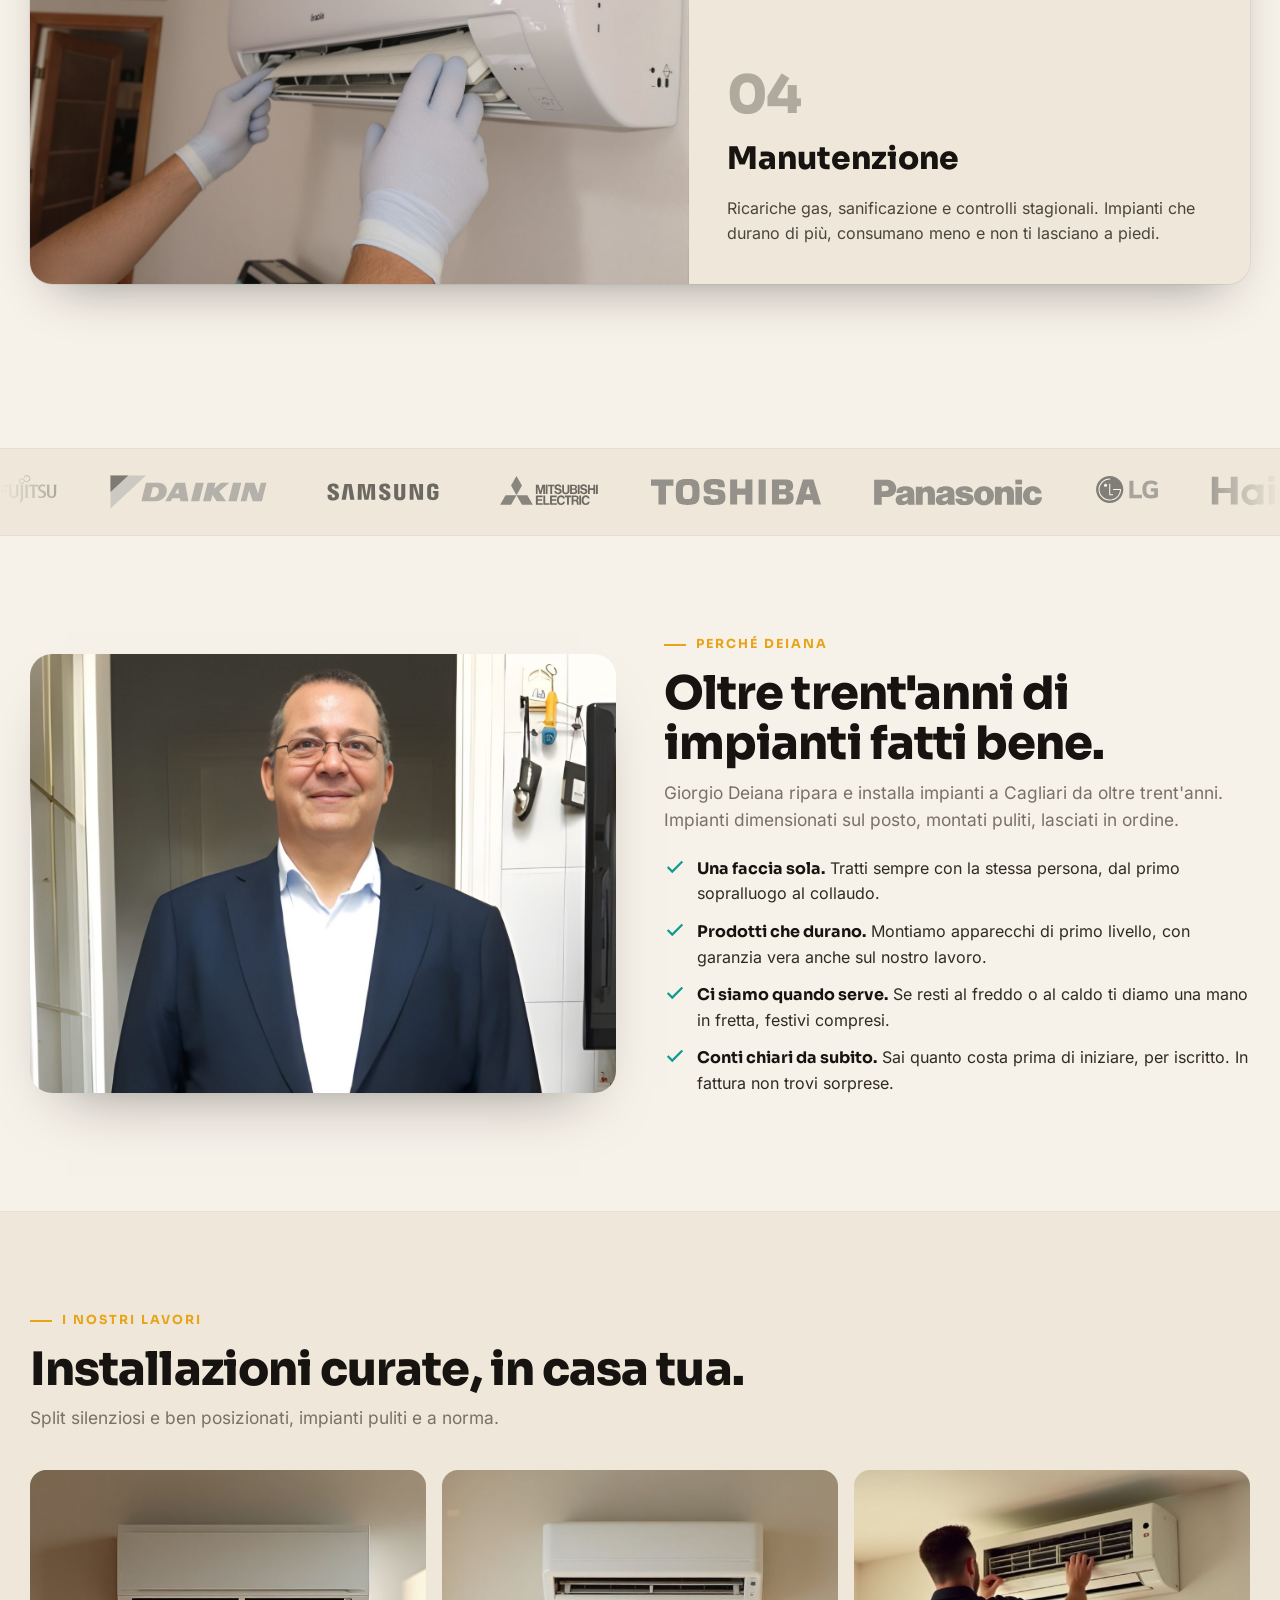
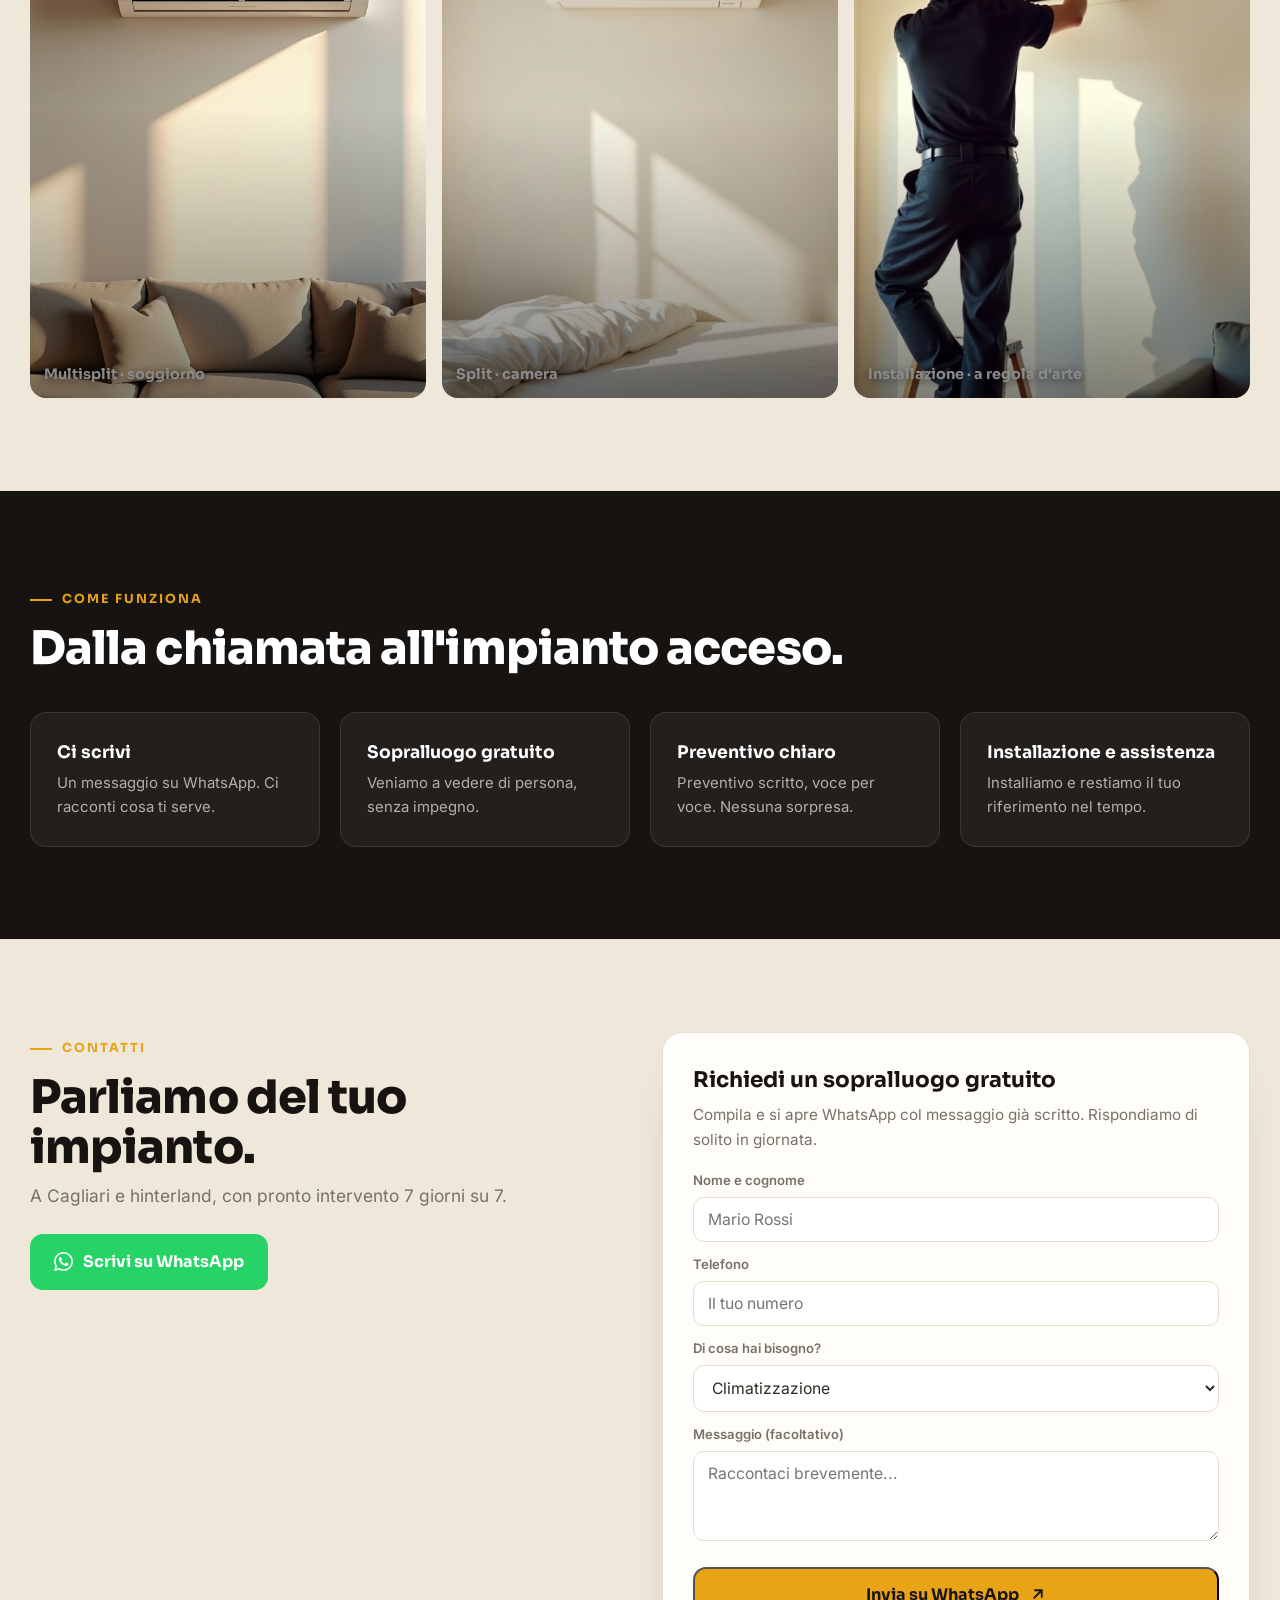
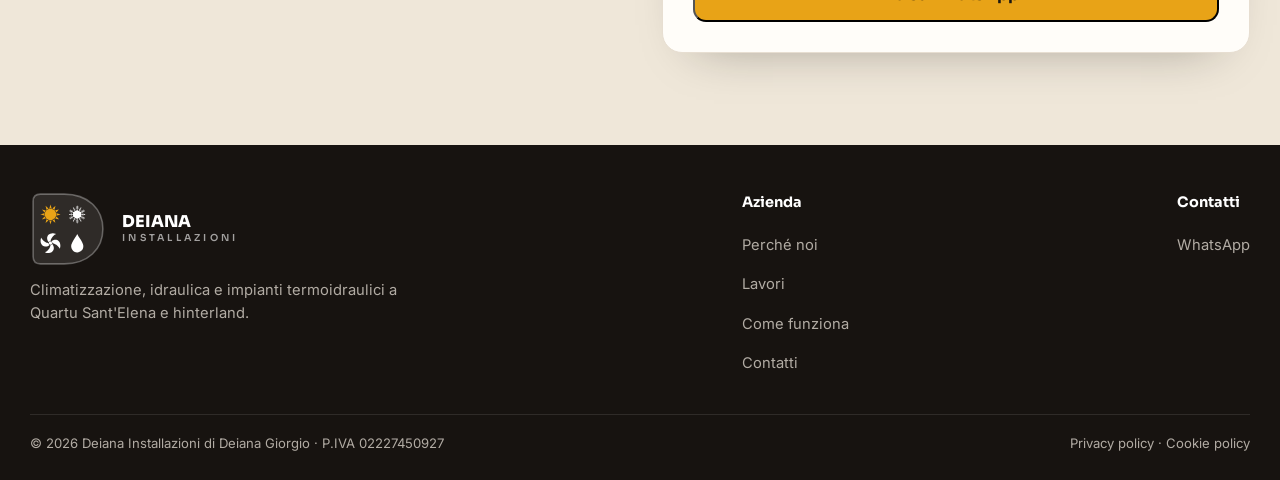
==== commit 87b4023b: "Add files via upload" ====
--- a/index.html
+++ b/index.html
@@ -365,7 +365,7 @@
       .smedia{min-height:220px}}
   </style>
 </head>
-<body><svg width="0" height="0" style="position:absolute" aria-hidden="true"><defs><g id="marchio"><g transform="translate(49.31 51.14) scale(0.0867)" fill="#E8A317" fill-rule="evenodd"><path d="M 911 509 C 916 511 936 513 943 514 C 1008 523 1074 521 1139 508 C 1149 520 1165 534 1176 545 C 1238 599 1312 638 1392 658 C 1410 753 1473 841 1539 908 C 1522 977 1524 1073 1539 1142 C 1474 1206 1412 1300 1387 1388 C 1299 1411 1220 1462 1154 1523 C 1150 1527 1143 1538 1138 1539 C 1063 1523 981 1520 907 1539 C 835 1462 766 1416 662 1392 C 659 1377 650 1354 644 1339 C 614 1262 568 1200 509 1142 C 522 1064 524 984 509 906 C 585 833 628 757 661 658 C 734 637 801 602 860 554 C 876 541 894 522 910 510 L 911 509 z"/><path d="M 1007 610 C 1236 600 1429 778 1438 1007 C 1448 1236 1269 1429 1040 1438 C 812 1447 619 1269 610 1040 C 600 812 778 619 1007 610 z"/><path d="M 1456 276 C 1456 280 1450 302 1449 307 L 1433 376 L 1391 547 C 1386 569 1381 593 1375 615 C 1334 603 1289 579 1254 556 C 1233 542 1214 529 1196 512 C 1236 471 1290 425 1332 386 C 1359 362 1386 337 1414 313 C 1427 301 1442 287 1456 276 z"/><path d="M 675 1434 C 748 1458 800 1486 856 1540 C 839 1556 812 1577 794 1593 C 760 1623 726 1653 692 1683 C 662 1710 625 1744 594 1770 L 675 1434 z"/><path d="M 1765 595 L 1767 595 L 1767 596 C 1764 602 1748 620 1742 626 C 1724 647 1705 668 1686 689 L 1594 792 C 1576 812 1558 834 1539 853 C 1523 836 1508 817 1495 797 C 1474 765 1444 711 1434 674 C 1448 669 1467 665 1482 662 C 1506 656 1529 650 1553 645 C 1624 628 1694 611 1765 595 z"/><path d="M 596 279 C 606 284 651 327 663 338 L 854 511 C 832 528 818 540 795 555 C 759 580 714 603 673 615 C 668 597 664 575 660 556 L 635 447 C 622 391 608 334 596 279 z"/><path d="M 1538 1198 C 1541 1200 1554 1214 1557 1217 C 1572 1233 1587 1250 1602 1266 C 1659 1329 1718 1392 1774 1455 C 1746 1449 1718 1442 1690 1436 L 1432 1373 C 1454 1314 1496 1245 1538 1198 z"/><path d="M 1369 1433 L 1370 1434 C 1374 1440 1450 1742 1456 1770 C 1425 1744 1394 1716 1364 1689 C 1344 1670 1321 1651 1301 1633 L 1195 1538 C 1249 1490 1302 1460 1369 1433 z"/><path d="M 509 1198 C 509 1198 509 1198 510 1198 C 549 1236 602 1326 614 1374 C 531 1392 449 1414 366 1433 C 337 1440 307 1448 278 1454 C 339 1384 403 1315 465 1246 C 479 1230 494 1213 509 1198 z"/><path d="M 280 595 C 302 599 325 606 346 611 L 459 638 C 509 650 567 661 616 675 C 602 713 577 758 556 792 C 541 814 525 834 508 853 C 447 781 382 712 320 641 C 307 626 292 611 280 595 z"/><path d="M 471 926 C 478 927 483 1016 483 1027 C 483 1058 479 1089 474 1120 L 242 1049 C 214 1040 186 1032 158 1024 C 171 1019 190 1014 203 1010 C 228 1002 254 995 279 987 C 322 973 366 959 409 946 C 429 940 451 932 471 926 z"/><path d="M 1576 926 C 1612 939 1657 952 1694 963 C 1759 984 1824 1004 1889 1023 C 1863 1032 1834 1041 1807 1049 C 1730 1072 1652 1096 1574 1119 C 1562 1054 1561 990 1576 926 z"/><path d="M 1023 160 C 1028 164 1111 447 1119 474 C 1089 480 1056 482 1026 483 C 993 483 960 480 928 473 C 946 418 963 358 980 302 L 1023 160 z"/><path d="M 1001 1564 C 1033 1561 1086 1568 1117 1574 L 1029 1874 L 1024 1891 C 1018 1873 1012 1851 1007 1833 L 981 1747 C 964 1691 944 1630 928 1573 C 953 1570 976 1566 1001 1564 z"/></g><g transform="translate(253.39 93.86) scale(0.0628)" fill="#FFFFFF" fill-rule="evenodd"><path d="M 1017 51 C 1018 51 1020 51 1022 51 C 1048 50 1045 73 1046 92 C 1046 99 1046 106 1046 113 C 1046 141 1046 170 1045 198 L 1097 158 C 1107 149 1117 141 1129 134 C 1148 121 1169 146 1155 162 C 1148 171 1132 181 1122 189 C 1097 208 1071 228 1046 248 C 1047 269 1046 291 1046 312 C 1074 289 1104 266 1133 245 C 1151 231 1174 257 1157 274 C 1145 285 1132 295 1120 305 C 1095 325 1071 344 1046 364 L 1046 425 C 1066 409 1085 394 1104 378 C 1114 371 1134 352 1147 352 C 1162 353 1169 374 1158 386 C 1146 398 1133 407 1120 418 C 1096 438 1072 457 1047 476 C 1046 496 1046 537 1047 556 C 1061 566 1090 582 1106 591 C 1141 610 1176 629 1210 648 C 1224 624 1238 600 1252 576 L 1234 486 C 1231 471 1228 456 1225 440 C 1222 417 1255 410 1263 432 C 1267 444 1269 457 1272 470 L 1283 525 C 1303 488 1326 451 1346 414 C 1339 408 1307 390 1306 382 C 1304 347 1350 384 1362 390 C 1371 377 1379 362 1389 347 C 1379 326 1376 306 1393 287 C 1403 277 1416 271 1430 271 C 1475 271 1497 323 1466 356 C 1454 369 1436 370 1420 370 C 1415 381 1403 400 1396 411 C 1409 420 1434 432 1440 445 C 1444 454 1430 464 1423 460 C 1409 453 1396 444 1382 436 C 1363 468 1339 508 1322 542 C 1340 537 1361 533 1379 529 C 1396 528 1428 510 1437 533 C 1447 562 1407 564 1388 568 C 1370 572 1352 576 1333 580 C 1323 582 1308 585 1299 588 L 1297 589 C 1282 616 1266 644 1251 672 C 1293 693 1334 717 1377 737 C 1397 747 1417 758 1438 766 C 1449 762 1461 754 1472 748 C 1473 744 1474 739 1475 735 C 1481 708 1488 681 1494 654 C 1498 639 1501 624 1506 609 C 1510 598 1527 596 1535 603 C 1539 607 1542 612 1542 618 C 1541 631 1537 644 1534 657 L 1518 725 L 1576 694 C 1582 665 1589 636 1596 606 C 1599 590 1602 572 1608 557 C 1614 537 1647 544 1643 566 C 1641 578 1639 589 1636 601 L 1622 666 C 1632 661 1670 640 1678 633 C 1690 593 1694 547 1707 506 C 1712 488 1746 492 1743 513 C 1741 526 1739 537 1736 549 C 1731 570 1726 591 1721 611 C 1748 596 1776 581 1803 565 C 1813 560 1836 547 1845 544 L 1846 544 C 1866 548 1875 566 1857 579 C 1845 588 1828 596 1814 604 L 1742 645 C 1771 658 1805 667 1835 683 C 1851 692 1854 701 1844 718 C 1839 721 1833 724 1826 721 C 1810 715 1795 707 1779 701 C 1765 695 1751 690 1737 684 C 1724 680 1710 675 1698 669 C 1679 680 1660 692 1640 702 C 1657 710 1674 714 1692 721 C 1705 726 1750 737 1755 750 C 1760 762 1750 773 1737 777 C 1723 774 1704 766 1690 761 C 1659 750 1628 739 1597 728 C 1577 739 1557 752 1536 762 C 1553 768 1571 774 1588 780 C 1603 785 1621 791 1635 798 C 1654 808 1644 826 1627 833 C 1595 824 1563 810 1531 800 C 1520 796 1509 793 1498 789 C 1482 797 1466 802 1465 823 C 1464 842 1465 862 1465 881 L 1465 1001 L 1560 1001 C 1574 984 1594 966 1610 950 C 1626 934 1642 918 1658 903 C 1664 897 1676 897 1682 903 C 1701 921 1676 938 1665 950 C 1648 968 1629 984 1613 1002 C 1647 999 1700 1001 1735 1001 C 1735 990 1732 956 1742 948 C 1750 942 1759 948 1765 955 C 1766 970 1765 986 1765 1001 L 1793 1001 C 1804 984 1812 976 1833 974 C 1887 968 1910 1041 1863 1068 C 1838 1082 1806 1072 1793 1047 L 1766 1046 C 1766 1055 1769 1093 1762 1097 C 1728 1119 1735 1064 1735 1047 C 1695 1047 1654 1047 1614 1046 C 1636 1070 1665 1091 1685 1118 C 1688 1121 1689 1124 1689 1128 C 1689 1134 1686 1139 1682 1142 C 1678 1146 1673 1147 1667 1147 C 1659 1146 1651 1137 1645 1131 C 1617 1102 1586 1076 1559 1046 C 1528 1047 1496 1047 1465 1047 L 1465 1157 C 1465 1179 1463 1212 1467 1233 C 1469 1244 1492 1254 1502 1259 C 1542 1247 1581 1227 1621 1217 C 1642 1214 1653 1244 1631 1252 C 1601 1264 1570 1276 1540 1285 C 1560 1296 1580 1307 1599 1318 C 1604 1317 1609 1315 1614 1313 C 1654 1299 1694 1282 1734 1269 C 1743 1272 1749 1275 1753 1284 C 1760 1300 1740 1307 1728 1311 C 1700 1322 1670 1332 1642 1344 C 1658 1353 1682 1368 1698 1378 C 1707 1374 1716 1370 1725 1367 C 1759 1354 1794 1339 1828 1328 C 1842 1324 1860 1353 1836 1364 C 1817 1373 1797 1380 1777 1387 C 1764 1391 1752 1398 1739 1401 C 1766 1417 1794 1430 1821 1446 C 1836 1454 1876 1469 1866 1491 C 1863 1496 1859 1499 1854 1501 C 1848 1503 1843 1501 1838 1499 C 1824 1491 1809 1483 1795 1475 C 1772 1462 1748 1450 1725 1438 C 1728 1454 1747 1538 1744 1547 C 1742 1554 1736 1558 1730 1562 C 1721 1561 1712 1561 1709 1551 C 1705 1542 1704 1532 1702 1522 C 1698 1503 1694 1483 1690 1463 C 1688 1450 1684 1422 1680 1411 C 1660 1402 1640 1390 1621 1378 C 1623 1386 1625 1400 1627 1408 C 1632 1432 1637 1456 1641 1481 C 1638 1489 1634 1494 1625 1497 C 1603 1504 1601 1478 1598 1464 C 1591 1428 1585 1391 1575 1356 C 1557 1345 1536 1334 1518 1323 C 1524 1344 1528 1367 1533 1389 C 1535 1400 1545 1433 1542 1442 C 1540 1447 1535 1451 1530 1453 C 1525 1455 1520 1454 1516 1452 C 1503 1445 1500 1417 1497 1404 L 1483 1340 C 1480 1329 1478 1314 1474 1304 L 1474 1302 C 1457 1294 1445 1279 1426 1287 C 1408 1296 1390 1306 1372 1316 C 1334 1338 1291 1356 1253 1380 C 1266 1405 1280 1429 1295 1453 C 1332 1460 1371 1475 1408 1483 C 1415 1484 1427 1487 1432 1493 C 1435 1498 1437 1503 1436 1509 C 1435 1514 1432 1519 1428 1522 C 1426 1524 1420 1526 1417 1526 C 1385 1522 1353 1506 1321 1502 C 1341 1538 1362 1576 1383 1612 C 1396 1605 1411 1594 1425 1590 C 1433 1586 1444 1597 1441 1605 C 1436 1618 1408 1631 1396 1638 C 1406 1653 1412 1664 1420 1680 C 1432 1677 1441 1678 1453 1683 C 1466 1689 1475 1700 1479 1714 C 1483 1727 1482 1741 1475 1753 C 1469 1765 1459 1773 1446 1777 C 1405 1789 1364 1747 1387 1705 C 1380 1691 1369 1671 1361 1658 C 1350 1663 1321 1684 1314 1682 C 1275 1666 1342 1636 1346 1634 C 1331 1601 1302 1556 1283 1522 C 1279 1551 1272 1583 1267 1612 C 1263 1632 1237 1638 1226 1614 C 1227 1603 1233 1573 1235 1560 C 1240 1530 1245 1500 1250 1469 C 1239 1448 1223 1423 1211 1401 C 1201 1405 1167 1424 1156 1431 C 1120 1451 1082 1470 1047 1491 C 1047 1513 1046 1548 1048 1569 C 1057 1579 1072 1590 1083 1598 L 1130 1637 C 1144 1648 1174 1666 1158 1687 C 1156 1691 1151 1693 1146 1694 C 1134 1695 1117 1678 1108 1670 C 1087 1654 1067 1637 1047 1620 C 1046 1641 1046 1663 1046 1684 C 1078 1706 1109 1737 1141 1760 C 1149 1766 1161 1775 1163 1786 C 1164 1794 1159 1801 1152 1805 C 1139 1812 1128 1802 1119 1794 C 1096 1774 1070 1756 1046 1736 C 1047 1756 1046 1779 1046 1799 C 1067 1815 1088 1833 1109 1849 C 1124 1860 1139 1872 1154 1885 C 1160 1892 1162 1903 1156 1910 C 1140 1932 1116 1906 1101 1894 L 1046 1850 L 1046 1929 C 1046 1938 1046 1948 1046 1957 C 1046 1976 1048 1991 1026 1994 C 1014 1994 1010 1990 1004 1980 C 1002 1942 1004 1888 1004 1848 C 997 1853 985 1863 978 1869 C 966 1878 954 1888 943 1897 C 934 1904 920 1918 909 1918 C 892 1917 885 1896 897 1885 C 907 1874 920 1865 931 1855 C 955 1836 979 1817 1004 1798 C 1004 1778 1004 1753 1003 1734 C 980 1755 953 1774 928 1795 C 922 1800 914 1807 905 1808 C 891 1809 880 1786 890 1776 C 924 1743 966 1714 1003 1683 C 1003 1661 1003 1640 1003 1619 C 985 1635 966 1650 947 1666 C 936 1675 925 1684 913 1693 C 893 1706 872 1679 885 1664 C 895 1653 911 1643 923 1633 C 949 1611 978 1591 1003 1568 L 1003 1492 C 981 1479 959 1468 937 1456 C 904 1436 869 1419 835 1400 C 823 1424 808 1449 794 1473 C 800 1499 806 1525 812 1552 C 814 1563 824 1600 825 1610 C 825 1614 824 1618 822 1621 C 814 1634 790 1633 786 1616 C 782 1603 780 1589 777 1575 C 773 1558 767 1541 764 1524 C 742 1558 724 1596 701 1632 C 712 1639 744 1656 744 1666 C 745 1706 694 1662 686 1657 C 680 1669 670 1686 663 1697 L 664 1699 C 695 1757 624 1805 581 1765 C 571 1756 565 1743 565 1729 C 565 1716 572 1698 581 1689 C 596 1676 610 1674 629 1675 C 634 1660 641 1650 649 1637 C 641 1631 609 1614 609 1606 C 606 1567 649 1601 664 1610 C 684 1578 706 1537 725 1504 C 697 1512 664 1520 635 1527 C 625 1529 618 1522 614 1512 C 611 1502 617 1494 627 1489 C 642 1484 658 1481 674 1477 C 700 1470 726 1463 752 1456 C 764 1434 785 1400 794 1379 C 738 1345 667 1314 610 1280 C 598 1287 586 1293 574 1300 C 562 1343 555 1390 544 1434 C 540 1452 514 1456 504 1431 C 506 1425 507 1419 508 1412 C 516 1383 521 1353 528 1324 C 509 1334 493 1346 471 1356 C 468 1366 465 1384 463 1395 L 450 1461 C 448 1471 446 1482 443 1491 C 438 1505 417 1508 409 1495 C 402 1484 408 1467 410 1455 C 415 1431 420 1406 426 1382 C 413 1391 381 1408 367 1415 C 364 1424 362 1439 360 1448 L 349 1508 C 347 1520 346 1532 342 1544 C 338 1559 315 1560 307 1548 C 302 1541 305 1532 306 1524 C 311 1496 316 1468 322 1439 C 314 1443 298 1453 289 1458 C 272 1467 255 1477 237 1486 C 222 1494 196 1513 185 1490 C 176 1472 197 1462 209 1456 C 242 1439 274 1420 307 1402 C 275 1391 242 1377 211 1364 C 204 1361 198 1349 201 1342 C 212 1317 237 1334 254 1340 C 286 1352 318 1366 350 1377 L 406 1346 C 386 1337 304 1310 296 1296 C 294 1292 292 1288 294 1283 C 295 1278 300 1274 304 1272 C 308 1270 313 1269 317 1270 C 327 1271 356 1284 366 1288 C 394 1299 420 1310 448 1320 C 467 1311 487 1298 506 1288 C 482 1278 456 1268 431 1258 C 422 1255 414 1252 406 1247 C 406 1246 405 1246 405 1245 C 399 1234 402 1222 413 1217 C 423 1213 435 1218 444 1222 C 478 1236 513 1246 545 1260 L 583 1240 C 584 1176 583 1109 583 1046 C 559 1046 534 1046 509 1046 C 502 1046 495 1046 488 1046 L 483 1051 C 460 1075 437 1098 414 1121 C 407 1128 397 1139 390 1145 C 376 1155 357 1145 358 1127 C 359 1118 366 1112 372 1106 C 393 1086 413 1065 434 1045 L 313 1046 C 312 1059 320 1102 298 1101 C 276 1099 285 1066 284 1048 L 283 1046 C 274 1046 264 1046 255 1046 C 250 1054 245 1061 237 1066 C 198 1092 149 1056 160 1012 C 163 999 172 988 183 982 C 209 966 239 975 254 1002 L 284 1002 C 284 993 281 955 288 951 C 320 930 312 986 312 1002 C 353 1001 393 1001 434 1002 C 421 984 360 936 358 920 C 358 916 359 911 362 907 C 366 903 372 900 378 899 C 381 899 385 900 388 902 C 400 910 410 923 420 932 C 443 956 466 980 490 1001 C 518 1000 555 1001 583 1001 C 583 938 585 871 583 808 C 572 802 561 795 549 789 C 511 804 467 820 427 831 C 408 836 394 807 414 796 C 424 791 435 788 446 784 C 466 777 486 770 506 764 C 487 752 466 742 446 730 C 424 739 402 746 378 754 C 362 760 326 777 309 777 C 300 776 291 761 296 750 C 303 737 322 734 335 729 C 357 720 380 713 402 704 C 388 696 358 681 346 672 L 273 701 C 258 706 243 713 228 718 C 214 722 198 708 204 694 C 210 680 229 676 242 670 C 262 662 284 655 304 647 C 296 642 283 634 275 630 L 219 597 C 209 591 200 586 190 579 C 172 566 188 538 207 544 C 217 548 234 559 244 565 L 326 612 C 317 580 310 545 302 513 C 301 511 302 507 303 505 C 305 500 308 496 313 494 C 318 492 326 493 331 495 C 342 500 344 524 347 535 L 361 590 C 364 603 368 622 372 634 L 373 636 C 388 647 409 657 425 668 C 421 651 416 630 412 612 C 408 595 390 556 414 548 C 422 544 436 548 439 557 C 450 601 462 647 472 692 C 483 700 520 722 532 728 C 524 704 518 680 512 656 C 510 647 504 625 503 617 C 503 614 504 612 505 609 C 511 595 534 592 540 608 C 556 653 562 703 577 747 L 578 749 C 588 756 602 764 612 770 C 633 757 654 747 675 735 C 715 713 757 693 796 669 C 784 643 766 619 754 594 C 725 586 694 579 665 570 C 650 566 635 563 621 556 C 613 552 611 540 614 533 C 616 528 619 524 624 522 C 635 517 662 528 674 531 C 692 536 710 540 727 546 C 709 512 684 473 664 438 C 654 446 619 472 608 459 C 592 439 636 419 648 412 C 641 398 631 384 624 370 C 599 373 576 362 567 337 C 562 323 563 308 570 295 C 576 282 587 273 600 269 C 614 265 628 266 640 273 C 669 288 676 319 661 347 C 670 362 678 374 686 390 C 698 383 720 369 732 365 C 777 378 716 408 702 416 L 763 522 C 765 506 781 435 787 423 L 788 422 C 803 412 821 418 819 438 C 817 459 812 480 808 502 L 794 576 C 809 598 823 624 836 647 C 867 634 909 607 940 591 C 951 585 996 560 1003 554 C 1003 528 1003 502 1002 477 C 996 470 985 462 978 456 L 927 416 C 916 408 905 399 896 390 C 888 382 889 377 889 368 C 890 365 892 363 893 361 C 908 342 935 370 948 381 C 966 396 985 410 1003 424 L 1003 362 C 968 333 927 307 894 275 C 879 261 897 234 914 244 C 923 249 936 259 944 266 C 964 281 984 296 1003 312 L 1003 250 C 980 229 952 210 928 190 C 917 182 907 175 897 166 C 879 148 900 122 920 135 C 930 141 938 148 947 155 C 966 169 985 184 1003 199 L 1003 116 C 1003 100 1003 80 1005 64 C 1006 58 1012 54 1017 51 z"/></g><g transform="translate(59.77 273.23) scale(0.0764)" fill="#FFFFFF" fill-rule="evenodd"><path d="M 1446 726 C 1448 725 1450 725 1453 725 C 1571 724 1671 768 1755 850 C 1784 878 1809 910 1828 946 C 1834 957 1839 968 1844 980 C 1906 1129 1915 1303 1867 1457 C 1864 1466 1858 1483 1853 1489 C 1849 1493 1844 1494 1838 1494 C 1833 1494 1828 1490 1825 1486 C 1814 1470 1805 1452 1794 1435 C 1772 1400 1747 1366 1719 1334 C 1693 1304 1664 1272 1634 1246 C 1518 1144 1354 1049 1199 1029 C 1199 970 1170 913 1121 880 C 1116 876 1110 873 1104 869 C 1117 857 1127 847 1141 836 C 1208 780 1296 746 1381 731 C 1401 727 1426 726 1446 726 z"/><path d="M 1178 1108 C 1192 1119 1214 1145 1224 1160 C 1299 1263 1334 1400 1315 1526 C 1298 1640 1241 1736 1148 1805 C 1027 1894 850 1916 704 1893 C 680 1889 572 1865 556 1848 C 553 1844 552 1839 552 1834 C 552 1829 555 1826 559 1823 C 575 1811 596 1802 613 1791 C 653 1766 693 1739 728 1708 C 863 1593 1011 1380 1025 1199 C 1092 1198 1144 1164 1178 1108 z"/><path d="M 202 556 C 211 556 219 557 224 566 C 240 595 255 625 275 652 C 400 828 630 996 847 1014 C 847 1030 849 1046 852 1062 C 865 1114 895 1151 941 1178 C 904 1218 877 1238 829 1264 C 717 1323 585 1339 463 1302 C 358 1269 269 1196 217 1098 C 137 945 134 745 185 583 C 188 571 191 562 202 556 z"/><path d="M 1212 147 C 1224 147 1235 147 1246 147 C 1317 149 1388 162 1454 186 C 1467 191 1495 198 1494 216 C 1493 220 1489 226 1485 228 C 1469 238 1451 246 1435 257 C 1402 278 1369 301 1338 325 C 1189 442 1046 658 1024 849 C 995 849 972 855 947 868 C 910 888 897 901 872 935 C 867 929 858 922 853 916 C 843 907 834 897 826 886 C 766 810 734 703 728 607 C 722 489 769 379 846 292 C 938 189 1078 154 1212 147 z"/><path d="M 1009 882 C 1088 874 1158 932 1166 1010 C 1174 1089 1116 1159 1038 1167 C 959 1175 889 1117 881 1038 C 873 960 931 890 1009 882 z"/></g><g transform="translate(247.73 281.38) scale(0.0689)" fill="#FFFFFF" fill-rule="evenodd"><path d="M 1021 125 C 1024 127 1059 196 1065 206 C 1088 248 1113 290 1138 331 C 1192 418 1247 504 1302 589 C 1414 763 1534 950 1592 1149 C 1606 1196 1619 1258 1619 1308 C 1619 1467 1561 1629 1449 1743 C 1338 1857 1186 1922 1027 1923 C 922 1924 828 1900 736 1850 C 594 1773 501 1646 455 1493 C 424 1392 420 1285 443 1182 C 471 1055 545 914 611 801 C 658 720 707 641 759 563 C 800 500 840 437 880 374 C 884 367 888 360 892 354 C 929 292 966 230 1000 166 C 1007 152 1013 138 1021 125 z"/><path d="M 1299 1744 L 1299 1744 C 1298 1747 1290 1753 1287 1755 L 1286 1754 C 1287 1750 1295 1746 1299 1744 z"/></g></g></defs></svg>
+<body><svg width="0" height="0" style="position:absolute" aria-hidden="true"><defs><g id="marchio"><g transform="translate(58.77 78.61) scale(0.0774)" fill="#E8A317" fill-rule="evenodd"><path d="M 911 509 C 916 511 936 513 943 514 C 1008 523 1074 521 1139 508 C 1149 520 1165 534 1176 545 C 1238 599 1312 638 1392 658 C 1410 753 1473 841 1539 908 C 1522 977 1524 1073 1539 1142 C 1474 1206 1412 1300 1387 1388 C 1299 1411 1220 1462 1154 1523 C 1150 1527 1143 1538 1138 1539 C 1063 1523 981 1520 907 1539 C 835 1462 766 1416 662 1392 C 659 1377 650 1354 644 1339 C 614 1262 568 1200 509 1142 C 522 1064 524 984 509 906 C 585 833 628 757 661 658 C 734 637 801 602 860 554 C 876 541 894 522 910 510 L 911 509 z"/><path d="M 1007 610 C 1236 600 1429 778 1438 1007 C 1448 1236 1269 1429 1040 1438 C 812 1447 619 1269 610 1040 C 600 812 778 619 1007 610 z"/><path d="M 1456 276 C 1456 280 1450 302 1449 307 L 1433 376 L 1391 547 C 1386 569 1381 593 1375 615 C 1334 603 1289 579 1254 556 C 1233 542 1214 529 1196 512 C 1236 471 1290 425 1332 386 C 1359 362 1386 337 1414 313 C 1427 301 1442 287 1456 276 z"/><path d="M 675 1434 C 748 1458 800 1486 856 1540 C 839 1556 812 1577 794 1593 C 760 1623 726 1653 692 1683 C 662 1710 625 1744 594 1770 L 675 1434 z"/><path d="M 1765 595 L 1767 595 L 1767 596 C 1764 602 1748 620 1742 626 C 1724 647 1705 668 1686 689 L 1594 792 C 1576 812 1558 834 1539 853 C 1523 836 1508 817 1495 797 C 1474 765 1444 711 1434 674 C 1448 669 1467 665 1482 662 C 1506 656 1529 650 1553 645 C 1624 628 1694 611 1765 595 z"/><path d="M 596 279 C 606 284 651 327 663 338 L 854 511 C 832 528 818 540 795 555 C 759 580 714 603 673 615 C 668 597 664 575 660 556 L 635 447 C 622 391 608 334 596 279 z"/><path d="M 1538 1198 C 1541 1200 1554 1214 1557 1217 C 1572 1233 1587 1250 1602 1266 C 1659 1329 1718 1392 1774 1455 C 1746 1449 1718 1442 1690 1436 L 1432 1373 C 1454 1314 1496 1245 1538 1198 z"/><path d="M 1369 1433 L 1370 1434 C 1374 1440 1450 1742 1456 1770 C 1425 1744 1394 1716 1364 1689 C 1344 1670 1321 1651 1301 1633 L 1195 1538 C 1249 1490 1302 1460 1369 1433 z"/><path d="M 509 1198 C 509 1198 509 1198 510 1198 C 549 1236 602 1326 614 1374 C 531 1392 449 1414 366 1433 C 337 1440 307 1448 278 1454 C 339 1384 403 1315 465 1246 C 479 1230 494 1213 509 1198 z"/><path d="M 280 595 C 302 599 325 606 346 611 L 459 638 C 509 650 567 661 616 675 C 602 713 577 758 556 792 C 541 814 525 834 508 853 C 447 781 382 712 320 641 C 307 626 292 611 280 595 z"/><path d="M 471 926 C 478 927 483 1016 483 1027 C 483 1058 479 1089 474 1120 L 242 1049 C 214 1040 186 1032 158 1024 C 171 1019 190 1014 203 1010 C 228 1002 254 995 279 987 C 322 973 366 959 409 946 C 429 940 451 932 471 926 z"/><path d="M 1576 926 C 1612 939 1657 952 1694 963 C 1759 984 1824 1004 1889 1023 C 1863 1032 1834 1041 1807 1049 C 1730 1072 1652 1096 1574 1119 C 1562 1054 1561 990 1576 926 z"/><path d="M 1023 160 C 1028 164 1111 447 1119 474 C 1089 480 1056 482 1026 483 C 993 483 960 480 928 473 C 946 418 963 358 980 302 L 1023 160 z"/><path d="M 1001 1564 C 1033 1561 1086 1568 1117 1574 L 1029 1874 L 1024 1891 C 1018 1873 1012 1851 1007 1833 L 981 1747 C 964 1691 944 1630 928 1573 C 953 1570 976 1566 1001 1564 z"/></g><g transform="translate(253.39 93.86) scale(0.0628)" fill="#FFFFFF" fill-rule="evenodd"><path d="M 1017 51 C 1018 51 1020 51 1022 51 C 1048 50 1045 73 1046 92 C 1046 99 1046 106 1046 113 C 1046 141 1046 170 1045 198 L 1097 158 C 1107 149 1117 141 1129 134 C 1148 121 1169 146 1155 162 C 1148 171 1132 181 1122 189 C 1097 208 1071 228 1046 248 C 1047 269 1046 291 1046 312 C 1074 289 1104 266 1133 245 C 1151 231 1174 257 1157 274 C 1145 285 1132 295 1120 305 C 1095 325 1071 344 1046 364 L 1046 425 C 1066 409 1085 394 1104 378 C 1114 371 1134 352 1147 352 C 1162 353 1169 374 1158 386 C 1146 398 1133 407 1120 418 C 1096 438 1072 457 1047 476 C 1046 496 1046 537 1047 556 C 1061 566 1090 582 1106 591 C 1141 610 1176 629 1210 648 C 1224 624 1238 600 1252 576 L 1234 486 C 1231 471 1228 456 1225 440 C 1222 417 1255 410 1263 432 C 1267 444 1269 457 1272 470 L 1283 525 C 1303 488 1326 451 1346 414 C 1339 408 1307 390 1306 382 C 1304 347 1350 384 1362 390 C 1371 377 1379 362 1389 347 C 1379 326 1376 306 1393 287 C 1403 277 1416 271 1430 271 C 1475 271 1497 323 1466 356 C 1454 369 1436 370 1420 370 C 1415 381 1403 400 1396 411 C 1409 420 1434 432 1440 445 C 1444 454 1430 464 1423 460 C 1409 453 1396 444 1382 436 C 1363 468 1339 508 1322 542 C 1340 537 1361 533 1379 529 C 1396 528 1428 510 1437 533 C 1447 562 1407 564 1388 568 C 1370 572 1352 576 1333 580 C 1323 582 1308 585 1299 588 L 1297 589 C 1282 616 1266 644 1251 672 C 1293 693 1334 717 1377 737 C 1397 747 1417 758 1438 766 C 1449 762 1461 754 1472 748 C 1473 744 1474 739 1475 735 C 1481 708 1488 681 1494 654 C 1498 639 1501 624 1506 609 C 1510 598 1527 596 1535 603 C 1539 607 1542 612 1542 618 C 1541 631 1537 644 1534 657 L 1518 725 L 1576 694 C 1582 665 1589 636 1596 606 C 1599 590 1602 572 1608 557 C 1614 537 1647 544 1643 566 C 1641 578 1639 589 1636 601 L 1622 666 C 1632 661 1670 640 1678 633 C 1690 593 1694 547 1707 506 C 1712 488 1746 492 1743 513 C 1741 526 1739 537 1736 549 C 1731 570 1726 591 1721 611 C 1748 596 1776 581 1803 565 C 1813 560 1836 547 1845 544 L 1846 544 C 1866 548 1875 566 1857 579 C 1845 588 1828 596 1814 604 L 1742 645 C 1771 658 1805 667 1835 683 C 1851 692 1854 701 1844 718 C 1839 721 1833 724 1826 721 C 1810 715 1795 707 1779 701 C 1765 695 1751 690 1737 684 C 1724 680 1710 675 1698 669 C 1679 680 1660 692 1640 702 C 1657 710 1674 714 1692 721 C 1705 726 1750 737 1755 750 C 1760 762 1750 773 1737 777 C 1723 774 1704 766 1690 761 C 1659 750 1628 739 1597 728 C 1577 739 1557 752 1536 762 C 1553 768 1571 774 1588 780 C 1603 785 1621 791 1635 798 C 1654 808 1644 826 1627 833 C 1595 824 1563 810 1531 800 C 1520 796 1509 793 1498 789 C 1482 797 1466 802 1465 823 C 1464 842 1465 862 1465 881 L 1465 1001 L 1560 1001 C 1574 984 1594 966 1610 950 C 1626 934 1642 918 1658 903 C 1664 897 1676 897 1682 903 C 1701 921 1676 938 1665 950 C 1648 968 1629 984 1613 1002 C 1647 999 1700 1001 1735 1001 C 1735 990 1732 956 1742 948 C 1750 942 1759 948 1765 955 C 1766 970 1765 986 1765 1001 L 1793 1001 C 1804 984 1812 976 1833 974 C 1887 968 1910 1041 1863 1068 C 1838 1082 1806 1072 1793 1047 L 1766 1046 C 1766 1055 1769 1093 1762 1097 C 1728 1119 1735 1064 1735 1047 C 1695 1047 1654 1047 1614 1046 C 1636 1070 1665 1091 1685 1118 C 1688 1121 1689 1124 1689 1128 C 1689 1134 1686 1139 1682 1142 C 1678 1146 1673 1147 1667 1147 C 1659 1146 1651 1137 1645 1131 C 1617 1102 1586 1076 1559 1046 C 1528 1047 1496 1047 1465 1047 L 1465 1157 C 1465 1179 1463 1212 1467 1233 C 1469 1244 1492 1254 1502 1259 C 1542 1247 1581 1227 1621 1217 C 1642 1214 1653 1244 1631 1252 C 1601 1264 1570 1276 1540 1285 C 1560 1296 1580 1307 1599 1318 C 1604 1317 1609 1315 1614 1313 C 1654 1299 1694 1282 1734 1269 C 1743 1272 1749 1275 1753 1284 C 1760 1300 1740 1307 1728 1311 C 1700 1322 1670 1332 1642 1344 C 1658 1353 1682 1368 1698 1378 C 1707 1374 1716 1370 1725 1367 C 1759 1354 1794 1339 1828 1328 C 1842 1324 1860 1353 1836 1364 C 1817 1373 1797 1380 1777 1387 C 1764 1391 1752 1398 1739 1401 C 1766 1417 1794 1430 1821 1446 C 1836 1454 1876 1469 1866 1491 C 1863 1496 1859 1499 1854 1501 C 1848 1503 1843 1501 1838 1499 C 1824 1491 1809 1483 1795 1475 C 1772 1462 1748 1450 1725 1438 C 1728 1454 1747 1538 1744 1547 C 1742 1554 1736 1558 1730 1562 C 1721 1561 1712 1561 1709 1551 C 1705 1542 1704 1532 1702 1522 C 1698 1503 1694 1483 1690 1463 C 1688 1450 1684 1422 1680 1411 C 1660 1402 1640 1390 1621 1378 C 1623 1386 1625 1400 1627 1408 C 1632 1432 1637 1456 1641 1481 C 1638 1489 1634 1494 1625 1497 C 1603 1504 1601 1478 1598 1464 C 1591 1428 1585 1391 1575 1356 C 1557 1345 1536 1334 1518 1323 C 1524 1344 1528 1367 1533 1389 C 1535 1400 1545 1433 1542 1442 C 1540 1447 1535 1451 1530 1453 C 1525 1455 1520 1454 1516 1452 C 1503 1445 1500 1417 1497 1404 L 1483 1340 C 1480 1329 1478 1314 1474 1304 L 1474 1302 C 1457 1294 1445 1279 1426 1287 C 1408 1296 1390 1306 1372 1316 C 1334 1338 1291 1356 1253 1380 C 1266 1405 1280 1429 1295 1453 C 1332 1460 1371 1475 1408 1483 C 1415 1484 1427 1487 1432 1493 C 1435 1498 1437 1503 1436 1509 C 1435 1514 1432 1519 1428 1522 C 1426 1524 1420 1526 1417 1526 C 1385 1522 1353 1506 1321 1502 C 1341 1538 1362 1576 1383 1612 C 1396 1605 1411 1594 1425 1590 C 1433 1586 1444 1597 1441 1605 C 1436 1618 1408 1631 1396 1638 C 1406 1653 1412 1664 1420 1680 C 1432 1677 1441 1678 1453 1683 C 1466 1689 1475 1700 1479 1714 C 1483 1727 1482 1741 1475 1753 C 1469 1765 1459 1773 1446 1777 C 1405 1789 1364 1747 1387 1705 C 1380 1691 1369 1671 1361 1658 C 1350 1663 1321 1684 1314 1682 C 1275 1666 1342 1636 1346 1634 C 1331 1601 1302 1556 1283 1522 C 1279 1551 1272 1583 1267 1612 C 1263 1632 1237 1638 1226 1614 C 1227 1603 1233 1573 1235 1560 C 1240 1530 1245 1500 1250 1469 C 1239 1448 1223 1423 1211 1401 C 1201 1405 1167 1424 1156 1431 C 1120 1451 1082 1470 1047 1491 C 1047 1513 1046 1548 1048 1569 C 1057 1579 1072 1590 1083 1598 L 1130 1637 C 1144 1648 1174 1666 1158 1687 C 1156 1691 1151 1693 1146 1694 C 1134 1695 1117 1678 1108 1670 C 1087 1654 1067 1637 1047 1620 C 1046 1641 1046 1663 1046 1684 C 1078 1706 1109 1737 1141 1760 C 1149 1766 1161 1775 1163 1786 C 1164 1794 1159 1801 1152 1805 C 1139 1812 1128 1802 1119 1794 C 1096 1774 1070 1756 1046 1736 C 1047 1756 1046 1779 1046 1799 C 1067 1815 1088 1833 1109 1849 C 1124 1860 1139 1872 1154 1885 C 1160 1892 1162 1903 1156 1910 C 1140 1932 1116 1906 1101 1894 L 1046 1850 L 1046 1929 C 1046 1938 1046 1948 1046 1957 C 1046 1976 1048 1991 1026 1994 C 1014 1994 1010 1990 1004 1980 C 1002 1942 1004 1888 1004 1848 C 997 1853 985 1863 978 1869 C 966 1878 954 1888 943 1897 C 934 1904 920 1918 909 1918 C 892 1917 885 1896 897 1885 C 907 1874 920 1865 931 1855 C 955 1836 979 1817 1004 1798 C 1004 1778 1004 1753 1003 1734 C 980 1755 953 1774 928 1795 C 922 1800 914 1807 905 1808 C 891 1809 880 1786 890 1776 C 924 1743 966 1714 1003 1683 C 1003 1661 1003 1640 1003 1619 C 985 1635 966 1650 947 1666 C 936 1675 925 1684 913 1693 C 893 1706 872 1679 885 1664 C 895 1653 911 1643 923 1633 C 949 1611 978 1591 1003 1568 L 1003 1492 C 981 1479 959 1468 937 1456 C 904 1436 869 1419 835 1400 C 823 1424 808 1449 794 1473 C 800 1499 806 1525 812 1552 C 814 1563 824 1600 825 1610 C 825 1614 824 1618 822 1621 C 814 1634 790 1633 786 1616 C 782 1603 780 1589 777 1575 C 773 1558 767 1541 764 1524 C 742 1558 724 1596 701 1632 C 712 1639 744 1656 744 1666 C 745 1706 694 1662 686 1657 C 680 1669 670 1686 663 1697 L 664 1699 C 695 1757 624 1805 581 1765 C 571 1756 565 1743 565 1729 C 565 1716 572 1698 581 1689 C 596 1676 610 1674 629 1675 C 634 1660 641 1650 649 1637 C 641 1631 609 1614 609 1606 C 606 1567 649 1601 664 1610 C 684 1578 706 1537 725 1504 C 697 1512 664 1520 635 1527 C 625 1529 618 1522 614 1512 C 611 1502 617 1494 627 1489 C 642 1484 658 1481 674 1477 C 700 1470 726 1463 752 1456 C 764 1434 785 1400 794 1379 C 738 1345 667 1314 610 1280 C 598 1287 586 1293 574 1300 C 562 1343 555 1390 544 1434 C 540 1452 514 1456 504 1431 C 506 1425 507 1419 508 1412 C 516 1383 521 1353 528 1324 C 509 1334 493 1346 471 1356 C 468 1366 465 1384 463 1395 L 450 1461 C 448 1471 446 1482 443 1491 C 438 1505 417 1508 409 1495 C 402 1484 408 1467 410 1455 C 415 1431 420 1406 426 1382 C 413 1391 381 1408 367 1415 C 364 1424 362 1439 360 1448 L 349 1508 C 347 1520 346 1532 342 1544 C 338 1559 315 1560 307 1548 C 302 1541 305 1532 306 1524 C 311 1496 316 1468 322 1439 C 314 1443 298 1453 289 1458 C 272 1467 255 1477 237 1486 C 222 1494 196 1513 185 1490 C 176 1472 197 1462 209 1456 C 242 1439 274 1420 307 1402 C 275 1391 242 1377 211 1364 C 204 1361 198 1349 201 1342 C 212 1317 237 1334 254 1340 C 286 1352 318 1366 350 1377 L 406 1346 C 386 1337 304 1310 296 1296 C 294 1292 292 1288 294 1283 C 295 1278 300 1274 304 1272 C 308 1270 313 1269 317 1270 C 327 1271 356 1284 366 1288 C 394 1299 420 1310 448 1320 C 467 1311 487 1298 506 1288 C 482 1278 456 1268 431 1258 C 422 1255 414 1252 406 1247 C 406 1246 405 1246 405 1245 C 399 1234 402 1222 413 1217 C 423 1213 435 1218 444 1222 C 478 1236 513 1246 545 1260 L 583 1240 C 584 1176 583 1109 583 1046 C 559 1046 534 1046 509 1046 C 502 1046 495 1046 488 1046 L 483 1051 C 460 1075 437 1098 414 1121 C 407 1128 397 1139 390 1145 C 376 1155 357 1145 358 1127 C 359 1118 366 1112 372 1106 C 393 1086 413 1065 434 1045 L 313 1046 C 312 1059 320 1102 298 1101 C 276 1099 285 1066 284 1048 L 283 1046 C 274 1046 264 1046 255 1046 C 250 1054 245 1061 237 1066 C 198 1092 149 1056 160 1012 C 163 999 172 988 183 982 C 209 966 239 975 254 1002 L 284 1002 C 284 993 281 955 288 951 C 320 930 312 986 312 1002 C 353 1001 393 1001 434 1002 C 421 984 360 936 358 920 C 358 916 359 911 362 907 C 366 903 372 900 378 899 C 381 899 385 900 388 902 C 400 910 410 923 420 932 C 443 956 466 980 490 1001 C 518 1000 555 1001 583 1001 C 583 938 585 871 583 808 C 572 802 561 795 549 789 C 511 804 467 820 427 831 C 408 836 394 807 414 796 C 424 791 435 788 446 784 C 466 777 486 770 506 764 C 487 752 466 742 446 730 C 424 739 402 746 378 754 C 362 760 326 777 309 777 C 300 776 291 761 296 750 C 303 737 322 734 335 729 C 357 720 380 713 402 704 C 388 696 358 681 346 672 L 273 701 C 258 706 243 713 228 718 C 214 722 198 708 204 694 C 210 680 229 676 242 670 C 262 662 284 655 304 647 C 296 642 283 634 275 630 L 219 597 C 209 591 200 586 190 579 C 172 566 188 538 207 544 C 217 548 234 559 244 565 L 326 612 C 317 580 310 545 302 513 C 301 511 302 507 303 505 C 305 500 308 496 313 494 C 318 492 326 493 331 495 C 342 500 344 524 347 535 L 361 590 C 364 603 368 622 372 634 L 373 636 C 388 647 409 657 425 668 C 421 651 416 630 412 612 C 408 595 390 556 414 548 C 422 544 436 548 439 557 C 450 601 462 647 472 692 C 483 700 520 722 532 728 C 524 704 518 680 512 656 C 510 647 504 625 503 617 C 503 614 504 612 505 609 C 511 595 534 592 540 608 C 556 653 562 703 577 747 L 578 749 C 588 756 602 764 612 770 C 633 757 654 747 675 735 C 715 713 757 693 796 669 C 784 643 766 619 754 594 C 725 586 694 579 665 570 C 650 566 635 563 621 556 C 613 552 611 540 614 533 C 616 528 619 524 624 522 C 635 517 662 528 674 531 C 692 536 710 540 727 546 C 709 512 684 473 664 438 C 654 446 619 472 608 459 C 592 439 636 419 648 412 C 641 398 631 384 624 370 C 599 373 576 362 567 337 C 562 323 563 308 570 295 C 576 282 587 273 600 269 C 614 265 628 266 640 273 C 669 288 676 319 661 347 C 670 362 678 374 686 390 C 698 383 720 369 732 365 C 777 378 716 408 702 416 L 763 522 C 765 506 781 435 787 423 L 788 422 C 803 412 821 418 819 438 C 817 459 812 480 808 502 L 794 576 C 809 598 823 624 836 647 C 867 634 909 607 940 591 C 951 585 996 560 1003 554 C 1003 528 1003 502 1002 477 C 996 470 985 462 978 456 L 927 416 C 916 408 905 399 896 390 C 888 382 889 377 889 368 C 890 365 892 363 893 361 C 908 342 935 370 948 381 C 966 396 985 410 1003 424 L 1003 362 C 968 333 927 307 894 275 C 879 261 897 234 914 244 C 923 249 936 259 944 266 C 964 281 984 296 1003 312 L 1003 250 C 980 229 952 210 928 190 C 917 182 907 175 897 166 C 879 148 900 122 920 135 C 930 141 938 148 947 155 C 966 169 985 184 1003 199 L 1003 116 C 1003 100 1003 80 1005 64 C 1006 58 1012 54 1017 51 z"/></g><g transform="translate(59.77 273.23) scale(0.0764)" fill="#FFFFFF" fill-rule="evenodd"><path d="M 1446 726 C 1448 725 1450 725 1453 725 C 1571 724 1671 768 1755 850 C 1784 878 1809 910 1828 946 C 1834 957 1839 968 1844 980 C 1906 1129 1915 1303 1867 1457 C 1864 1466 1858 1483 1853 1489 C 1849 1493 1844 1494 1838 1494 C 1833 1494 1828 1490 1825 1486 C 1814 1470 1805 1452 1794 1435 C 1772 1400 1747 1366 1719 1334 C 1693 1304 1664 1272 1634 1246 C 1518 1144 1354 1049 1199 1029 C 1199 970 1170 913 1121 880 C 1116 876 1110 873 1104 869 C 1117 857 1127 847 1141 836 C 1208 780 1296 746 1381 731 C 1401 727 1426 726 1446 726 z"/><path d="M 1178 1108 C 1192 1119 1214 1145 1224 1160 C 1299 1263 1334 1400 1315 1526 C 1298 1640 1241 1736 1148 1805 C 1027 1894 850 1916 704 1893 C 680 1889 572 1865 556 1848 C 553 1844 552 1839 552 1834 C 552 1829 555 1826 559 1823 C 575 1811 596 1802 613 1791 C 653 1766 693 1739 728 1708 C 863 1593 1011 1380 1025 1199 C 1092 1198 1144 1164 1178 1108 z"/><path d="M 202 556 C 211 556 219 557 224 566 C 240 595 255 625 275 652 C 400 828 630 996 847 1014 C 847 1030 849 1046 852 1062 C 865 1114 895 1151 941 1178 C 904 1218 877 1238 829 1264 C 717 1323 585 1339 463 1302 C 358 1269 269 1196 217 1098 C 137 945 134 745 185 583 C 188 571 191 562 202 556 z"/><path d="M 1212 147 C 1224 147 1235 147 1246 147 C 1317 149 1388 162 1454 186 C 1467 191 1495 198 1494 216 C 1493 220 1489 226 1485 228 C 1469 238 1451 246 1435 257 C 1402 278 1369 301 1338 325 C 1189 442 1046 658 1024 849 C 995 849 972 855 947 868 C 910 888 897 901 872 935 C 867 929 858 922 853 916 C 843 907 834 897 826 886 C 766 810 734 703 728 607 C 722 489 769 379 846 292 C 938 189 1078 154 1212 147 z"/><path d="M 1009 882 C 1088 874 1158 932 1166 1010 C 1174 1089 1116 1159 1038 1167 C 959 1175 889 1117 881 1038 C 873 960 931 890 1009 882 z"/></g><g transform="translate(247.73 281.38) scale(0.0689)" fill="#FFFFFF" fill-rule="evenodd"><path d="M 1021 125 C 1024 127 1059 196 1065 206 C 1088 248 1113 290 1138 331 C 1192 418 1247 504 1302 589 C 1414 763 1534 950 1592 1149 C 1606 1196 1619 1258 1619 1308 C 1619 1467 1561 1629 1449 1743 C 1338 1857 1186 1922 1027 1923 C 922 1924 828 1900 736 1850 C 594 1773 501 1646 455 1493 C 424 1392 420 1285 443 1182 C 471 1055 545 914 611 801 C 658 720 707 641 759 563 C 800 500 840 437 880 374 C 884 367 888 360 892 354 C 929 292 966 230 1000 166 C 1007 152 1013 138 1021 125 z"/><path d="M 1299 1744 L 1299 1744 C 1298 1747 1290 1753 1287 1755 L 1286 1754 C 1287 1750 1295 1746 1299 1744 z"/></g></g></defs></svg>
 
 <!-- HERO -->
 <section class="hero" id="top">
--- a/assets/fonts.css
+++ b/assets/fonts.css
@@ -0,0 +1,243 @@
+/* cyrillic-ext */
+@font-face {
+  font-family: 'Inter';
+  font-style: normal;
+  font-weight: 400;
+  font-display: swap;
+  src: url(fonts/inter-UcC73FwrK3iLTeHuS_nVMrMxCp50SjIa2JL7SUc.woff2) format('woff2');
+  unicode-range: U+0460-052F, U+1C80-1C8A, U+20B4, U+2DE0-2DFF, U+A640-A69F, U+FE2E-FE2F;
+}
+/* cyrillic */
+@font-face {
+  font-family: 'Inter';
+  font-style: normal;
+  font-weight: 400;
+  font-display: swap;
+  src: url(fonts/inter-UcC73FwrK3iLTeHuS_nVMrMxCp50SjIa0ZL7SUc.woff2) format('woff2');
+  unicode-range: U+0301, U+0400-045F, U+0490-0491, U+04B0-04B1, U+2116;
+}
+/* greek-ext */
+@font-face {
+  font-family: 'Inter';
+  font-style: normal;
+  font-weight: 400;
+  font-display: swap;
+  src: url(fonts/inter-UcC73FwrK3iLTeHuS_nVMrMxCp50SjIa2ZL7SUc.woff2) format('woff2');
+  unicode-range: U+1F00-1FFF;
+}
+/* greek */
+@font-face {
+  font-family: 'Inter';
+  font-style: normal;
+  font-weight: 400;
+  font-display: swap;
+  src: url(fonts/inter-UcC73FwrK3iLTeHuS_nVMrMxCp50SjIa1pL7SUc.woff2) format('woff2');
+  unicode-range: U+0370-0377, U+037A-037F, U+0384-038A, U+038C, U+038E-03A1, U+03A3-03FF;
+}
+/* vietnamese */
+@font-face {
+  font-family: 'Inter';
+  font-style: normal;
+  font-weight: 400;
+  font-display: swap;
+  src: url(fonts/inter-UcC73FwrK3iLTeHuS_nVMrMxCp50SjIa2pL7SUc.woff2) format('woff2');
+  unicode-range: U+0102-0103, U+0110-0111, U+0128-0129, U+0168-0169, U+01A0-01A1, U+01AF-01B0, U+0300-0301, U+0303-0304, U+0308-0309, U+0323, U+0329, U+1EA0-1EF9, U+20AB;
+}
+/* latin-ext */
+@font-face {
+  font-family: 'Inter';
+  font-style: normal;
+  font-weight: 400;
+  font-display: swap;
+  src: url(fonts/inter-UcC73FwrK3iLTeHuS_nVMrMxCp50SjIa25L7SUc.woff2) format('woff2');
+  unicode-range: U+0100-02BA, U+02BD-02C5, U+02C7-02CC, U+02CE-02D7, U+02DD-02FF, U+0304, U+0308, U+0329, U+1D00-1DBF, U+1E00-1E9F, U+1EF2-1EFF, U+2020, U+20A0-20AB, U+20AD-20C0, U+2113, U+2C60-2C7F, U+A720-A7FF;
+}
+/* latin */
+@font-face {
+  font-family: 'Inter';
+  font-style: normal;
+  font-weight: 400;
+  font-display: swap;
+  src: url(fonts/inter-UcC73FwrK3iLTeHuS_nVMrMxCp50SjIa1ZL7.woff2) format('woff2');
+  unicode-range: U+0000-00FF, U+0131, U+0152-0153, U+02BB-02BC, U+02C6, U+02DA, U+02DC, U+0304, U+0308, U+0329, U+2000-206F, U+20AC, U+2122, U+2191, U+2193, U+2212, U+2215, U+FEFF, U+FFFD;
+}
+/* cyrillic-ext */
+@font-face {
+  font-family: 'Inter';
+  font-style: normal;
+  font-weight: 500;
+  font-display: swap;
+  src: url(fonts/inter-UcC73FwrK3iLTeHuS_nVMrMxCp50SjIa2JL7SUc.woff2) format('woff2');
+  unicode-range: U+0460-052F, U+1C80-1C8A, U+20B4, U+2DE0-2DFF, U+A640-A69F, U+FE2E-FE2F;
+}
+/* cyrillic */
+@font-face {
+  font-family: 'Inter';
+  font-style: normal;
+  font-weight: 500;
+  font-display: swap;
+  src: url(fonts/inter-UcC73FwrK3iLTeHuS_nVMrMxCp50SjIa0ZL7SUc.woff2) format('woff2');
+  unicode-range: U+0301, U+0400-045F, U+0490-0491, U+04B0-04B1, U+2116;
+}
+/* greek-ext */
+@font-face {
+  font-family: 'Inter';
+  font-style: normal;
+  font-weight: 500;
+  font-display: swap;
+  src: url(fonts/inter-UcC73FwrK3iLTeHuS_nVMrMxCp50SjIa2ZL7SUc.woff2) format('woff2');
+  unicode-range: U+1F00-1FFF;
+}
+/* greek */
+@font-face {
+  font-family: 'Inter';
+  font-style: normal;
+  font-weight: 500;
+  font-display: swap;
+  src: url(fonts/inter-UcC73FwrK3iLTeHuS_nVMrMxCp50SjIa1pL7SUc.woff2) format('woff2');
+  unicode-range: U+0370-0377, U+037A-037F, U+0384-038A, U+038C, U+038E-03A1, U+03A3-03FF;
+}
+/* vietnamese */
+@font-face {
+  font-family: 'Inter';
+  font-style: normal;
+  font-weight: 500;
+  font-display: swap;
+  src: url(fonts/inter-UcC73FwrK3iLTeHuS_nVMrMxCp50SjIa2pL7SUc.woff2) format('woff2');
+  unicode-range: U+0102-0103, U+0110-0111, U+0128-0129, U+0168-0169, U+01A0-01A1, U+01AF-01B0, U+0300-0301, U+0303-0304, U+0308-0309, U+0323, U+0329, U+1EA0-1EF9, U+20AB;
+}
+/* latin-ext */
+@font-face {
+  font-family: 'Inter';
+  font-style: normal;
+  font-weight: 500;
+  font-display: swap;
+  src: url(fonts/inter-UcC73FwrK3iLTeHuS_nVMrMxCp50SjIa25L7SUc.woff2) format('woff2');
+  unicode-range: U+0100-02BA, U+02BD-02C5, U+02C7-02CC, U+02CE-02D7, U+02DD-02FF, U+0304, U+0308, U+0329, U+1D00-1DBF, U+1E00-1E9F, U+1EF2-1EFF, U+2020, U+20A0-20AB, U+20AD-20C0, U+2113, U+2C60-2C7F, U+A720-A7FF;
+}
+/* latin */
+@font-face {
+  font-family: 'Inter';
+  font-style: normal;
+  font-weight: 500;
+  font-display: swap;
+  src: url(fonts/inter-UcC73FwrK3iLTeHuS_nVMrMxCp50SjIa1ZL7.woff2) format('woff2');
+  unicode-range: U+0000-00FF, U+0131, U+0152-0153, U+02BB-02BC, U+02C6, U+02DA, U+02DC, U+0304, U+0308, U+0329, U+2000-206F, U+20AC, U+2122, U+2191, U+2193, U+2212, U+2215, U+FEFF, U+FFFD;
+}
+/* cyrillic-ext */
+@font-face {
+  font-family: 'Inter';
+  font-style: normal;
+  font-weight: 600;
+  font-display: swap;
+  src: url(fonts/inter-UcC73FwrK3iLTeHuS_nVMrMxCp50SjIa2JL7SUc.woff2) format('woff2');
+  unicode-range: U+0460-052F, U+1C80-1C8A, U+20B4, U+2DE0-2DFF, U+A640-A69F, U+FE2E-FE2F;
+}
+/* cyrillic */
+@font-face {
+  font-family: 'Inter';
+  font-style: normal;
+  font-weight: 600;
+  font-display: swap;
+  src: url(fonts/inter-UcC73FwrK3iLTeHuS_nVMrMxCp50SjIa0ZL7SUc.woff2) format('woff2');
+  unicode-range: U+0301, U+0400-045F, U+0490-0491, U+04B0-04B1, U+2116;
+}
+/* greek-ext */
+@font-face {
+  font-family: 'Inter';
+  font-style: normal;
+  font-weight: 600;
+  font-display: swap;
+  src: url(fonts/inter-UcC73FwrK3iLTeHuS_nVMrMxCp50SjIa2ZL7SUc.woff2) format('woff2');
+  unicode-range: U+1F00-1FFF;
+}
+/* greek */
+@font-face {
+  font-family: 'Inter';
+  font-style: normal;
+  font-weight: 600;
+  font-display: swap;
+  src: url(fonts/inter-UcC73FwrK3iLTeHuS_nVMrMxCp50SjIa1pL7SUc.woff2) format('woff2');
+  unicode-range: U+0370-0377, U+037A-037F, U+0384-038A, U+038C, U+038E-03A1, U+03A3-03FF;
+}
+/* vietnamese */
+@font-face {
+  font-family: 'Inter';
+  font-style: normal;
+  font-weight: 600;
+  font-display: swap;
+  src: url(fonts/inter-UcC73FwrK3iLTeHuS_nVMrMxCp50SjIa2pL7SUc.woff2) format('woff2');
+  unicode-range: U+0102-0103, U+0110-0111, U+0128-0129, U+0168-0169, U+01A0-01A1, U+01AF-01B0, U+0300-0301, U+0303-0304, U+0308-0309, U+0323, U+0329, U+1EA0-1EF9, U+20AB;
+}
+/* latin-ext */
+@font-face {
+  font-family: 'Inter';
+  font-style: normal;
+  font-weight: 600;
+  font-display: swap;
+  src: url(fonts/inter-UcC73FwrK3iLTeHuS_nVMrMxCp50SjIa25L7SUc.woff2) format('woff2');
+  unicode-range: U+0100-02BA, U+02BD-02C5, U+02C7-02CC, U+02CE-02D7, U+02DD-02FF, U+0304, U+0308, U+0329, U+1D00-1DBF, U+1E00-1E9F, U+1EF2-1EFF, U+2020, U+20A0-20AB, U+20AD-20C0, U+2113, U+2C60-2C7F, U+A720-A7FF;
+}
+/* latin */
+@font-face {
+  font-family: 'Inter';
+  font-style: normal;
+  font-weight: 600;
+  font-display: swap;
+  src: url(fonts/inter-UcC73FwrK3iLTeHuS_nVMrMxCp50SjIa1ZL7.woff2) format('woff2');
+  unicode-range: U+0000-00FF, U+0131, U+0152-0153, U+02BB-02BC, U+02C6, U+02DA, U+02DC, U+0304, U+0308, U+0329, U+2000-206F, U+20AC, U+2122, U+2191, U+2193, U+2212, U+2215, U+FEFF, U+FFFD;
+}
+/* latin-ext */
+@font-face {
+  font-family: 'Sora';
+  font-style: normal;
+  font-weight: 600;
+  font-display: swap;
+  src: url(fonts/sora-xMQ9uFFYT72X5wkB_18qmnndmSdSnh2BAfO5mnuyOo1lfiQwWa-xsaQ.woff2) format('woff2');
+  unicode-range: U+0100-02BA, U+02BD-02C5, U+02C7-02CC, U+02CE-02D7, U+02DD-02FF, U+0304, U+0308, U+0329, U+1D00-1DBF, U+1E00-1E9F, U+1EF2-1EFF, U+2020, U+20A0-20AB, U+20AD-20C0, U+2113, U+2C60-2C7F, U+A720-A7FF;
+}
+/* latin */
+@font-face {
+  font-family: 'Sora';
+  font-style: normal;
+  font-weight: 600;
+  font-display: swap;
+  src: url(fonts/sora-xMQ9uFFYT72X5wkB_18qmnndmSdSnh2BAfO5mnuyOo1lfiQwV6-x.woff2) format('woff2');
+  unicode-range: U+0000-00FF, U+0131, U+0152-0153, U+02BB-02BC, U+02C6, U+02DA, U+02DC, U+0304, U+0308, U+0329, U+2000-206F, U+20AC, U+2122, U+2191, U+2193, U+2212, U+2215, U+FEFF, U+FFFD;
+}
+/* latin-ext */
+@font-face {
+  font-family: 'Sora';
+  font-style: normal;
+  font-weight: 700;
+  font-display: swap;
+  src: url(fonts/sora-xMQ9uFFYT72X5wkB_18qmnndmSdSnh2BAfO5mnuyOo1lfiQwWa-xsaQ.woff2) format('woff2');
+  unicode-range: U+0100-02BA, U+02BD-02C5, U+02C7-02CC, U+02CE-02D7, U+02DD-02FF, U+0304, U+0308, U+0329, U+1D00-1DBF, U+1E00-1E9F, U+1EF2-1EFF, U+2020, U+20A0-20AB, U+20AD-20C0, U+2113, U+2C60-2C7F, U+A720-A7FF;
+}
+/* latin */
+@font-face {
+  font-family: 'Sora';
+  font-style: normal;
+  font-weight: 700;
+  font-display: swap;
+  src: url(fonts/sora-xMQ9uFFYT72X5wkB_18qmnndmSdSnh2BAfO5mnuyOo1lfiQwV6-x.woff2) format('woff2');
+  unicode-range: U+0000-00FF, U+0131, U+0152-0153, U+02BB-02BC, U+02C6, U+02DA, U+02DC, U+0304, U+0308, U+0329, U+2000-206F, U+20AC, U+2122, U+2191, U+2193, U+2212, U+2215, U+FEFF, U+FFFD;
+}
+/* latin-ext */
+@font-face {
+  font-family: 'Sora';
+  font-style: normal;
+  font-weight: 800;
+  font-display: swap;
+  src: url(fonts/sora-xMQ9uFFYT72X5wkB_18qmnndmSdSnh2BAfO5mnuyOo1lfiQwWa-xsaQ.woff2) format('woff2');
+  unicode-range: U+0100-02BA, U+02BD-02C5, U+02C7-02CC, U+02CE-02D7, U+02DD-02FF, U+0304, U+0308, U+0329, U+1D00-1DBF, U+1E00-1E9F, U+1EF2-1EFF, U+2020, U+20A0-20AB, U+20AD-20C0, U+2113, U+2C60-2C7F, U+A720-A7FF;
+}
+/* latin */
+@font-face {
+  font-family: 'Sora';
+  font-style: normal;
+  font-weight: 800;
+  font-display: swap;
+  src: url(fonts/sora-xMQ9uFFYT72X5wkB_18qmnndmSdSnh2BAfO5mnuyOo1lfiQwV6-x.woff2) format('woff2');
+  unicode-range: U+0000-00FF, U+0131, U+0152-0153, U+02BB-02BC, U+02C6, U+02DA, U+02DC, U+0304, U+0308, U+0329, U+2000-206F, U+20AC, U+2122, U+2191, U+2193, U+2212, U+2215, U+FEFF, U+FFFD;
+}
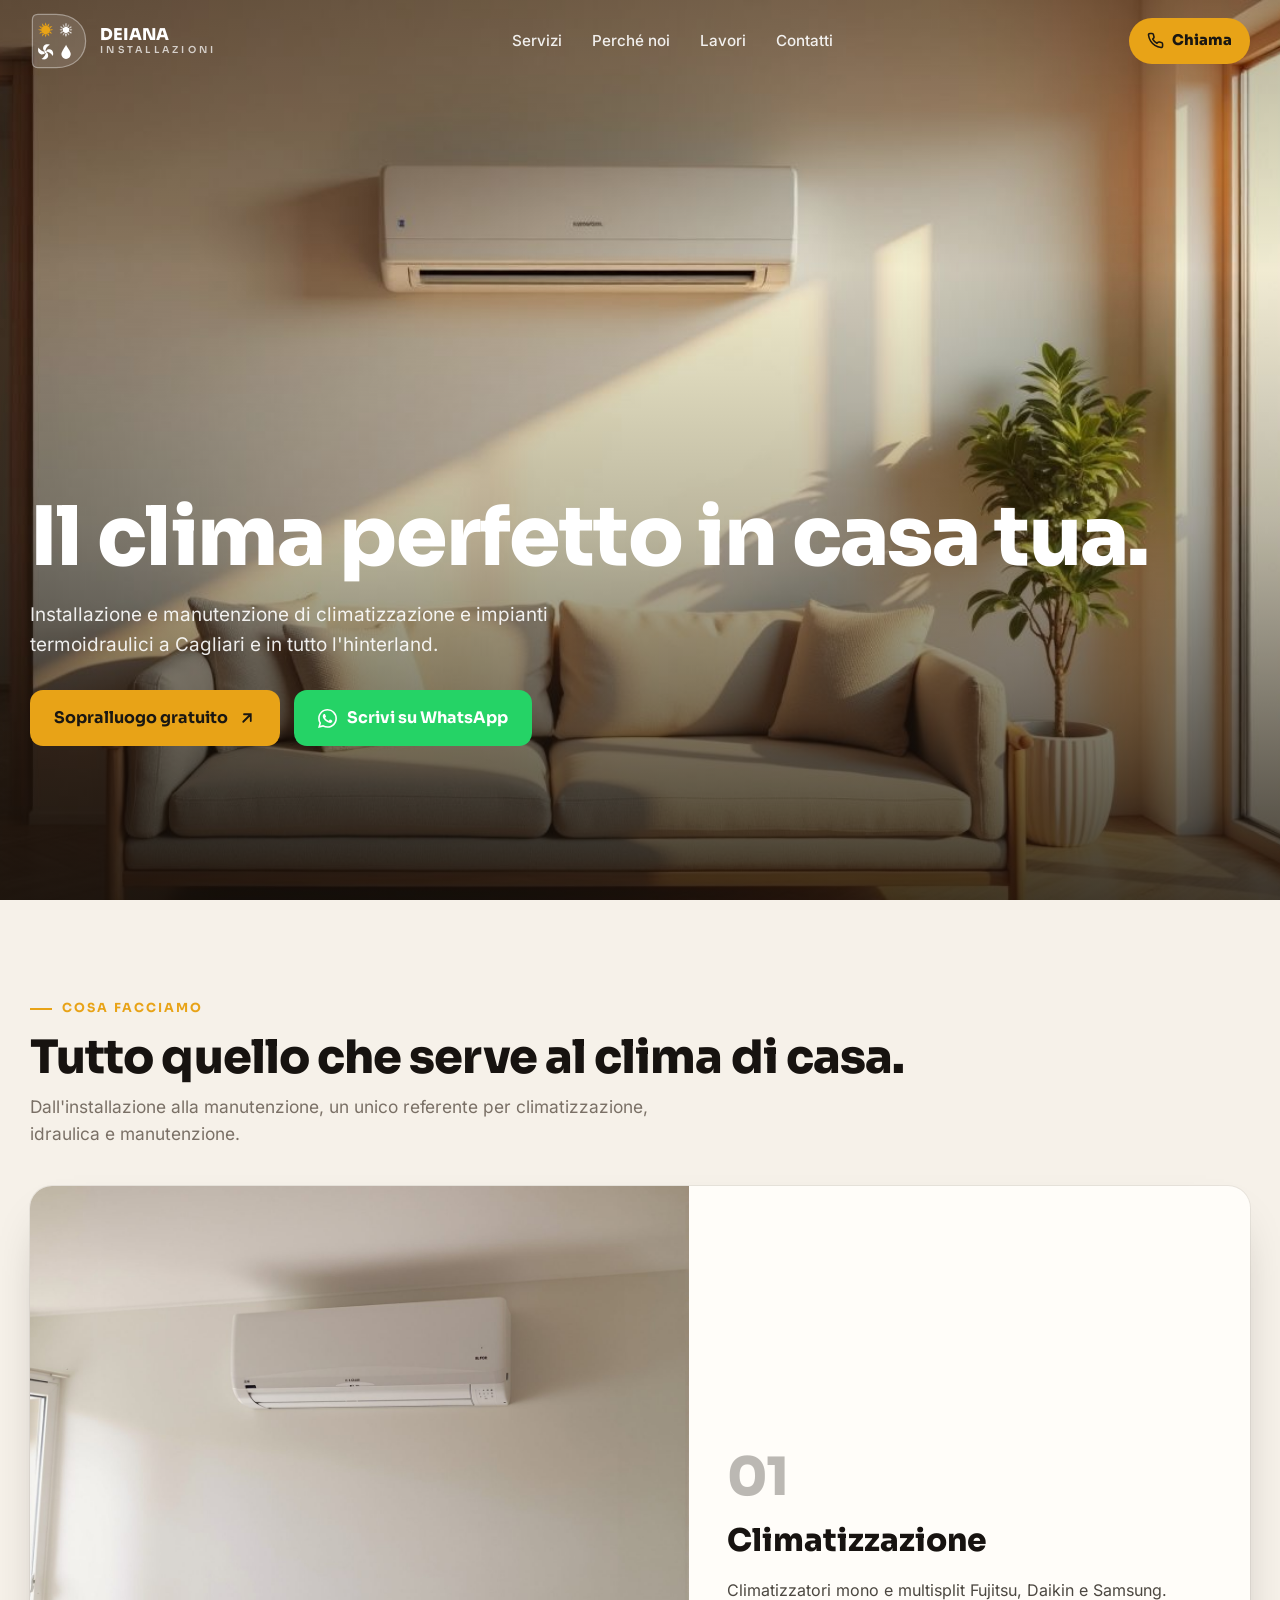
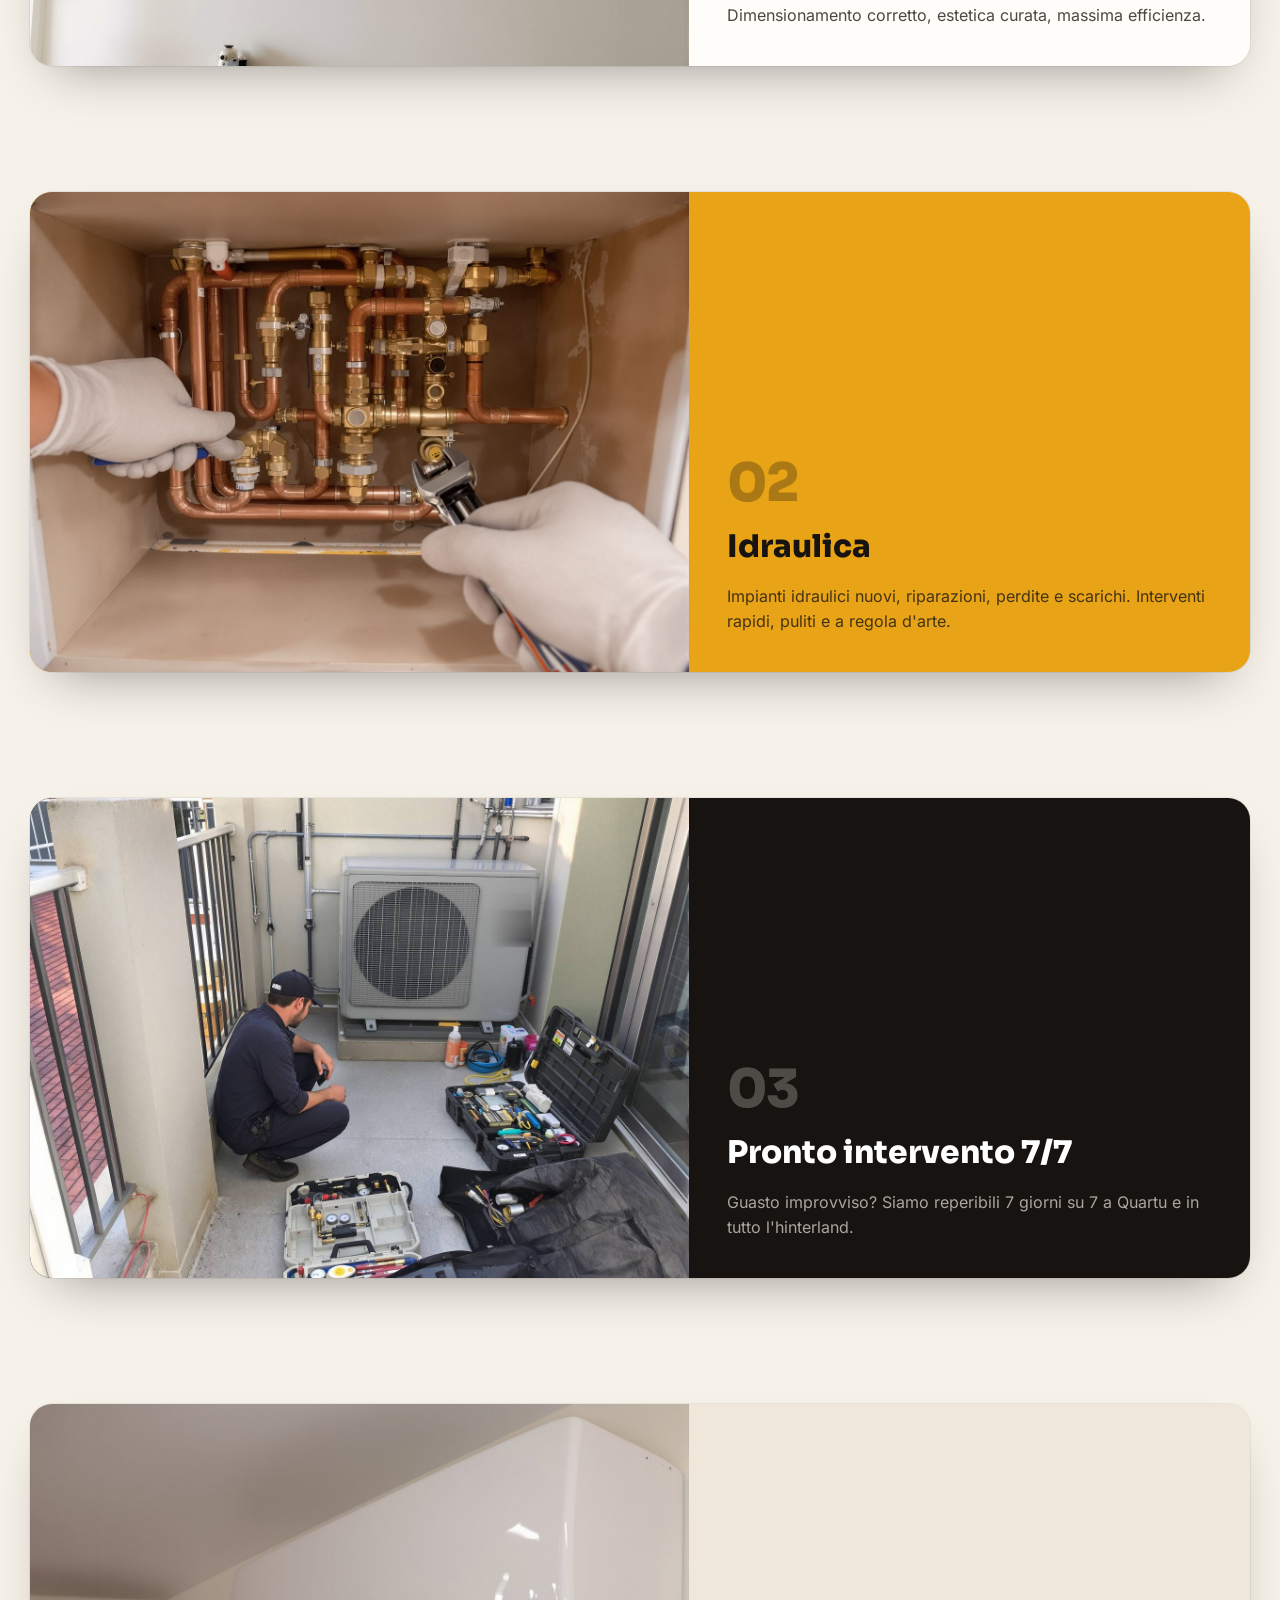
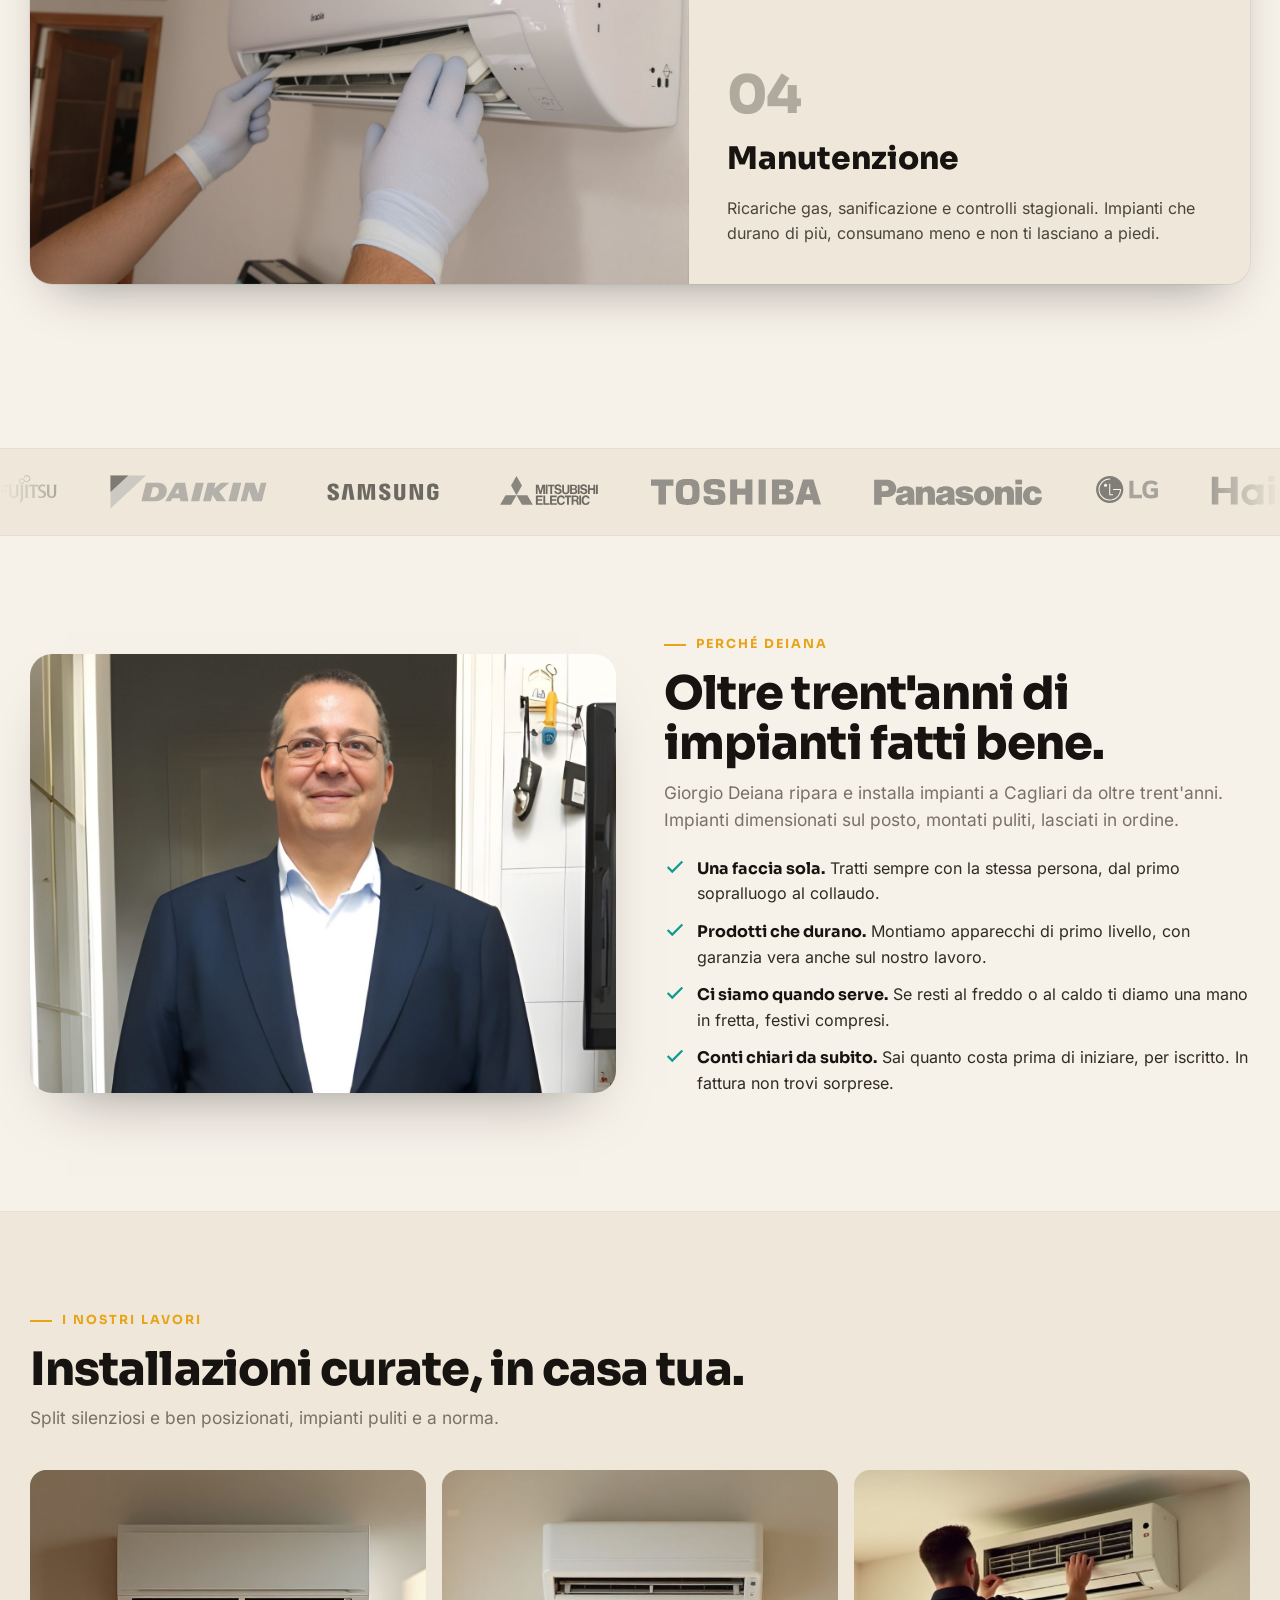
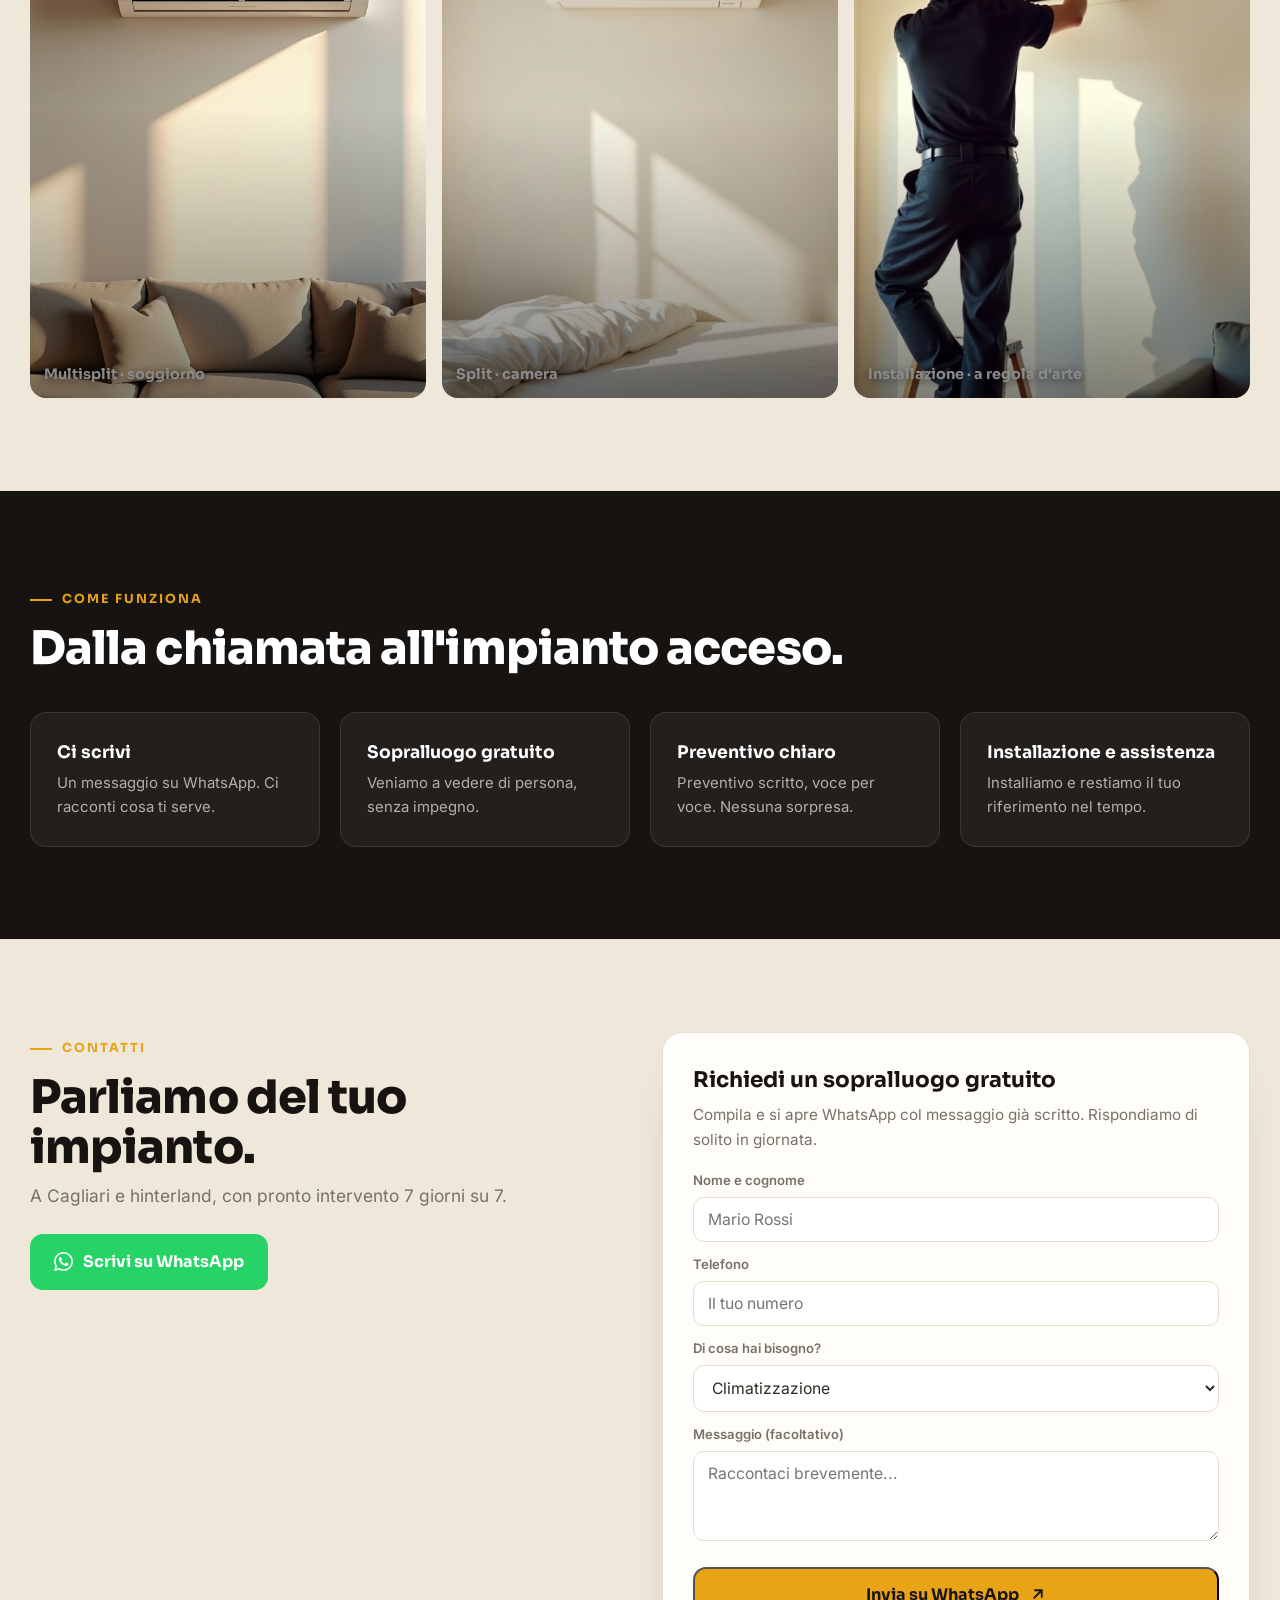
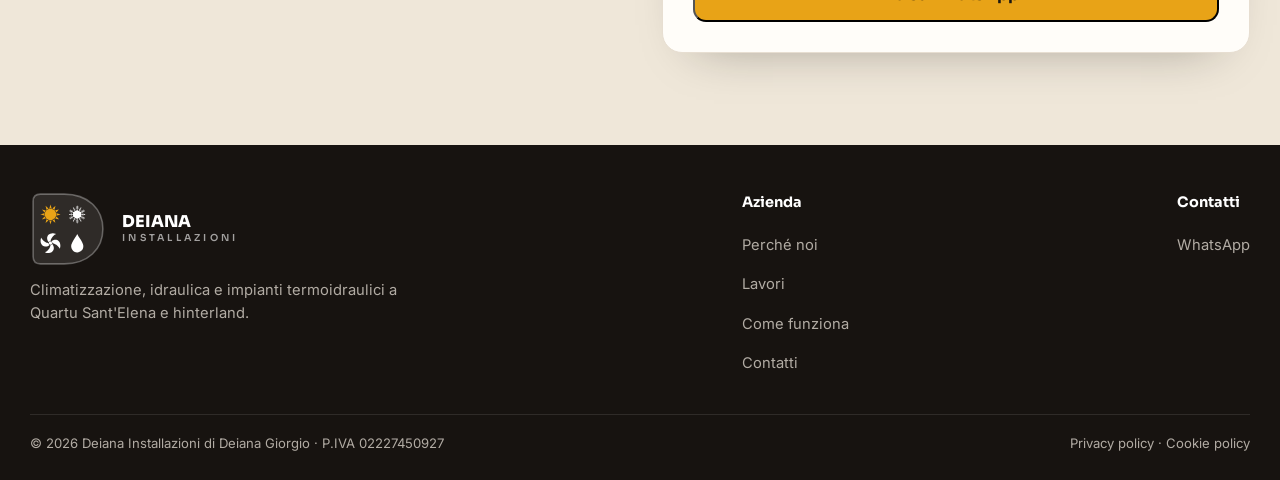
==== commit 1cf6dc8d: "Add files via upload" ====
--- a/index.html
+++ b/index.html
@@ -57,7 +57,7 @@
    "url": "https://deianainstallazioni.com/",
    "image": "https://deianainstallazioni.com/assets/hero.jpg",
    "description": "Installazione e manutenzione di climatizzatori e impianti termoidraulici a Quartu Sant'Elena e a Cagliari. Pronto intervento 7 giorni su 7.",
-   "telephone": "+39 334 714 4585",
+   "telephone": "+39 333 67 83 528",
    "vatID": "IT02227450927",
    "priceRange": "$$",
    "founder": {
@@ -373,7 +373,7 @@
     <a class="brand" href="#top" aria-label="Deiana Installazioni, torna in cima"><svg class="logo" viewBox="0 0 512 512" fill="none"><path d="M 70 21 L 230 21 C 390 21 491 120 491 256 C 491 392 390 491 230 491 L 70 491 Q 21 491 21 442 L 21 70 Q 21 21 70 21 Z" fill="rgba(255,255,255,.12)" stroke="rgba(255,255,255,.4)" stroke-width="10.7"/><use href="#marchio"/></svg><div class="bt">DEIANA<br><small>INSTALLAZIONI</small></div></a>
     <nav class="menu"><a href="#servizi">Servizi</a><a href="#perche">Perché noi</a><a href="#lavori">Lavori</a><a href="#contatti">Contatti</a></nav>
     <div class="actions">
-      <a class="wa" href="https://wa.me/393347144585?text=Salve%2C%20vi%20scrivo%20dal%20sito.%20Avrei%20bisogno%20di%20" target="_blank" rel="noopener" aria-label="Scrivi su WhatsApp"><svg viewBox="0 0 24 24" fill="currentColor" aria-hidden="true"><path d="M17.47 14.38c-.3-.15-1.76-.87-2.03-.97-.27-.1-.47-.15-.67.15-.2.3-.77.97-.94 1.16-.17.2-.35.22-.64.08-.3-.15-1.26-.47-2.39-1.48-.89-.79-1.48-1.76-1.66-2.06-.17-.3-.02-.46.13-.6.14-.14.3-.35.45-.52.15-.18.2-.3.3-.5.1-.2.05-.37-.03-.52-.07-.15-.67-1.61-.91-2.21-.25-.58-.49-.5-.67-.51h-.57c-.2 0-.52.07-.8.37-.27.3-1.04 1.02-1.04 2.48s1.07 2.87 1.22 3.07c.15.2 2.1 3.2 5.08 4.49.7.3 1.26.49 1.69.62.71.23 1.36.2 1.87.12.57-.09 1.76-.72 2-1.41.25-.7.25-1.29.18-1.42-.08-.12-.28-.2-.57-.34M12.05 21.79h-.01a9.87 9.87 0 0 1-5.03-1.38l-.36-.21-3.74.98 1-3.65-.24-.37a9.86 9.86 0 0 1-1.51-5.26c0-5.45 4.44-9.89 9.89-9.89 2.64 0 5.12 1.03 6.99 2.9a9.82 9.82 0 0 1 2.89 6.99c0 5.45-4.44 9.89-9.88 9.89m8.41-18.3A11.82 11.82 0 0 0 12.05 0C5.5 0 .16 5.34.16 11.89c0 2.1.55 4.14 1.59 5.95L.06 24l6.3-1.65a11.88 11.88 0 0 0 5.69 1.45c6.55 0 11.89-5.34 11.89-11.89 0-3.18-1.24-6.17-3.48-8.41"/></svg>WhatsApp</a>
+      <a class="wa" href="tel:+393336783528" aria-label="Chiama Deiana Installazioni al +39 333 67 83 528"><svg viewBox="0 0 24 24" fill="none" stroke="currentColor" stroke-width="2.2" stroke-linecap="round" stroke-linejoin="round" aria-hidden="true"><path d="M22 16.92v3a2 2 0 0 1-2.18 2 19.79 19.79 0 0 1-8.63-3.07 19.5 19.5 0 0 1-6-6 19.79 19.79 0 0 1-3.07-8.67A2 2 0 0 1 4.11 2h3a2 2 0 0 1 2 1.72 12.84 12.84 0 0 0 .7 2.81 2 2 0 0 1-.45 2.11L8.09 9.91a16 16 0 0 0 6 6l1.27-1.27a2 2 0 0 1 2.11-.45 12.84 12.84 0 0 0 2.81.7A2 2 0 0 1 22 16.92z"/></svg>Chiama</a>
     </div>
   </div></div>
   <div class="hbody"><div class="wrap">
@@ -381,7 +381,7 @@
     <p class="sub">Installazione e manutenzione di climatizzazione e impianti termoidraulici a Cagliari e in tutto l'hinterland.</p>
     <div class="cta">
       <a class="btn btn-p" href="#contatti">Sopralluogo gratuito <svg viewBox="0 0 24 24" fill="none" stroke="currentColor" stroke-width="2.4" stroke-linecap="round"><path d="M7 17 17 7M8 7h9v9"/></svg></a>
-      <a class="btn btn-wa" href="https://wa.me/393347144585?text=Salve%2C%20vi%20scrivo%20dal%20sito.%20Avrei%20bisogno%20di%20" target="_blank" rel="noopener"><svg viewBox="0 0 24 24" fill="currentColor" aria-hidden="true"><path d="M17.47 14.38c-.3-.15-1.76-.87-2.03-.97-.27-.1-.47-.15-.67.15-.2.3-.77.97-.94 1.16-.17.2-.35.22-.64.08-.3-.15-1.26-.47-2.39-1.48-.89-.79-1.48-1.76-1.66-2.06-.17-.3-.02-.46.13-.6.14-.14.3-.35.45-.52.15-.18.2-.3.3-.5.1-.2.05-.37-.03-.52-.07-.15-.67-1.61-.91-2.21-.25-.58-.49-.5-.67-.51h-.57c-.2 0-.52.07-.8.37-.27.3-1.04 1.02-1.04 2.48s1.07 2.87 1.22 3.07c.15.2 2.1 3.2 5.08 4.49.7.3 1.26.49 1.69.62.71.23 1.36.2 1.87.12.57-.09 1.76-.72 2-1.41.25-.7.25-1.29.18-1.42-.08-.12-.28-.2-.57-.34M12.05 21.79h-.01a9.87 9.87 0 0 1-5.03-1.38l-.36-.21-3.74.98 1-3.65-.24-.37a9.86 9.86 0 0 1-1.51-5.26c0-5.45 4.44-9.89 9.89-9.89 2.64 0 5.12 1.03 6.99 2.9a9.82 9.82 0 0 1 2.89 6.99c0 5.45-4.44 9.89-9.88 9.89m8.41-18.3A11.82 11.82 0 0 0 12.05 0C5.5 0 .16 5.34.16 11.89c0 2.1.55 4.14 1.59 5.95L.06 24l6.3-1.65a11.88 11.88 0 0 0 5.69 1.45c6.55 0 11.89-5.34 11.89-11.89 0-3.18-1.24-6.17-3.48-8.41"/></svg>Scrivi su WhatsApp</a>
+      <a class="btn btn-wa" href="https://wa.me/393336783528?text=Salve%2C%20vi%20scrivo%20dal%20sito.%20Avrei%20bisogno%20di%20" target="_blank" rel="noopener"><svg viewBox="0 0 24 24" fill="currentColor" aria-hidden="true"><path d="M17.47 14.38c-.3-.15-1.76-.87-2.03-.97-.27-.1-.47-.15-.67.15-.2.3-.77.97-.94 1.16-.17.2-.35.22-.64.08-.3-.15-1.26-.47-2.39-1.48-.89-.79-1.48-1.76-1.66-2.06-.17-.3-.02-.46.13-.6.14-.14.3-.35.45-.52.15-.18.2-.3.3-.5.1-.2.05-.37-.03-.52-.07-.15-.67-1.61-.91-2.21-.25-.58-.49-.5-.67-.51h-.57c-.2 0-.52.07-.8.37-.27.3-1.04 1.02-1.04 2.48s1.07 2.87 1.22 3.07c.15.2 2.1 3.2 5.08 4.49.7.3 1.26.49 1.69.62.71.23 1.36.2 1.87.12.57-.09 1.76-.72 2-1.41.25-.7.25-1.29.18-1.42-.08-.12-.28-.2-.57-.34M12.05 21.79h-.01a9.87 9.87 0 0 1-5.03-1.38l-.36-.21-3.74.98 1-3.65-.24-.37a9.86 9.86 0 0 1-1.51-5.26c0-5.45 4.44-9.89 9.89-9.89 2.64 0 5.12 1.03 6.99 2.9a9.82 9.82 0 0 1 2.89 6.99c0 5.45-4.44 9.89-9.88 9.89m8.41-18.3A11.82 11.82 0 0 0 12.05 0C5.5 0 .16 5.34.16 11.89c0 2.1.55 4.14 1.59 5.95L.06 24l6.3-1.65a11.88 11.88 0 0 0 5.69 1.45c6.55 0 11.89-5.34 11.89-11.89 0-3.18-1.24-6.17-3.48-8.41"/></svg>Scrivi su WhatsApp</a>
     </div>
   </div></div>
 </section>
@@ -448,7 +448,7 @@
     <span class="kicker">Contatti</span>
     <h2>Parliamo del tuo impianto.</h2>
     <p class="lead">A Cagliari e hinterland, con pronto intervento 7 giorni su 7.</p>
-    <a class="btn btn-wa" style="margin-top:24px" href="https://wa.me/393347144585?text=Salve%2C%20vi%20scrivo%20dal%20sito.%20Avrei%20bisogno%20di%20" target="_blank" rel="noopener"><svg viewBox="0 0 24 24" fill="currentColor" aria-hidden="true"><path d="M17.47 14.38c-.3-.15-1.76-.87-2.03-.97-.27-.1-.47-.15-.67.15-.2.3-.77.97-.94 1.16-.17.2-.35.22-.64.08-.3-.15-1.26-.47-2.39-1.48-.89-.79-1.48-1.76-1.66-2.06-.17-.3-.02-.46.13-.6.14-.14.3-.35.45-.52.15-.18.2-.3.3-.5.1-.2.05-.37-.03-.52-.07-.15-.67-1.61-.91-2.21-.25-.58-.49-.5-.67-.51h-.57c-.2 0-.52.07-.8.37-.27.3-1.04 1.02-1.04 2.48s1.07 2.87 1.22 3.07c.15.2 2.1 3.2 5.08 4.49.7.3 1.26.49 1.69.62.71.23 1.36.2 1.87.12.57-.09 1.76-.72 2-1.41.25-.7.25-1.29.18-1.42-.08-.12-.28-.2-.57-.34M12.05 21.79h-.01a9.87 9.87 0 0 1-5.03-1.38l-.36-.21-3.74.98 1-3.65-.24-.37a9.86 9.86 0 0 1-1.51-5.26c0-5.45 4.44-9.89 9.89-9.89 2.64 0 5.12 1.03 6.99 2.9a9.82 9.82 0 0 1 2.89 6.99c0 5.45-4.44 9.89-9.88 9.89m8.41-18.3A11.82 11.82 0 0 0 12.05 0C5.5 0 .16 5.34.16 11.89c0 2.1.55 4.14 1.59 5.95L.06 24l6.3-1.65a11.88 11.88 0 0 0 5.69 1.45c6.55 0 11.89-5.34 11.89-11.89 0-3.18-1.24-6.17-3.48-8.41"/></svg>Scrivi su WhatsApp</a>  </div>
+    <a class="btn btn-wa" style="margin-top:24px" href="https://wa.me/393336783528?text=Salve%2C%20vi%20scrivo%20dal%20sito.%20Avrei%20bisogno%20di%20" target="_blank" rel="noopener"><svg viewBox="0 0 24 24" fill="currentColor" aria-hidden="true"><path d="M17.47 14.38c-.3-.15-1.76-.87-2.03-.97-.27-.1-.47-.15-.67.15-.2.3-.77.97-.94 1.16-.17.2-.35.22-.64.08-.3-.15-1.26-.47-2.39-1.48-.89-.79-1.48-1.76-1.66-2.06-.17-.3-.02-.46.13-.6.14-.14.3-.35.45-.52.15-.18.2-.3.3-.5.1-.2.05-.37-.03-.52-.07-.15-.67-1.61-.91-2.21-.25-.58-.49-.5-.67-.51h-.57c-.2 0-.52.07-.8.37-.27.3-1.04 1.02-1.04 2.48s1.07 2.87 1.22 3.07c.15.2 2.1 3.2 5.08 4.49.7.3 1.26.49 1.69.62.71.23 1.36.2 1.87.12.57-.09 1.76-.72 2-1.41.25-.7.25-1.29.18-1.42-.08-.12-.28-.2-.57-.34M12.05 21.79h-.01a9.87 9.87 0 0 1-5.03-1.38l-.36-.21-3.74.98 1-3.65-.24-.37a9.86 9.86 0 0 1-1.51-5.26c0-5.45 4.44-9.89 9.89-9.89 2.64 0 5.12 1.03 6.99 2.9a9.82 9.82 0 0 1 2.89 6.99c0 5.45-4.44 9.89-9.88 9.89m8.41-18.3A11.82 11.82 0 0 0 12.05 0C5.5 0 .16 5.34.16 11.89c0 2.1.55 4.14 1.59 5.95L.06 24l6.3-1.65a11.88 11.88 0 0 0 5.69 1.45c6.55 0 11.89-5.34 11.89-11.89 0-3.18-1.24-6.17-3.48-8.41"/></svg>Scrivi su WhatsApp</a>  </div>
   <div class="form">
     <h3>Richiedi un sopralluogo gratuito</h3>
     <p class="s">Compila e si apre WhatsApp col messaggio già scritto. Rispondiamo di solito in giornata.</p>
@@ -469,7 +469,7 @@
       Climatizzazione, idraulica e impianti termoidraulici a Quartu Sant'Elena e hinterland.
     </div>
     <div class="fcol"><h5>Azienda</h5><a href="#perche">Perché noi</a><a href="#lavori">Lavori</a><a href="#come">Come funziona</a><a href="#contatti">Contatti</a></div>
-    <div class="fcol"><h5>Contatti</h5><a href="https://wa.me/393347144585?text=Salve%2C%20vi%20scrivo%20dal%20sito.%20Avrei%20bisogno%20di%20" target="_blank" rel="noopener">WhatsApp</a></div>
+    <div class="fcol"><h5>Contatti</h5><a href="https://wa.me/393336783528?text=Salve%2C%20vi%20scrivo%20dal%20sito.%20Avrei%20bisogno%20di%20" target="_blank" rel="noopener">WhatsApp</a></div>
   </div>
   <div class="fbot"><span>© 2026 Deiana Installazioni di Deiana Giorgio · P.IVA 02227450927</span><span><a href="privacy-policy.html">Privacy policy</a> · <a href="cookie-policy.html">Cookie policy</a></span></div>
 </div></footer>
@@ -489,7 +489,7 @@
     var t='Salve, sono '+nome+'. Avrei bisogno di: '+serv+'.';
     if(msg) t+=' '+msg;
     t+=' Il mio numero: '+tel;
-    window.open('https://wa.me/393347144585?text='+encodeURIComponent(t),'_blank','noopener');
+    window.open('https://wa.me/393336783528?text='+encodeURIComponent(t),'_blank','noopener');
   });
 })();
 </script>
